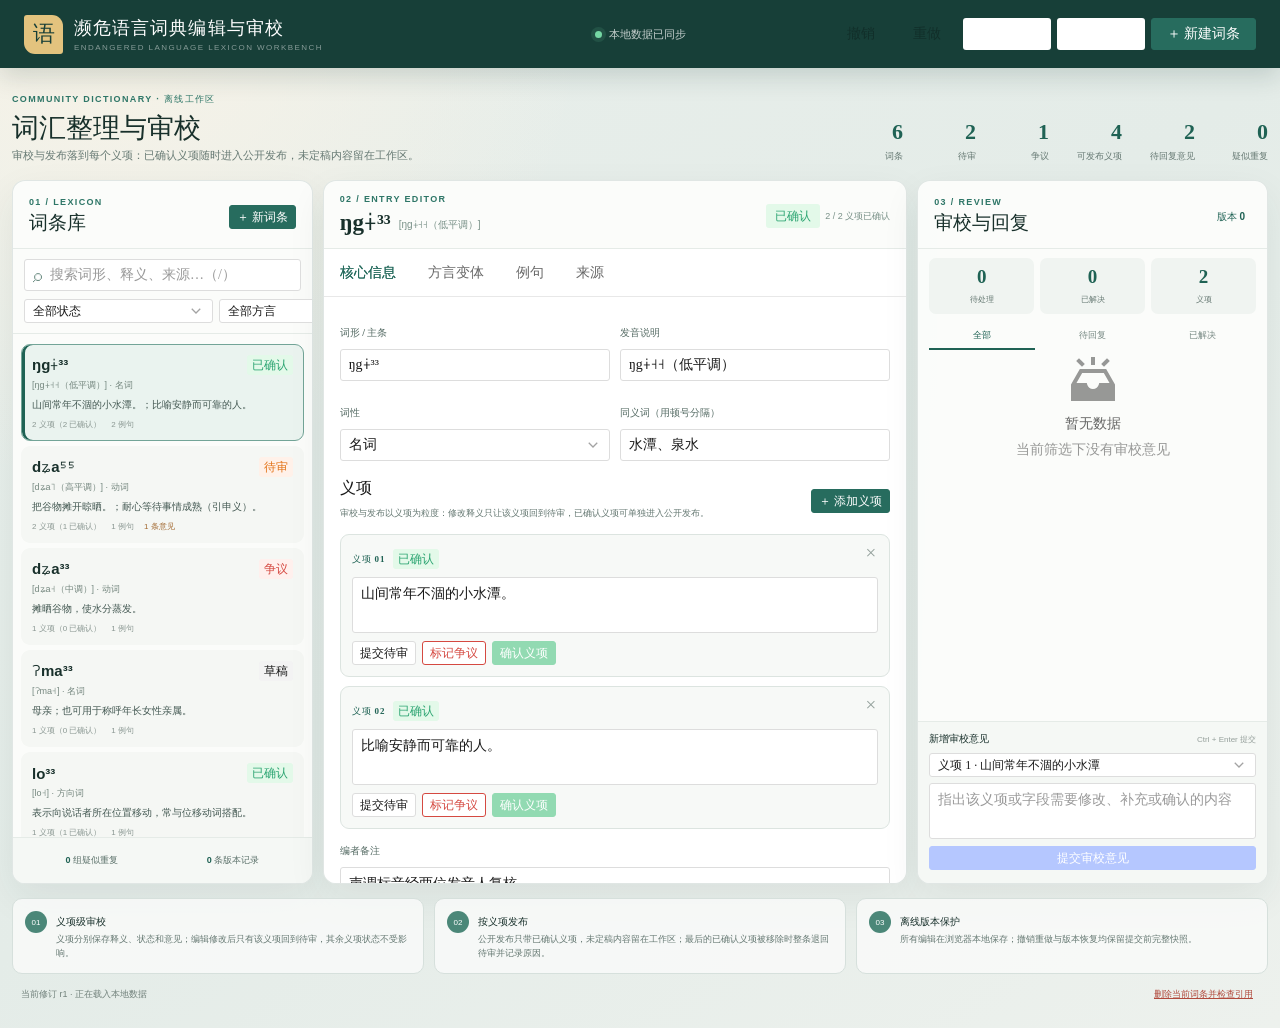
==== .output/public/index.html @ fb2931b1 "fix: model A first-round result" ====
<!DOCTYPE html><html  lang="zh-CN"><head><meta charset="utf-8">
<meta name="viewport" content="width=device-width, initial-scale=1">
<title>濒危语言词典编辑与审校工具</title>
<style>:root{--td-screen-xs:320px;--td-screen-sm:768px;--td-screen-md:992px;--td-screen-lg:1200px;--td-screen-xl:1400px;--td-screen-xxl:1880px}@-moz-document url-prefix(){.narrow-scrollbar{scrollbar-color:var(--td-scrollbar-color) transparent;scrollbar-width:thin}}.narrow-scrollbar::-webkit-scrollbar{height:8px;width:8px}.narrow-scrollbar::-webkit-scrollbar-thumb{background-clip:content-box;background-color:var(--td-scrollbar-color);border:2px solid transparent;border-radius:15px}.narrow-scrollbar::-webkit-scrollbar-thumb:horizontal:hover,.narrow-scrollbar::-webkit-scrollbar-thumb:vertical:hover{background-color:var(--td-scrollbar-hover-color)}.t-fake-arrow path{stroke:currentcolor;transition:d .2s}.t-fake-arrow--active path{d:path("M3.75 10.2002L7.99274 5.7998L12.2361 10.0425")}.t-fake-arrow.t-fake-arrow--transform path{transform-origin:center;transition:transform .2s}.t-fake-arrow.t-fake-arrow--transform.t-fake-arrow--active path{transform:scaleY(-1)}.t-slide-down-enter-active,.t-slide-down-leave-active{transition:height .2s cubic-bezier(.38,0,.24,1),max-height .2s cubic-bezier(.38,0,.24,1)}:root,:root[theme-mode=light]{--td-brand-color-1:#f2f3ff;--td-brand-color-2:#d9e1ff;--td-brand-color-3:#b5c7ff;--td-brand-color-4:#8eabff;--td-brand-color-5:#618dff;--td-brand-color-6:#366ef4;--td-brand-color-7:#0052d9;--td-brand-color-8:#003cab;--td-brand-color-9:#002a7c;--td-brand-color-10:#001a57;--td-warning-color-1:#fff1e9;--td-warning-color-2:#ffd9c2;--td-warning-color-3:#ffb98c;--td-warning-color-4:#fa9550;--td-warning-color-5:#e37318;--td-warning-color-6:#be5a00;--td-warning-color-7:#954500;--td-warning-color-8:#713300;--td-warning-color-9:#532300;--td-warning-color-10:#3b1700;--td-error-color-1:#fff0ed;--td-error-color-2:#ffd8d2;--td-error-color-3:#ffb9b0;--td-error-color-4:#ff9285;--td-error-color-5:#f6685d;--td-error-color-6:#d54941;--td-error-color-7:#ad352f;--td-error-color-8:#881f1c;--td-error-color-9:#68070a;--td-error-color-10:#490002;--td-success-color-1:#e3f9e9;--td-success-color-2:#c6f3d7;--td-success-color-3:#92dab2;--td-success-color-4:#56c08d;--td-success-color-5:#2ba471;--td-success-color-6:#008858;--td-success-color-7:#006c45;--td-success-color-8:#005334;--td-success-color-9:#003b23;--td-success-color-10:#002515;--td-gray-color-1:#f3f3f3;--td-gray-color-2:#eee;--td-gray-color-3:#e8e8e8;--td-gray-color-4:#ddd;--td-gray-color-5:#c6c6c6;--td-gray-color-6:#a6a6a6;--td-gray-color-7:#8b8b8b;--td-gray-color-8:#777;--td-gray-color-9:#5e5e5e;--td-gray-color-10:#4b4b4b;--td-gray-color-11:#393939;--td-gray-color-12:#2c2c2c;--td-gray-color-13:#242424;--td-gray-color-14:#181818;--td-font-white-1:#fff;--td-font-white-2:hsla(0,0%,100%,.55);--td-font-white-3:hsla(0,0%,100%,.35);--td-font-white-4:hsla(0,0%,100%,.22);--td-font-gray-1:rgba(0,0,0,.9);--td-font-gray-2:rgba(0,0,0,.6);--td-font-gray-3:rgba(0,0,0,.4);--td-font-gray-4:rgba(0,0,0,.26);--td-brand-color:var(--td-brand-color-7);--td-warning-color:var(--td-warning-color-5);--td-error-color:var(--td-error-color-6);--td-success-color:var(--td-success-color-5);--td-brand-color-hover:var(--td-brand-color-6);--td-brand-color-focus:var(--td-brand-color-2);--td-brand-color-active:var(--td-brand-color-8);--td-brand-color-disabled:var(--td-brand-color-3);--td-brand-color-light:var(--td-brand-color-1);--td-brand-color-light-hover:var(--td-brand-color-2);--td-warning-color-hover:var(--td-warning-color-4);--td-warning-color-focus:var(--td-warning-color-2);--td-warning-color-active:var(--td-warning-color-6);--td-warning-color-disabled:var(--td-warning-color-3);--td-warning-color-light:var(--td-warning-color-1);--td-warning-color-light-hover:var(--td-warning-color-2);--td-error-color-hover:var(--td-error-color-5);--td-error-color-focus:var(--td-error-color-2);--td-error-color-active:var(--td-error-color-7);--td-error-color-disabled:var(--td-error-color-3);--td-error-color-light:var(--td-error-color-1);--td-error-color-light-hover:var(--td-error-color-2);--td-success-color-hover:var(--td-success-color-4);--td-success-color-focus:var(--td-success-color-2);--td-success-color-active:var(--td-success-color-6);--td-success-color-disabled:var(--td-success-color-3);--td-success-color-light:var(--td-success-color-1);--td-success-color-light-hover:var(--td-success-color-2);--td-mask-active:rgba(0,0,0,.6);--td-mask-disabled:hsla(0,0%,100%,.6);--td-mask-background:hsla(0,0%,100%,.96);--td-mask-gradient:hsla(0,0%,100%,0);--td-bg-color-page:var(--td-gray-color-2);--td-bg-color-container:#fff;--td-bg-color-container-hover:var(--td-gray-color-1);--td-bg-color-container-active:var(--td-gray-color-3);--td-bg-color-container-select:#fff;--td-bg-color-secondarycontainer:var(--td-gray-color-1);--td-bg-color-secondarycontainer-hover:var(--td-gray-color-2);--td-bg-color-secondarycontainer-active:var(--td-gray-color-4);--td-bg-color-component:var(--td-gray-color-3);--td-bg-color-component-hover:var(--td-gray-color-4);--td-bg-color-component-active:var(--td-gray-color-6);--td-bg-color-secondarycomponent:var(--td-gray-color-4);--td-bg-color-secondarycomponent-hover:var(--td-gray-color-5);--td-bg-color-secondarycomponent-active:var(--td-gray-color-6);--td-bg-color-component-disabled:var(--td-gray-color-2);--td-bg-color-specialcomponent:#fff;--td-text-color-primary:var(--td-font-gray-1);--td-text-color-secondary:var(--td-font-gray-2);--td-text-color-placeholder:var(--td-font-gray-3);--td-text-color-disabled:var(--td-font-gray-4);--td-text-color-anti:#fff;--td-text-color-brand:var(--td-brand-color-7);--td-text-color-link:var(--td-brand-color-8);--td-text-color-watermark:rgba(0,0,0,.1);--td-border-level-1-color:var(--td-gray-color-3);--td-component-stroke:var(--td-gray-color-3);--td-border-level-2-color:var(--td-gray-color-4);--td-component-border:var(--td-gray-color-4);--td-shadow-1:0 1px 10px rgba(0,0,0,.05),0 4px 5px rgba(0,0,0,.08),0 2px 4px -1px rgba(0,0,0,.12);--td-shadow-2:0 3px 14px 2px rgba(0,0,0,.05),0 8px 10px 1px rgba(0,0,0,.06),0 5px 5px -3px rgba(0,0,0,.1);--td-shadow-3:0 6px 30px 5px rgba(0,0,0,.05),0 16px 24px 2px rgba(0,0,0,.04),0 8px 10px -5px rgba(0,0,0,.08);--td-shadow-inset-top:inset 0 .5px 0 #dcdcdc;--td-shadow-inset-right:inset .5px 0 0 #dcdcdc;--td-shadow-inset-bottom:inset 0 -.5px 0 #dcdcdc;--td-shadow-inset-left:inset -.5px 0 0 #dcdcdc;--td-table-shadow-color:rgba(0,0,0,.08);--td-scrollbar-color:rgba(0,0,0,.1);--td-scrollbar-hover-color:rgba(0,0,0,.3);--td-scroll-track-color:#fff}:root.dark,:root[theme-mode=dark]{--td-brand-color-1:#1b2f51;--td-brand-color-2:#173463;--td-brand-color-3:#143975;--td-brand-color-4:#103d88;--td-brand-color-5:#0d429a;--td-brand-color-6:#054bbe;--td-brand-color-7:#2667d4;--td-brand-color-8:#4582e6;--td-brand-color-9:#699ef5;--td-brand-color-10:#96bbf8;--td-warning-color-1:#4f2a1d;--td-warning-color-2:#582f21;--td-warning-color-3:#733c23;--td-warning-color-4:#a75d2b;--td-warning-color-5:#cf6e2d;--td-warning-color-6:#dc7633;--td-warning-color-7:#e8935c;--td-warning-color-8:#ecbf91;--td-warning-color-9:#eed7bf;--td-warning-color-10:#f3e9dc;--td-error-color-1:#472324;--td-error-color-2:#5e2a2d;--td-error-color-3:#703439;--td-error-color-4:#83383e;--td-error-color-5:#a03f46;--td-error-color-6:#c64751;--td-error-color-7:#de6670;--td-error-color-8:#ec888e;--td-error-color-9:#edb1b6;--td-error-color-10:#eeced0;--td-success-color-1:#193a2a;--td-success-color-2:#1a4230;--td-success-color-3:#17533d;--td-success-color-4:#0d7a55;--td-success-color-5:#059465;--td-success-color-6:#43af8a;--td-success-color-7:#46bf96;--td-success-color-8:#80d2b6;--td-success-color-9:#b4e1d3;--td-success-color-10:#deede8;--td-gray-color-1:#f3f3f3;--td-gray-color-2:#eee;--td-gray-color-3:#e8e8e8;--td-gray-color-4:#ddd;--td-gray-color-5:#c6c6c6;--td-gray-color-6:#a6a6a6;--td-gray-color-7:#8b8b8b;--td-gray-color-8:#777;--td-gray-color-9:#5e5e5e;--td-gray-color-10:#4b4b4b;--td-gray-color-11:#393939;--td-gray-color-12:#2c2c2c;--td-gray-color-13:#242424;--td-gray-color-14:#181818;--td-font-white-1:hsla(0,0%,100%,.9);--td-font-white-2:hsla(0,0%,100%,.55);--td-font-white-3:hsla(0,0%,100%,.35);--td-font-white-4:hsla(0,0%,100%,.22);--td-font-gray-1:rgba(0,0,0,.9);--td-font-gray-2:rgba(0,0,0,.6);--td-font-gray-3:rgba(0,0,0,.4);--td-font-gray-4:rgba(0,0,0,.26);--td-brand-color:var(--td-brand-color-8);--td-warning-color:var(--td-warning-color-5);--td-error-color:var(--td-error-color-6);--td-success-color:var(--td-success-color-5);--td-brand-color-hover:var(--td-brand-color-7);--td-brand-color-focus:var(--td-brand-color-2);--td-brand-color-active:var(--td-brand-color-9);--td-brand-color-disabled:var(--td-brand-color-3);--td-brand-color-light:var(--td-brand-color-1);--td-brand-color-light-hover:var(--td-brand-color-2);--td-warning-color-hover:var(--td-warning-color-4);--td-warning-color-focus:var(--td-warning-color-2);--td-warning-color-active:var(--td-warning-color-6);--td-warning-color-disabled:var(--td-warning-color-3);--td-warning-color-light:var(--td-warning-color-1);--td-warning-color-light-hover:var(--td-warning-color-2);--td-error-color-hover:var(--td-error-color-5);--td-error-color-focus:var(--td-error-color-2);--td-error-color-active:var(--td-error-color-7);--td-error-color-disabled:var(--td-error-color-3);--td-error-color-light:var(--td-error-color-1);--td-error-color-light-hover:var(--td-error-color-2);--td-success-color-hover:var(--td-success-color-4);--td-success-color-focus:var(--td-success-color-2);--td-success-color-active:var(--td-success-color-6);--td-success-color-disabled:var(--td-success-color-3);--td-success-color-light:var(--td-success-color-1);--td-success-color-light-hover:var(--td-success-color-2);--td-mask-active:rgba(0,0,0,.4);--td-mask-disabled:rgba(0,0,0,.6);--td-mask-background:rgba(36,36,36,.96);--td-mask-gradient:rgba(36,36,36,0);--td-bg-color-page:var(--td-gray-color-14);--td-bg-color-container:var(--td-gray-color-13);--td-bg-color-container-hover:var(--td-gray-color-12);--td-bg-color-container-active:var(--td-gray-color-10);--td-bg-color-container-select:var(--td-gray-color-9);--td-bg-color-secondarycontainer:var(--td-gray-color-12);--td-bg-color-secondarycontainer-hover:var(--td-gray-color-11);--td-bg-color-secondarycontainer-active:var(--td-gray-color-9);--td-bg-color-component:var(--td-gray-color-11);--td-bg-color-component-hover:var(--td-gray-color-10);--td-bg-color-component-active:var(--td-gray-color-9);--td-bg-color-secondarycomponent:var(--td-gray-color-10);--td-bg-color-secondarycomponent-hover:var(--td-gray-color-9);--td-bg-color-secondarycomponent-active:var(--td-gray-color-8);--td-bg-color-component-disabled:var(--td-gray-color-12);--td-bg-color-specialcomponent:transparent;--td-text-color-primary:var(--td-font-white-1);--td-text-color-secondary:var(--td-font-white-2);--td-text-color-placeholder:var(--td-font-white-3);--td-text-color-disabled:var(--td-font-white-4);--td-text-color-anti:#fff;--td-text-color-brand:var(--td-brand-color-8);--td-text-color-link:var(--td-brand-color-8);--td-text-color-watermark:hsla(0,0%,100%,.1);--td-border-level-1-color:var(--td-gray-color-11);--td-component-stroke:var(--td-gray-color-11);--td-border-level-2-color:var(--td-gray-color-9);--td-component-border:var(--td-gray-color-9);--td-shadow-1:0 4px 6px rgba(0,0,0,.06),0 1px 10px rgba(0,0,0,.08),0 2px 4px rgba(0,0,0,.12);--td-shadow-2:0 8px 10px rgba(0,0,0,.12),0 3px 14px rgba(0,0,0,.1),0 5px 5px rgba(0,0,0,.16);--td-shadow-3:0 16px 24px rgba(0,0,0,.14),0 6px 30px rgba(0,0,0,.12),0 8px 10px rgba(0,0,0,.2);--td-shadow-inset-top:inset 0 .5px 0 #5e5e5e;--td-shadow-inset-right:inset .5px 0 0 #5e5e5e;--td-shadow-inset-bottom:inset 0 -.5px 0 #5e5e5e;--td-shadow-inset-left:inset -.5px 0 0 #5e5e5e;--td-table-shadow-color:rgba(0,0,0,.55);--td-scrollbar-color:hsla(0,0%,100%,.1);--td-scrollbar-hover-color:hsla(0,0%,100%,.3);--td-scroll-track-color:#333}:root{--td-radius-small:2px;--td-radius-default:3px;--td-radius-medium:6px;--td-radius-large:9px;--td-radius-extraLarge:12px;--td-radius-round:999px;--td-radius-circle:50%;--td-font-family:PingFang SC,Microsoft YaHei,Arial Regular;--td-font-family-medium:PingFang SC,Microsoft YaHei,Arial Medium;--td-font-size-link-small:12px;--td-font-size-link-medium:14px;--td-font-size-link-large:16px;--td-font-size-mark-small:12px;--td-font-size-mark-medium:14px;--td-font-size-body-small:12px;--td-font-size-body-medium:14px;--td-font-size-body-large:16px;--td-font-size-title-small:14px;--td-font-size-title-medium:16px;--td-font-size-title-large:18px;--td-font-size-title-extraLarge:20px;--td-font-size-headline-small:24px;--td-font-size-headline-medium:28px;--td-font-size-headline-large:36px;--td-font-size-display-medium:48px;--td-font-size-display-large:64px;--td-line-height-link-small:20px;--td-line-height-link-medium:22px;--td-line-height-link-large:24px;--td-line-height-mark-small:20px;--td-line-height-mark-medium:22px;--td-line-height-body-small:20px;--td-line-height-body-medium:22px;--td-line-height-body-large:24px;--td-line-height-title-small:22px;--td-line-height-title-medium:24px;--td-line-height-title-large:26px;--td-line-height-title-extraLarge:28px;--td-line-height-headline-small:32px;--td-line-height-headline-medium:36px;--td-line-height-headline-large:44px;--td-line-height-display-medium:56px;--td-line-height-display-large:72px;--td-font-link-small:var(--td-font-size-link-small) /var(--td-line-height-link-small) var(--td-font-family);--td-font-link-medium:var(--td-font-size-link-medium) /var(--td-line-height-link-medium) var(--td-font-family);--td-font-link-large:var(--td-font-size-link-large) /var(--td-line-height-link-large) var(--td-font-family);--td-font-mark-small:600 var(--td-font-size-mark-small) /var(--td-line-height-mark-small) var(--td-font-family);--td-font-mark-medium:600 var(--td-font-size-mark-medium) /var(--td-line-height-mark-medium) var(--td-font-family);--td-font-body-small:var(--td-font-size-body-small) /var(--td-line-height-body-small) var(--td-font-family);--td-font-body-medium:var(--td-font-size-body-medium) /var(--td-line-height-body-medium) var(--td-font-family);--td-font-body-large:var(--td-font-size-body-large) /var(--td-line-height-body-large) var(--td-font-family);--td-font-title-small:600 var(--td-font-size-title-small) /var(--td-line-height-title-small) var(--td-font-family);--td-font-title-medium:600 var(--td-font-size-title-medium) /var(--td-line-height-title-medium) var(--td-font-family);--td-font-title-large:600 var(--td-font-size-title-large) /var(--td-line-height-title-large) var(--td-font-family);--td-font-title-extraLarge:600 var(--td-font-size-title-extraLarge) /var(--td-line-height-title-extraLarge) var(--td-font-family);--td-font-headline-small:600 var(--td-font-size-headline-small) /var(--td-line-height-headline-small) var(--td-font-family);--td-font-headline-medium:600 var(--td-font-size-headline-medium) /var(--td-line-height-headline-medium) var(--td-font-family);--td-font-headline-large:600 var(--td-font-size-headline-large) /var(--td-line-height-headline-large) var(--td-font-family);--td-font-display-medium:600 var(--td-font-size-display-medium) /var(--td-line-height-display-medium) var(--td-font-family);--td-font-display-large:600 var(--td-font-size-display-large) /var(--td-line-height-display-large) var(--td-font-family);--td-size-1:2px;--td-size-2:4px;--td-size-3:6px;--td-size-4:8px;--td-size-5:12px;--td-size-6:16px;--td-size-7:20px;--td-size-8:24px;--td-size-9:28px;--td-size-10:32px;--td-size-11:36px;--td-size-12:40px;--td-size-13:48px;--td-size-14:56px;--td-size-15:64px;--td-size-16:72px;--td-comp-size-xxxs:var(--td-size-6);--td-comp-size-xxs:var(--td-size-7);--td-comp-size-xs:var(--td-size-8);--td-comp-size-s:var(--td-size-9);--td-comp-size-m:var(--td-size-10);--td-comp-size-l:var(--td-size-11);--td-comp-size-xl:var(--td-size-12);--td-comp-size-xxl:var(--td-size-13);--td-comp-size-xxxl:var(--td-size-14);--td-comp-size-xxxxl:var(--td-size-15);--td-comp-size-xxxxxl:var(--td-size-16);--td-pop-padding-s:var(--td-size-2);--td-pop-padding-m:var(--td-size-3);--td-pop-padding-l:var(--td-size-4);--td-pop-padding-xl:var(--td-size-5);--td-pop-padding-xxl:var(--td-size-6);--td-comp-paddingLR-xxs:var(--td-size-1);--td-comp-paddingLR-xs:var(--td-size-2);--td-comp-paddingLR-s:var(--td-size-4);--td-comp-paddingLR-m:var(--td-size-5);--td-comp-paddingLR-l:var(--td-size-6);--td-comp-paddingLR-xl:var(--td-size-8);--td-comp-paddingLR-xxl:var(--td-size-10);--td-comp-paddingTB-xxs:var(--td-size-1);--td-comp-paddingTB-xs:var(--td-size-2);--td-comp-paddingTB-s:var(--td-size-4);--td-comp-paddingTB-m:var(--td-size-5);--td-comp-paddingTB-l:var(--td-size-6);--td-comp-paddingTB-xl:var(--td-size-8);--td-comp-paddingTB-xxl:var(--td-size-10);--td-comp-margin-xxs:var(--td-size-1);--td-comp-margin-xs:var(--td-size-2);--td-comp-margin-s:var(--td-size-4);--td-comp-margin-m:var(--td-size-5);--td-comp-margin-l:var(--td-size-6);--td-comp-margin-xl:var(--td-size-7);--td-comp-margin-xxl:var(--td-size-8);--td-comp-margin-xxxl:var(--td-size-10);--td-comp-margin-xxxxl:var(--td-size-12)}</style>
<style>:root{--td-brand-color:#276c5e;--td-brand-color-hover:#1f5a4e;--td-brand-color-active:#17483e;--ink:#18302b;--muted:#667973;--line:#d7e0dc;--paper:#fbfcfa;--forest:#1f6254;--ochre:#b4773f;--danger:#b14a3d;background:#e8efeb;color:var(--ink);font-family:Noto Sans SC,PingFang SC,Microsoft YaHei,sans-serif;font-synthesis:none}*{box-sizing:border-box}#__nuxt,body,html{margin:0;min-height:100%}body{background:radial-gradient(circle at 8% 0,#f8f3e7 0,transparent 31%),linear-gradient(145deg,#e9efeb,#e4ece8 50%,#edf1ed);min-height:100vh;min-width:1200px}button,input,textarea{font:inherit}.app-shell{min-height:100vh;padding-bottom:26px}.topbar{align-items:center;background:#173f38;box-shadow:0 8px 26px #14342d2b;color:#fff;display:grid;grid-template-columns:1fr auto 1fr;height:68px;padding:0 24px}.audit-line,.bottom-bar,.brand,.comment-card header,.comment-filter,.compare-row,.delete-target,.dialog-actions,.diff-line,.editor-actions,.editor-head,.entry-card-meta,.entry-card-top,.field-name,.filter-row,.keyboard-card,.lexeme-line,.merge-head,.merge-layers,.merge-toolbar,.method-card,.new-comment-title,.offline-status,.pair-navigation,.panel-head,.project-bar,.project-stats,.publish-item header,.publish-stats,.reply,.reply-box,.review-summary,.section-title,.sense-actions,.sense-card-head,.sidebar-footer,.target-picker label,.top-actions,.version-line{align-items:center;display:flex}.brand{gap:11px}.brand-seal{background:#e3c37e;border-radius:3px 11px;color:#173f38;display:grid;font-size:22px;font-weight:800;height:39px;place-items:center;width:39px}.brand h1,.brand-seal{font-family:Songti SC,serif}.brand h1{font-size:18px;letter-spacing:.06em;margin:0}.brand p{color:#ffffff7a;font-size:8px;letter-spacing:.18em;margin:3px 0 0}.offline-status{color:#ffffffbf;font-size:11px;gap:7px;justify-self:center}.online-dot{background:#75d7a4;border-radius:50%;box-shadow:0 0 0 4px #75d7a41f;height:7px;width:7px}.top-actions{gap:6px;justify-content:flex-end}.topbar .t-button--variant-text{color:#fff}.topbar .t-button--variant-outline{border-color:#ffffff52;color:#fff}.project-bar{align-items:flex-end;justify-content:space-between;padding:25px 24px 17px}.eyebrow{color:#2e7667;display:block;font-size:9px;font-weight:800;letter-spacing:.15em}.project-bar h2{font-family:Songti SC,serif;font-size:27px;margin:4px 0 2px}.project-bar p{color:var(--muted);font-size:11px;margin:0}.project-stats{gap:24px}.project-stats div{min-width:60px;text-align:right}.project-stats strong{color:var(--forest);display:block;font-family:Songti SC,serif;font-size:22px}.project-stats span{color:var(--muted);font-size:9px}.workspace{display:grid;gap:14px;grid-template-columns:minmax(290px,.78fr) minmax(480px,1.55fr) minmax(330px,.9fr);padding:0 18px}.panel{background:#fbfcfaf7;border:1px solid rgba(30,77,66,.12);border-radius:13px;box-shadow:0 14px 38px #203b3312;overflow:hidden}.workspace>.panel{display:flex;flex-direction:column;height:calc(100vh - 196px);min-height:650px}.panel-head{border-bottom:1px solid #e5ebe7;justify-content:space-between;padding:16px 16px 12px}.panel-head h2{font-family:Songti SC,serif;font-size:19px;margin:3px 0 0}.sidebar-tools{border-bottom:1px solid #e5ebe7;padding:10px 11px}.search-input{width:100%}.search-mark{color:#719087;font-size:18px}.filter-row{gap:6px;margin-top:8px}.filter-row .t-select{flex:1;min-width:0}.entry-list{flex:1;min-height:0;overflow-y:auto;padding:5px 8px 12px}.entry-card{background:#f5f7f4;border:1px solid transparent;border-radius:9px;color:inherit;cursor:pointer;display:block;margin:5px 0;padding:10px;text-align:left;transition:.15s ease;width:100%}.entry-card:hover{background:#f1f5f2;border-color:#d7e1dc}.entry-card.active{background:#eaf3ef;border-color:#72a497;box-shadow:inset 3px 0 0 var(--forest)}.entry-card-top{gap:8px;justify-content:space-between}.entry-card-top strong{font-size:15px;min-width:0;overflow:hidden;text-overflow:ellipsis;white-space:nowrap}.entry-card .t-tag{flex:0 0 auto}.pronunciation{color:#75877f;font-size:9px;margin-top:4px}.entry-card p{color:#435852;font-size:10px;margin:6px 0 0;overflow:hidden;text-overflow:ellipsis;white-space:nowrap}.entry-card-meta{color:#8a9792;font-size:8px;gap:10px;margin-top:7px}.comment-count{color:#a26931}.sidebar-footer{background:#f5f8f5;border-top:1px solid #e5ebe7;gap:8px;padding:10px 12px}.text-action{background:transparent;border:0;color:#5b716a;flex:1;font-size:9px;padding:6px 4px}.text-action span{color:var(--forest);font-weight:800}.entry-editor{min-width:0}.editor-head{border-bottom:1px solid #e5ebe7;gap:10px;justify-content:space-between;min-height:68px;padding:13px 16px 10px}.lexeme-line{gap:8px}.lexeme-line h2{font-family:Songti SC,serif;font-size:23px;margin:3px 0 0}.lexeme-line span{color:#789087;font-size:10px;margin-top:8px}.editor-actions{gap:5px}.entry-tabs{display:flex;flex:1;flex-direction:column;min-height:0}.entry-tabs>.t-tabs__nav-wrap{margin:0 14px}.entry-tabs .t-tabs__content{flex:1;min-height:0;padding:0}.entry-tabs .t-tab-panel{height:100%;padding:0}.editor-scroll{height:100%;overflow-y:auto;padding:14px 16px 20px}.field-grid{display:grid;gap:10px}.field-grid.two{grid-template-columns:1fr 1fr}.field-grid.three{grid-template-columns:1fr 1fr 1fr}.compact-grid{margin-top:10px}.field-block{color:#566c65;display:block;font-size:10px;font-weight:700;margin-top:11px}.field-block>span{display:block;margin-bottom:5px}.field-block .t-input,.field-block .t-select,.field-block .t-textarea{width:100%}.section-title{gap:12px;justify-content:space-between;margin-bottom:10px}.section-title h3{font-family:Songti SC,serif;font-size:16px;margin:0}.section-title p{color:var(--muted);font-size:9px;margin:3px 0 0}.subcard{background:#f7f9f7;border:1px solid #dce4e0;border-radius:9px;margin:9px 0;padding:11px;position:relative}.remove-button{background:transparent;border:0;color:#93a09b;font-size:19px;position:absolute;right:7px;top:6px;z-index:2}.card-index{color:var(--forest);font-size:9px;font-weight:800;letter-spacing:.1em}.sense-count{color:#789087;font-size:9px}.status-reason{margin:8px 14px 0}.sense-title{margin-top:16px}.sense-card{padding-top:13px}.sense-card-head{gap:8px;margin-bottom:7px}.sense-comment-count{color:#a26931;font-size:8px}.sense-actions{gap:6px;margin-top:8px}.sense-merge{display:grid;gap:9px;grid-template-columns:1fr 1fr;margin-top:11px}.sense-merge-column{background:#f7faf8;border:1px solid #dbe3df;border-radius:9px;padding:10px}.sense-merge-column>strong{font-size:10px}.sense-merge-item{align-items:center;background:#fff;border:1px solid #e2e9e5;border-radius:7px;display:flex;gap:7px;margin-top:7px;padding:7px 8px}.sense-merge-item p{flex:1;font-size:10px;line-height:1.5;margin:0}.sense-merge-item.duplicate{background:#fdf6ec;border-color:#d9a05f}.publish-dialog{display:flex;flex-direction:column;gap:11px}.publish-stats{gap:8px}.publish-stats div{background:#f0f4f1;border-radius:8px;flex:1;padding:10px;text-align:center}.publish-stats strong{color:var(--forest);display:block;font-family:Songti SC,serif;font-size:21px}.publish-stats span{color:var(--muted);font-size:9px}.publish-note{background:#fbf0de;border-radius:7px;color:#77552d;font-size:9px;line-height:1.6;margin:0;padding:9px 11px}.publish-list{max-height:320px;overflow-y:auto}.publish-item{background:#fbfdfb;border:1px solid #dde5e1;border-radius:8px;margin:7px 0;padding:10px}.publish-item header{font-size:10px;gap:8px}.publish-item header span{color:var(--muted);flex:1;font-size:9px}.publish-item ol{font-size:10px;line-height:1.7;margin:7px 0 0;padding-left:18px}.review-head{align-items:center}.version-link{background:transparent;border:0;color:var(--forest);font-size:10px;font-weight:700}.review-summary{gap:6px;padding:9px 11px}.review-summary div{background:#f0f4f1;border-radius:7px;flex:1;padding:8px 5px;text-align:center}.review-summary strong{color:var(--forest);display:block;font-family:Songti SC,serif;font-size:19px}.review-summary span{color:var(--muted);font-size:8px}.comment-filter{gap:4px;padding:0 11px 7px}.comment-filter button{background:transparent;border:0;border-bottom:2px solid transparent;color:#788a84;flex:1;font-size:9px;padding:6px}.comment-filter button.active{border-color:var(--forest);color:var(--forest);font-weight:800}.comment-list{flex:1;min-height:0;overflow-y:auto;padding:0 10px 8px}.comment-card{background:#fbf9f4;border:1px solid #dde5e1;border-left:3px solid #d79a57;border-radius:8px;margin:7px 0;padding:10px}.comment-card.resolved{background:#f5faf7;border-left-color:#74aa8d}.comment-card header{color:var(--muted);font-size:8px;gap:6px}.comment-card header span{flex:1}.comment-card p{font-size:10px;line-height:1.55;margin:8px 0}.reply{align-items:flex-start;background:#edf3ef;border-radius:6px;flex-direction:column;font-size:9px;gap:2px;margin-top:6px;padding:7px}.reply time{color:#95a19c;font-size:7px}.reply-box{align-items:flex-end;gap:5px;margin-top:8px}.reply-box .t-textarea{flex:1}.resolve-button{background:transparent;border:0;color:#39705f;font-size:8px;margin-top:7px}.new-comment{background:#f5f8f5;border-top:1px solid #e5ebe7;padding:10px 11px 13px}.new-comment-title{font-size:10px;justify-content:space-between;margin-bottom:7px}.new-comment-title span{color:#959f9b;font-size:8px}.new-comment .t-select{margin-bottom:6px;width:100%}.new-comment .t-textarea{margin-bottom:7px}.bottom-bar{display:grid;gap:10px;grid-template-columns:repeat(3,1fr) minmax(300px,.9fr);padding:14px 18px 0}.keyboard-card,.method-card{background:#f9fbf9d9;border:1px solid #d6e0dc;border-radius:10px;min-height:76px;padding:12px}.method-card{align-items:flex-start;gap:9px}.method-index{background:#4b8778;border-radius:50%;color:#fff;display:grid;flex:0 0 auto;font-size:8px;height:22px;place-items:center;width:22px}.method-card strong{font-size:10px}.method-card p{color:var(--muted);font-size:9px;line-height:1.5;margin:4px 0 0}.keyboard-card{color:#5f736c;display:grid;font-size:9px;gap:6px 8px;grid-template-columns:auto 1fr auto 1fr}kbd{background:#f0f3f1;border:solid #cbd6d1;border-radius:5px;border-width:1px 1px 2px;font-family:ui-monospace,monospace;font-size:8px;padding:3px 6px}.footer-bar{align-items:center;color:#71817b;display:flex;font-size:9px;justify-content:space-between;padding:13px 21px 0}.delete-link{background:transparent;border:0;color:var(--danger);font-size:9px;text-decoration:underline}.merge-content{padding-bottom:4px}.merge-toolbar{color:var(--muted);font-size:10px;gap:10px}.pair-navigation{gap:6px;margin-right:auto}.pair-navigation>span{color:#8c9894}.score-pill{background:#3e7d6d;border-radius:10px;color:#fff;font-weight:800;padding:4px 8px}.merge-head{gap:8px;margin:12px 0}.target-picker{border:1px solid #d6e0dc;border-radius:7px;flex:1;padding:9px}.target-picker label{font-size:10px;gap:7px}.compare-table{border:1px solid #dbe3df;border-radius:9px;overflow:hidden}.compare-row{background:#dbe3df;display:grid;gap:1px;grid-template-columns:100px 1fr 1fr 170px}.compare-row>*{background:#fff;font-size:10px;line-height:1.5;padding:9px}.compare-row.header>*{background:#eef3f0;color:#657971;font-size:9px;font-weight:700}.compare-row.conflict .field-name small{color:var(--danger)}.compare-row.conflict .compare-value{background:#fff8f6}.field-name{align-items:flex-start;flex-direction:column}.field-name small{color:#688078;font-size:8px;margin-top:3px}.compare-value{word-break:break-word}.merge-layers{display:grid;gap:7px;grid-template-columns:repeat(4,1fr);margin-top:11px}.merge-layers div{background:#f0f4f1;border-radius:7px;display:flex;flex-direction:column;padding:9px}.merge-layers strong{font-size:9px}.merge-layers span{color:var(--forest);font-family:Songti SC,serif;font-size:15px;margin:4px 0 2px}.merge-layers small{color:var(--muted);font-size:8px}.merge-warning{background:#fbf0de;border-radius:7px;color:#77552d;display:flex;flex-direction:column;font-size:9px;gap:3px;margin-top:11px;padding:10px}.dialog-actions{gap:7px;justify-content:flex-end;margin-top:15px}.delete-check{display:flex;flex-direction:column;gap:11px}.delete-target{align-items:flex-start;background:#f5f7f5;border-radius:8px;flex-direction:column;gap:3px;padding:11px}.delete-target span{color:var(--muted);font-size:9px}.delete-target strong{font-family:Songti SC,serif;font-size:20px}.delete-target p{font-size:10px;margin:0}.impact-list{max-height:240px;overflow-y:auto}.impact-list article{border:1px solid #e0e6e3;border-radius:7px;display:flex;flex-direction:column;gap:3px;margin:6px 0;padding:9px}.impact-list small,.impact-list span{color:var(--muted);font-size:9px}.version-drawer{padding:2px 2px 20px}.version-intro{background:#eef4f1;border-radius:9px;padding:12px}.version-intro>strong{color:var(--forest);font-family:Songti SC,serif;font-size:26px}.version-intro>span{font-size:10px;margin-left:5px}.version-intro p{color:var(--muted);font-size:9px;margin:5px 0 0}.version-list{margin-top:12px}.version-item{background:#fafbf9;border:1px solid #dce4e0;border-radius:8px;margin:8px 0;padding:11px 12px 11px 20px;position:relative}.version-line{color:#7a8b85;font-size:8px;gap:8px}.version-dot{background:#4b8878;border-radius:50%;height:7px;width:7px}.version-item>strong{display:block;font-size:11px;margin-top:6px}.version-item>p{color:var(--muted);font-size:9px;margin:3px 0 7px}.diff-line{color:#6b7f78;font-size:8px;gap:8px;margin-bottom:7px}.audit-section{margin-top:17px}.audit-section h3{font-family:Songti SC,serif;font-size:15px}.audit-line{align-items:flex-start;border-bottom:1px solid #e6ece9;gap:8px;padding:8px 0}.audit-line time{color:#8a9893;flex:0 0 112px;font-size:8px}.audit-line div{display:flex;flex-direction:column;gap:2px}.audit-line strong{font-size:9px}.audit-line span{color:var(--muted);font-size:8px}@media(max-width:1320px){.workspace{gap:10px;grid-template-columns:minmax(270px,.72fr) minmax(430px,1.4fr) minmax(300px,.84fr);padding:0 12px}.bottom-bar,.project-bar{padding-left:12px;padding-right:12px}.project-stats{gap:13px}.bottom-bar{grid-template-columns:repeat(3,1fr)}.keyboard-card{display:none}}</style>
<style>@keyframes t-fade-in{0%{opacity:0}to{opacity:1}}@keyframes t-fade-out{0%{opacity:1}to{opacity:0}}@keyframes t-spin{0%{transform:rotate(0)}to{transform:rotate(1turn)}}.t-icon-loading{animation:t-spin 1s linear infinite}@keyframes t-zoom-out{0%{transform:scale(.2)}to{transform:scale(1)}}.t-loading{box-sizing:border-box;color:var(--td-text-color-primary);color:var(--td-brand-color);font:var(--td-font-body-medium);font-size:var(--td-comp-size-l);list-style:none;margin:0;padding:0;position:relative}.t-loading--lock{overflow:hidden}.t-loading.t-size-s{font-size:var(--td-comp-size-xxxs)}.t-loading.t-size-l{font-size:var(--td-comp-size-xxxl)}.t-loading__parent--relative{position:relative!important}.t-loading__fullscreen{height:100%;left:0;position:fixed;top:0;width:100%;z-index:3500}.t-loading--center{align-items:center;display:inline-flex;justify-content:center;vertical-align:middle}.t-loading__content{left:48%;position:absolute;top:20%}.t-loading--inherit-color{color:inherit}.t-loading__parent{position:relative}.t-loading__overlay{background-color:var(--td-mask-disabled)}.t-loading--full{height:100%;left:0;position:absolute;top:0;width:100%;z-index:3500}.t-loading--hidden{visibility:hidden}.t-loading--visible{visibility:visible}.t-loading__text{display:inline-block;font:var(--td-font-body-medium);margin-left:var(--td-comp-margin-xs);vertical-align:middle;width:auto}.t-loading__gradient{align-items:center;display:inline-flex;justify-content:center;vertical-align:middle}.t-loading__gradient-conic{background:conic-gradient(from 90deg at 50% 50%,#fff 0deg,currentcolor 1turn);border-radius:var(--td-radius-circle);height:100%;-webkit-mask:radial-gradient(transparent calc(50% - .5px),#fff 50%);mask:radial-gradient(transparent calc(50% - .5px),#fff 50%);width:100%}</style>
<style>.t-button{align-items:center;background-color:transparent;border:1px solid transparent;border-radius:var(--td-radius-default);box-sizing:border-box;color:var(--td-text-color-primary);cursor:pointer;display:inline-flex;font:var(--td-font-body-medium);font-size:var(--td-font-body-medium);justify-content:center;list-style:none;outline:none;overflow:hidden;padding:0;position:relative;text-decoration:none;touch-action:manipulation;transition:all .2s linear;vertical-align:middle;white-space:nowrap}.t-button .t-button__text,.t-button .t-icon{display:inline-flex;position:relative;z-index:1}.t-button .t-icon,.t-button .t-loading{font-size:var(--td-font-size-body-large)}.t-button .t-loading+.t-button__text:not(:empty),.t-button svg+.t-button__text:not(:empty){margin-left:8px}.t-button .t-button__suffix:not(:empty){display:inline-flex;margin-left:8px}.t-button--variant-base{background-color:var(--td-bg-color-component);border-color:var(--td-bg-color-component);color:var(--td-text-color-anti);color:var(--td-text-color-primary);font:var(--td-font-body-medium);height:var(--td-comp-size-m);padding-left:calc(var(--td-comp-paddingLR-l) - 1px);padding-right:calc(var(--td-comp-paddingLR-l) - 1px)}.t-button--variant-base .t-icon,.t-button--variant-base .t-loading{font-size:var(--td-font-size-body-large)}.t-button--variant-base:focus-visible,.t-button--variant-base:hover{background-color:var(--td-bg-color-component-hover)}.t-button--variant-base.t-is-disabled,.t-button--variant-base.t-is-loading{background-color:var(--td-bg-color-component-disabled)}.t-button--variant-base:focus-visible,.t-button--variant-base:hover{border-color:var(--td-bg-color-component-hover)}.t-button--variant-base.t-is-disabled,.t-button--variant-base.t-is-loading{border-color:var(--td-bg-color-component-disabled)}.t-button--variant-base:focus-visible,.t-button--variant-base:hover{color:var(--td-text-color-primary)}.t-button--variant-base.t-is-disabled,.t-button--variant-base.t-is-loading{color:var(--td-text-color-disabled)}.t-button--variant-base.t-button--theme-primary{background-color:var(--td-brand-color);border-color:var(--td-brand-color);color:var(--td-text-color-anti)}.t-button--variant-base.t-button--theme-primary:focus-visible,.t-button--variant-base.t-button--theme-primary:hover{background-color:var(--td-brand-color-hover)}.t-button--variant-base.t-button--theme-primary.t-is-disabled,.t-button--variant-base.t-button--theme-primary.t-is-loading{background-color:var(--td-brand-color-disabled)}.t-button--variant-base.t-button--theme-primary:focus-visible,.t-button--variant-base.t-button--theme-primary:hover{border-color:var(--td-brand-color-hover)}.t-button--variant-base.t-button--theme-primary.t-is-disabled,.t-button--variant-base.t-button--theme-primary.t-is-loading{border-color:var(--td-brand-color-disabled)}.t-button--variant-base.t-button--theme-success{background-color:var(--td-success-color);border-color:var(--td-success-color);color:var(--td-text-color-anti)}.t-button--variant-base.t-button--theme-success:focus-visible,.t-button--variant-base.t-button--theme-success:hover{background-color:var(--td-success-color-hover)}.t-button--variant-base.t-button--theme-success.t-is-disabled,.t-button--variant-base.t-button--theme-success.t-is-loading{background-color:var(--td-success-color-disabled)}.t-button--variant-base.t-button--theme-success:focus-visible,.t-button--variant-base.t-button--theme-success:hover{border-color:var(--td-success-color-hover)}.t-button--variant-base.t-button--theme-success.t-is-disabled,.t-button--variant-base.t-button--theme-success.t-is-loading{border-color:var(--td-success-color-disabled)}.t-button--variant-base.t-button--theme-warning{background-color:var(--td-warning-color);border-color:var(--td-warning-color);color:var(--td-text-color-anti)}.t-button--variant-base.t-button--theme-warning:focus-visible,.t-button--variant-base.t-button--theme-warning:hover{background-color:var(--td-warning-color-hover)}.t-button--variant-base.t-button--theme-warning.t-is-disabled,.t-button--variant-base.t-button--theme-warning.t-is-loading{background-color:var(--td-warning-color-disabled)}.t-button--variant-base.t-button--theme-warning:focus-visible,.t-button--variant-base.t-button--theme-warning:hover{border-color:var(--td-warning-color-hover)}.t-button--variant-base.t-button--theme-warning.t-is-disabled,.t-button--variant-base.t-button--theme-warning.t-is-loading{border-color:var(--td-warning-color-disabled)}.t-button--variant-base.t-button--theme-danger{background-color:var(--td-error-color);border-color:var(--td-error-color);color:var(--td-text-color-anti)}.t-button--variant-base.t-button--theme-danger:focus-visible,.t-button--variant-base.t-button--theme-danger:hover{background-color:var(--td-error-color-hover)}.t-button--variant-base.t-button--theme-danger.t-is-disabled,.t-button--variant-base.t-button--theme-danger.t-is-loading{background-color:var(--td-error-color-disabled)}.t-button--variant-base.t-button--theme-danger:focus-visible,.t-button--variant-base.t-button--theme-danger:hover{border-color:var(--td-error-color-hover)}.t-button--variant-base.t-button--theme-danger.t-is-disabled,.t-button--variant-base.t-button--theme-danger.t-is-loading{border-color:var(--td-error-color-disabled)}.t-button--variant-base.t-button--ghost{background-color:transparent;border-color:var(--td-text-color-anti);color:var(--td-text-color-anti)}.t-button--variant-base.t-button--ghost:focus-visible,.t-button--variant-base.t-button--ghost:hover{background-color:transparent}.t-button--variant-base.t-button--ghost.t-is-loading,.t-button--variant-base.t-button--ghost:active{background-color:transparent}.t-button--variant-base.t-button--ghost.t-is-disabled{background-color:#ffffff38}.t-button--variant-base.t-button--ghost:focus-visible,.t-button--variant-base.t-button--ghost:hover{color:var(--td-brand-color-hover)}.t-button--variant-base.t-button--ghost:active{color:var(--td-brand-color-active)}.t-button--variant-base.t-button--ghost.t-is-loading{color:var(--td-text-color-anti)}.t-button--variant-base.t-button--ghost.t-is-disabled{color:#ffffff38}.t-button--variant-base.t-button--ghost:focus-visible,.t-button--variant-base.t-button--ghost:hover{border-color:var(--td-brand-color-hover)}.t-button--variant-base.t-button--ghost:active{border-color:var(--td-brand-color-active)}.t-button--variant-base.t-button--ghost.t-is-loading{border-color:var(--td-text-color-anti)}.t-button--variant-base.t-button--ghost.t-is-disabled{background-color:transparent;border-color:#ffffff38}.t-button--variant-base.t-button--ghost.t-button--theme-primary{border-color:var(--td-brand-color);color:var(--td-brand-color)}.t-button--variant-base.t-button--ghost.t-button--theme-primary:focus-visible,.t-button--variant-base.t-button--ghost.t-button--theme-primary:hover{color:var(--td-brand-color-hover)}.t-button--variant-base.t-button--ghost.t-button--theme-primary:active{color:var(--td-brand-color-active)}.t-button--variant-base.t-button--ghost.t-button--theme-primary.t-is-loading{color:var(--td-brand-color)}.t-button--variant-base.t-button--ghost.t-button--theme-primary.t-is-disabled{color:#ffffff38}.t-button--variant-base.t-button--ghost.t-button--theme-primary:focus-visible,.t-button--variant-base.t-button--ghost.t-button--theme-primary:hover{border-color:var(--td-brand-color-hover)}.t-button--variant-base.t-button--ghost.t-button--theme-primary:active{border-color:var(--td-brand-color-active)}.t-button--variant-base.t-button--ghost.t-button--theme-primary.t-is-loading{border-color:var(--td-brand-color)}.t-button--variant-base.t-button--ghost.t-button--theme-primary.t-is-disabled{background-color:transparent;border-color:#ffffff38}.t-button--variant-base.t-button--ghost.t-button--theme-success{border-color:var(--td-success-color);color:var(--td-success-color)}.t-button--variant-base.t-button--ghost.t-button--theme-success:focus-visible,.t-button--variant-base.t-button--ghost.t-button--theme-success:hover{color:var(--td-success-color-hover)}.t-button--variant-base.t-button--ghost.t-button--theme-success:active{color:var(--td-success-color-active)}.t-button--variant-base.t-button--ghost.t-button--theme-success.t-is-loading{color:var(--td-success-color)}.t-button--variant-base.t-button--ghost.t-button--theme-success.t-is-disabled{color:#ffffff38}.t-button--variant-base.t-button--ghost.t-button--theme-success:focus-visible,.t-button--variant-base.t-button--ghost.t-button--theme-success:hover{border-color:var(--td-success-color-hover)}.t-button--variant-base.t-button--ghost.t-button--theme-success:active{border-color:var(--td-success-color-active)}.t-button--variant-base.t-button--ghost.t-button--theme-success.t-is-loading{border-color:var(--td-success-color)}.t-button--variant-base.t-button--ghost.t-button--theme-success.t-is-disabled{background-color:transparent;border-color:#ffffff38}.t-button--variant-base.t-button--ghost.t-button--theme-warning{border-color:var(--td-warning-color);color:var(--td-warning-color)}.t-button--variant-base.t-button--ghost.t-button--theme-warning:focus-visible,.t-button--variant-base.t-button--ghost.t-button--theme-warning:hover{color:var(--td-warning-color-hover)}.t-button--variant-base.t-button--ghost.t-button--theme-warning:active{color:var(--td-warning-color-active)}.t-button--variant-base.t-button--ghost.t-button--theme-warning.t-is-loading{color:var(--td-warning-color)}.t-button--variant-base.t-button--ghost.t-button--theme-warning.t-is-disabled{color:#ffffff38}.t-button--variant-base.t-button--ghost.t-button--theme-warning:focus-visible,.t-button--variant-base.t-button--ghost.t-button--theme-warning:hover{border-color:var(--td-warning-color-hover)}.t-button--variant-base.t-button--ghost.t-button--theme-warning:active{border-color:var(--td-warning-color-active)}.t-button--variant-base.t-button--ghost.t-button--theme-warning.t-is-loading{border-color:var(--td-warning-color)}.t-button--variant-base.t-button--ghost.t-button--theme-warning.t-is-disabled{background-color:transparent;border-color:#ffffff38}.t-button--variant-base.t-button--ghost.t-button--theme-danger{border-color:var(--td-error-color);color:var(--td-error-color)}.t-button--variant-base.t-button--ghost.t-button--theme-danger:focus-visible,.t-button--variant-base.t-button--ghost.t-button--theme-danger:hover{color:var(--td-error-color-hover)}.t-button--variant-base.t-button--ghost.t-button--theme-danger:active{color:var(--td-error-color-active)}.t-button--variant-base.t-button--ghost.t-button--theme-danger.t-is-loading{color:var(--td-error-color)}.t-button--variant-base.t-button--ghost.t-button--theme-danger.t-is-disabled{color:#ffffff38}.t-button--variant-base.t-button--ghost.t-button--theme-danger:focus-visible,.t-button--variant-base.t-button--ghost.t-button--theme-danger:hover{border-color:var(--td-error-color-hover)}.t-button--variant-base.t-button--ghost.t-button--theme-danger:active{border-color:var(--td-error-color-active)}.t-button--variant-base.t-button--ghost.t-button--theme-danger.t-is-loading{border-color:var(--td-error-color)}.t-button--variant-base.t-button--ghost.t-button--theme-danger.t-is-disabled{background-color:transparent;border-color:#ffffff38}.t-button--variant-base.t-is-loading:not(.t-button--variant-base.t-button--ghost).t-button--theme-default,.t-button--variant-outline{color:var(--td-text-color-primary)}.t-button--variant-outline{background-color:var(--td-bg-color-specialcomponent);border-color:var(--td-border-level-2-color);font:var(--td-font-body-medium);height:var(--td-comp-size-m);padding-left:calc(var(--td-comp-paddingLR-l) - 1px);padding-right:calc(var(--td-comp-paddingLR-l) - 1px)}.t-button--variant-outline .t-icon,.t-button--variant-outline .t-loading{font-size:var(--td-font-size-body-large)}.t-button--variant-outline:focus-visible,.t-button--variant-outline:hover{color:var(--td-brand-color-hover)}.t-button--variant-outline.t-is-disabled,.t-button--variant-outline.t-is-loading{color:var(--td-text-color-disabled)}.t-button--variant-outline:focus-visible,.t-button--variant-outline:hover{background-color:var(--td-bg-color-container-hover)}.t-button--variant-outline.t-is-disabled,.t-button--variant-outline.t-is-loading{background-color:var(--td-bg-color-component-disabled)}.t-button--variant-outline:focus-visible,.t-button--variant-outline:hover{border-color:var(--td-brand-color-hover)}.t-button--variant-outline.t-is-disabled,.t-button--variant-outline.t-is-loading{border-color:var(--td-border-level-2-color)}.t-button--variant-outline.t-button--theme-primary{border-color:var(--td-brand-color);color:var(--td-brand-color)}.t-button--variant-outline.t-button--theme-primary:focus-visible,.t-button--variant-outline.t-button--theme-primary:hover{color:var(--td-brand-color-hover)}.t-button--variant-outline.t-button--theme-primary.t-is-disabled,.t-button--variant-outline.t-button--theme-primary.t-is-loading{color:var(--td-brand-color-disabled)}.t-button--variant-outline.t-button--theme-primary:focus-visible,.t-button--variant-outline.t-button--theme-primary:hover{border-color:var(--td-brand-color-hover)}.t-button--variant-outline.t-button--theme-primary.t-is-disabled,.t-button--variant-outline.t-button--theme-primary.t-is-loading{border-color:var(--td-brand-color-disabled)}.t-button--variant-outline.t-button--theme-success{border-color:var(--td-success-color);color:var(--td-success-color)}.t-button--variant-outline.t-button--theme-success:focus-visible,.t-button--variant-outline.t-button--theme-success:hover{color:var(--td-success-color-hover)}.t-button--variant-outline.t-button--theme-success.t-is-disabled,.t-button--variant-outline.t-button--theme-success.t-is-loading{color:var(--td-success-color-disabled)}.t-button--variant-outline.t-button--theme-success:focus-visible,.t-button--variant-outline.t-button--theme-success:hover{border-color:var(--td-success-color-hover)}.t-button--variant-outline.t-button--theme-success.t-is-disabled,.t-button--variant-outline.t-button--theme-success.t-is-loading{border-color:var(--td-success-color-disabled)}.t-button--variant-outline.t-button--theme-warning{border-color:var(--td-warning-color);color:var(--td-warning-color)}.t-button--variant-outline.t-button--theme-warning:focus-visible,.t-button--variant-outline.t-button--theme-warning:hover{color:var(--td-warning-color-hover)}.t-button--variant-outline.t-button--theme-warning.t-is-disabled,.t-button--variant-outline.t-button--theme-warning.t-is-loading{color:var(--td-warning-color-disabled)}.t-button--variant-outline.t-button--theme-warning:focus-visible,.t-button--variant-outline.t-button--theme-warning:hover{border-color:var(--td-warning-color-hover)}.t-button--variant-outline.t-button--theme-warning.t-is-disabled,.t-button--variant-outline.t-button--theme-warning.t-is-loading{border-color:var(--td-warning-color-disabled)}.t-button--variant-outline.t-button--theme-danger{border-color:var(--td-error-color);color:var(--td-error-color)}.t-button--variant-outline.t-button--theme-danger:focus-visible,.t-button--variant-outline.t-button--theme-danger:hover{color:var(--td-error-color-hover)}.t-button--variant-outline.t-button--theme-danger.t-is-disabled,.t-button--variant-outline.t-button--theme-danger.t-is-loading{color:var(--td-error-color-disabled)}.t-button--variant-outline.t-button--theme-danger:focus-visible,.t-button--variant-outline.t-button--theme-danger:hover{border-color:var(--td-error-color-hover)}.t-button--variant-outline.t-button--theme-danger.t-is-disabled,.t-button--variant-outline.t-button--theme-danger.t-is-loading{border-color:var(--td-error-color-disabled)}.t-button--variant-outline.t-button--ghost{background-color:transparent;border-color:var(--td-text-color-anti);color:var(--td-text-color-anti)}.t-button--variant-outline.t-button--ghost:focus-visible,.t-button--variant-outline.t-button--ghost:hover{background-color:transparent}.t-button--variant-outline.t-button--ghost.t-is-loading,.t-button--variant-outline.t-button--ghost:active{background-color:transparent}.t-button--variant-outline.t-button--ghost.t-is-disabled{background-color:#ffffff38}.t-button--variant-outline.t-button--ghost:focus-visible,.t-button--variant-outline.t-button--ghost:hover{color:var(--td-brand-color-hover)}.t-button--variant-outline.t-button--ghost:active{color:var(--td-brand-color-active)}.t-button--variant-outline.t-button--ghost.t-is-loading{color:var(--td-text-color-anti)}.t-button--variant-outline.t-button--ghost.t-is-disabled{color:#ffffff38}.t-button--variant-outline.t-button--ghost:focus-visible,.t-button--variant-outline.t-button--ghost:hover{border-color:var(--td-brand-color-hover)}.t-button--variant-outline.t-button--ghost:active{border-color:var(--td-brand-color-active)}.t-button--variant-outline.t-button--ghost.t-is-loading{border-color:var(--td-text-color-anti)}.t-button--variant-outline.t-button--ghost.t-is-disabled{background-color:transparent;border-color:#ffffff38}.t-button--variant-outline.t-button--ghost.t-button--theme-primary{border-color:var(--td-brand-color);color:var(--td-brand-color)}.t-button--variant-outline.t-button--ghost.t-button--theme-primary:focus-visible,.t-button--variant-outline.t-button--ghost.t-button--theme-primary:hover{color:var(--td-brand-color-hover)}.t-button--variant-outline.t-button--ghost.t-button--theme-primary:active{color:var(--td-brand-color-active)}.t-button--variant-outline.t-button--ghost.t-button--theme-primary.t-is-loading{color:var(--td-brand-color)}.t-button--variant-outline.t-button--ghost.t-button--theme-primary.t-is-disabled{color:#ffffff38}.t-button--variant-outline.t-button--ghost.t-button--theme-primary:focus-visible,.t-button--variant-outline.t-button--ghost.t-button--theme-primary:hover{border-color:var(--td-brand-color-hover)}.t-button--variant-outline.t-button--ghost.t-button--theme-primary:active{border-color:var(--td-brand-color-active)}.t-button--variant-outline.t-button--ghost.t-button--theme-primary.t-is-loading{border-color:var(--td-brand-color)}.t-button--variant-outline.t-button--ghost.t-button--theme-primary.t-is-disabled{background-color:transparent;border-color:#ffffff38}.t-button--variant-outline.t-button--ghost.t-button--theme-success{border-color:var(--td-success-color);color:var(--td-success-color)}.t-button--variant-outline.t-button--ghost.t-button--theme-success:focus-visible,.t-button--variant-outline.t-button--ghost.t-button--theme-success:hover{color:var(--td-success-color-hover)}.t-button--variant-outline.t-button--ghost.t-button--theme-success:active{color:var(--td-success-color-active)}.t-button--variant-outline.t-button--ghost.t-button--theme-success.t-is-loading{color:var(--td-success-color)}.t-button--variant-outline.t-button--ghost.t-button--theme-success.t-is-disabled{color:#ffffff38}.t-button--variant-outline.t-button--ghost.t-button--theme-success:focus-visible,.t-button--variant-outline.t-button--ghost.t-button--theme-success:hover{border-color:var(--td-success-color-hover)}.t-button--variant-outline.t-button--ghost.t-button--theme-success:active{border-color:var(--td-success-color-active)}.t-button--variant-outline.t-button--ghost.t-button--theme-success.t-is-loading{border-color:var(--td-success-color)}.t-button--variant-outline.t-button--ghost.t-button--theme-success.t-is-disabled{background-color:transparent;border-color:#ffffff38}.t-button--variant-outline.t-button--ghost.t-button--theme-warning{border-color:var(--td-warning-color);color:var(--td-warning-color)}.t-button--variant-outline.t-button--ghost.t-button--theme-warning:focus-visible,.t-button--variant-outline.t-button--ghost.t-button--theme-warning:hover{color:var(--td-warning-color-hover)}.t-button--variant-outline.t-button--ghost.t-button--theme-warning:active{color:var(--td-warning-color-active)}.t-button--variant-outline.t-button--ghost.t-button--theme-warning.t-is-loading{color:var(--td-warning-color)}.t-button--variant-outline.t-button--ghost.t-button--theme-warning.t-is-disabled{color:#ffffff38}.t-button--variant-outline.t-button--ghost.t-button--theme-warning:focus-visible,.t-button--variant-outline.t-button--ghost.t-button--theme-warning:hover{border-color:var(--td-warning-color-hover)}.t-button--variant-outline.t-button--ghost.t-button--theme-warning:active{border-color:var(--td-warning-color-active)}.t-button--variant-outline.t-button--ghost.t-button--theme-warning.t-is-loading{border-color:var(--td-warning-color)}.t-button--variant-outline.t-button--ghost.t-button--theme-warning.t-is-disabled{background-color:transparent;border-color:#ffffff38}.t-button--variant-outline.t-button--ghost.t-button--theme-danger{border-color:var(--td-error-color);color:var(--td-error-color)}.t-button--variant-outline.t-button--ghost.t-button--theme-danger:focus-visible,.t-button--variant-outline.t-button--ghost.t-button--theme-danger:hover{color:var(--td-error-color-hover)}.t-button--variant-outline.t-button--ghost.t-button--theme-danger:active{color:var(--td-error-color-active)}.t-button--variant-outline.t-button--ghost.t-button--theme-danger.t-is-loading{color:var(--td-error-color)}.t-button--variant-outline.t-button--ghost.t-button--theme-danger.t-is-disabled{color:#ffffff38}.t-button--variant-outline.t-button--ghost.t-button--theme-danger:focus-visible,.t-button--variant-outline.t-button--ghost.t-button--theme-danger:hover{border-color:var(--td-error-color-hover)}.t-button--variant-outline.t-button--ghost.t-button--theme-danger:active{border-color:var(--td-error-color-active)}.t-button--variant-outline.t-button--ghost.t-button--theme-danger.t-is-loading{border-color:var(--td-error-color)}.t-button--variant-outline.t-button--ghost.t-button--theme-danger.t-is-disabled{background-color:transparent;border-color:#ffffff38}.t-button--variant-outline.t-is-loading:not(.t-button--variant-outline.t-button--ghost){color:var(--td-text-color-primary)}.t-button--variant-outline.t-is-loading:not(.t-button--variant-outline.t-button--ghost).t-button--theme-primary{background-color:transparent;color:var(--td-brand-color)}.t-button--variant-outline.t-is-loading:not(.t-button--variant-outline.t-button--ghost).t-button--theme-success{background-color:transparent;color:var(--td-success-color)}.t-button--variant-outline.t-is-loading:not(.t-button--variant-outline.t-button--ghost).t-button--theme-warning{background-color:transparent;color:var(--td-warning-color)}.t-button--variant-outline.t-is-loading:not(.t-button--variant-outline.t-button--ghost).t-button--theme-danger{background-color:transparent;color:var(--td-error-color)}.t-button--variant-dashed{background-color:var(--td-bg-color-specialcomponent);border-color:var(--td-border-level-2-color);border-style:dashed;color:var(--td-text-color-primary);font:var(--td-font-body-medium);height:var(--td-comp-size-m);padding-left:calc(var(--td-comp-paddingLR-l) - 1px);padding-right:calc(var(--td-comp-paddingLR-l) - 1px)}.t-button--variant-dashed .t-icon,.t-button--variant-dashed .t-loading{font-size:var(--td-font-size-body-large)}.t-button--variant-dashed:focus-visible,.t-button--variant-dashed:hover{color:var(--td-brand-color-hover)}.t-button--variant-dashed.t-is-disabled,.t-button--variant-dashed.t-is-loading{color:var(--td-text-color-disabled)}.t-button--variant-dashed:focus-visible,.t-button--variant-dashed:hover{background-color:var(--td-bg-color-container-hover)}.t-button--variant-dashed.t-is-disabled,.t-button--variant-dashed.t-is-loading{background-color:var(--td-bg-color-component-disabled)}.t-button--variant-dashed:focus-visible,.t-button--variant-dashed:hover{border-color:var(--td-brand-color-hover)}.t-button--variant-dashed.t-is-disabled,.t-button--variant-dashed.t-is-loading{border-color:var(--td-border-level-2-color)}.t-button--variant-dashed.t-button--theme-primary{border-color:var(--td-brand-color);color:var(--td-brand-color)}.t-button--variant-dashed.t-button--theme-primary:focus-visible,.t-button--variant-dashed.t-button--theme-primary:hover{color:var(--td-brand-color-hover)}.t-button--variant-dashed.t-button--theme-primary.t-is-disabled,.t-button--variant-dashed.t-button--theme-primary.t-is-loading{color:var(--td-brand-color-disabled)}.t-button--variant-dashed.t-button--theme-primary:focus-visible,.t-button--variant-dashed.t-button--theme-primary:hover{border-color:var(--td-brand-color-hover)}.t-button--variant-dashed.t-button--theme-primary.t-is-disabled,.t-button--variant-dashed.t-button--theme-primary.t-is-loading{border-color:var(--td-brand-color-disabled)}.t-button--variant-dashed.t-button--theme-success{border-color:var(--td-success-color);color:var(--td-success-color)}.t-button--variant-dashed.t-button--theme-success:focus-visible,.t-button--variant-dashed.t-button--theme-success:hover{color:var(--td-success-color-hover)}.t-button--variant-dashed.t-button--theme-success.t-is-disabled,.t-button--variant-dashed.t-button--theme-success.t-is-loading{color:var(--td-success-color-disabled)}.t-button--variant-dashed.t-button--theme-success:focus-visible,.t-button--variant-dashed.t-button--theme-success:hover{border-color:var(--td-success-color-hover)}.t-button--variant-dashed.t-button--theme-success.t-is-disabled,.t-button--variant-dashed.t-button--theme-success.t-is-loading{border-color:var(--td-success-color-disabled)}.t-button--variant-dashed.t-button--theme-warning{border-color:var(--td-warning-color);color:var(--td-warning-color)}.t-button--variant-dashed.t-button--theme-warning:focus-visible,.t-button--variant-dashed.t-button--theme-warning:hover{color:var(--td-warning-color-hover)}.t-button--variant-dashed.t-button--theme-warning.t-is-disabled,.t-button--variant-dashed.t-button--theme-warning.t-is-loading{color:var(--td-warning-color-disabled)}.t-button--variant-dashed.t-button--theme-warning:focus-visible,.t-button--variant-dashed.t-button--theme-warning:hover{border-color:var(--td-warning-color-hover)}.t-button--variant-dashed.t-button--theme-warning.t-is-disabled,.t-button--variant-dashed.t-button--theme-warning.t-is-loading{border-color:var(--td-warning-color-disabled)}.t-button--variant-dashed.t-button--theme-danger{border-color:var(--td-error-color);color:var(--td-error-color)}.t-button--variant-dashed.t-button--theme-danger:focus-visible,.t-button--variant-dashed.t-button--theme-danger:hover{color:var(--td-error-color-hover)}.t-button--variant-dashed.t-button--theme-danger.t-is-disabled,.t-button--variant-dashed.t-button--theme-danger.t-is-loading{color:var(--td-error-color-disabled)}.t-button--variant-dashed.t-button--theme-danger:focus-visible,.t-button--variant-dashed.t-button--theme-danger:hover{border-color:var(--td-error-color-hover)}.t-button--variant-dashed.t-button--theme-danger.t-is-disabled,.t-button--variant-dashed.t-button--theme-danger.t-is-loading{border-color:var(--td-error-color-disabled)}.t-button--variant-dashed.t-button--ghost{background-color:transparent;border-color:var(--td-text-color-anti);color:var(--td-text-color-anti)}.t-button--variant-dashed.t-button--ghost:focus-visible,.t-button--variant-dashed.t-button--ghost:hover{background-color:transparent}.t-button--variant-dashed.t-button--ghost.t-is-loading,.t-button--variant-dashed.t-button--ghost:active{background-color:transparent}.t-button--variant-dashed.t-button--ghost.t-is-disabled{background-color:#ffffff38}.t-button--variant-dashed.t-button--ghost:focus-visible,.t-button--variant-dashed.t-button--ghost:hover{color:var(--td-brand-color-hover)}.t-button--variant-dashed.t-button--ghost:active{color:var(--td-brand-color-active)}.t-button--variant-dashed.t-button--ghost.t-is-loading{color:var(--td-text-color-anti)}.t-button--variant-dashed.t-button--ghost.t-is-disabled{color:#ffffff38}.t-button--variant-dashed.t-button--ghost:focus-visible,.t-button--variant-dashed.t-button--ghost:hover{border-color:var(--td-brand-color-hover)}.t-button--variant-dashed.t-button--ghost:active{border-color:var(--td-brand-color-active)}.t-button--variant-dashed.t-button--ghost.t-is-loading{border-color:var(--td-text-color-anti)}.t-button--variant-dashed.t-button--ghost.t-is-disabled{background-color:transparent;border-color:#ffffff38}.t-button--variant-dashed.t-button--ghost.t-button--theme-primary{border-color:var(--td-brand-color);color:var(--td-brand-color)}.t-button--variant-dashed.t-button--ghost.t-button--theme-primary:focus-visible,.t-button--variant-dashed.t-button--ghost.t-button--theme-primary:hover{color:var(--td-brand-color-hover)}.t-button--variant-dashed.t-button--ghost.t-button--theme-primary:active{color:var(--td-brand-color-active)}.t-button--variant-dashed.t-button--ghost.t-button--theme-primary.t-is-loading{color:var(--td-brand-color)}.t-button--variant-dashed.t-button--ghost.t-button--theme-primary.t-is-disabled{color:#ffffff38}.t-button--variant-dashed.t-button--ghost.t-button--theme-primary:focus-visible,.t-button--variant-dashed.t-button--ghost.t-button--theme-primary:hover{border-color:var(--td-brand-color-hover)}.t-button--variant-dashed.t-button--ghost.t-button--theme-primary:active{border-color:var(--td-brand-color-active)}.t-button--variant-dashed.t-button--ghost.t-button--theme-primary.t-is-loading{border-color:var(--td-brand-color)}.t-button--variant-dashed.t-button--ghost.t-button--theme-primary.t-is-disabled{background-color:transparent;border-color:#ffffff38}.t-button--variant-dashed.t-button--ghost.t-button--theme-success{border-color:var(--td-success-color);color:var(--td-success-color)}.t-button--variant-dashed.t-button--ghost.t-button--theme-success:focus-visible,.t-button--variant-dashed.t-button--ghost.t-button--theme-success:hover{color:var(--td-success-color-hover)}.t-button--variant-dashed.t-button--ghost.t-button--theme-success:active{color:var(--td-success-color-active)}.t-button--variant-dashed.t-button--ghost.t-button--theme-success.t-is-loading{color:var(--td-success-color)}.t-button--variant-dashed.t-button--ghost.t-button--theme-success.t-is-disabled{color:#ffffff38}.t-button--variant-dashed.t-button--ghost.t-button--theme-success:focus-visible,.t-button--variant-dashed.t-button--ghost.t-button--theme-success:hover{border-color:var(--td-success-color-hover)}.t-button--variant-dashed.t-button--ghost.t-button--theme-success:active{border-color:var(--td-success-color-active)}.t-button--variant-dashed.t-button--ghost.t-button--theme-success.t-is-loading{border-color:var(--td-success-color)}.t-button--variant-dashed.t-button--ghost.t-button--theme-success.t-is-disabled{background-color:transparent;border-color:#ffffff38}.t-button--variant-dashed.t-button--ghost.t-button--theme-warning{border-color:var(--td-warning-color);color:var(--td-warning-color)}.t-button--variant-dashed.t-button--ghost.t-button--theme-warning:focus-visible,.t-button--variant-dashed.t-button--ghost.t-button--theme-warning:hover{color:var(--td-warning-color-hover)}.t-button--variant-dashed.t-button--ghost.t-button--theme-warning:active{color:var(--td-warning-color-active)}.t-button--variant-dashed.t-button--ghost.t-button--theme-warning.t-is-loading{color:var(--td-warning-color)}.t-button--variant-dashed.t-button--ghost.t-button--theme-warning.t-is-disabled{color:#ffffff38}.t-button--variant-dashed.t-button--ghost.t-button--theme-warning:focus-visible,.t-button--variant-dashed.t-button--ghost.t-button--theme-warning:hover{border-color:var(--td-warning-color-hover)}.t-button--variant-dashed.t-button--ghost.t-button--theme-warning:active{border-color:var(--td-warning-color-active)}.t-button--variant-dashed.t-button--ghost.t-button--theme-warning.t-is-loading{border-color:var(--td-warning-color)}.t-button--variant-dashed.t-button--ghost.t-button--theme-warning.t-is-disabled{background-color:transparent;border-color:#ffffff38}.t-button--variant-dashed.t-button--ghost.t-button--theme-danger{border-color:var(--td-error-color);color:var(--td-error-color)}.t-button--variant-dashed.t-button--ghost.t-button--theme-danger:focus-visible,.t-button--variant-dashed.t-button--ghost.t-button--theme-danger:hover{color:var(--td-error-color-hover)}.t-button--variant-dashed.t-button--ghost.t-button--theme-danger:active{color:var(--td-error-color-active)}.t-button--variant-dashed.t-button--ghost.t-button--theme-danger.t-is-loading{color:var(--td-error-color)}.t-button--variant-dashed.t-button--ghost.t-button--theme-danger.t-is-disabled{color:#ffffff38}.t-button--variant-dashed.t-button--ghost.t-button--theme-danger:focus-visible,.t-button--variant-dashed.t-button--ghost.t-button--theme-danger:hover{border-color:var(--td-error-color-hover)}.t-button--variant-dashed.t-button--ghost.t-button--theme-danger:active{border-color:var(--td-error-color-active)}.t-button--variant-dashed.t-button--ghost.t-button--theme-danger.t-is-loading{border-color:var(--td-error-color)}.t-button--variant-dashed.t-button--ghost.t-button--theme-danger.t-is-disabled{background-color:transparent;border-color:#ffffff38}.t-button--variant-dashed.t-is-loading:not(.t-button--variant-dashed.t-button--ghost){color:var(--td-text-color-primary)}.t-button--variant-dashed.t-is-loading:not(.t-button--variant-dashed.t-button--ghost).t-button--theme-primary{background-color:transparent;color:var(--td-brand-color)}.t-button--variant-dashed.t-is-loading:not(.t-button--variant-dashed.t-button--ghost).t-button--theme-success{background-color:transparent;color:var(--td-success-color)}.t-button--variant-dashed.t-is-loading:not(.t-button--variant-dashed.t-button--ghost).t-button--theme-warning{background-color:transparent;color:var(--td-warning-color)}.t-button--variant-dashed.t-is-loading:not(.t-button--variant-dashed.t-button--ghost).t-button--theme-danger{background-color:transparent;color:var(--td-error-color)}.t-button--variant-text{background-color:transparent;border-color:transparent;color:var(--td-text-color-primary);font:var(--td-font-body-medium);height:var(--td-comp-size-m);padding-left:calc(var(--td-comp-paddingLR-l) - 1px);padding-right:calc(var(--td-comp-paddingLR-l) - 1px)}.t-button--variant-text .t-icon,.t-button--variant-text .t-loading{font-size:var(--td-font-size-body-large)}.t-button--variant-text:focus-visible,.t-button--variant-text:hover{color:var(--td-text-color-primary)}.t-button--variant-text.t-is-disabled,.t-button--variant-text.t-is-loading{color:var(--td-text-color-disabled)}.t-button--variant-text:focus-visible,.t-button--variant-text:hover{background-color:var(--td-bg-color-container-hover)}.t-button--variant-text.t-is-disabled,.t-button--variant-text.t-is-loading{background-color:transparent}.t-button--variant-text:focus-visible,.t-button--variant-text:hover{border-color:var(--td-bg-color-container-hover)}.t-button--variant-text.t-is-disabled,.t-button--variant-text.t-is-loading{border-color:transparent}.t-button--variant-text.t-button--theme-primary{color:var(--td-brand-color)}.t-button--variant-text.t-button--theme-primary:focus-visible,.t-button--variant-text.t-button--theme-primary:hover{color:var(--td-brand-color-hover)}.t-button--variant-text.t-button--theme-primary.t-is-disabled,.t-button--variant-text.t-button--theme-primary.t-is-loading{color:var(--td-brand-color-disabled)}.t-button--variant-text.t-button--theme-success{color:var(--td-success-color)}.t-button--variant-text.t-button--theme-success:focus-visible,.t-button--variant-text.t-button--theme-success:hover{color:var(--td-success-color-hover)}.t-button--variant-text.t-button--theme-success.t-is-disabled,.t-button--variant-text.t-button--theme-success.t-is-loading{color:var(--td-success-color-disabled)}.t-button--variant-text.t-button--theme-warning{color:var(--td-warning-color)}.t-button--variant-text.t-button--theme-warning:focus-visible,.t-button--variant-text.t-button--theme-warning:hover{color:var(--td-warning-color-hover)}.t-button--variant-text.t-button--theme-warning.t-is-disabled,.t-button--variant-text.t-button--theme-warning.t-is-loading{color:var(--td-warning-color-disabled)}.t-button--variant-text.t-button--theme-danger{color:var(--td-error-color)}.t-button--variant-text.t-button--theme-danger:focus-visible,.t-button--variant-text.t-button--theme-danger:hover{color:var(--td-error-color-hover)}.t-button--variant-text.t-button--theme-danger.t-is-disabled,.t-button--variant-text.t-button--theme-danger.t-is-loading{color:var(--td-error-color-disabled)}.t-button--variant-text.t-button--ghost{background:none;color:var(--td-text-color-anti)}.t-button--variant-text.t-button--ghost:focus-visible,.t-button--variant-text.t-button--ghost:hover{color:var(--td-brand-color-hover)}.t-button--variant-text.t-button--ghost:active{color:var(--td-brand-color-active)}.t-button--variant-text.t-button--ghost.t-is-loading{color:var(--td-text-color-anti)}.t-button--variant-text.t-button--ghost.t-is-disabled{background-color:transparent;color:#ffffff38}.t-button--variant-text.t-button--ghost.t-button--theme-primary{color:var(--td-brand-color)}.t-button--variant-text.t-button--ghost.t-button--theme-primary:focus-visible,.t-button--variant-text.t-button--ghost.t-button--theme-primary:hover{color:var(--td-brand-color-hover)}.t-button--variant-text.t-button--ghost.t-button--theme-primary:active{color:var(--td-brand-color-active)}.t-button--variant-text.t-button--ghost.t-button--theme-primary.t-is-loading{color:var(--td-brand-color)}.t-button--variant-text.t-button--ghost.t-button--theme-primary.t-is-disabled{background-color:transparent;color:#ffffff38}.t-button--variant-text.t-button--ghost.t-button--theme-success{color:var(--td-success-color)}.t-button--variant-text.t-button--ghost.t-button--theme-success:focus-visible,.t-button--variant-text.t-button--ghost.t-button--theme-success:hover{color:var(--td-success-color-hover)}.t-button--variant-text.t-button--ghost.t-button--theme-success:active{color:var(--td-success-color-active)}.t-button--variant-text.t-button--ghost.t-button--theme-success.t-is-loading{color:var(--td-success-color)}.t-button--variant-text.t-button--ghost.t-button--theme-success.t-is-disabled{background-color:transparent;color:#ffffff38}.t-button--variant-text.t-button--ghost.t-button--theme-warning{color:var(--td-warning-color)}.t-button--variant-text.t-button--ghost.t-button--theme-warning:focus-visible,.t-button--variant-text.t-button--ghost.t-button--theme-warning:hover{color:var(--td-warning-color-hover)}.t-button--variant-text.t-button--ghost.t-button--theme-warning:active{color:var(--td-warning-color-active)}.t-button--variant-text.t-button--ghost.t-button--theme-warning.t-is-loading{color:var(--td-warning-color)}.t-button--variant-text.t-button--ghost.t-button--theme-warning.t-is-disabled{background-color:transparent;color:#ffffff38}.t-button--variant-text.t-button--ghost.t-button--theme-danger{color:var(--td-error-color)}.t-button--variant-text.t-button--ghost.t-button--theme-danger:focus-visible,.t-button--variant-text.t-button--ghost.t-button--theme-danger:hover{color:var(--td-error-color-hover)}.t-button--variant-text.t-button--ghost.t-button--theme-danger:active{color:var(--td-error-color-active)}.t-button--variant-text.t-button--ghost.t-button--theme-danger.t-is-loading{color:var(--td-error-color)}.t-button--variant-text.t-button--ghost.t-button--theme-danger.t-is-disabled{background-color:transparent;color:#ffffff38}.t-button--variant-text.t-is-loading:not(.t-button--variant-text.t-button--ghost){color:var(--td-text-color-primary)}.t-button--variant-text.t-is-loading:not(.t-button--variant-text.t-button--ghost).t-button--theme-primary{color:var(--td-brand-color)}.t-button--variant-text.t-is-loading:not(.t-button--variant-text.t-button--ghost).t-button--theme-success{color:var(--td-success-color)}.t-button--variant-text.t-is-loading:not(.t-button--variant-text.t-button--ghost).t-button--theme-warning{color:var(--td-warning-color)}.t-button--variant-text.t-is-loading:not(.t-button--variant-text.t-button--ghost).t-button--theme-danger{color:var(--td-error-color)}.t-button.t-is-disabled,.t-button.t-is-loading{cursor:not-allowed}.t-button.t-size-s{font:var(--td-font-body-small);height:var(--td-comp-size-xs);padding-left:calc(var(--td-comp-paddingLR-s) - 1px);padding-right:calc(var(--td-comp-paddingLR-s) - 1px)}.t-button.t-size-s .t-icon,.t-button.t-size-s .t-loading{font-size:var(--td-font-size-body-medium)}.t-button.t-size-l{font:var(--td-font-body-large);height:var(--td-comp-size-xl);padding-left:calc(var(--td-comp-paddingLR-xl) - 1px);padding-right:calc(var(--td-comp-paddingLR-xl) - 1px)}.t-button.t-size-l .t-icon,.t-button.t-size-l .t-loading{font-size:var(--td-font-size-title-large)}.t-button--shape-square{padding:0;width:var(--td-comp-size-m)}.t-button--shape-square.t-size-s{padding:0;width:var(--td-comp-size-xs)}.t-button--shape-square.t-size-l{padding:0;width:var(--td-comp-size-xl)}.t-button--shape-round{border-radius:var(--td-radius-round)}.t-button--shape-round.t-size-s{border-radius:calc(var(--td-comp-size-xs)/2)}.t-button--shape-round.t-size-l{border-radius:calc(var(--td-comp-size-xl)/2)}.t-button--shape-circle{border-radius:calc(var(--td-comp-size-m)/2);padding:0;text-align:center;width:var(--td-comp-size-m)}.t-button--shape-circle .t-icon,.t-button--shape-circle .t-loading{font-size:var(--td-font-size-body-large)}.t-button--shape-circle.t-size-s{border-radius:calc(var(--td-comp-size-xs)/2);width:var(--td-comp-size-xs)}.t-button--shape-circle.t-size-l{border-radius:calc(var(--td-comp-size-xl)/2);padding:0;width:var(--td-comp-size-xl)}.t-button.t-size-full-width{display:flex;width:100%}.t-button--ghost{--ripple-color:var(--td-gray-color-10)}.t-button:not(.t-is-disabled):not(.t-button--ghost){--ripple-color:var(--td-bg-color-container-active)}.t-button--variant-base:not(.t-is-disabled):not(.t-button--ghost){--ripple-color:var(--td-bg-color-component-active)}.t-button--variant-base.t-button--theme-primary:not(.t-is-disabled):not(.t-button--ghost){--ripple-color:var(--td-brand-color-active)}.t-button--variant-base.t-button--theme-success:not(.t-is-disabled):not(.t-button--ghost){--ripple-color:var(--td-success-color-active)}.t-button--variant-base.t-button--theme-warning:not(.t-is-disabled):not(.t-button--ghost){--ripple-color:var(--td-warning-color-active)}.t-button--variant-base.t-button--theme-danger:not(.t-is-disabled):not(.t-button--ghost){--ripple-color:var(--td-error-color-active)}</style>
<style>@keyframes t-spin{0%{transform:rotate(0)}to{transform:rotate(1turn)}}.t-icon{display:inline-block;height:1em;vertical-align:middle;width:1em}.t-icon:before{font-family:unset}.t-icon-loading{animation:t-spin 1s linear infinite}.t-icon.t-size-s,i.t-size-s{font-size:14px}.t-icon.t-size-m,i.t-size-m{font-size:16px}.t-icon.t-size-l,i.t-size-l{font-size:18px}</style>
<style>.t-link{align-items:center;cursor:pointer;display:inline-flex;font:var(--td-font-link-medium);outline:none;padding:0;position:relative;text-decoration:none;transition:all .2s linear}.t-link .t-link__prefix-icon{display:flex;margin-right:var(--td-comp-margin-s)}.t-link .t-link__suffix-icon{display:flex;margin-left:var(--td-comp-margin-s)}.t-link.t-size-s{font:var(--td-font-link-small)}.t-link.t-size-s .t-link__prefix-icon{display:flex;margin-right:var(--td-comp-margin-xs)}.t-link.t-size-s .t-link__suffix-icon{display:flex;margin-left:var(--td-comp-margin-xs)}.t-link.t-size-l{font:var(--td-font-link-large)}.t-link.t-size-l .t-link__prefix-icon{display:flex;margin-right:var(--td-comp-margin-m)}.t-link.t-size-l .t-link__suffix-icon{display:flex;margin-left:var(--td-comp-margin-m)}.t-link--theme-default{color:var(--td-text-color-primary)}.t-link--theme-default:active{color:var(--td-brand-color-active)}.t-link--theme-default.t-link--hover-underline:after{border-bottom:1px solid var(--td-text-color-primary);bottom:0;content:"";height:0;left:0;opacity:0;position:absolute;right:0;transition:all .2s linear}.t-link--theme-default.t-link--hover-underline:hover:after{opacity:1}.t-link--theme-default.t-link--hover-underline:active:after{border-color:var(--td-brand-color-active);opacity:1}.t-link--theme-default.t-link--hover-color:hover{color:var(--td-brand-color-hover)}.t-link--theme-default.t-link--hover-color.t-is-underline:hover:after{border-color:var(--td-brand-color-hover)}.t-link--theme-default.t-link--hover-color.t-is-underline:active:after{border-color:var(--td-brand-color-active)}.t-link--theme-default.t-link--hover-color:active{color:var(--td-brand-color-active)}.t-link--theme-default.t-is-underline:after{border-bottom:1px solid var(--td-text-color-primary);bottom:0;content:"";height:0;left:0;opacity:1;position:absolute;right:0;transition:all .2s linear}.t-link--theme-default.t-is-disabled{color:var(--td-text-color-disabled);cursor:not-allowed}.t-link--theme-default.t-is-disabled:active,.t-link--theme-default.t-is-disabled:hover{color:var(--td-text-color-disabled)}.t-link--theme-default.t-is-disabled.t-is-underline:after{border-color:var(--td-text-color-disabled)}.t-link--theme-primary{color:var(--td-brand-color)}.t-link--theme-primary:active{color:var(--td-brand-color-active)}.t-link--theme-primary.t-link--hover-underline:after{border-bottom:1px solid var(--td-brand-color);bottom:0;content:"";height:0;left:0;opacity:0;position:absolute;right:0;transition:all .2s linear}.t-link--theme-primary.t-link--hover-underline:hover:after{opacity:1}.t-link--theme-primary.t-link--hover-underline:active:after{border-color:var(--td-brand-color-active);opacity:1}.t-link--theme-primary.t-link--hover-color:hover{color:var(--td-brand-color-hover)}.t-link--theme-primary.t-link--hover-color.t-is-underline:hover:after{border-color:var(--td-brand-color-hover)}.t-link--theme-primary.t-link--hover-color.t-is-underline:active:after{border-color:var(--td-brand-color-active)}.t-link--theme-primary.t-link--hover-color:active{color:var(--td-brand-color-active)}.t-link--theme-primary.t-is-underline:after{border-bottom:1px solid var(--td-brand-color);bottom:0;content:"";height:0;left:0;opacity:1;position:absolute;right:0;transition:all .2s linear}.t-link--theme-primary.t-is-disabled{color:var(--td-brand-color-disabled);cursor:not-allowed}.t-link--theme-primary.t-is-disabled:active,.t-link--theme-primary.t-is-disabled:hover{color:var(--td-brand-color-disabled)}.t-link--theme-primary.t-is-disabled.t-is-underline:after{border-color:var(--td-brand-color-disabled)}.t-link--theme-success{color:var(--td-success-color)}.t-link--theme-success:active{color:var(--td-success-color-active)}.t-link--theme-success.t-link--hover-underline:after{border-bottom:1px solid var(--td-success-color);bottom:0;content:"";height:0;left:0;opacity:0;position:absolute;right:0;transition:all .2s linear}.t-link--theme-success.t-link--hover-underline:hover:after{opacity:1}.t-link--theme-success.t-link--hover-underline:active:after{border-color:var(--td-success-color-active);opacity:1}.t-link--theme-success.t-link--hover-color:hover{color:var(--td-success-color-hover)}.t-link--theme-success.t-link--hover-color.t-is-underline:hover:after{border-color:var(--td-success-color-hover)}.t-link--theme-success.t-link--hover-color.t-is-underline:active:after{border-color:var(--td-success-color-active)}.t-link--theme-success.t-link--hover-color:active{color:var(--td-success-color-active)}.t-link--theme-success.t-is-underline:after{border-bottom:1px solid var(--td-success-color);bottom:0;content:"";height:0;left:0;opacity:1;position:absolute;right:0;transition:all .2s linear}.t-link--theme-success.t-is-disabled{cursor:not-allowed}.t-link--theme-success.t-is-disabled,.t-link--theme-success.t-is-disabled:active,.t-link--theme-success.t-is-disabled:hover{color:var(--td-success-color-disabled)}.t-link--theme-success.t-is-disabled.t-is-underline:after{border-color:var(--td-success-color-disabled)}.t-link--theme-danger{color:var(--td-error-color)}.t-link--theme-danger:active{color:var(--td-error-color-active)}.t-link--theme-danger.t-link--hover-underline:after{border-bottom:1px solid var(--td-error-color);bottom:0;content:"";height:0;left:0;opacity:0;position:absolute;right:0;transition:all .2s linear}.t-link--theme-danger.t-link--hover-underline:hover:after{opacity:1}.t-link--theme-danger.t-link--hover-underline:active:after{border-color:var(--td-error-color-active);opacity:1}.t-link--theme-danger.t-link--hover-color:hover{color:var(--td-error-color-hover)}.t-link--theme-danger.t-link--hover-color.t-is-underline:hover:after{border-color:var(--td-error-color-hover)}.t-link--theme-danger.t-link--hover-color.t-is-underline:active:after{border-color:var(--td-error-color-active)}.t-link--theme-danger.t-link--hover-color:active{color:var(--td-error-color-active)}.t-link--theme-danger.t-is-underline:after{border-bottom:1px solid var(--td-error-color);bottom:0;content:"";height:0;left:0;opacity:1;position:absolute;right:0;transition:all .2s linear}.t-link--theme-danger.t-is-disabled{cursor:not-allowed}.t-link--theme-danger.t-is-disabled,.t-link--theme-danger.t-is-disabled:active,.t-link--theme-danger.t-is-disabled:hover{color:var(--td-error-color-disabled)}.t-link--theme-danger.t-is-disabled.t-is-underline:after{border-color:var(--td-error-color-disabled)}.t-link--theme-warning{color:var(--td-warning-color)}.t-link--theme-warning:active{color:var(--td-warning-color-active)}.t-link--theme-warning.t-link--hover-underline:after{border-bottom:1px solid var(--td-warning-color);bottom:0;content:"";height:0;left:0;opacity:0;position:absolute;right:0;transition:all .2s linear}.t-link--theme-warning.t-link--hover-underline:hover:after{opacity:1}.t-link--theme-warning.t-link--hover-underline:active:after{border-color:var(--td-warning-color-active);opacity:1}.t-link--theme-warning.t-link--hover-color:hover{color:var(--td-warning-color-hover)}.t-link--theme-warning.t-link--hover-color.t-is-underline:hover:after{border-color:var(--td-warning-color-hover)}.t-link--theme-warning.t-link--hover-color.t-is-underline:active:after{border-color:var(--td-warning-color-active)}.t-link--theme-warning.t-link--hover-color:active{color:var(--td-warning-color-active)}.t-link--theme-warning.t-is-underline:after{border-bottom:1px solid var(--td-warning-color);bottom:0;content:"";height:0;left:0;opacity:1;position:absolute;right:0;transition:all .2s linear}.t-link--theme-warning.t-is-disabled{cursor:not-allowed}.t-link--theme-warning.t-is-disabled,.t-link--theme-warning.t-is-disabled:active,.t-link--theme-warning.t-is-disabled:hover{color:var(--td-warning-color-disabled)}.t-link--theme-warning.t-is-disabled.t-is-underline:after{border-color:var(--td-warning-color-disabled)}</style>
<style>.t-row{box-sizing:border-box;color:var(--td-text-color-primary);display:flex;flex-flow:row wrap;font:var(--td-font-body-medium);list-style:none;margin:0;padding:0}.t-row--start{justify-content:flex-start}.t-row--center{justify-content:center}.t-row--end{justify-content:flex-end}.t-row--space-between{justify-content:space-between}.t-row--space-around{justify-content:space-around}.t-row--top{align-items:flex-start}.t-row--middle{align-items:center}.t-row--bottom{align-items:flex-end}.t-row--align-start,.t-row--align-top{align-items:flex-start}.t-row--align-center,.t-row--align-middle{align-items:center}.t-row--align-bottom,.t-row--align-end{align-items:flex-end}.t-row--align-stretch{align-items:stretch}.t-row--align-baseline{align-items:baseline}.t-col{box-sizing:border-box;max-width:100%;min-height:1px;position:relative}.t-col-12{display:block;flex:0 0 100%;max-width:100%}.t-col-push-12{left:100%}.t-col-pull-12{right:100%}.t-col-offset-12{margin-left:100%}.t-col-order-12{order:12}.t-col-11{display:block;flex:0 0 91.66666667%;max-width:91.66666667%}.t-col-push-11{left:91.66666667%}.t-col-pull-11{right:91.66666667%}.t-col-offset-11{margin-left:91.66666667%}.t-col-order-11{order:11}.t-col-10{display:block;flex:0 0 83.33333333%;max-width:83.33333333%}.t-col-push-10{left:83.33333333%}.t-col-pull-10{right:83.33333333%}.t-col-offset-10{margin-left:83.33333333%}.t-col-order-10{order:10}.t-col-9{display:block;flex:0 0 75%;max-width:75%}.t-col-push-9{left:75%}.t-col-pull-9{right:75%}.t-col-offset-9{margin-left:75%}.t-col-order-9{order:9}.t-col-8{display:block;flex:0 0 66.66666667%;max-width:66.66666667%}.t-col-push-8{left:66.66666667%}.t-col-pull-8{right:66.66666667%}.t-col-offset-8{margin-left:66.66666667%}.t-col-order-8{order:8}.t-col-7{display:block;flex:0 0 58.33333333%;max-width:58.33333333%}.t-col-push-7{left:58.33333333%}.t-col-pull-7{right:58.33333333%}.t-col-offset-7{margin-left:58.33333333%}.t-col-order-7{order:7}.t-col-6{display:block;flex:0 0 50%;max-width:50%}.t-col-push-6{left:50%}.t-col-pull-6{right:50%}.t-col-offset-6{margin-left:50%}.t-col-order-6{order:6}.t-col-5{display:block;flex:0 0 41.66666667%;max-width:41.66666667%}.t-col-push-5{left:41.66666667%}.t-col-pull-5{right:41.66666667%}.t-col-offset-5{margin-left:41.66666667%}.t-col-order-5{order:5}.t-col-4{display:block;flex:0 0 33.33333333%;max-width:33.33333333%}.t-col-push-4{left:33.33333333%}.t-col-pull-4{right:33.33333333%}.t-col-offset-4{margin-left:33.33333333%}.t-col-order-4{order:4}.t-col-3{display:block;flex:0 0 25%;max-width:25%}.t-col-push-3{left:25%}.t-col-pull-3{right:25%}.t-col-offset-3{margin-left:25%}.t-col-order-3{order:3}.t-col-2{display:block;flex:0 0 16.66666667%;max-width:16.66666667%}.t-col-push-2{left:16.66666667%}.t-col-pull-2{right:16.66666667%}.t-col-offset-2{margin-left:16.66666667%}.t-col-order-2{order:2}.t-col-1{display:block;flex:0 0 8.33333333%;max-width:8.33333333%}.t-col-push-1{left:8.33333333%}.t-col-pull-1{right:8.33333333%}.t-col-offset-1{margin-left:8.33333333%}.t-col-order-1{order:1}.t-col-0{display:none}.t-col-offset-0{margin-left:0}.t-col-order-0{order:0}.t-col-xs-12{display:block;flex:0 0 100%;max-width:100%}.t-col-xs-push-12{left:100%}.t-col-xs-pull-12{right:100%}.t-col-xs-offset-12{margin-left:100%}.t-col-xs-order-12{order:12}.t-col-xs-11{display:block;flex:0 0 91.66666667%;max-width:91.66666667%}.t-col-xs-push-11{left:91.66666667%}.t-col-xs-pull-11{right:91.66666667%}.t-col-xs-offset-11{margin-left:91.66666667%}.t-col-xs-order-11{order:11}.t-col-xs-10{display:block;flex:0 0 83.33333333%;max-width:83.33333333%}.t-col-xs-push-10{left:83.33333333%}.t-col-xs-pull-10{right:83.33333333%}.t-col-xs-offset-10{margin-left:83.33333333%}.t-col-xs-order-10{order:10}.t-col-xs-9{display:block;flex:0 0 75%;max-width:75%}.t-col-xs-push-9{left:75%}.t-col-xs-pull-9{right:75%}.t-col-xs-offset-9{margin-left:75%}.t-col-xs-order-9{order:9}.t-col-xs-8{display:block;flex:0 0 66.66666667%;max-width:66.66666667%}.t-col-xs-push-8{left:66.66666667%}.t-col-xs-pull-8{right:66.66666667%}.t-col-xs-offset-8{margin-left:66.66666667%}.t-col-xs-order-8{order:8}.t-col-xs-7{display:block;flex:0 0 58.33333333%;max-width:58.33333333%}.t-col-xs-push-7{left:58.33333333%}.t-col-xs-pull-7{right:58.33333333%}.t-col-xs-offset-7{margin-left:58.33333333%}.t-col-xs-order-7{order:7}.t-col-xs-6{display:block;flex:0 0 50%;max-width:50%}.t-col-xs-push-6{left:50%}.t-col-xs-pull-6{right:50%}.t-col-xs-offset-6{margin-left:50%}.t-col-xs-order-6{order:6}.t-col-xs-5{display:block;flex:0 0 41.66666667%;max-width:41.66666667%}.t-col-xs-push-5{left:41.66666667%}.t-col-xs-pull-5{right:41.66666667%}.t-col-xs-offset-5{margin-left:41.66666667%}.t-col-xs-order-5{order:5}.t-col-xs-4{display:block;flex:0 0 33.33333333%;max-width:33.33333333%}.t-col-xs-push-4{left:33.33333333%}.t-col-xs-pull-4{right:33.33333333%}.t-col-xs-offset-4{margin-left:33.33333333%}.t-col-xs-order-4{order:4}.t-col-xs-3{display:block;flex:0 0 25%;max-width:25%}.t-col-xs-push-3{left:25%}.t-col-xs-pull-3{right:25%}.t-col-xs-offset-3{margin-left:25%}.t-col-xs-order-3{order:3}.t-col-xs-2{display:block;flex:0 0 16.66666667%;max-width:16.66666667%}.t-col-xs-push-2{left:16.66666667%}.t-col-xs-pull-2{right:16.66666667%}.t-col-xs-offset-2{margin-left:16.66666667%}.t-col-xs-order-2{order:2}.t-col-xs-1{display:block;flex:0 0 8.33333333%;max-width:8.33333333%}.t-col-xs-push-1{left:8.33333333%}.t-col-xs-pull-1{right:8.33333333%}.t-col-xs-offset-1{margin-left:8.33333333%}.t-col-xs-order-1{order:1}.t-col-xs-0{display:none}.t-col-push-0{left:auto}.t-col-pull-0{right:auto}.t-col-xs-push-0{left:auto}.t-col-xs-pull-0{right:auto}.t-col-xs-offset-0{margin-left:0}.t-col-xs-order-0{order:0}@media(min-width:768px){.t-col-sm-12{display:block;flex:0 0 100%;max-width:100%}.t-col-sm-push-12{left:100%}.t-col-sm-pull-12{right:100%}.t-col-sm-offset-12{margin-left:100%}.t-col-sm-order-12{order:12}.t-col-sm-11{display:block;flex:0 0 91.66666667%;max-width:91.66666667%}.t-col-sm-push-11{left:91.66666667%}.t-col-sm-pull-11{right:91.66666667%}.t-col-sm-offset-11{margin-left:91.66666667%}.t-col-sm-order-11{order:11}.t-col-sm-10{display:block;flex:0 0 83.33333333%;max-width:83.33333333%}.t-col-sm-push-10{left:83.33333333%}.t-col-sm-pull-10{right:83.33333333%}.t-col-sm-offset-10{margin-left:83.33333333%}.t-col-sm-order-10{order:10}.t-col-sm-9{display:block;flex:0 0 75%;max-width:75%}.t-col-sm-push-9{left:75%}.t-col-sm-pull-9{right:75%}.t-col-sm-offset-9{margin-left:75%}.t-col-sm-order-9{order:9}.t-col-sm-8{display:block;flex:0 0 66.66666667%;max-width:66.66666667%}.t-col-sm-push-8{left:66.66666667%}.t-col-sm-pull-8{right:66.66666667%}.t-col-sm-offset-8{margin-left:66.66666667%}.t-col-sm-order-8{order:8}.t-col-sm-7{display:block;flex:0 0 58.33333333%;max-width:58.33333333%}.t-col-sm-push-7{left:58.33333333%}.t-col-sm-pull-7{right:58.33333333%}.t-col-sm-offset-7{margin-left:58.33333333%}.t-col-sm-order-7{order:7}.t-col-sm-6{display:block;flex:0 0 50%;max-width:50%}.t-col-sm-push-6{left:50%}.t-col-sm-pull-6{right:50%}.t-col-sm-offset-6{margin-left:50%}.t-col-sm-order-6{order:6}.t-col-sm-5{display:block;flex:0 0 41.66666667%;max-width:41.66666667%}.t-col-sm-push-5{left:41.66666667%}.t-col-sm-pull-5{right:41.66666667%}.t-col-sm-offset-5{margin-left:41.66666667%}.t-col-sm-order-5{order:5}.t-col-sm-4{display:block;flex:0 0 33.33333333%;max-width:33.33333333%}.t-col-sm-push-4{left:33.33333333%}.t-col-sm-pull-4{right:33.33333333%}.t-col-sm-offset-4{margin-left:33.33333333%}.t-col-sm-order-4{order:4}.t-col-sm-3{display:block;flex:0 0 25%;max-width:25%}.t-col-sm-push-3{left:25%}.t-col-sm-pull-3{right:25%}.t-col-sm-offset-3{margin-left:25%}.t-col-sm-order-3{order:3}.t-col-sm-2{display:block;flex:0 0 16.66666667%;max-width:16.66666667%}.t-col-sm-push-2{left:16.66666667%}.t-col-sm-pull-2{right:16.66666667%}.t-col-sm-offset-2{margin-left:16.66666667%}.t-col-sm-order-2{order:2}.t-col-sm-1{display:block;flex:0 0 8.33333333%;max-width:8.33333333%}.t-col-sm-push-1{left:8.33333333%}.t-col-sm-pull-1{right:8.33333333%}.t-col-sm-offset-1{margin-left:8.33333333%}.t-col-sm-order-1{order:1}.t-col-sm-0{display:none}.t-col-push-0{left:auto}.t-col-pull-0{right:auto}.t-col-sm-push-0{left:auto}.t-col-sm-pull-0{right:auto}.t-col-sm-offset-0{margin-left:0}.t-col-sm-order-0{order:0}}@media(min-width:992px){.t-col-md-12{display:block;flex:0 0 100%;max-width:100%}.t-col-md-push-12{left:100%}.t-col-md-pull-12{right:100%}.t-col-md-offset-12{margin-left:100%}.t-col-md-order-12{order:12}.t-col-md-11{display:block;flex:0 0 91.66666667%;max-width:91.66666667%}.t-col-md-push-11{left:91.66666667%}.t-col-md-pull-11{right:91.66666667%}.t-col-md-offset-11{margin-left:91.66666667%}.t-col-md-order-11{order:11}.t-col-md-10{display:block;flex:0 0 83.33333333%;max-width:83.33333333%}.t-col-md-push-10{left:83.33333333%}.t-col-md-pull-10{right:83.33333333%}.t-col-md-offset-10{margin-left:83.33333333%}.t-col-md-order-10{order:10}.t-col-md-9{display:block;flex:0 0 75%;max-width:75%}.t-col-md-push-9{left:75%}.t-col-md-pull-9{right:75%}.t-col-md-offset-9{margin-left:75%}.t-col-md-order-9{order:9}.t-col-md-8{display:block;flex:0 0 66.66666667%;max-width:66.66666667%}.t-col-md-push-8{left:66.66666667%}.t-col-md-pull-8{right:66.66666667%}.t-col-md-offset-8{margin-left:66.66666667%}.t-col-md-order-8{order:8}.t-col-md-7{display:block;flex:0 0 58.33333333%;max-width:58.33333333%}.t-col-md-push-7{left:58.33333333%}.t-col-md-pull-7{right:58.33333333%}.t-col-md-offset-7{margin-left:58.33333333%}.t-col-md-order-7{order:7}.t-col-md-6{display:block;flex:0 0 50%;max-width:50%}.t-col-md-push-6{left:50%}.t-col-md-pull-6{right:50%}.t-col-md-offset-6{margin-left:50%}.t-col-md-order-6{order:6}.t-col-md-5{display:block;flex:0 0 41.66666667%;max-width:41.66666667%}.t-col-md-push-5{left:41.66666667%}.t-col-md-pull-5{right:41.66666667%}.t-col-md-offset-5{margin-left:41.66666667%}.t-col-md-order-5{order:5}.t-col-md-4{display:block;flex:0 0 33.33333333%;max-width:33.33333333%}.t-col-md-push-4{left:33.33333333%}.t-col-md-pull-4{right:33.33333333%}.t-col-md-offset-4{margin-left:33.33333333%}.t-col-md-order-4{order:4}.t-col-md-3{display:block;flex:0 0 25%;max-width:25%}.t-col-md-push-3{left:25%}.t-col-md-pull-3{right:25%}.t-col-md-offset-3{margin-left:25%}.t-col-md-order-3{order:3}.t-col-md-2{display:block;flex:0 0 16.66666667%;max-width:16.66666667%}.t-col-md-push-2{left:16.66666667%}.t-col-md-pull-2{right:16.66666667%}.t-col-md-offset-2{margin-left:16.66666667%}.t-col-md-order-2{order:2}.t-col-md-1{display:block;flex:0 0 8.33333333%;max-width:8.33333333%}.t-col-md-push-1{left:8.33333333%}.t-col-md-pull-1{right:8.33333333%}.t-col-md-offset-1{margin-left:8.33333333%}.t-col-md-order-1{order:1}.t-col-md-0{display:none}.t-col-push-0{left:auto}.t-col-pull-0{right:auto}.t-col-md-push-0{left:auto}.t-col-md-pull-0{right:auto}.t-col-md-offset-0{margin-left:0}.t-col-md-order-0{order:0}}@media(min-width:1200px){.t-col-lg-12{display:block;flex:0 0 100%;max-width:100%}.t-col-lg-push-12{left:100%}.t-col-lg-pull-12{right:100%}.t-col-lg-offset-12{margin-left:100%}.t-col-lg-order-12{order:12}.t-col-lg-11{display:block;flex:0 0 91.66666667%;max-width:91.66666667%}.t-col-lg-push-11{left:91.66666667%}.t-col-lg-pull-11{right:91.66666667%}.t-col-lg-offset-11{margin-left:91.66666667%}.t-col-lg-order-11{order:11}.t-col-lg-10{display:block;flex:0 0 83.33333333%;max-width:83.33333333%}.t-col-lg-push-10{left:83.33333333%}.t-col-lg-pull-10{right:83.33333333%}.t-col-lg-offset-10{margin-left:83.33333333%}.t-col-lg-order-10{order:10}.t-col-lg-9{display:block;flex:0 0 75%;max-width:75%}.t-col-lg-push-9{left:75%}.t-col-lg-pull-9{right:75%}.t-col-lg-offset-9{margin-left:75%}.t-col-lg-order-9{order:9}.t-col-lg-8{display:block;flex:0 0 66.66666667%;max-width:66.66666667%}.t-col-lg-push-8{left:66.66666667%}.t-col-lg-pull-8{right:66.66666667%}.t-col-lg-offset-8{margin-left:66.66666667%}.t-col-lg-order-8{order:8}.t-col-lg-7{display:block;flex:0 0 58.33333333%;max-width:58.33333333%}.t-col-lg-push-7{left:58.33333333%}.t-col-lg-pull-7{right:58.33333333%}.t-col-lg-offset-7{margin-left:58.33333333%}.t-col-lg-order-7{order:7}.t-col-lg-6{display:block;flex:0 0 50%;max-width:50%}.t-col-lg-push-6{left:50%}.t-col-lg-pull-6{right:50%}.t-col-lg-offset-6{margin-left:50%}.t-col-lg-order-6{order:6}.t-col-lg-5{display:block;flex:0 0 41.66666667%;max-width:41.66666667%}.t-col-lg-push-5{left:41.66666667%}.t-col-lg-pull-5{right:41.66666667%}.t-col-lg-offset-5{margin-left:41.66666667%}.t-col-lg-order-5{order:5}.t-col-lg-4{display:block;flex:0 0 33.33333333%;max-width:33.33333333%}.t-col-lg-push-4{left:33.33333333%}.t-col-lg-pull-4{right:33.33333333%}.t-col-lg-offset-4{margin-left:33.33333333%}.t-col-lg-order-4{order:4}.t-col-lg-3{display:block;flex:0 0 25%;max-width:25%}.t-col-lg-push-3{left:25%}.t-col-lg-pull-3{right:25%}.t-col-lg-offset-3{margin-left:25%}.t-col-lg-order-3{order:3}.t-col-lg-2{display:block;flex:0 0 16.66666667%;max-width:16.66666667%}.t-col-lg-push-2{left:16.66666667%}.t-col-lg-pull-2{right:16.66666667%}.t-col-lg-offset-2{margin-left:16.66666667%}.t-col-lg-order-2{order:2}.t-col-lg-1{display:block;flex:0 0 8.33333333%;max-width:8.33333333%}.t-col-lg-push-1{left:8.33333333%}.t-col-lg-pull-1{right:8.33333333%}.t-col-lg-offset-1{margin-left:8.33333333%}.t-col-lg-order-1{order:1}.t-col-lg-0{display:none}.t-col-push-0{left:auto}.t-col-pull-0{right:auto}.t-col-lg-push-0{left:auto}.t-col-lg-pull-0{right:auto}.t-col-lg-offset-0{margin-left:0}.t-col-lg-order-0{order:0}}@media(min-width:1400px){.t-col-xl-12{display:block;flex:0 0 100%;max-width:100%}.t-col-xl-push-12{left:100%}.t-col-xl-pull-12{right:100%}.t-col-xl-offset-12{margin-left:100%}.t-col-xl-order-12{order:12}.t-col-xl-11{display:block;flex:0 0 91.66666667%;max-width:91.66666667%}.t-col-xl-push-11{left:91.66666667%}.t-col-xl-pull-11{right:91.66666667%}.t-col-xl-offset-11{margin-left:91.66666667%}.t-col-xl-order-11{order:11}.t-col-xl-10{display:block;flex:0 0 83.33333333%;max-width:83.33333333%}.t-col-xl-push-10{left:83.33333333%}.t-col-xl-pull-10{right:83.33333333%}.t-col-xl-offset-10{margin-left:83.33333333%}.t-col-xl-order-10{order:10}.t-col-xl-9{display:block;flex:0 0 75%;max-width:75%}.t-col-xl-push-9{left:75%}.t-col-xl-pull-9{right:75%}.t-col-xl-offset-9{margin-left:75%}.t-col-xl-order-9{order:9}.t-col-xl-8{display:block;flex:0 0 66.66666667%;max-width:66.66666667%}.t-col-xl-push-8{left:66.66666667%}.t-col-xl-pull-8{right:66.66666667%}.t-col-xl-offset-8{margin-left:66.66666667%}.t-col-xl-order-8{order:8}.t-col-xl-7{display:block;flex:0 0 58.33333333%;max-width:58.33333333%}.t-col-xl-push-7{left:58.33333333%}.t-col-xl-pull-7{right:58.33333333%}.t-col-xl-offset-7{margin-left:58.33333333%}.t-col-xl-order-7{order:7}.t-col-xl-6{display:block;flex:0 0 50%;max-width:50%}.t-col-xl-push-6{left:50%}.t-col-xl-pull-6{right:50%}.t-col-xl-offset-6{margin-left:50%}.t-col-xl-order-6{order:6}.t-col-xl-5{display:block;flex:0 0 41.66666667%;max-width:41.66666667%}.t-col-xl-push-5{left:41.66666667%}.t-col-xl-pull-5{right:41.66666667%}.t-col-xl-offset-5{margin-left:41.66666667%}.t-col-xl-order-5{order:5}.t-col-xl-4{display:block;flex:0 0 33.33333333%;max-width:33.33333333%}.t-col-xl-push-4{left:33.33333333%}.t-col-xl-pull-4{right:33.33333333%}.t-col-xl-offset-4{margin-left:33.33333333%}.t-col-xl-order-4{order:4}.t-col-xl-3{display:block;flex:0 0 25%;max-width:25%}.t-col-xl-push-3{left:25%}.t-col-xl-pull-3{right:25%}.t-col-xl-offset-3{margin-left:25%}.t-col-xl-order-3{order:3}.t-col-xl-2{display:block;flex:0 0 16.66666667%;max-width:16.66666667%}.t-col-xl-push-2{left:16.66666667%}.t-col-xl-pull-2{right:16.66666667%}.t-col-xl-offset-2{margin-left:16.66666667%}.t-col-xl-order-2{order:2}.t-col-xl-1{display:block;flex:0 0 8.33333333%;max-width:8.33333333%}.t-col-xl-push-1{left:8.33333333%}.t-col-xl-pull-1{right:8.33333333%}.t-col-xl-offset-1{margin-left:8.33333333%}.t-col-xl-order-1{order:1}.t-col-xl-0{display:none}.t-col-push-0{left:auto}.t-col-pull-0{right:auto}.t-col-xl-push-0{left:auto}.t-col-xl-pull-0{right:auto}.t-col-xl-offset-0{margin-left:0}.t-col-xl-order-0{order:0}}@media(min-width:1880px){.t-col-xxl-12{display:block;flex:0 0 100%;max-width:100%}.t-col-xxl-push-12{left:100%}.t-col-xxl-pull-12{right:100%}.t-col-xxl-offset-12{margin-left:100%}.t-col-xxl-order-12{order:12}.t-col-xxl-11{display:block;flex:0 0 91.66666667%;max-width:91.66666667%}.t-col-xxl-push-11{left:91.66666667%}.t-col-xxl-pull-11{right:91.66666667%}.t-col-xxl-offset-11{margin-left:91.66666667%}.t-col-xxl-order-11{order:11}.t-col-xxl-10{display:block;flex:0 0 83.33333333%;max-width:83.33333333%}.t-col-xxl-push-10{left:83.33333333%}.t-col-xxl-pull-10{right:83.33333333%}.t-col-xxl-offset-10{margin-left:83.33333333%}.t-col-xxl-order-10{order:10}.t-col-xxl-9{display:block;flex:0 0 75%;max-width:75%}.t-col-xxl-push-9{left:75%}.t-col-xxl-pull-9{right:75%}.t-col-xxl-offset-9{margin-left:75%}.t-col-xxl-order-9{order:9}.t-col-xxl-8{display:block;flex:0 0 66.66666667%;max-width:66.66666667%}.t-col-xxl-push-8{left:66.66666667%}.t-col-xxl-pull-8{right:66.66666667%}.t-col-xxl-offset-8{margin-left:66.66666667%}.t-col-xxl-order-8{order:8}.t-col-xxl-7{display:block;flex:0 0 58.33333333%;max-width:58.33333333%}.t-col-xxl-push-7{left:58.33333333%}.t-col-xxl-pull-7{right:58.33333333%}.t-col-xxl-offset-7{margin-left:58.33333333%}.t-col-xxl-order-7{order:7}.t-col-xxl-6{display:block;flex:0 0 50%;max-width:50%}.t-col-xxl-push-6{left:50%}.t-col-xxl-pull-6{right:50%}.t-col-xxl-offset-6{margin-left:50%}.t-col-xxl-order-6{order:6}.t-col-xxl-5{display:block;flex:0 0 41.66666667%;max-width:41.66666667%}.t-col-xxl-push-5{left:41.66666667%}.t-col-xxl-pull-5{right:41.66666667%}.t-col-xxl-offset-5{margin-left:41.66666667%}.t-col-xxl-order-5{order:5}.t-col-xxl-4{display:block;flex:0 0 33.33333333%;max-width:33.33333333%}.t-col-xxl-push-4{left:33.33333333%}.t-col-xxl-pull-4{right:33.33333333%}.t-col-xxl-offset-4{margin-left:33.33333333%}.t-col-xxl-order-4{order:4}.t-col-xxl-3{display:block;flex:0 0 25%;max-width:25%}.t-col-xxl-push-3{left:25%}.t-col-xxl-pull-3{right:25%}.t-col-xxl-offset-3{margin-left:25%}.t-col-xxl-order-3{order:3}.t-col-xxl-2{display:block;flex:0 0 16.66666667%;max-width:16.66666667%}.t-col-xxl-push-2{left:16.66666667%}.t-col-xxl-pull-2{right:16.66666667%}.t-col-xxl-offset-2{margin-left:16.66666667%}.t-col-xxl-order-2{order:2}.t-col-xxl-1{display:block;flex:0 0 8.33333333%;max-width:8.33333333%}.t-col-xxl-push-1{left:8.33333333%}.t-col-xxl-pull-1{right:8.33333333%}.t-col-xxl-offset-1{margin-left:8.33333333%}.t-col-xxl-order-1{order:1}.t-col-xxl-0{display:none}.t-col-push-0{left:auto}.t-col-pull-0{right:auto}.t-col-xxl-push-0{left:auto}.t-col-xxl-pull-0{right:auto}.t-col-xxl-offset-0{margin-left:0}.t-col-xxl-order-0{order:0}}</style>
<style>.t-layout{box-sizing:border-box;color:var(--td-text-color-primary);font:var(--td-font-body-medium);list-style:none;margin:0;padding:0}.t-layout,.t-layout__direction-vertical{background:var(--td-bg-color-page);display:flex;flex:auto;flex-direction:column}.t-layout--with-sider,.t-layout__direction-horizontal{flex-direction:row}.t-layout__header{background-color:var(--td-bg-color-container);height:var(--td-comp-size-xxxl)}.t-layout__content{flex:auto}.t-layout__sider{background:var(--td-bg-color-container);position:relative;transition:all .2s;width:232px}.t-layout__footer{color:var(--td-text-color-placeholder);padding:24px}</style>
<style>.t-divider{border-top:1px solid var(--td-border-level-1-color);box-sizing:border-box;color:var(--td-text-color-primary);font:var(--td-font-body-medium);list-style:none;margin:0;margin:var(--td-comp-margin-xxl) 0;padding:0}.t-divider--dashed{border-top-style:dashed}.t-divider--horizontal{display:flex;width:100%}.t-divider--vertical{border-left:1px solid var(--td-border-level-1-color);border-top:0;display:inline-block;height:.9em;margin:0 var(--td-comp-margin-m);vertical-align:middle}.t-divider--with-text{align-items:center;border-top:0;display:flex;white-space:nowrap}.t-divider--with-text .t-divider__inner-text:not(:empty){display:inline-block;padding:0 1em}.t-divider--with-text:after,.t-divider--with-text:before{border-top:1px solid var(--td-border-level-1-color);content:"";width:50%}.t-divider--with-text-left:before{width:5%}.t-divider--with-text-left:after,.t-divider--with-text-right:before{width:95%}.t-divider--with-text-right:after{width:5%}.t-divider--dashed:after,.t-divider--dashed:before{border-top:1px dashed var(--td-border-level-1-color)}.t-divider--vertical.t-divider--dashed{border-left:1px dashed var(--td-border-level-1-color)}</style>
<style>.t-space{display:inline-flex}.t-space .t-space-item{width:inherit}.t-space-align-start{align-items:flex-start}.t-space-align-end{align-items:flex-end}.t-space-align-baseline{align-items:baseline}.t-space-align-center{align-items:center}.t-space-vertical{flex-direction:column}.t-space-vertical>.t-space-item-separator{width:100%}.t-space.t-space--break-line{flex-wrap:wrap}.t-space.t-space--polyfill{display:flex}.t-space.t-space--polyfill.t-space--break-line,.t-space.t-space--polyfill.t-space-horizontal{margin-left:calc(var(--td-space-column-gap, 0)*-1)}.t-space.t-space--polyfill.t-space--break-line,.t-space.t-space--polyfill.t-space-vertical{margin-top:calc(var(--td-space-row-gap, 0)*-1)}.t-space.t-space--polyfill.t-space--break-line>*,.t-space.t-space--polyfill.t-space-horizontal>*{margin-left:var(--td-space-column-gap)}.t-space.t-space--polyfill.t-space--break-line>*,.t-space.t-space--polyfill.t-space-vertical>*{margin-top:var(--td-space-row-gap)}</style>
<style>.t-descriptions{box-sizing:border-box;color:var(--td-text-color-primary);font:var(--td-font-body-medium);list-style:none;margin:0;padding:0}.t-descriptions__header{color:var(--td-text-color-primary);font:var(--td-font-title-medium);font-weight:600;margin-bottom:var(--td-comp-margin-m)}.t-descriptions__body{border-collapse:collapse;font:var(--td-font-body-medium);width:100%}.t-descriptions__body.t-size-l>tbody>tr>td{padding:var(--td-comp-paddingTB-l) 0}.t-descriptions__body.t-size-m>tbody>tr>td{padding:var(--td-comp-paddingTB-m) 0}.t-descriptions__body.t-size-s>tbody>tr>td{padding:var(--td-comp-paddingTB-s) 0}.t-descriptions__body .t-descriptions__label{color:var(--td-text-color-placeholder)}.t-descriptions__body--fixed{table-layout:fixed}.t-descriptions__body--border>tbody>tr>td{border:1px solid var(--td-component-border)}.t-descriptions__body--border.t-size-l>tbody>tr>td{padding:var(--td-comp-paddingTB-l)}.t-descriptions__body--border.t-size-m>tbody>tr>td{padding:var(--td-comp-paddingLR-m) var(--td-comp-paddingLR-l)}.t-descriptions__body--border.t-size-s>tbody>tr>td{padding:var(--td-comp-paddingLR-s) var(--td-comp-paddingLR-l)}.t-descriptions__body--border .t-descriptions__label{background-color:var(--td-bg-color-secondarycontainer)}.t-descriptions__body--border .t-descriptions__label:hover{background-color:var(--td-bg-color-container-hover)}:not(.t-descriptions__body--fixed):not(.t-descriptions__body--border) .t-descriptions__label{padding-right:var(--td-comp-paddingLR-l)}</style>
<style>.t-affix{position:fixed;z-index:500}</style>
<style>.t-anchor{box-sizing:border-box;list-style:none;margin:0;padding:0;--td-anchor-space-base:var(--td-size-6);background:var(--td-bg-color-container);color:var(--td-text-color-primary);font:var(--td-font-body-medium);position:relative;width:200px}.t-anchor .t-is-active>a{color:var(--td-brand-color)}.t-anchor__line{background-color:var(--td-component-stroke);cursor:pointer;height:100%;left:0;position:absolute;top:0;width:1px}.t-anchor__line-cursor-wrapper{display:block;height:0;opacity:0;position:absolute;transition:all .2s cubic-bezier(.24,.41,.51,.9)}.t-anchor__line-cursor-wrapper .t-anchor__line-cursor{background-color:var(--td-brand-color);height:100%;width:1px}.t-anchor__item{padding:var(--td-comp-paddingTB-xxs) var(--td-comp-paddingTB-l);--level:1;display:flex;flex-direction:column;padding-left:calc(var(--level)*var(--td-anchor-space-base))}.t-anchor__item.t-is-active{font-weight:500}.t-anchor__item-link{color:var(--td-text-color-primary);display:inline-block;overflow:hidden;position:relative;text-align:justify;text-decoration:none;word-break:break-all}.t-anchor a{transition:color .2s linear}.t-anchor a:hover{color:var(--td-brand-color);cursor:pointer}.t-anchor a:active{color:var(--td-brand-color-active)}.t-anchor.t-size-s{width:120px}.t-anchor.t-size-l{width:320px}.t-anchor__target{color:var(--td-text-color-primary);cursor:pointer;font:var(--td-font-body-medium)}@keyframes fadeOut{0%{opacity:1}to{display:none;opacity:0}}.t-anchor__target .t-anchor__copy{display:none;margin:0 0 0 var(--td-comp-margin-xs)}.t-anchor__target:hover .t-anchor__copy{display:inline-block}.t-anchor__target:target:after{animation:fadeOut 2s linear 2s 1;animation-fill-mode:forwards;background-color:var(--td-brand-color);border-radius:var(--td-radius-circle);content:"";display:inline-block;height:6px;vertical-align:middle;width:6px}</style>
<style>.t-message{align-items:center;background-color:var(--td-bg-color-container);border-radius:var(--td-radius-medium);box-shadow:var(--td-shadow-3),var(--td-shadow-inset-top),var(--td-shadow-inset-right),var(--td-shadow-inset-bottom),var(--td-shadow-inset-left);box-sizing:border-box;color:var(--td-text-color-primary);display:flex;font:var(--td-font-body-medium);list-style:none;margin:0;outline:0;padding:0;padding:var(--td-comp-paddingTB-m) var(--td-comp-paddingLR-l);width:-moz-fit-content;width:fit-content}.t-message .t-loading,.t-message>.t-icon,.t-message>[data-t-icon]>.t-icon{color:var(--td-brand-color);flex-shrink:0;font-size:calc(var(--td-font-size-body-medium) + 6px);margin-right:var(--td-comp-margin-s)}.t-message.t-is-success .t-loading,.t-message.t-is-success>.t-icon,.t-message.t-is-success>[data-t-icon]>.t-icon{color:var(--td-success-color)}.t-message.t-is-warning .t-loading,.t-message.t-is-warning>.t-icon,.t-message.t-is-warning>[data-t-icon]>.t-icon{color:var(--td-warning-color)}.t-message.t-is-error .t-loading,.t-message.t-is-error>.t-icon,.t-message.t-is-error>[data-t-icon]>.t-icon{color:var(--td-error-color)}.t-message.t-is-closable .t-message__close{color:var(--td-text-color-secondary);cursor:pointer;display:inline-flex;margin-left:var(--td-comp-margin-xxl);margin-right:0}.t-message.t-is-closable .t-message__close .t-icon-close{border-radius:var(--td-radius-default);font-size:calc(var(--td-font-size-body-medium) + 2px);transition:all .2s linear}.t-message.t-is-closable .t-message__close .t-icon-close:hover{background:var(--td-bg-color-container-hover)}.t-message.t-is-closable .t-message__close .t-icon-close:active{background:var(--td-bg-color-container-active)}.t-message__list{pointer-events:none;position:fixed;z-index:6000}.t-message__list .t-message{margin-bottom:var(--td-comp-margin-s);pointer-events:auto;word-break:break-all}</style>
<style>.content-placement-top .t-popup[data-popper-placement^=top] .t-popup__content{margin-bottom:var(--td-comp-margin-s)}.content-placement-top .t-popup[data-popper-placement^=top] .t-popup__content--arrow{margin-bottom:var(--td-comp-margin-l)}.content-placement-bottom .t-popup[data-popper-placement^=bottom] .t-popup__content{margin-top:var(--td-comp-margin-s)}.content-placement-bottom .t-popup[data-popper-placement^=bottom] .t-popup__content--arrow{margin-top:var(--td-comp-margin-l)}.content-placement-left .t-popup[data-popper-placement^=left] .t-popup__content{margin-right:var(--td-comp-margin-s)}.content-placement-left .t-popup[data-popper-placement^=left] .t-popup__content--arrow{margin-right:var(--td-comp-margin-l)}.content-placement-left .t-popup[data-popper-placement^=left] .t-popup__content--text{max-width:480px}.content-placement-right .t-popup[data-popper-placement^=right] .t-popup__content{margin-left:var(--td-comp-margin-s)}.content-placement-right .t-popup[data-popper-placement^=right] .t-popup__content--arrow{margin-left:var(--td-comp-margin-l)}.content-placement-right .t-popup[data-popper-placement^=right] .t-popup__content--text{max-width:480px}.t-popup{box-sizing:border-box;color:var(--td-text-color-primary);display:inline-block;font:var(--td-font-body-medium);list-style:none;margin:0;padding:0;z-index:5500}.t-popup__content{background:var(--td-bg-color-container);border-radius:var(--td-radius-medium);box-shadow:var(--td-shadow-2),var(--td-shadow-inset-top),var(--td-shadow-inset-right),var(--td-shadow-inset-bottom),var(--td-shadow-inset-left);box-sizing:border-box;font-size:var(--td-font-size-body-medium);line-height:var(--td-line-height-body-medium);padding:var(--td-comp-paddingTB-xs) var(--td-comp-paddingLR-s);position:relative;word-break:break-all}.t-popup__arrow{height:8px;position:absolute;width:8px;z-index:1}.t-popup__arrow:before{background:var(--td-bg-color-container);content:"";height:8px;position:absolute;transform:rotate(45deg);width:8px}.t-popup[data-popper-placement^=top] .t-popup__content{margin-bottom:var(--td-comp-margin-s)}.t-popup[data-popper-placement^=top] .t-popup__content--arrow{margin-bottom:var(--td-comp-margin-l)}.t-popup[data-popper-placement^=bottom] .t-popup__content{margin-top:var(--td-comp-margin-s)}.t-popup[data-popper-placement^=bottom] .t-popup__content--arrow{margin-top:var(--td-comp-margin-l)}.t-popup[data-popper-placement^=left] .t-popup__content{margin-right:var(--td-comp-margin-s)}.t-popup[data-popper-placement^=left] .t-popup__content--arrow{margin-right:var(--td-comp-margin-l)}.t-popup[data-popper-placement^=left] .t-popup__content--text{max-width:480px}.t-popup[data-popper-placement^=right] .t-popup__content{margin-left:var(--td-comp-margin-s)}.t-popup[data-popper-placement^=right] .t-popup__content--arrow{margin-left:var(--td-comp-margin-l)}.t-popup[data-popper-placement^=right] .t-popup__content--text{max-width:480px}.t-popup[data-popper-placement^=top] .t-popup__arrow:before{border-top-left-radius:100%;box-shadow:var(--td-shadow-inset-left),var(--td-shadow-inset-bottom)}.t-popup[data-popper-placement=top-start] .t-popup__arrow{left:8px}.t-popup[data-popper-placement=top] .t-popup__arrow{left:50%;margin-left:-4px}.t-popup[data-popper-placement=top-end] .t-popup__arrow{left:calc(100% - 16px)}.t-popup[data-popper-placement^=bottom] .t-popup__arrow{top:-4px}.t-popup[data-popper-placement^=bottom] .t-popup__arrow:before{border-bottom-right-radius:100%;box-shadow:var(--td-shadow-inset-top),var(--td-shadow-inset-right)}.t-popup[data-popper-placement=bottom-start] .t-popup__arrow{left:8px}.t-popup[data-popper-placement=bottom] .t-popup__arrow{left:50%;margin-left:-4px}.t-popup[data-popper-placement=bottom-end] .t-popup__arrow{left:calc(100% - 16px)}.t-popup[data-popper-placement^=left] .t-popup__arrow{right:-4px}.t-popup[data-popper-placement^=left] .t-popup__arrow:before{box-shadow:var(--td-shadow-inset-left),var(--td-shadow-inset-top)}.t-popup[data-popper-placement=left-start] .t-popup__arrow{top:8px}.t-popup[data-popper-placement=left] .t-popup__arrow{margin-top:-4px;top:50%}.t-popup[data-popper-placement=left-end] .t-popup__arrow{top:calc(100% - 16px)}.t-popup[data-popper-placement^=right] .t-popup__arrow{left:-4px}.t-popup[data-popper-placement^=right] .t-popup__arrow:before{box-shadow:var(--td-shadow-inset-right),var(--td-shadow-inset-bottom)}.t-popup[data-popper-placement=right-start] .t-popup__arrow{top:8px}.t-popup[data-popper-placement=right] .t-popup__arrow{margin-top:-4px;top:50%}.t-popup[data-popper-placement=right-end] .t-popup__arrow{top:calc(100% - 16px)}.t-popup--animation-enter,.t-popup--animation-enter-from,.t-popup--animation-exiting,.t-popup--animation-leave-to{opacity:0;visibility:hidden}.t-popup--animation-enter-to,.t-popup--animation-entering,.t-popup--animation-leave,.t-popup--animation-leave-from{opacity:1;transform:none;visibility:visible}.t-popup--animation-enter-active{transition:opacity .2s linear}.t-popup--animation-leave-active{transition:opacity .2s cubic-bezier(0,0,.15,1),visibility .2s cubic-bezier(.82,0,1,.9)}.t-popup--animation-expand-enter-active[data-popper-placement^=top]{animation:t-popup-animation-expand-in-top .2s cubic-bezier(.38,0,.24,1),t-fade-in .2s linear}.t-popup--animation-expand-leave-active[data-popper-placement^=top]{animation:t-popup-animation-expand-out-top .2s cubic-bezier(.38,0,.24,1),t-fade-out .2s cubic-bezier(0,0,.15,1)}@keyframes t-popup-animation-expand-in-top{0%{clip-path:polygon(-20% 120%,120% 120%,120% 120%,-20% 120%)}to{clip-path:polygon(-20% 0,120% 0,120% 120%,-20% 120%)}}@keyframes t-popup-animation-expand-out-top{0%{clip-path:polygon(-20% 0,120% 0,120% 120%,-20% 120%)}to{clip-path:polygon(-20% 120%,120% 120%,120% 120%,-20% 120%)}}.t-popup--animation-expand-enter-active[data-popper-placement^=bottom]{animation:t-popup-animation-expand-in-bottom .2s cubic-bezier(.38,0,.24,1),t-fade-in .2s linear}.t-popup--animation-expand-leave-active[data-popper-placement^=bottom]{animation:t-popup-animation-expand-out-bottom .2s cubic-bezier(.38,0,.24,1),t-fade-out .2s cubic-bezier(0,0,.15,1)}@keyframes t-popup-animation-expand-in-bottom{0%{clip-path:polygon(-20% 0,120% 0,120% 0,-20% 0)}to{clip-path:polygon(-20% 0,120% 0,120% 120%,-20% 120%)}}@keyframes t-popup-animation-expand-out-bottom{0%{clip-path:polygon(-20% 0,120% 0,120% 120%,-20% 120%)}to{clip-path:polygon(-20% 0,120% 0,120% 0,-20% 0)}}</style>
<style>.t-tooltip .t-popup__content{border:0;border-radius:var(--td-radius-medium);box-sizing:border-box;color:var(--td-text-color-primary);display:inline-block;margin-bottom:1px;max-width:480px;word-break:break-word;z-index:5600}.t-tooltip--default .t-popup__content{background:var(--td-gray-color-13);box-shadow:inset 0 .5px 0 var(--td-gray-color-9),inset .5px 0 0 var(--td-gray-color-9),inset 0 -.5px 0 var(--td-gray-color-9),inset -.5px 0 0 var(--td-gray-color-9);color:var(--td-text-color-anti)}.t-tooltip--default[data-popper-placement^=left] .t-popup__arrow:before{box-shadow:inset -.5px 0 0 var(--td-gray-color-9),inset 0 .5px 0 var(--td-gray-color-9)}.t-tooltip--default[data-popper-placement^=right] .t-popup__arrow:before{box-shadow:inset .5px 0 0 var(--td-gray-color-9),inset 0 -.5px 0 var(--td-gray-color-9)}.t-tooltip--default[data-popper-placement^=top] .t-popup__arrow:before{box-shadow:inset 0 -.5px 0 var(--td-gray-color-9),inset -.5px 0 0 var(--td-gray-color-9)}.t-tooltip--default[data-popper-placement^=bottom] .t-popup__arrow:before{box-shadow:inset .5px 0 0 var(--td-gray-color-9),inset 0 .5px 0 var(--td-gray-color-9)}.t-tooltip--primary .t-popup__content{background:var(--td-brand-color-light);color:var(--td-brand-color)}.t-tooltip--success .t-popup__content{background:var(--td-success-color-light);color:var(--td-success-color)}.t-tooltip--danger .t-popup__content{background:var(--td-error-color-light);color:var(--td-error-color)}.t-tooltip--warning .t-popup__content{background:var(--td-warning-color-light);color:var(--td-warning-color)}.t-tooltip .t-popup__arrow{background:inherit;height:auto}.t-tooltip .t-popup__arrow:before{background:inherit}.t-tooltip--noshadow .t-popup__content,.t-tooltip--noshadow[data-popper-placement] .t-popup__arrow:before{box-shadow:none}</style>
<style>@keyframes changeColor{0%{color:var(--td-brand-color-hover)}to{color:var(--td-brand-color-active)}}.t-breadcrumb{align-items:center;box-sizing:border-box;color:var(--td-text-color-primary);display:flex;font:var(--td-font-body-medium);list-style:none;margin:0;padding:0}.t-breadcrumb__separator{align-items:center;display:flex;margin:0 var(--td-comp-margin-xs)}.t-breadcrumb__item,.t-breadcrumb__separator .t-icon{color:var(--td-text-color-placeholder)}.t-breadcrumb__item{align-items:center;display:flex;text-decoration:none}.t-breadcrumb__item.t-is-current{color:var(--td-text-color-primary)}.t-breadcrumb__item.t-is-current .t-icon{color:var(--td-text-color-placeholder)}.t-breadcrumb__item:last-child{color:var(--td-text-color-primary)}.t-breadcrumb__item:last-child .t-breadcrumb__separator{display:none}.t-breadcrumb__item .t-icon{font-size:var(--td-font-size-body-large)}.t-breadcrumb__item .t-link{color:inherit;text-decoration:none}.t-breadcrumb__item .t-link:hover{color:var(--td-brand-color)}.t-breadcrumb__item .t-is-disabled{cursor:not-allowed}.t-breadcrumb__item .t-is-disabled .t-breadcrumb__inner{color:var(--td-text-color-disabled)}.t-breadcrumb__item .t-is-disabled .t-breadcrumb__inner:hover{color:var(--td-text-color-disabled);cursor:not-allowed}.t-breadcrumb__item .t-is-disabled .t-breadcrumb__inner:active{animation:none}.t-breadcrumb__item--arrow,.t-breadcrumb__item--slash{color:var(--td-text-color-placeholder);display:inline-block;line-height:0;margin:0 var(--td-comp-margin-xs);vertical-align:middle}.t-breadcrumb__inner{display:inline-block;font:var(--td-font-body-medium);vertical-align:middle;word-break:break-all}.t-breadcrumb__inner .t-icon{margin:0 var(--td-comp-margin-xs)}.t-breadcrumb__select{position:relative}.t-breadcrumb__select:hover .t-breadcrumb__option{display:block}.t-breadcrumb__select-item:hover .t-icon{color:var(--td-brand-color)}.t-breadcrumb__option{background:var(--td-bg-color-container);box-shadow:var(--td-shadow-2);display:none;left:50%;max-width:120px;position:absolute;top:28px;transform:translate(-50%);z-index:20}.t-breadcrumb__option-item{color:var(--td-text-color-primary);font:var(--td-font-body-medium);overflow:hidden;padding:8px;text-overflow:ellipsis;white-space:nowrap}.t-breadcrumb__option-item.t-is-active,.t-breadcrumb__option-item:hover{color:var(--td-brand-color)}.t-breadcrumb__inner-msg{background:var(--td-bg-color-container);border-radius:calc(var(--td-radius-default)*.5);bottom:30px;box-shadow:var(--td-shadow-2);color:var(--td-text-color-primary);display:none;left:50%;padding:8px;position:absolute;transform:translate(-50%);width:300px;z-index:20}.t-breadcrumb__inner-msg:before{border-color:var(--td-bg-color-container) transparent transparent transparent;border-style:solid;border-width:8px 6px 0;bottom:-8px;content:"";height:0;left:50%;margin-left:-4px;position:absolute;width:0;z-index:20}.t-breadcrumb--text-overflow{align-items:center;display:flex;position:relative}.t-breadcrumb--text-overflow:hover .t-breadcrumb__inner-msg{display:block}.t-breadcrumb--text-overflow .t-breadcrumb__inner{align-items:center;display:flex;max-width:120px;transition:color .2s linear}.t-breadcrumb--text-overflow .t-breadcrumb__inner .t-icon{flex-shrink:0}.t-breadcrumb--text-overflow .t-breadcrumb__inner-text{overflow:hidden;text-overflow:ellipsis;white-space:nowrap}.t-breadcrumb--text-overflow .t-breadcrumb__inner:hover{color:var(--td-brand-color);cursor:pointer}.t-breadcrumb--text-overflow .t-breadcrumb__inner:active{animation:changeColor .2s linear}</style>
<style>.t-dropdown{background-color:var(--td-bg-color-container);border:.5px solid var(--td-component-border);box-shadow:var(--td-shadow-2);box-sizing:border-box;color:var(--td-text-color-primary);font:var(--td-font-body-medium);font-size:var(--td-font-size-body-medium);list-style:none;margin:0;padding:0;position:relative}.t-dropdown,.t-dropdown__menu{border-radius:var(--td-radius-medium)}.t-dropdown__menu{display:flex;flex-direction:column;gap:2px;justify-content:flex-start;overflow-x:hidden;overflow-y:auto;padding:var(--td-pop-padding-m)}@-moz-document url-prefix(){.t-dropdown__menu{scrollbar-color:var(--td-scrollbar-color) transparent;scrollbar-width:thin}}.t-dropdown__menu::-webkit-scrollbar{height:8px;width:8px}.t-dropdown__menu::-webkit-scrollbar-thumb{background-clip:content-box;background-color:var(--td-scrollbar-color);border:2px solid transparent;border-radius:15px}.t-dropdown__menu::-webkit-scrollbar-thumb:horizontal:hover,.t-dropdown__menu::-webkit-scrollbar-thumb:vertical:hover{background-color:var(--td-scrollbar-hover-color)}.t-dropdown__menu .t-divider{color:var(--td-brand-color-light);margin:var(--td-comp-margin-xs) var(--td-comp-margin-s) var(--td-comp-margin-xxs) var(--td-comp-margin-s);width:calc(100% - var(--td-comp-margin-s)*2)}.t-dropdown__menu .t-dropdown__item-direction{margin:0 0 0 var(--td-comp-margin-s)}.t-dropdown__menu--overflow .t-dropdown__submenu-wrapper--right{left:calc(100% - 14px)}.t-dropdown__menu--overflow .t-dropdown__submenu-wrapper--left{right:calc(100% - 14px)}.t-dropdown__submenu{background-color:var(--td-bg-color-container);border:.5px solid var(--td-component-border);border-radius:var(--td-radius-medium);box-shadow:var(--td-shadow-2);display:none;overflow-x:visible;overflow-y:auto;padding:var(--td-pop-padding-m);position:absolute;z-index:1100}@-moz-document url-prefix(){.t-dropdown__submenu{scrollbar-color:var(--td-scrollbar-color) transparent;scrollbar-width:thin}}.t-dropdown__submenu::-webkit-scrollbar{height:8px;width:8px}.t-dropdown__submenu::-webkit-scrollbar-thumb{background-clip:content-box;background-color:var(--td-scrollbar-color);border:2px solid transparent;border-radius:15px}.t-dropdown__submenu::-webkit-scrollbar-thumb:horizontal:hover,.t-dropdown__submenu::-webkit-scrollbar-thumb:vertical:hover{background-color:var(--td-scrollbar-hover-color)}.t-dropdown__submenu ul{box-sizing:border-box;color:var(--td-text-color-primary);display:grid;font:var(--td-font-body-medium);gap:2px;list-style:none;margin:0;padding:0}.t-dropdown__submenu--disabled{visibility:hidden}.t-dropdown__submenu .t-dropdown__item-direction{margin:0 0 0 var(--td-comp-margin-s)}.t-dropdown__submenu-wrapper--right{left:calc(100% - 6px)}.t-dropdown__submenu-wrapper--left{right:calc(100% - 6px)}.t-dropdown__item{align-items:center;border-radius:var(--td-radius-default);box-sizing:border-box;color:var(--td-text-color-primary);cursor:pointer;display:flex;font:var(--td-font-body-medium);list-style:none;margin:0;outline:none;padding:0;padding:calc(var(--td-comp-paddingTB-xs) - 1px) var(--td-comp-paddingLR-s);transition:background-color .2s cubic-bezier(.82,0,1,.9);-webkit-user-select:none;-moz-user-select:none;user-select:none;white-space:nowrap;--ripple-color:var(--td-bg-color-container-active)}.t-dropdown__item-icon{color:currentcolor;display:flex;font-size:var(--td-font-size-body-large);margin-right:var(--td-comp-margin-s)}.t-dropdown__item:hover>div>div{display:flex}.t-dropdown__item--disabled{cursor:not-allowed}.t-dropdown__item-content{align-items:center;display:flex;flex:1;justify-content:space-between;max-width:100%}.t-dropdown__item-text{flex:1;overflow:hidden;text-overflow:ellipsis;white-space:nowrap}.t-dropdown__item.t-dropdown__item--suffix .t-dropdown__item-sub-icon{color:currentcolor;flex-shrink:0;font-size:var(--td-font-size-body-large)}.t-dropdown__item--theme-default{color:var(--td-text-color-primary)}.t-dropdown__item--theme-default:hover{background-color:var(--td-bg-color-container-hover)}.t-dropdown__item--theme-default:active{background-color:var(--td-bg-color-container-active)}.t-dropdown__item--theme-default.t-dropdown__item--active{background-color:var(--td-brand-color-light);color:var(--td-brand-color)}.t-dropdown__item--theme-default.t-dropdown__item--active:hover{background-color:var(--td-bg-color-container-hover)}.t-dropdown__item--theme-default.t-dropdown__item--active:active{background-color:var(--td-bg-color-container-active)}.t-dropdown__item--theme-default.t-dropdown__item--disabled{color:var(--td-text-color-disabled)}.t-dropdown__item--theme-default.t-dropdown__item--disabled:hover{background-color:var(--td-bg-color-container-hover)}.t-dropdown__item--theme-default.t-dropdown__item--suffix:hover{background-color:var(--td-brand-color-light);color:var(--td-brand-color)}.t-dropdown__item--theme-success{color:var(--td-success-color)}.t-dropdown__item--theme-success:hover{background-color:var(--td-bg-color-container-hover)}.t-dropdown__item--theme-success:active{background-color:var(--td-bg-color-container-active)}.t-dropdown__item--theme-success.t-dropdown__item--active{background-color:var(--td-success-color-light)}.t-dropdown__item--theme-success.t-dropdown__item--active:hover{background-color:var(--td-bg-color-container-hover)}.t-dropdown__item--theme-success.t-dropdown__item--active:active{background-color:var(--td-bg-color-container-active)}.t-dropdown__item--theme-success.t-dropdown__item-disabled{color:var(--td-text-color-disabled)}.t-dropdown__item--theme-success.t-dropdown__item-disabled:hover{background-color:var(--td-bg-color-container-hover)}.t-dropdown__item--theme-success.t-dropdown__item--suffix:hover{background-color:var(--td-success-color-light)}.t-dropdown__item--theme-error{color:var(--td-error-color)}.t-dropdown__item--theme-error:hover{background-color:var(--td-bg-color-container-hover)}.t-dropdown__item--theme-error:active{background-color:var(--td-bg-color-container-active)}.t-dropdown__item--theme-error.t-dropdown__item--active{background-color:var(--td-error-color-light)}.t-dropdown__item--theme-error.t-dropdown__item--active:hover{background-color:var(--td-bg-color-container-hover)}.t-dropdown__item--theme-error.t-dropdown__item--active:active{background-color:var(--td-bg-color-container-active)}.t-dropdown__item--theme-error.t-dropdown__item--disabled{color:var(--td-text-color-disabled)}.t-dropdown__item--theme-error.t-dropdown__item--disabled:hover{background-color:var(--td-bg-color-container-hover)}.t-dropdown__item--theme-error.t-dropdown__item--suffix:hover{background-color:var(--td-error-color-light)}.t-dropdown__item--theme-warning{color:var(--td-warning-color)}.t-dropdown__item--theme-warning:hover{background-color:var(--td-bg-color-container-hover)}.t-dropdown__item--theme-warning:active{background-color:var(--td-bg-color-container-active)}.t-dropdown__item--theme-warning.t-dropdown__item--active{background-color:var(--td-warning-color-light)}.t-dropdown__item--theme-warning.t-dropdown__item--active:hover{background-color:var(--td-bg-color-container-hover)}.t-dropdown__item--theme-warning.t-dropdown__item--active:active{background-color:var(--td-bg-color-container-active)}.t-dropdown__item--theme-warning.t-dropdown__item--disabled{color:var(--td-text-color-disabled)}.t-dropdown__item--theme-warning.t-dropdown__item--disabled:hover{background-color:var(--td-bg-color-container-hover)}.t-dropdown__item--theme-warning.t-dropdown__item--suffix:hover{background-color:var(--td-warning-color-light)}</style>
<style>.t-tabs{background-color:var(--td-bg-color-container);box-sizing:border-box;color:var(--td-text-color-primary);font:var(--td-font-body-medium);list-style:none;margin:0;overflow:hidden;padding:0}.t-tabs__header.t-is-left{float:left}.t-tabs__header.t-is-right{float:right}.t-tabs__header .t-icon{font-size:var(--td-font-size-body-large)}.t-tabs__nav{overflow:hidden;position:relative;-webkit-user-select:none;-moz-user-select:none;user-select:none}.t-tabs__operations{background-color:var(--td-bg-color-container);border-bottom:1px solid var(--td-component-stroke);display:flex;flex-direction:row;position:absolute}.t-tabs__operations--left{left:0;z-index:2}.t-tabs__operations--right{right:0;z-index:2}.t-tabs__operations--right .t-tabs__btn:first-child{box-shadow:-10px 0 20px 5px #0000000d}.t-tabs__operations--right .t-tabs__nav-action{align-items:center;display:flex;flex:1;width:100%}.t-tabs__btn{align-items:center;background-color:var(--td-bg-color-secondarycontainer);border-left:1px solid var(--td-component-stroke);color:var(--td-text-color-secondary);cursor:pointer;display:flex;font:var(--td-font-body-large);height:100%;justify-content:center;opacity:1;transition:all .24s cubic-bezier(.38,0,.24,1);width:40px;z-index:1}.t-tabs__btn:hover{background-color:var(--td-bg-color-secondarycontainer-hover)}.t-tabs__btn.t-size-m{height:var(--td-comp-size-xxl);line-height:var(--td-comp-size-xxl)}.t-tabs__btn.t-size-l{height:var(--td-comp-size-xxxxl);line-height:var(--td-comp-size-xxxxl)}.t-tabs__btn--left{border-right:1px solid var(--td-component-stroke);box-shadow:10px 0 20px 5px #0000000d}.t-tabs__btn--left.fade-enter,.t-tabs__btn--left.fade-enter-from,.t-tabs__btn--left.fade-leave-to{transform:translate(-50px)}.t-tabs__btn--right.fade-enter,.t-tabs__btn--right.fade-enter-from,.t-tabs__btn--right.fade-leave-to{transform:translate(50px)}.t-tabs__nav-container{position:relative}.t-tabs__nav-container.t-is-top:after{bottom:0;top:auto}.t-tabs__nav-container.t-is-bottom:after,.t-tabs__nav-container.t-is-top:after{background-color:var(--td-component-stroke);content:"";height:1px;left:0;position:absolute;right:auto;width:100%}.t-tabs__nav-container.t-is-bottom:after{bottom:auto;top:0}.t-tabs__nav-container.t-is-left:after{left:auto;right:0}.t-tabs__nav-container.t-is-left:after,.t-tabs__nav-container.t-is-right:after{background-color:var(--td-component-stroke);bottom:auto;content:"";height:100%;position:absolute;top:0;width:1px}.t-tabs__nav-container.t-is-right:after{left:0;right:auto}.t-tabs__nav-container.t-is-addable{margin-right:40px}.t-tabs__nav-container.t-tabs__nav--card:after{background-color:transparent;content:""}.t-tabs__scroll-btn{background-color:var(--td-bg-color-secondarycontainer);border-bottom:1px solid var(--td-component-stroke);color:var(--td-text-color-secondary);cursor:pointer;display:block;font:var(--td-font-body-large);height:100%;position:absolute;text-align:center;width:40px;z-index:1}.t-tabs__scroll-btn.t-size-m{height:var(--td-comp-size-xxl);line-height:var(--td-comp-size-xxl)}.t-tabs__scroll-btn.t-size-l{height:var(--td-comp-size-xxxxl);line-height:var(--td-comp-size-xxxxl)}.t-tabs__nav-scroll{align-self:stretch;display:inline-block;display:flex;flex:auto;overflow:hidden;position:relative;transform:translate(0);white-space:nowrap;z-index:1}.t-tabs__nav-wrap{display:flex;font-size:0;position:relative}.t-tabs__nav-wrap.t-is-smooth{transition:transform .24s cubic-bezier(0,0,.15,1)}.t-tabs__nav-wrap.t-is-vertical{flex-direction:column}.t-tabs__bar{background-color:var(--td-brand-color);border-radius:var(--td-radius-small);position:absolute;transition:all .24s cubic-bezier(.38,0,.24,1);z-index:1}.t-tabs__bar.t-is-top{bottom:0;height:3px;left:0}.t-tabs__bar.t-is-bottom{height:3px;left:0;top:0}.t-tabs__bar.t-is-left{right:0;top:0;width:3px}.t-tabs__bar.t-is-right{left:0;top:0;width:3px}.t-tabs__nav-item{color:var(--td-text-color-secondary);cursor:pointer;display:inline-flex;flex-shrink:0;font:var(--td-font-body-medium);overflow:hidden;position:relative;z-index:0}.t-tabs__nav-item,.t-tabs__nav-item-wrapper{align-items:center;transition:background-color .2s cubic-bezier(.38,0,.24,1);--ripple-color:var(--td-bg-color-container-active)}.t-tabs__nav-item-wrapper{border-radius:var(--td-radius-default);display:flex;height:var(--td-comp-size-m);margin-left:var(--td-comp-margin-s);margin-right:var(--td-comp-margin-s);padding:0 var(--td-comp-paddingLR-s)}.t-tabs__nav-item.t-size-l{font:var(--td-font-body-large)}.t-tabs__nav-item.t-size-l .t-tabs__nav-item-wrapper{height:var(--td-comp-size-xxl);padding:0 var(--td-comp-paddingLR-m)}.t-tabs__nav-item-text-wrapper{align-items:center;display:flex;position:relative}.t-tabs__nav-item:not(.t-is-disabled):not(.t-is-active):hover .t-tabs__nav-item-wrapper{background-color:var(--td-bg-color-container-hover)}.t-tabs__nav-item.t-is-left,.t-tabs__nav-item.t-is-right{align-items:center;display:flex}.t-tabs__nav-item.t-size-m{height:var(--td-comp-size-xxl);line-height:var(--td-comp-size-xxl)}.t-tabs__nav-item.t-size-l{height:var(--td-comp-size-xxxxl);line-height:var(--td-comp-size-xxxxl)}.t-tabs__nav-item.t-is-active{color:var(--td-brand-color);text-shadow:0 0 .3px currentcolor}.t-tabs__nav-item.t-is-disabled{color:var(--td-text-color-disabled);cursor:not-allowed}.t-tabs__nav-item>.remove-btn{display:flex;margin-left:var(--td-comp-margin-s);transition:all .3s cubic-bezier(.645,.045,.355,1)}.t-tabs__nav--card{background-color:var(--td-bg-color-secondarycontainer)}.t-tabs__nav--card.t-tabs__nav-item{border-bottom:1px solid var(--td-component-stroke);padding-left:var(--td-comp-paddingLR-l);padding-right:var(--td-comp-paddingLR-l)}.t-tabs__nav--card.t-tabs__nav-item:after{display:none}.t-tabs__nav--card.t-tabs__nav-item:not(.t-is-disabled):not(.t-is-active):hover{background-color:var(--td-bg-color-secondarycontainer-hover)}.t-tabs__nav--card.t-tabs__nav-item:not(:first-of-type){border-left:1px solid var(--td-component-stroke)}.t-tabs__nav--card.t-tabs__nav-item:last-of-type{border-right:1px solid var(--td-component-stroke)}.t-tabs__nav--card.t-tabs__nav-item.t-is-active{background-color:var(--td-bg-color-container);border-bottom-color:var(--td-bg-color-container);color:var(--td-brand-color)}.t-tabs__nav--card.t-tabs__nav-item.t-size-l{padding-left:var(--td-comp-paddingLR-xl);padding-right:var(--td-comp-paddingLR-xl)}.t-tabs__nav--card .t-icon-close{color:var(--td-text-color-secondary);transition:color .2s cubic-bezier(.38,0,.24,1)}.t-tabs__nav--card .t-icon-close:hover{color:var(--td-text-color-primary)}.t-tabs__content{overflow:hidden;position:relative}.t-tab-panel.t-is-hidden{display:none}</style>
<style>a.t-menu__item{color:unset;text-decoration:none}a.t-menu__item:active,a.t-menu__item:hover{color:inherit}.t-menu__logo>*{margin-left:var(--td-comp-margin-xxl)}.t-head-menu{background-color:var(--td-bg-color-container);box-sizing:border-box;color:var(--td-text-color-primary);font:var(--td-font-body-medium);list-style:none;margin:0;overflow:hidden;padding:0;position:relative;white-space:nowrap;width:100%}.t-head-menu__inner{display:flex;height:var(--td-comp-size-xxxl)}.t-head-menu__inner li+li{margin-left:var(--td-comp-margin-s)}.t-head-menu__inner .t-menu:first-child{margin-left:var(--td-comp-margin-xxl)}.t-head-menu .t-menu__logo:not(:empty){height:100%;margin-right:var(--td-comp-margin-xxxl)}.t-head-menu .t-menu{align-items:center;display:flex;flex:1}.t-head-menu .t-menu__operations:not(:empty){align-items:center;display:flex;flex-shrink:0;height:var(--td-comp-size-xxxl);line-height:64px;margin-right:var(--td-comp-margin-s);overflow:hidden;position:relative;text-align:right}.t-head-menu .t-menu__operations-icon{box-sizing:border-box;height:var(--td-comp-size-m);line-height:var(--td-comp-size-m);padding:var(--td-comp-paddingTB-s) var(--td-comp-paddingLR-s);width:var(--td-comp-size-m)}.t-head-menu .t-menu__item{gap:var(--td-comp-margin-s);height:var(--td-comp-size-m);justify-content:center;line-height:var(--td-comp-size-m);padding:0 var(--td-comp-paddingLR-m);transition:all .28s cubic-bezier(.645,.045,.355,1)}.t-head-menu .t-menu__item .t-icon{font-size:var(--td-font-size-body-large)}.t-head-menu__submenu{border-top:1px solid var(--td-component-stroke);padding-left:0}.t-default-menu{background:var(--td-bg-color-container);box-sizing:border-box;color:var(--td-text-color-primary);display:inline-block;font:var(--td-font-body-medium);list-style:none;margin:0;padding:0;position:relative;transition:width .28s cubic-bezier(.645,.045,.355,1);white-space:nowrap;width:232px}.t-default-menu .t-menu__item{color:var(--td-text-color-secondary)}.t-default-menu.t-is-collapsed{width:64px}.t-default-menu.t-is-collapsed .t-menu__logo>*{margin-left:var(--td-comp-margin-l)}.t-default-menu.t-is-collapsed .t-menu .t-menu__item{justify-content:center;padding:0 14px}.t-default-menu.t-is-collapsed .t-menu .t-menu__item .t-menu__item-link{content:"";inset:0;margin-left:0;opacity:0;position:absolute}.t-default-menu.t-is-collapsed .t-fake-arrow{display:none}.t-default-menu.t-is-collapsed .t-menu__item{text-overflow:clip}.t-default-menu.t-is-collapsed .t-menu__item.t-is-active.t-is-opened{background-color:var(--td-brand-color-light);color:var(--td-brand-color)}.t-default-menu.t-is-collapsed .t-menu__item.t-is-active.t-is-opened .t-icon{color:var(--td-brand-color)}.t-default-menu.t-is-collapsed .t-menu__item.t-menu__item--plain:after{content:""}.t-default-menu.t-is-collapsed .t-menu__item>.t-menu__content{display:none}.t-default-menu.t-is-collapsed .t-menu__item .t-icon{margin-right:0}.t-default-menu.t-is-collapsed .t-submenu-icon{display:none}.t-default-menu.t-is-collapsed .t-submenu>.t-menu__item{min-width:auto}.t-default-menu.t-is-collapsed .t-submenu>.t-menu__item:after{bottom:0;content:"";display:block;position:absolute;right:-20px;top:0;width:20px}.t-default-menu.t-is-collapsed .t-menu-group:first-child .t-menu-group__title{display:none}.t-default-menu.t-is-collapsed .t-menu-group:first-child .t-menu-group__title+*{margin-top:0}.t-default-menu.t-is-collapsed .t-menu-group__title{font-size:0;padding:0}.t-default-menu.t-is-collapsed .t-menu-group__title:after{background:var(--td-component-stroke);content:"";display:block;height:1px;left:50%;position:absolute;top:50%;transform:translate(-50%,-50%);width:20px}.t-default-menu.t-is-collapsed .t-menu__operations{text-align:center}.t-default-menu.t-is-collapsed .t-menu__operations-icon{display:block}.t-default-menu.t-is-collapsed .t-menu__log>*{margin:0 auto}.t-default-menu__inner{display:flex;flex-direction:column;height:100%}.t-default-menu__inner .t-menu__logo:not(:empty){border-bottom:1px solid var(--td-component-stroke);box-sizing:border-box;height:var(--td-comp-size-xxxl);width:100%}.t-default-menu__inner .t-menu{flex:1;padding:var(--td-comp-paddingTB-l) var(--td-comp-paddingLR-s);position:relative}.t-default-menu__inner .t-menu--scroll{overflow-x:hidden;overflow-y:auto}@-moz-document url-prefix(){.t-default-menu__inner .t-menu--scroll{scrollbar-color:var(--td-scrollbar-color) transparent;scrollbar-width:thin}}.t-default-menu__inner .t-menu--scroll::-webkit-scrollbar{height:6px;width:6px}.t-default-menu__inner .t-menu--scroll::-webkit-scrollbar-thumb{background-clip:content-box;background-color:var(--td-scrollbar-color);border:0 solid transparent;border-radius:11px}.t-default-menu__inner .t-menu--scroll::-webkit-scrollbar-thumb:horizontal:hover,.t-default-menu__inner .t-menu--scroll::-webkit-scrollbar-thumb:vertical:hover{background-color:var(--td-scrollbar-hover-color)}.t-default-menu__inner .t-menu .t-menu-group>:not(:first-child),.t-default-menu__inner .t-menu .t-menu__sub>:not(:first-child),.t-default-menu__inner .t-menu .t-submenu>:not(:first-child),.t-default-menu__inner .t-menu>:not(.t-menu-group):not(:first-child){margin-top:var(--td-comp-margin-xs)}.t-default-menu__inner .t-menu-group__title{box-sizing:border-box;color:var(--td-text-color-placeholder);font-size:var(--td-font-body-small);padding:var(--td-comp-paddingTB-l) var(--td-comp-paddingLR-l) var(--td-comp-paddingTB-xs) var(--td-comp-paddingLR-l);position:relative}.t-default-menu .t-submenu{position:relative}.t-default-menu .t-menu__operations:not(:empty){border-top:1px solid var(--td-component-stroke);box-sizing:border-box;left:0;padding:var(--td-comp-paddingTB-s) var(--td-comp-paddingLR-l);position:relative;text-align:left;top:0;width:100%}.t-default-menu .t-menu__operations-icon{box-sizing:border-box;color:var(--td-text-color-primary);cursor:pointer;height:32px;padding:var(--td-comp-paddingTB-s) var(--td-comp-paddingLR-s);width:32px}.t-default-menu .t-menu__item.t-is-opened{background-color:unset;color:var(--td-text-color-primary)}.t-default-menu .t-menu__item.t-is-opened .t-icon{color:var(--td-text-color-primary)}.t-default-menu .t-menu__sub{overflow:hidden;padding:0}.t-default-menu .t-slide-down-enter-active .t-menu__sub{height:100%}.t-default-menu .t-menu__item{border-bottom:0;border-radius:var(--td-radius-default);box-sizing:border-box;height:var(--td-comp-size-l);line-height:var(--td-comp-size-l);padding:0 10px 0 16px;position:relative;text-align:left;transition:background-color .28s cubic-bezier(.38,0,.24,1),padding .28s cubic-bezier(.38,0,.24,1)}.t-default-menu .t-menu__item .t-icon{flex-shrink:0;height:20px;margin-right:var(--td-comp-margin-s);width:20px}.t-default-menu .t-menu__item .t-fake-arrow{margin-left:auto;min-width:16px}.t-default-menu .t-menu__item.t-is-active:not(.t-is-opened){background-color:var(--td-brand-color-light);color:var(--td-brand-color)}.t-default-menu .t-menu__item.t-is-active:not(.t-is-opened) .t-icon{color:var(--td-brand-color)}.t-default-menu .t-menu__item:hover:not(.t-is-active):not(.t-is-disabled){background:var(--td-bg-color-secondarycontainer-hover)}.t-default-menu .t-menu__sub .t-menu__item{padding-left:44px}.t-default-menu .t-menu__sub .t-menu__sub .t-menu__item{padding-left:60px}.t-default-menu .t-menu__sub .t-menu__sub .t-menu__sub .t-menu__item{padding-left:76px}.t-default-menu .t-menu__sub .t-menu__sub .t-menu__sub .t-menu__sub .t-menu__item{padding-left:92px}.t-default-menu.t-menu--dark{background:var(--td-gray-color-13)}.t-default-menu.t-menu--dark .t-menu__item{color:var(--td-font-white-2)}.t-default-menu.t-menu--dark .t-menu__logo:not(:empty){border-bottom-color:var(--td-gray-color-10)}.t-default-menu.t-menu--dark .t-menu__operations:not(:empty){border-top-color:var(--td-gray-color-10)}.t-default-menu.t-menu--dark .t-menu__item:hover:not(.t-is-active):not(.t-is-disabled){background-color:var(--td-gray-color-10)}.t-default-menu.t-menu--dark .t-menu__item.t-is-active:not(.t-is-opened){background-color:var(--td-brand-color);color:var(--td-text-color-anti)}.t-default-menu.t-menu--dark .t-menu__item.t-is-active:not(.t-is-opened) .t-icon{color:var(--td-text-color-anti)}.t-default-menu.t-menu--dark .t-menu__item.t-is-opened.t-is-active{background-color:transparent}.t-default-menu.t-menu--dark .t-menu-group__title{color:var(--td-font-white-3)}.t-default-menu.t-menu--dark.t-is-collapsed .t-menu-group__title:after{background-color:var(--td-gray-color-10)}.t-default-menu.t-menu--dark.t-is-collapsed .t-menu__item.t-is-active.t-is-opened{background-color:var(--td-brand-color);color:var(--td-text-color-anti)}.t-default-menu.t-menu--dark.t-is-collapsed .t-menu__item.t-is-active.t-is-opened .t-icon{color:var(--td-text-color-anti)}.t-menu{color:var(--td-text-color-primary);font:var(--td-font-body-medium);list-style:none;margin:0;padding:0}.t-menu--dark{color:var(--td-font-white-2)}.t-menu__logo:not(:empty){align-items:center;display:flex}.t-menu .t-submenu{position:relative}.t-menu .t-submenu.t-is-active>.t-menu__item,.t-menu .t-submenu.t-is-active>.t-menu__item .t-icon{color:var(--td-gray-color-13)}.t-menu .t-submenu .t-submenu-icon{height:16px;width:16px}.t-menu .t-submenu.t-is-opened .t-submenu-icon{transform:scaleY(-1)}.t-menu__spacer:before{content:"";display:block;position:absolute;z-index:1}.t-menu__spacer--left:before{bottom:0;left:-16px;top:0;width:16px}.t-menu__spacer--top:before{bottom:-20px;height:20px;left:0;right:0}.t-menu__spacer--bottom:before{height:20px;left:0;right:0;top:-20px}.t-menu__item{align-items:center;border-radius:var(--td-radius-default);color:var(--td-text-color-primary);cursor:pointer;display:flex;height:40px;line-height:40px;position:relative;text-align:center;text-overflow:ellipsis;--ripple-color:var(--td-bg-color-container-active)}.t-menu__item ::-moz-selection{background:transparent}.t-menu__item ::selection{background:transparent}.t-menu__item-spacer{overflow:unset}.t-menu__item-spacer:before{content:"";display:block;position:absolute;z-index:1}.t-menu__item-spacer--right:before{bottom:0;right:-16px;top:0;width:16px}.t-menu__item a{color:unset;text-decoration:none}.t-menu__item a.t-menu__item-link{color:unset;overflow:hidden;text-overflow:ellipsis;white-space:nowrap}.t-menu__item a.t-menu__item-link:before{content:"";inset:0;position:absolute}.t-menu__item.t-is-active{background-color:var(--td-brand-color-light)}.t-menu__item.t-is-active,.t-menu__item.t-is-opened{color:var(--td-brand-color)}.t-menu__item:hover:not(.t-is-active):not(.t-is-opened):not(.t-is-disabled){background-color:var(--td-bg-color-container-hover)}.t-menu__item.t-is-disabled{color:var(--td-text-color-disabled);cursor:not-allowed}.t-menu__content{overflow:hidden;text-overflow:ellipsis;white-space:nowrap}.t-menu--dark.t-head-menu{background-color:var(--td-gray-color-13)}.t-menu--dark .t-menu__item{color:var(--td-text-color-anti);--ripple-color:var(--td-gray-color-11)}.t-menu--dark .t-menu__item.t-is-active{background-color:var(--td-brand-color);color:var(--td-text-color-anti)}.t-menu--dark .t-menu__item.t-is-opened,.t-menu--dark .t-menu__item.t-is-opened .t-icon{color:var(--td-text-color-anti)}.t-menu--dark .t-menu__item.t-is-disabled{color:var(--td-font-white-4)}.t-menu--dark .t-menu__item:hover:not(.t-is-active):not(.t-is-opened):not(.t-is-disabled){background-color:var(--td-gray-color-10)}.t-menu--dark .t-menu__popup{background:var(--td-gray-color-13);border:.5px solid var(--td-gray-color-10)}.t-menu--dark .t-menu__popup .t-menu__item{border-radius:var(--td-radius-default);color:var(--td-text-color-anti)}.t-menu--dark .t-menu__popup .t-menu__item.t-is-active{background-color:var(--td-brand-color);color:var(--td-text-color-anti)}.t-menu--dark .t-menu__popup .t-menu__item:hover:not(.t-is-active){background-color:var(--td-gray-color-10)}.t-menu--dark .t-head-menu__submenu{border-top:1px solid transparent}.t-menu--dark .t-menu__operations-icon{color:var(--td-bg-color-container)}.t-menu--dark .t-menu__operations-icon:hover{background-color:var(--td-brand-color)}.t-menu__popup{background:var(--td-bg-color-container);border-radius:var(--td-radius-medium);list-style:none;margin:0;opacity:0;overflow:hidden;padding:0;z-index:1000}.t-menu__popup-wrapper{height:100%;list-style:none;margin:0;padding:var(--td-pop-padding-m)}@-moz-document url-prefix(){.t-menu__popup-wrapper{scrollbar-color:var(--td-scrollbar-color) transparent;scrollbar-width:thin}}.t-menu__popup-wrapper::-webkit-scrollbar{height:8px;width:8px}.t-menu__popup-wrapper::-webkit-scrollbar-thumb{background-clip:content-box;background-color:var(--td-scrollbar-color);border:2px solid transparent;border-radius:15px}.t-menu__popup-wrapper::-webkit-scrollbar-thumb:horizontal:hover,.t-menu__popup-wrapper::-webkit-scrollbar-thumb:vertical:hover{background-color:var(--td-scrollbar-hover-color)}.t-menu__popup .t-fake-arrow{margin-left:auto}.t-menu__popup .t-menu__item{padding-left:var(--td-comp-paddingLR-l);padding-right:var(--td-comp-paddingLR-l)}.t-menu__popup.t-is-vertical{min-width:var(--popup-width,160px)}.t-menu__popup.t-is-horizontal .t-menu__item{white-space:nowrap}.t-menu__popup.t-is-horizontal li+li{margin-top:var(--td-comp-margin-xs)}.t-menu__popup.t-is-opened{box-shadow:0 5px 5px -3px #0000001a,0 8px 10px 1px #0000000f,0 3px 14px 6px #0000000d;opacity:1;overflow:visible}.t-menu__popup .t-menu__item{color:var(--td-text-color-primary);gap:var(--td-comp-margin-s);height:var(--td-comp-size-s);line-height:var(--td-comp-size-s)}.t-menu__popup .t-menu__item .t-icon{font-size:var(--td-font-size-body-large)}.t-menu__popup .t-menu__item+.t-menu__item{margin-left:0}.t-menu__popup .t-menu__item:hover:not(.t-is-active){background-color:var(--td-bg-color-container-hover)}.t-menu__popup .t-is-disabled{color:var(--td-text-color-disabled)}.t-menu__operations-icon{border-radius:var(--td-radius-default);color:var(--td-text-color-primary);margin-right:var(--td-comp-margin-l);transition:background-color .24s cubic-bezier(.38,0,.24,1)}.t-menu__operations-icon:hover{background-color:var(--td-brand-color-light)}.t-opacity-transition{transition:opacity .28s cubic-bezier(.55,0,.1,1)}.horizontal-collapse-transition .t-submenu__title .t-submenu__icon-arrow{opacity:0;transition:.2s}.t-menu__popup{top:0}.t-menu__popup .t-menu__item:not(:first-child),.t-menu__popup .t-submenu:not(:first-child){margin-top:var(--td-comp-margin-xxs)}.t-popup[data-popper-placement^=left] .t-menu__popup{left:var(--td-pop-padding-m)}.t-popup[data-popper-placement^=right] .t-menu__popup{left:calc(0px - var(--td-pop-padding-m))}.t-is-head-menu .t-menu__popup{margin-top:calc((var(--td-comp-size-xxxl) - var(--td-comp-size-m))/2)!important}.t-is-head-menu .t-menu__popup-overflow{max-height:300px;overflow:hidden auto}.t-menu-is-nested .t-menu__popup{margin-top:calc(0px - var(--td-pop-padding-m))!important}</style>
<style>.input-readonly.t-is-readonly{background-color:var(--td-bg-color-specialcomponent);color:var(--td-text-color-primary)}.input-readonly.t-is-readonly .t-input__inner{cursor:pointer}.input-disabled.t-is-disabled{background-color:var(--td-bg-color-component-disabled);color:var(--td-text-color-disabled)}.input-disabled.t-is-disabled:hover{border-color:var(--td-border-level-2-color)}.input-disabled.t-is-disabled .t-input__inner{color:var(--td-text-color-disabled);cursor:not-allowed;text-overflow:clip}.input-disabled.t-is-disabled .t-input__inner::-moz-placeholder{color:var(--td-text-color-disabled)}.input-disabled.t-is-disabled .t-input__inner::placeholder{color:var(--td-text-color-disabled)}.input-disabled.t-is-disabled>.t-input__prefix .t-icon,.input-disabled.t-is-disabled>.t-input__prefix .t-icon:hover,.input-disabled.t-is-disabled>.t-input__suffix .t-icon,.input-disabled.t-is-disabled>.t-input__suffix .t-icon:hover{color:var(--td-text-color-disabled)}.t-tips{font-size:var(--td-font-size-body-small)}.t-tips.t-is-default{color:var(--td-text-color-placeholder)}.t-tips.t-is-error{color:var(--td-error-color)}.t-tips.t-is-warning{color:var(--td-warning-color)}.t-tips.t-is-success{color:var(--td-success-color)}.t-input{align-items:center;background-color:var(--td-bg-color-specialcomponent);border-color:var(--td-border-level-2-color);border-radius:var(--td-radius-default);border-style:solid;border-width:1px;box-sizing:border-box;color:var(--td-text-color-primary);display:flex;font:var(--td-font-body-medium);height:var(--td-comp-size-m);list-style:none;margin:0;outline:none;overflow:hidden;padding:0;padding:0 var(--td-comp-paddingLR-s);position:relative;transition:border .2s cubic-bezier(.38,0,.24,1),box-shadow .2s cubic-bezier(.38,0,.24,1),background-color .2s cubic-bezier(.38,0,.24,1);width:100%}.t-input:focus,.t-input:hover{border-color:var(--td-brand-color)}.t-input:focus{box-shadow:0 0 0 2px var(--td-brand-color-focus);z-index:1}.t-input--borderless:not(.t-input--focused){border-color:transparent;transition:border .2s cubic-bezier(.38,0,.24,1),box-shadow .2s cubic-bezier(.38,0,.24,1),background-color .2s cubic-bezier(.38,0,.24,1)}.t-input--borderless:not(.t-input--focused):hover{background-color:var(--td-bg-color-container-hover);border-color:var(--td-component-border);cursor:pointer}.t-input--borderless:not(.t-input--focused).t-is-disabled{background-color:var(--td-bg-color-component-disabled);border:none}.t-input--focused{border-color:var(--td-brand-color);box-shadow:0 0 0 2px var(--td-brand-color-focus);z-index:1}.t-input :focus-visible{outline:none}.t-input__inner{background-color:transparent;border:none;box-sizing:border-box;color:var(--td-text-color-primary);flex:1;font:inherit;max-width:100%;min-width:0;outline:none;padding:0;white-space:nowrap;word-wrap:normal;overflow:hidden;text-overflow:ellipsis}.t-input__inner::-moz-placeholder{color:var(--td-text-color-placeholder)}.t-input__inner::placeholder{color:var(--td-text-color-placeholder)}.t-input__inner:-moz-placeholder{text-overflow:ellipsis;width:100%}.t-input__inner:placeholder-shown{text-overflow:ellipsis;width:100%}.t-input__inner[type=password]::-ms-reveal{display:none}.t-input__inner[type=search]::-webkit-search-cancel-button,.t-input__inner[type=search]::-webkit-search-decoration,.t-input__inner[type=search]::-webkit-search-results-button,.t-input__inner[type=search]::-webkit-search-results-decoration{-webkit-appearance:none;appearance:none}.t-input__inner.t-input--soft-hidden{width:0}.t-input__extra{color:var(--td-text-color-placeholder);font:var(--td-font-body-small)}.t-input__status{position:absolute;right:-24px;top:0}.t-input.t-input--suffix>span.t-input__clear{opacity:0;transition:border .2s cubic-bezier(.38,0,.24,1),box-shadow .2s cubic-bezier(.38,0,.24,1),background-color .2s cubic-bezier(.38,0,.24,1);visibility:hidden}.t-input.t-input--suffix:hover>span.t-input__clear{opacity:1;visibility:visible}.t-input.t-is-success{border-color:var(--td-success-color)}.t-input.t-is-success.t-input--focused,.t-input.t-is-success:focus{box-shadow:0 0 0 2px var(--td-success-color-focus)}.t-input.t-is-success>.t-input__extra{color:var(--td-success-color)}.t-input.t-is-warning{border-color:var(--td-warning-color)}.t-input.t-is-warning.t-input--focused,.t-input.t-is-warning:focus{box-shadow:0 0 0 2px var(--td-warning-color-focus)}.t-input.t-is-warning>.t-input__extra{color:var(--td-warning-color)}.t-input.t-is-error{border-color:var(--td-error-color)}.t-input.t-is-error.t-input--focused,.t-input.t-is-error:focus{box-shadow:0 0 0 2px var(--td-error-color-focus)}.t-input.t-is-error>.t-input__extra{color:var(--td-error-color)}.t-input.t-is-readonly{background-color:var(--td-bg-color-specialcomponent);color:var(--td-text-color-primary)}.t-input.t-is-readonly .t-input__inner{cursor:pointer}.t-input.t-is-disabled{background-color:var(--td-bg-color-component-disabled);color:var(--td-text-color-disabled)}.t-input.t-is-disabled:hover{border-color:var(--td-border-level-2-color)}.t-input.t-is-disabled .t-input__inner{color:var(--td-text-color-disabled);cursor:not-allowed;text-overflow:clip}.t-input.t-is-disabled .t-input__inner::-moz-placeholder{color:var(--td-text-color-disabled)}.t-input.t-is-disabled .t-input__inner::placeholder{color:var(--td-text-color-disabled)}.t-input.t-is-disabled>.t-input__prefix .t-icon,.t-input.t-is-disabled>.t-input__prefix .t-icon:hover,.t-input.t-is-disabled>.t-input__suffix .t-icon,.t-input.t-is-disabled>.t-input__suffix .t-icon:hover{color:var(--td-text-color-disabled)}.t-input.t-input--prefix>.t-input__prefix{align-items:center;display:flex;height:100%;text-align:center;z-index:2}.t-input.t-input--prefix>.t-input__prefix-icon{font-size:var(--td-font-size-body-large)}.t-input.t-input--prefix.t-size-s .t-input__prefix-icon{font-size:var(--td-font-size-body-medium)}.t-input.t-input--prefix.t-size-l .t-input__prefix-icon{font-size:var(--td-font-size-title-large)}.t-input.t-input--suffix>.t-input__suffix{align-items:center;display:flex;height:100%;text-align:center;z-index:2}.t-input.t-input--suffix>.t-input__suffix-icon{font-size:var(--td-font-size-body-large)}.t-input.t-input--suffix.t-size-s .t-input__suffix-icon{font-size:var(--td-font-size-body-medium)}.t-input.t-input--suffix.t-size-l .t-input__suffix-icon{font-size:var(--td-font-size-title-large)}.t-input .t-input__suffix-clear{cursor:pointer}.t-input.t-size-l{font:var(--td-font-body-large);height:var(--td-comp-size-xl);padding:var(--td-comp-paddingTB-m) var(--td-comp-paddingLR-m)}.t-input.t-size-s{font:var(--td-font-body-small);height:var(--td-comp-size-xs)}.t-input .t-input__prefix>.t-icon,.t-input .t-input__suffix>.t-icon{font-size:inherit}.t-input .t-input__prefix>.t-icon{color:var(--td-text-color-placeholder)}.t-input .t-input__prefix:not(:empty){margin-right:var(--td-comp-margin-s)}.t-input .t-input__suffix>.t-icon{color:var(--td-text-color-placeholder);transition:all .2s linear}.t-input .t-input__suffix>.t-icon:hover{color:var(--td-text-color-secondary);transition:all .2s linear}.t-input .t-input__suffix:not(:empty){margin-left:var(--td-comp-margin-s)}.t-input.t-is-focused .t-input__prefix>.t-icon,.t-input.t-is-focused .t-input__suffix .t-icon-calendar,.t-input.t-is-focused .t-input__suffix>.t-icon-time{color:var(--td-brand-color)}.t-input-group{align-items:stretch;display:inline-flex;position:relative}.t-input-group .t-input__wrap{border-radius:0}.t-input-group .t-input__wrap:first-child{border-radius:var(--td-radius-default) 0 0 var(--td-radius-default)}.t-input-group .t-input__wrap:last-child{border-radius:0 var(--td-radius-default) var(--td-radius-default) 0}.t-input-group .t-button,.t-input-group .t-select{border-radius:0}.t-input-group .t-button:not(:first-child),.t-input-group .t-input__wrap:not(:first-child) .t-input,.t-input-group .t-select:not(:first-child){margin-left:-1px}.t-input-group .t-input__wrap:first-child .t-input{border-radius:var(--td-radius-default) 0 0 var(--td-radius-default)}.t-input-group .t-input__wrap:last-child .t-input{border-radius:0 var(--td-radius-default) var(--td-radius-default) 0}.t-input-group .t-button:first-child,.t-input-group .t-select:first-child{border-radius:var(--td-radius-default) 0 0 var(--td-radius-default)}.t-input-group .t-button:last-child,.t-input-group .t-select:last-child{border-radius:0 var(--td-radius-default) var(--td-radius-default) 0}.t-input-group--separate .t-input__wrap+.t-input__wrap{margin-left:var(--td-comp-margin-xxxl)}.t-input-group--separate .t-button,.t-input-group--separate .t-select{border-radius:var(--td-radius-default)}.t-input-group--separate .t-button:first-child,.t-input-group--separate .t-select:first-child{border-radius:var(--td-radius-default) 0 0 var(--td-radius-default)}.t-input-group--separate .t-button:last-child,.t-input-group--separate .t-select:last-child{border-radius:0 var(--td-radius-default) var(--td-radius-default) 0}.t-input-group--separate .t-input__wrap .t-input,.t-input-group--separate .t-input__wrap .t-input:first-child,.t-input-group--separate .t-input__wrap .t-input:last-child{border-radius:var(--td-radius-default)}.t-input-group .t-button,.t-input-group .t-input__inner,.t-input-group .t-select{position:relative;z-index:0}.t-input-group .t-button:active,.t-input-group .t-button:focus,.t-input-group .t-button:hover,.t-input-group .t-input__inner:active,.t-input-group .t-input__inner:focus,.t-input-group .t-input__inner:hover,.t-input-group .t-select:active,.t-input-group .t-select:focus,.t-input-group .t-select:hover{z-index:1}.t-input__wrap{width:100%}.t-input__tips{font:var(--td-font-body-small);height:auto;min-height:var(--td-line-height-body-small);position:absolute}.t-input__tips--default{color:var(--td-text-color-placeholder)}.t-input__tips--success{color:var(--td-success-color)}.t-input__tips--warning{color:var(--td-warning-color)}.t-input__tips--error{color:var(--td-error-color)}.t-align-center>.t-input__inner{text-align:center}.t-align-right>.t-input__inner{text-align:right}.t-input__input-pre{display:block;position:absolute;visibility:hidden;white-space:pre}.t-input--auto-width{min-width:60px}.t-input--auto-width,.t-input--auto-width .t-input{width:-moz-fit-content;width:fit-content}.t-input__limit-number{background:var(--td-bg-color-specialcomponent);color:var(--td-text-color-placeholder);font:var(--td-font-body-medium)}.t-input__limit-number.t-is-disabled{background:var(--td-bg-color-component-disabled)}</style>
<style>@keyframes t-fade-in{0%{opacity:0}to{opacity:1}}@keyframes t-fade-out{0%{opacity:1}to{opacity:0}}@keyframes t-spin{0%{transform:rotate(0)}to{transform:rotate(1turn)}}.t-icon-loading{animation:t-spin 1s linear infinite}@keyframes t-zoom-out{0%{transform:scale(.2)}to{transform:scale(1)}}.t-input-number{box-sizing:border-box;color:var(--td-text-color-primary);display:inline-block;font:var(--td-font-body-medium);list-style:none;margin:0;padding:0;padding:0 var(--td-comp-size-m);position:relative;-webkit-user-select:none;-moz-user-select:none;user-select:none;width:144px}.t-input-number:not(.t-input-number--column)>.t-input-number__decrease+.t-input__wrap{margin-left:var(--td-comp-margin-xs)}.t-input-number input::-webkit-inner-spin-button,.t-input-number input::-webkit-outer-spin-button{-webkit-appearance:none;appearance:none}.t-input-number input[type=number]{-webkit-appearance:textfield;-moz-appearance:textfield;appearance:textfield}.t-input-number>.t-input__tips{left:0;position:absolute}.t-input-number input+.t-input__suffix{margin-left:var(--td-comp-paddingLR-s)}.t-input-number .t-input__prefix{margin-right:var(--td-comp-paddingLR-s)}.t-input-number .t-input{color:var(--td-text-color-primary)}.t-input-number.t-input-number--auto-width{width:auto}.t-input-number.t-input-number--auto-width.t-is-controls-right{min-width:auto;width:auto}.t-input-number.t-input-number--auto-width .t-input__inner{min-width:42px}.t-input-number .t-input-number__decrease,.t-input-number .t-input-number__increase{align-items:center;background-color:transparent;border:1px solid var(--td-border-level-2-color);border-radius:var(--td-radius-default);box-sizing:border-box;cursor:pointer;display:flex;height:var(--td-comp-size-m);justify-content:center;position:absolute;top:0;transition:all .2s cubic-bezier(.38,0,.24,1);width:var(--td-comp-size-m);z-index:1}.t-input-number .t-input-number__decrease:hover:not(.t-is-disabled),.t-input-number .t-input-number__increase:hover:not(.t-is-disabled){border-color:var(--td-brand-color);color:var(--td-brand-color)}.t-input-number .t-input-number__decrease:hover:not(.t-is-disabled) .t-icon,.t-input-number .t-input-number__increase:hover:not(.t-is-disabled) .t-icon{color:var(--td-brand-color)}.t-input-number .t-input-number__decrease:active:not(.t-is-disabled),.t-input-number .t-input-number__increase:active:not(.t-is-disabled){background-color:var(--td-bg-color-container-hover);color:var(--td-brand-color)}.t-input-number .t-input-number__decrease .t-icon,.t-input-number .t-input-number__increase .t-icon{color:var(--td-text-color-secondary);font-size:var(--td-font-size-body-large);position:relative;z-index:1}.t-input-number .t-input-number__decrease.t-is-disabled,.t-input-number .t-input-number__increase.t-is-disabled{background-color:var(--td-bg-color-component-disabled);color:var(--td-text-color-disabled);cursor:no-drop}.t-input-number .t-input-number__decrease.t-is-disabled .t-icon,.t-input-number .t-input-number__increase.t-is-disabled .t-icon{color:var(--td-text-color-disabled)}.t-input-number .t-input-number__decrease.t-is-disabled:hover,.t-input-number .t-input-number__increase.t-is-disabled:hover{border-color:var(--td-border-level-2-color)}.t-input-number .t-input-number__decrease.t-is-disabled:hover .t-icon,.t-input-number .t-input-number__increase.t-is-disabled:hover .t-icon{color:var(--td-text-color-disabled)}.t-input-number .t-input-number__decrease.t-is-disabled::-moz-placeholder,.t-input-number .t-input-number__increase.t-is-disabled::-moz-placeholder{color:var(--td-text-color-disabled)}.t-input-number .t-input-number__decrease.t-is-disabled::placeholder,.t-input-number .t-input-number__increase.t-is-disabled::placeholder{color:var(--td-text-color-disabled)}.t-input-number .t-input-number__decrease{left:0}.t-input-number .t-input-number__increase{right:-8px}.t-input-number.t-is-disabled .t-input{background-color:var(--td-bg-color-component-disabled);color:var(--td-text-color-disabled);cursor:no-drop}.t-input-number.t-is-disabled .t-input:active,.t-input-number.t-is-disabled .t-input:focus,.t-input-number.t-is-disabled .t-input:hover{border-color:var(--td-border-level-2-color)}.t-input-number.t-is-disabled .t-input-number__decrease,.t-input-number.t-is-disabled .t-input-number__increase{background-color:var(--td-bg-color-component-disabled);color:var(--td-text-color-disabled);cursor:no-drop}.t-input-number.t-is-disabled .t-input-number__decrease .t-icon,.t-input-number.t-is-disabled .t-input-number__increase .t-icon{color:var(--td-text-color-disabled)}.t-input-number.t-size-s{padding:0 var(--td-comp-size-xs);width:120px}.t-input-number.t-size-s .t-input{font-size:var(--td-font-size-body-small);height:var(--td-comp-size-xs);line-height:var(--td-comp-size-xs)}.t-input-number.t-size-s .t-input-number__decrease,.t-input-number.t-size-s .t-input-number__increase{font-size:var(--td-font-size-body-medium);height:var(--td-comp-size-xs);width:var(--td-comp-size-xs)}.t-input-number.t-size-l{padding:0 var(--td-comp-size-xl);width:168px}.t-input-number.t-size-l .t-input{height:var(--td-comp-size-xl);line-height:var(--td-comp-size-xl)}.t-input-number.t-size-l .t-input-number__decrease,.t-input-number.t-size-l .t-input-number__increase{font-size:18px;height:var(--td-comp-size-xl);width:var(--td-comp-size-xl)}.t-input-number.t-size-l.t-is-controls-right .t-input{height:var(--td-comp-size-xl);line-height:var(--td-comp-size-xl);padding-right:calc(var(--td-comp-size-xl) + var(--td-comp-paddingLR-s))}.t-input-number.t-size-l.t-is-controls-right .t-input-number__decrease,.t-input-number.t-size-l.t-is-controls-right .t-input-number__increase{font-size:var(--td-font-size-body-large);width:var(--td-comp-size-xl)}.t-input-number.t-size-l .t-input--prefix{font:var(--td-font-body-large);padding:0 var(--td-comp-paddingLR-m)}.t-input-number.t-input-number--normal{border-radius:var(--td-radius-default);padding:0}.t-input-number.t-input-number--normal.t-is-disabled{color:var(--td-text-color-disabled);cursor:no-drop}.t-input-number.t-input-number--normal.t-is-disabled:hover .t-input{border-color:var(--td-border-level-2-color)}.t-input-number.t-input-number--normal.t-is-disabled::-moz-placeholder{color:var(--td-text-color-disabled)}.t-input-number.t-input-number--normal.t-is-disabled::placeholder{color:var(--td-text-color-disabled)}.t-input-number.t-input-number--normal.t-is-disabled .t-input:focus{box-shadow:none}.t-input-number.t-is-controls-right{padding:0;width:96px}.t-input-number.t-is-controls-right:hover .t-input-number__decrease,.t-input-number.t-is-controls-right:hover .t-input-number__increase{opacity:1;visibility:visible}.t-input-number.t-is-controls-right .t-input{border-radius:var(--td-radius-default);box-sizing:border-box;margin:0;padding-right:calc(var(--td-comp-size-m) + var(--td-comp-paddingLR-s));width:100%}.t-input-number.t-is-controls-right .t-input-number__decrease,.t-input-number.t-is-controls-right .t-input-number__increase{background:var(--td-bg-color-secondarycontainer);border:0;border-radius:0;height:calc(var(--td-comp-size-m)/2 - 2px);left:auto;opacity:0;right:1px;top:auto;visibility:hidden;width:var(--td-comp-size-m);z-index:2}.t-input-number.t-is-controls-right .t-input-number__decrease .t-icon,.t-input-number.t-is-controls-right .t-input-number__increase .t-icon{font-size:var(--td-font-size-body-small)}.t-input-number.t-is-controls-right .t-input-number__decrease:hover:not(.t-is-disabled),.t-input-number.t-is-controls-right .t-input-number__increase:hover:not(.t-is-disabled){background:var(--td-bg-color-component-hover)}.t-input-number.t-is-controls-right .t-input-number__decrease:hover:not(.t-is-disabled) .t-icon,.t-input-number.t-is-controls-right .t-input-number__increase:hover:not(.t-is-disabled) .t-icon{color:var(--td-text-color-primary)}.t-input-number.t-is-controls-right .t-input-number__decrease.t-is-disabled,.t-input-number.t-is-controls-right .t-input-number__increase.t-is-disabled{background-color:var(--td-bg-color-component-disabled);color:var(--td-text-color-disabled);cursor:no-drop}.t-input-number.t-is-controls-right .t-input-number__decrease.t-is-disabled .t-icon,.t-input-number.t-is-controls-right .t-input-number__increase.t-is-disabled .t-icon{color:var(--td-text-color-disabled)}.t-input-number.t-is-controls-right .t-input-number__decrease.t-is-disabled:hover,.t-input-number.t-is-controls-right .t-input-number__increase.t-is-disabled:hover{border-color:var(--td-border-level-2-color)}.t-input-number.t-is-controls-right .t-input-number__decrease.t-is-disabled:hover .t-icon,.t-input-number.t-is-controls-right .t-input-number__increase.t-is-disabled:hover .t-icon{color:var(--td-text-color-disabled)}.t-input-number.t-is-controls-right .t-input-number__decrease.t-is-disabled::-moz-placeholder,.t-input-number.t-is-controls-right .t-input-number__increase.t-is-disabled::-moz-placeholder{color:var(--td-text-color-disabled)}.t-input-number.t-is-controls-right .t-input-number__decrease.t-is-disabled::placeholder,.t-input-number.t-is-controls-right .t-input-number__increase.t-is-disabled::placeholder{color:var(--td-text-color-disabled)}.t-input-number.t-is-controls-right .t-input-number__increase{border-top-right-radius:calc(var(--td-radius-default) - 1px);top:1px}.t-input-number.t-is-controls-right .t-input-number__decrease{border-bottom-right-radius:calc(var(--td-radius-default) - 1px);top:calc(var(--td-comp-size-m)/2 + 1px)}.t-input-number.t-is-controls-right.t-size-l{width:120px}.t-input-number.t-is-controls-right.t-size-l .t-input-number__decrease,.t-input-number.t-is-controls-right.t-size-l .t-input-number__increase{height:calc(var(--td-comp-size-xl)/2 - 2px)}.t-input-number.t-is-controls-right.t-size-l .t-input-number__decrease{top:calc(var(--td-comp-size-xl)/2 + 1px)}.t-input-number.t-is-controls-right.t-size-s{width:88px}.t-input-number.t-is-controls-right.t-size-s .t-input-number__decrease,.t-input-number.t-is-controls-right.t-size-s .t-input-number__increase{height:calc(var(--td-comp-size-xs)/2 - 2px)}.t-input-number.t-is-controls-right.t-size-s .t-input-number__decrease{top:calc(var(--td-comp-size-xs)/2 + 1px)}.t-input-number--row .t-input__wrap{margin-right:var(--td-comp-margin-xs);width:auto}.t-input-number--row .t-input-number__increase{right:0}</style>
<style>.t-tag{align-items:center;border:1px solid transparent;border-radius:var(--td-radius-default);box-sizing:border-box;color:var(--td-text-color-primary);color:var(--td-text-color-anti);display:inline-flex;flex-direction:row;font:var(--td-font-body-medium);font:var(--td-font-body-small);height:var(--td-comp-size-xs);list-style:none;margin:0;padding:0;padding:0 var(--td-comp-paddingLR-s);white-space:nowrap}.t-tag .t-icon{flex-shrink:0;font-size:var(--td-font-size-body-medium);margin-right:var(--td-comp-margin-xs)}.t-tag .t-tag__icon-close{cursor:pointer;font:var(--td-font-body-medium);margin-left:var(--td-comp-margin-s);margin-right:0;transition:color .2s cubic-bezier(.38,0,.24,1)}.t-tag--default{background-color:var(--td-bg-color-component);color:var(--td-text-color-primary)}.t-tag--default .t-tag__icon-close{color:var(--td-text-color-placeholder)}.t-tag--default .t-tag__icon-close:hover{color:var(--td-text-color-primary)}.t-tag--default:active{cursor:default}.t-tag--default.t-tag--disabled{background-color:var(--td-bg-color-component-disabled);border-color:var(--td-component-border);color:var(--td-text-color-disabled);cursor:not-allowed}.t-tag--default.t-tag--disabled:hover{cursor:not-allowed}.t-tag--default.t-tag--disabled .t-icon:hover{cursor:pointer}.t-tag--default.t-tag--outline{border-color:var(--td-component-border)}.t-tag--default.t-tag--light,.t-tag--default.t-tag--light-outline{background-color:var(--td-bg-color-secondarycontainer)}.t-tag--default.t-tag--light-outline{border-color:var(--td-component-border)}.t-tag--primary{background-color:var(--td-brand-color)}.t-tag--primary.t-tag--outline{border-color:var(--td-brand-color)}.t-tag--primary.t-tag--light,.t-tag--primary.t-tag--light-outline{background-color:var(--td-brand-color-light)}.t-tag--primary.t-tag--light-outline{border-color:var(--td-brand-color)}.t-tag--primary.t-tag--light,.t-tag--primary.t-tag--light-outline,.t-tag--primary.t-tag--outline{color:var(--td-brand-color)}.t-tag--primary.t-tag--light .t-tag__icon-close:hover,.t-tag--primary.t-tag--light-outline .t-tag__icon-close:hover,.t-tag--primary.t-tag--outline .t-tag__icon-close:hover{color:var(--td-brand-color-hover)}.t-tag--success{background-color:var(--td-success-color)}.t-tag--success.t-tag--outline{border-color:var(--td-success-color)}.t-tag--success.t-tag--light,.t-tag--success.t-tag--light-outline{background-color:var(--td-success-color-light)}.t-tag--success.t-tag--light-outline{border-color:var(--td-success-color)}.t-tag--success.t-tag--light,.t-tag--success.t-tag--light-outline,.t-tag--success.t-tag--outline{color:var(--td-success-color)}.t-tag--success.t-tag--light .t-tag__icon-close:hover,.t-tag--success.t-tag--light-outline .t-tag__icon-close:hover,.t-tag--success.t-tag--outline .t-tag__icon-close:hover{color:var(--td-success-color-hover)}.t-tag--warning{background-color:var(--td-warning-color)}.t-tag--warning.t-tag--outline{border-color:var(--td-warning-color)}.t-tag--warning.t-tag--light,.t-tag--warning.t-tag--light-outline{background-color:var(--td-warning-color-light)}.t-tag--warning.t-tag--light-outline{border-color:var(--td-warning-color)}.t-tag--warning.t-tag--light,.t-tag--warning.t-tag--light-outline,.t-tag--warning.t-tag--outline{color:var(--td-warning-color)}.t-tag--warning.t-tag--light .t-tag__icon-close:hover,.t-tag--warning.t-tag--light-outline .t-tag__icon-close:hover,.t-tag--warning.t-tag--outline .t-tag__icon-close:hover{color:var(--td-warning-color-hover)}.t-tag--danger{background-color:var(--td-error-color)}.t-tag--danger.t-tag--outline{border-color:var(--td-error-color)}.t-tag--danger.t-tag--light,.t-tag--danger.t-tag--light-outline{background-color:var(--td-error-color-light)}.t-tag--danger.t-tag--light-outline{border-color:var(--td-error-color)}.t-tag--danger .t-tag__icon-close{fill:var(--td-error-color)}.t-tag--danger .t-tag__icon-close:hover{fill:var(--td-error-color-hover)}.t-tag--danger.t-tag--light,.t-tag--danger.t-tag--light-outline,.t-tag--danger.t-tag--outline{color:var(--td-error-color)}.t-tag--danger.t-tag--light .t-tag__icon-close:hover,.t-tag--danger.t-tag--light-outline .t-tag__icon-close:hover,.t-tag--danger.t-tag--outline .t-tag__icon-close:hover{color:var(--td-error-color-hover)}.t-tag--dark.t-tag:not(.t-tag--default) .t-tag__icon-close{color:var(--td-font-white-2)}.t-tag--dark.t-tag:not(.t-tag--default) .t-tag__icon-close:hover{color:var(--td-font-white-1)}.t-tag.t-tag--outline{background:transparent}.t-tag.t-size-s{font:var(--td-font-body-small);height:var(--td-comp-size-xxs);padding:0 var(--td-comp-paddingLR-xs)}.t-tag.t-size-l{font:var(--td-font-body-medium);height:var(--td-comp-size-m);padding:0 var(--td-comp-paddingLR-m)}.t-tag.t-size-l .t-icon{font-size:calc(var(--td-font-size-body-medium) + 2px)}.t-tag.t-tag--round{border-radius:var(--td-radius-extraLarge)}.t-tag.t-tag--mark{border-radius:0 var(--td-radius-extraLarge) var(--td-radius-extraLarge) 0}.t-tag.t-tag--ellipsis .t-tag--text{display:inline-block;white-space:nowrap;word-wrap:normal;overflow:hidden;text-overflow:ellipsis}.t-tag.t-tag--check:not(.t-tag--disabled){cursor:pointer;transition:background-color .2s cubic-bezier(.38,0,.24,1)}.t-tag.t-tag--check:not(.t-tag--disabled).t-tag--default.t-tag--dark:not(.t-tag--checked):hover{background-color:var(--td-bg-color-component-hover)}.t-tag.t-tag--check:not(.t-tag--disabled).t-tag--primary.t-tag--dark.t-tag--checked:hover{background-color:var(--td-brand-color-hover)}.t-tag.t-tag--check:not(.t-tag--disabled).t-tag--default.t-tag--outline:not(.t-tag--checked):hover{color:var(--td-brand-color-hover)}.t-tag--check.t-tag--disabled.t-tag--primary.t-tag--dark{background-color:var(--td-brand-color-disabled);cursor:not-allowed}.t-tag--check.t-tag--disabled.t-tag--primary.t-tag--outline{background-color:var(--td-bg-color-component-disabled);border-color:var(--td-text-color-disabled);color:var(--td-text-color-disabled);cursor:not-allowed}.t-check-tag-group .t-tag:not(:last-child){margin-right:var(--td-comp-margin-s)}a .t-tag{cursor:pointer;transition:all .2s linear}a .t-tag:hover{background-color:var(--td-bg-color-component-hover);color:var(--td-brand-color)}a .t-tag:active{background-color:var(--td-bg-color-component-active);color:var(--td-brand-color-active)}</style>
<style>@keyframes t-fade-in{0%{opacity:0}to{opacity:1}}@keyframes t-fade-out{0%{opacity:1}to{opacity:0}}@keyframes t-spin{0%{transform:rotate(0)}to{transform:rotate(1turn)}}.t-icon-loading{animation:t-spin 1s linear infinite}@keyframes t-zoom-out{0%{transform:scale(.2)}to{transform:scale(1)}}.t-tag-input{box-sizing:border-box;color:var(--td-text-color-primary);font:var(--td-font-body-medium);list-style:none;margin:0;padding:0}.t-tag-input .t-tag{animation:t-fade-in .2s ease-in-out;margin:3px var(--td-comp-margin-xs) 3px 0;vertical-align:middle}.t-tag-input .t-tag-input__drag_wrapper+.t-tag-input__drag_wrapper{margin-left:var(--td-comp-margin-xs)}.t-tag-input .t-input{height:-moz-fit-content;height:fit-content;min-height:var(--td-comp-size-m);overflow:hidden;padding:0 var(--td-comp-paddingLR-s) 0 var(--td-comp-margin-xs)}.t-tag-input .t-input .t-input__suffix-icon{right:var(--td-comp-margin-s)}.t-tag-input .t-input.t-size-s{min-height:var(--td-comp-size-xs);padding:0 var(--td-comp-paddingLR-s) 0 var(--td-comp-margin-xs)}.t-tag-input .t-input.t-size-s .t-tag{margin:1px var(--td-comp-margin-xs) 1px 0}.t-tag-input .t-input.t-size-l{min-height:var(--td-comp-size-xl);padding:0 var(--td-comp-paddingLR-m) 0 var(--td-comp-margin-s)}.t-tag-input .t-input.t-size-l .t-input__suffix-icon{right:var(--td-comp-margin-m)}.t-tag-input.t-is-empty .t-input__inner{margin-left:var(--td-comp-margin-xs)}.t-tag-input .t-input--focused .t-input__inner:not(.t-input--soft-hidden),.t-tag-input:hover .t-input__inner:not(.t-input--soft-hidden){min-width:20px}.t-tag-input .t-tag-input__prefix{line-height:1;margin-left:var(--td-comp-margin-xs)}.t-tag-input .t-tag-input__prefix>.t-icon{color:var(--td-text-color-placeholder)}.t-tag-input .t-input .t-input__prefix:not(:empty){margin-right:0}.t-tag-input.t-input--auto-width .t-input.t-input--focused{padding-right:calc(var(--td-comp-paddingLR-xxl) + var(--td-comp-paddingLR-xxs))}.t-tag-input.t-input--auto-width .t-input__prefix{white-space:nowrap}.t-tag-input .t-input__prefix--scrollable{overflow-x:auto;overflow-y:hidden}@-moz-document url-prefix(){.t-tag-input .t-input__prefix--scrollable{scrollbar-color:var(--td-scrollbar-color) transparent;scrollbar-width:thin}}.t-tag-input .t-input__prefix--scrollable::-webkit-scrollbar{height:6px;width:6px}.t-tag-input .t-input__prefix--scrollable::-webkit-scrollbar-thumb{background-clip:content-box;background-color:var(--td-scrollbar-color);border:0 solid transparent;border-radius:11px}.t-tag-input .t-input__prefix--scrollable::-webkit-scrollbar-thumb:horizontal:hover,.t-tag-input .t-input__prefix--scrollable::-webkit-scrollbar-thumb:vertical:hover{background-color:var(--td-scrollbar-hover-color)}.t-tag-input__suffix-clear{cursor:pointer}.t-tag-input--drag-sort .t-input__prefix .t-tag{cursor:move}.t-tag-input--break-line:not(.t-is-empty) .t-input{display:block}.t-tag-input--break-line:not(.t-is-empty) .t-input.t-input--prefix>.t-input__prefix{display:inline;text-align:left}.t-tag-input--break-line:not(.t-is-empty) .t-input .t-input__inner{vertical-align:middle}.t-tag-input--break-line:not(.t-is-empty) .t-input .t-input__suffix-icon{bottom:0;position:absolute}.t-tag-input--break-line:not(.t-is-empty) .t-input .t-input__suffix:not(.t-input__suffix-icon){bottom:0;position:absolute;right:calc(var(--td-comp-paddingLR-s) + var(--t-tag-input-suffix-icon-width, 0px))}.t-tag-input--break-line:not(.t-is-empty) .t-input.t-size-l .t-input__suffix:not(.t-input__suffix-icon){right:calc(var(--td-comp-paddingLR-m) + var(--t-tag-input-suffix-icon-width, 0px))}.t-tag-input--break-line:not(.t-is-empty) .t-tag-input__prefix{vertical-align:middle}.t-tag-input__prefix{display:inline-block;margin-right:var(--td-comp-margin-s);width:-moz-max-content;width:max-content}.t-tag-input--break-line.t-tag-input--with-tag:not(.t-input--auto-width) .t-input,.t-tag-input.t-input--auto-width:hover .t-input{padding-right:calc(var(--td-comp-paddingLR-s) + var(--t-tag-input-suffix-width, 0px) + var(--t-tag-input-suffix-icon-width, 0px))}.t-tag-input--break-line.t-tag-input--with-tag:not(.t-input--auto-width) .t-input.t-size-l,.t-tag-input.t-input--auto-width:hover .t-input.t-size-l{padding-right:calc(var(--td-comp-paddingLR-m) + var(--t-tag-input-suffix-width, 0px) + var(--t-tag-input-suffix-icon-width, 0px))}.t-tag-input.t-input--auto-width .t-input{padding-right:0}.t-tag-input--max-rows .t-input{max-height:calc(var(--max-rows, 1)*(var(--td-comp-size-m) - 2px));overflow-y:scroll}.t-tag-input--max-rows .t-input.t-size-s{max-height:calc(var(--max-rows, 1)*var(--td-comp-size-xs))}.t-tag-input--max-rows .t-input.t-size-l{max-height:calc(var(--max-rows, 1)*(var(--td-comp-size-xl) - 2px))}</style>
<style>.t-select-input{box-sizing:border-box;color:var(--td-text-color-primary);display:inline-block;font:var(--td-font-body-medium);list-style:none;margin:0;padding:0;vertical-align:middle;width:100%}.t-select-input--multiple .t-input--auto-width.t-tag-input__with-suffix-icon.t-tag-input--with-tag .t-input{padding-right:var(--td-comp-paddingLR-xl)}.t-select-input--multiple .t-input--auto-width.t-tag-input__with-suffix-icon.t-tag-input--with-tag .t-input.t-size-l{padding-right:calc(var(--td-comp-paddingLR-xl) + var(--td-comp-paddingLR-s))}.t-select-input--multiple .t-input--auto-width.t-tag-input__with-suffix-icon.t-is-empty .t-input{padding-right:var(--td-comp-paddingLR-s)}.t-select-input--multiple .t-input--auto-width.t-tag-input__with-suffix-icon.t-is-empty .t-input.t-size-l{padding-right:var(--td-comp-paddingLR-m)}.t-select-input--borderless .t-input{background:transparent;border:1px solid transparent;box-shadow:none;transition:all .2s linear}.t-select-input--borderless .t-input:hover:not(.t-input--focused){background-color:var(--td-bg-color-container-hover);border-color:var(--td-component-border);border-radius:var(--td-radius-default)}.t-select-input--borderless .t-input--focused{background-color:var(--td-bg-color-specialcomponent);border-color:var(--td-brand-color);box-shadow:0 0 0 2px var(--td-brand-color-focus)}.t-select-input--borderless.t-select-input--multiple:not(.t-select-input--empty).t-select-input--popup-visible input{display:inline-block}.t-select-input--borderless.t-select-input--multiple:not(.t-select-input--empty).t-select-input--popup-visible .t-input{background-color:var(--td-bg-color-container-hover)}.t-select-input--borderless.t-tag-input{background:transparent;border:0;box-shadow:none;transition:background-color .2s linear}.t-select-input--borderless.t-tag-input:hover{background-color:var(--td-bg-color-container-hover);border-radius:var(--td-radius-default)}</style>
<style>.t-checkbox-group{flex-wrap:wrap;gap:16px}.t-checkbox,.t-checkbox-group{box-sizing:border-box;color:var(--td-text-color-primary);display:inline-flex;font:var(--td-font-body-medium);list-style:none;margin:0;padding:0}.t-checkbox{align-items:center;cursor:pointer;position:relative}.t-checkbox+.t-checkbox{margin-left:inherit}.t-checkbox__former{border:0;clip:rect(0 0 0 0);-webkit-appearance:none;-moz-appearance:none;appearance:none;height:1px;margin:-1px;outline:0;overflow:hidden;padding:0;position:absolute;width:1px}.t-checkbox__input{background-color:var(--td-bg-color-container);border:1px solid var(--td-border-level-2-color);border-radius:var(--td-radius-default);box-sizing:border-box;display:inline-block;flex-shrink:0;height:16px;position:relative;vertical-align:middle;width:16px}.t-checkbox__input:after{box-sizing:border-box;content:"";opacity:0;position:absolute}.t-checkbox__label{display:inline-block;font:var(--td-font-body-medium);margin-left:8px;vertical-align:middle}.t-checkbox:hover .t-checkbox__input{border-color:var(--td-brand-color);transition:border-color .2s linear}.t-checkbox.t-is-checked .t-checkbox__input{background-color:var(--td-brand-color);border-color:var(--td-brand-color);transition:background-color .2s cubic-bezier(.82,0,1,.9)}.t-checkbox.t-is-checked .t-checkbox__input:after{background:transparent;border:2px solid var(--td-text-color-anti);border-left:0;border-radius:0 0 1px;border-top:0;height:9px;left:3px;opacity:1;top:6px;transform:rotate(45deg) scale(1) translate(-50%,-50%);width:5px}.t-checkbox.t-is-indeterminate .t-checkbox__input{background-color:var(--td-brand-color);border-color:var(--td-brand-color);transition:background-color .2s cubic-bezier(.82,0,1,.9)}.t-checkbox.t-is-indeterminate .t-checkbox__input:after{background-color:var(--td-font-white-1);border:unset;height:4px;left:-1px;opacity:1;right:0;top:5px;transform:scale(.5);width:16px}.t-checkbox.t-is-disabled{cursor:not-allowed}.t-checkbox.t-is-disabled .t-checkbox__label{color:var(--td-text-color-disabled)}.t-checkbox.t-is-disabled .t-checkbox__input{background-color:var(--td-bg-color-component-disabled)}.t-checkbox.t-is-disabled.t-is-checked .t-checkbox__input,.t-checkbox.t-is-disabled:hover .t-checkbox__input{border-color:var(--td-border-level-2-color)}.t-checkbox.t-is-disabled.t-is-checked .t-checkbox__input:after{border-color:var(--td-text-color-disabled)}.t-checkbox.t-is-disabled.t-is-indeterminate .t-checkbox__input{border-color:var(--td-border-level-2-color)}.t-checkbox.t-is-disabled.t-is-indeterminate .t-checkbox__input:after{background-color:var(--td-text-color-disabled)}.t-checkbox:focus-visible:focus-visible{border-radius:0;outline:2px solid var(--td-brand-color);outline-offset:var(--td-comp-paddingTB-xs)}</style>
<style>.t-select__wrap{width:100%}.t-select__dropdown .t-popup__content{box-shadow:var(--td-shadow-2);margin:var(--td-comp-paddingTB-s) 0;max-height:300px;overflow-y:auto;overscroll-behavior:contain;padding:0}@-moz-document url-prefix(){.t-select__dropdown .t-popup__content{scrollbar-color:var(--td-scrollbar-color) transparent;scrollbar-width:thin}}.t-select__dropdown .t-popup__content::-webkit-scrollbar{height:8px;width:8px}.t-select__dropdown .t-popup__content::-webkit-scrollbar-thumb{background-clip:content-box;background-color:var(--td-scrollbar-color);border:2px solid transparent;border-radius:15px}.t-select__dropdown .t-popup__content::-webkit-scrollbar-thumb:horizontal:hover,.t-select__dropdown .t-popup__content::-webkit-scrollbar-thumb:vertical:hover{background-color:var(--td-scrollbar-hover-color)}.t-select__dropdown-inner{min-height:var(--td-comp-size-m)}.t-select__dropdown-inner .t-select__list .t-select__list{padding:0}.t-select__dropdown-inner .t-select__list,.t-select__dropdown-inner .t-tree{padding:var(--td-pop-padding-m)}.t-select__dropdown-inner--size-s{min-height:var(--td-comp-size-xs)}.t-select__dropdown-inner--size-s .t-select__list,.t-select__dropdown-inner--size-s .t-tree{padding:var(--td-pop-padding-s)}.t-select__dropdown-inner--size-l{min-height:var(--td-comp-size-xl)}.t-select__dropdown-inner--size-l .t-select__list,.t-select__dropdown-inner--size-l .t-tree{padding:var(--td-pop-padding-l)}.t-select__list{list-style:none;margin:0;padding:0}.t-select__dropdown.t-popup{padding:0}.t-select__empty.t-size-s{line-height:var(--td-comp-size-xs)}.t-select__empty{color:var(--td-text-color-disabled);line-height:var(--td-comp-size-m);padding:0 var(--td-comp-paddingLR-s);text-align:center}.t-select__empty.t-size-l{line-height:var(--td-comp-size-xl)}.t-select__loading-tips.t-size-s{line-height:var(--td-comp-size-xs);min-height:var(--td-comp-size-xs)}.t-select__loading-tips{align-items:center;background-color:var(--td-bg-color-container);border-radius:var(--td-radius-default);bottom:var(--td-comp-paddingTB-s);color:var(--td-text-color-disabled);display:flex;justify-content:center;left:0;line-height:var(--td-comp-size-m);min-height:var(--td-comp-size-m);position:fixed;right:0;top:var(--td-comp-paddingTB-s);z-index:1000}.t-select__loading-tips.t-size-l{line-height:var(--td-comp-size-xl);min-height:var(--td-comp-size-xl)}.t-select-option-group+.t-select-option-group{margin-top:var(--td-comp-margin-xs);padding-top:var(--td-comp-margin-xs)}.t-select-option-group__divider+.t-select-option-group__divider{position:relative}.t-select-option-group__divider+.t-select-option-group__divider:before{background-clip:content-box;background-color:var(--td-border-level-1-color);box-sizing:border-box;content:"";height:1px;left:0;padding:0 var(--td-comp-paddingLR-s);position:absolute;top:0;width:100%}.t-select-option-group__header,ul.t-select-option-group__header{box-sizing:border-box;color:var(--td-text-color-placeholder);display:block;height:var(--td-comp-size-s);line-height:var(--td-comp-size-s);padding:0 var(--td-comp-paddingLR-s);white-space:nowrap;word-wrap:normal;overflow:hidden;text-overflow:ellipsis}.t-select-option-group__header.t-size-l{height:var(--td-comp-size-l);line-height:var(--td-comp-size-l);padding:0 var(--td-comp-paddingLR-m)}.t-select-option-group__header.t-size-s{height:var(--td-comp-size-xxs);line-height:var(--td-comp-size-xxs);padding:0 var(--td-comp-paddingLR-s)}.t-select-option{align-items:center;border-radius:var(--td-radius-default);box-sizing:border-box;color:var(--td-text-color-primary);cursor:pointer;display:flex;font:var(--td-font-body-medium);min-height:var(--td-comp-size-s);padding:0 var(--td-comp-paddingLR-s);transition:background-color .2s cubic-bezier(.38,0,.24,1);--ripple-color:var(--td-bg-color-container-active)}.t-select-option>span{display:block;position:relative;white-space:nowrap;word-wrap:normal;overflow:hidden;text-overflow:ellipsis}.t-select-option:not(.t-is-disabled):not(.t-is-selected):hover{background-color:var(--td-bg-color-container-hover)}.t-select-option:not(.t-is-disabled):not(.t-is-selected):hover .t-checkbox__label{color:inherit}.t-select-option:not(.t-is-disabled):not(.t-is-selected):hover .t-checkbox__input{border-color:var(--td-brand-color)}.t-select-option .t-checkbox__label{color:var(--td-text-color-primary);flex:1;white-space:nowrap;word-wrap:normal;overflow:hidden;text-overflow:ellipsis}.t-select-option .t-checkbox{width:100%}.t-select-option.t-is-disabled{color:var(--td-text-color-disabled);cursor:not-allowed}.t-select-option.t-is-disabled,.t-select-option.t-is-disabled :active,.t-select-option.t-is-disabled:hover{background:var(--td-bg-color-specialcomponent)}.t-select-option.t-size-l{font:var(--td-font-body-large);min-height:var(--td-comp-size-l);padding:0 var(--td-comp-paddingLR-m)}.t-select-option.t-size-m{font:var(--td-font-body-medium)}.t-select-option.t-size-s{font:var(--td-font-body-small);min-height:var(--td-comp-size-xxs);padding:0 var(--td-comp-paddingLR-s)}.t-select-option.t-is-selected:not(.t-is-disabled){background-color:var(--td-brand-color-light);color:var(--td-brand-color);transition:all .2s linear}.t-select-option.t-is-selected:not(.t-is-disabled) .t-checkbox__label{color:var(--td-brand-color)}.t-select-option.t-is-selected:not(.t-is-disabled):hover{background-color:var(--td-brand-color-light)}.t-select-option.t-select-option--hover:not(.t-is-disabled).t-select-option.t-select-option--hover:not(.t-is-selected),.t-select-option.t-select-option--hover:not(.t-is-disabled).t-select-option.t-select-option__hover:not(.t-is-selected),.t-select-option.t-select-option__hover:not(.t-is-disabled).t-select-option.t-select-option--hover:not(.t-is-selected),.t-select-option.t-select-option__hover:not(.t-is-disabled).t-select-option.t-select-option__hover:not(.t-is-selected){background-color:var(--td-bg-color-container-hover)}.t-select-option.t-select-option--hover:not(.t-is-disabled).t-select-option.t-select-option--hover:not(.t-is-selected) .t-checkbox__input,.t-select-option.t-select-option--hover:not(.t-is-disabled).t-select-option.t-select-option__hover:not(.t-is-selected) .t-checkbox__input,.t-select-option.t-select-option__hover:not(.t-is-disabled).t-select-option.t-select-option--hover:not(.t-is-selected) .t-checkbox__input,.t-select-option.t-select-option__hover:not(.t-is-disabled).t-select-option.t-select-option__hover:not(.t-is-selected) .t-checkbox__input{border-color:var(--td-brand-color)}.t-select-option.t-select-option--hover .t-checkbox__label,.t-select-option.t-select-option__hover .t-checkbox__label{color:inherit}.t-select-option+.t-select-option{margin-top:var(--td-comp-paddingTB-xxs)}.t-select.t-select-input--borderless .t-select__right-icon{margin:0;position:relative}.t-select .t-fake-arrow{color:var(--td-text-color-placeholder)}.t-select .t-fake-arrow--active{color:var(--td-brand-color)}.t-is-selected.t-select-option__hover{background-color:var(--td-brand-color-light-hover)}.t-is-selected.t-select-option__hover .t-checkbox__label{color:var(--td-brand-color)}</style>
<style>.t-input-adornment{box-sizing:border-box;color:var(--td-text-color-primary);display:flex;font:var(--td-font-body-medium);list-style:none;margin:0;padding:0}.t-input-adornment__append .t-input,.t-input-adornment__append .t-textarea__inner,.t-input-adornment__prepend .t-input,.t-input-adornment__prepend .t-textarea__inner{background-color:transparent}.t-input-adornment__prepend{margin-right:-1px}.t-input-adornment__append,.t-input-adornment__prepend{background-color:var(--td-bg-color-secondarycontainer);color:var(--td-text-color-primary);word-break:keep-all}.t-input-adornment__append{margin-left:-1px}.t-input-adornment__text{align-items:center;border:1px solid var(--td-border-level-2-color);box-sizing:border-box;display:inline-flex;height:100%;padding:0 var(--td-comp-paddingLR-s);white-space:nowrap}.t-input-adornment>:first-child,.t-input-adornment>:first-child .t-input,.t-input-adornment>:first-child .t-input-adornment__text,.t-input-adornment>:first-child .t-textarea__inner{border-radius:var(--td-radius-default) 0 0 var(--td-radius-default)}.t-input-adornment>:last-child,.t-input-adornment>:last-child .t-input,.t-input-adornment>:last-child .t-input-adornment__text,.t-input-adornment>:last-child .t-textarea__inner{border-radius:0 var(--td-radius-default) var(--td-radius-default) 0}.t-input-adornment>:not(:last-child):hover{z-index:2}.t-input-adornment>:not(:first-child):not(:last-child) .t-input,.t-input-adornment>:not(:first-child):not(:last-child) .t-textarea__inner{border-radius:0}</style>
<style>.t-pagination-mini{box-sizing:border-box;color:var(--td-text-color-primary);font:var(--td-font-body-medium);list-style:none;margin:0;padding:0}.t-pagination-mini--outline .t-pagination-mini__prev{border-bottom-right-radius:0;border-top-right-radius:0;position:relative;z-index:1}.t-pagination-mini--outline .t-pagination-mini__current{border-radius:0;margin-left:-1px;position:relative}.t-pagination-mini--outline .t-pagination-mini__current:hover{z-index:1}.t-pagination-mini--outline .t-pagination-mini__next{border-bottom-left-radius:0;border-top-left-radius:0;margin-left:-1px;position:relative}.t-pagination-mini--outline .t-pagination-mini__next:hover{z-index:1}.t-pagination{align-items:center;box-sizing:border-box;color:var(--td-text-color-primary);color:var(--td-text-color-secondary);display:flex;font:var(--td-font-body-medium);justify-content:flex-end;list-style:none;margin:0;padding:0;-webkit-user-select:none;-moz-user-select:none;user-select:none;white-space:nowrap;width:100%}.t-pagination.t-is-disabled{color:var(--td-text-color-disabled)}.t-pagination__total{flex:1;font:var(--td-font-body-medium);overflow:hidden;text-overflow:ellipsis;white-space:nowrap}.t-pagination .t-select__wrap{width:auto}.t-pagination__select{font-size:var(--td-font-size-body-medium);margin-right:var(--td-comp-margin-l)}.t-pagination__btn,.t-pagination__select{color:var(--td-text-color-secondary);flex-shrink:0;height:var(--td-comp-size-m)}.t-pagination__btn{align-items:center;border-radius:var(--td-radius-default);cursor:pointer;display:inline-flex;font:var(--td-font-body-large);justify-content:center;line-height:var(--td-comp-size-m);width:var(--td-comp-size-m)}.t-pagination__btn:hover{background-color:var(--td-bg-color-secondarycontainer-hover);transition:all .2s cubic-bezier(.82,0,1,.9)}.t-pagination__btn:active{background-color:var(--td-bg-color-secondarycontainer-active)}.t-pagination__btn.t-is-disabled,.t-pagination__btn.t-is-disabled:active,.t-pagination__btn.t-is-disabled:hover{background:none;color:var(--td-text-color-disabled)}.t-pagination__btn.t-is-disabled{cursor:not-allowed}.t-pagination__btn-prev{margin-right:var(--td-comp-margin-s)}.t-pagination__btn-next{margin-left:var(--td-comp-margin-s)}.t-pagination__btn+.t-pagination__select{margin-right:0}.t-pagination__pager{display:inline-flex;flex-shrink:0;list-style:none;margin:0;padding:0;vertical-align:middle}.t-pagination__pager li:not(:last-child){margin-right:var(--td-comp-margin-s)}.t-pagination__number{background-color:var(--td-bg-color-container);border:1px solid var(--td-component-border);border-radius:var(--td-radius-default);box-sizing:border-box;cursor:pointer;display:inline-block;font-size:var(--td-font-body-medium);height:var(--td-comp-size-m);line-height:calc(var(--td-comp-size-m) - 2px);min-width:var(--td-comp-size-m);padding-left:var(--td-comp-paddingLR-xs);padding-right:var(--td-comp-paddingLR-xs);text-align:center}.t-pagination__number:hover{border-color:var(--td-brand-color-hover);color:var(--td-brand-color-hover);transition:all .2s cubic-bezier(.82,0,1,.9)}.t-pagination__number.t-is-current,.t-pagination__number:active{background-color:var(--td-brand-color);border-color:var(--td-brand-color);color:var(--td-text-color-anti)}.t-pagination__number.t-is-current.t-is-disabled,.t-pagination__number.t-is-current.t-is-disabled:active,.t-pagination__number.t-is-current.t-is-disabled:hover{background-color:var(--td-brand-color-focus);border-color:var(--td-brand-color-focus);color:var(--td-text-color-anti)}.t-pagination__number.t-is-disabled{background-color:var(--td-bg-color-component-disabled);color:var(--td-text-color-disabled);cursor:auto}.t-pagination__number.t-is-disabled:active,.t-pagination__number.t-is-disabled:hover{background-color:var(--td-bg-color-component-disabled);border-color:var(--td-component-border);color:var(--td-text-color-disabled)}.t-pagination__number--more{border:0;padding:0}.t-pagination__number--more:hover{background-color:var(--td-bg-color-secondarycontainer-hover);color:var(--td-text-color-primary);transition:all .2s cubic-bezier(.82,0,1,.9)}.t-pagination__number--more:active{background-color:var(--td-bg-color-secondarycontainer-active);color:var(--td-text-color-primary)}.t-pagination__number--more.t-is-disabled,.t-pagination__number--more.t-is-disabled:active,.t-pagination__number--more.t-is-disabled:hover{background:none}.t-pagination__number--more .t-icon-more{color:var(--td-text-color-disabled);transform:rotate(90deg)}.t-pagination__jump{align-items:center;background-color:var(--td-bg-color-secondarycontainer);border-radius:var(--td-radius-default);display:inline-flex;flex-shrink:0;font-size:var(--td-font-body-medium);gap:var(--td-comp-margin-s);height:var(--td-comp-size-m);margin-left:var(--td-comp-margin-s);padding-left:var(--td-comp-margin-s)}.t-pagination .t-input-adornment__append{background-color:transparent;border:none;color:var(--td-text-color-secondary);height:calc(var(--td-comp-size-m) - 4px)}.t-pagination .t-input-adornment__append .t-input-adornment__text{border:none}.t-pagination .t-input-number{width:56px}.t-pagination .t-input-number .t-input{border-radius:var(--td-radius-default);height:calc(var(--td-comp-size-m) - 4px)}.t-pagination .t-input-number .t-input__inner{text-align:center}.t-pagination.t-size-s{font:var(--td-font-body-small)}.t-pagination.t-size-s .t-pagination__jump{height:var(--td-comp-size-xs)}.t-pagination.t-size-s .t-input-adornment__append{font:var(--td-font-body-small);height:calc(var(--td-comp-size-xs) - 4px)}.t-pagination.t-size-s .t-input-number{width:48px}.t-pagination.t-size-s .t-input-number .t-input{height:calc(var(--td-comp-size-xs) - 4px)}.t-pagination.t-size-s .t-pagination__total{font:var(--td-font-body-small)}.t-pagination.t-size-s .t-pagination__select{font-size:var(--td-font-size-body-small);height:var(--td-comp-size-xs)}.t-pagination.t-size-s .t-pagination__number{border:0;font-size:var(--td-font-body-small);height:var(--td-comp-size-xs);line-height:var(--td-comp-size-xs);min-width:var(--td-comp-size-xs);padding-left:var(--td-comp-paddingLR-xxs);padding-right:var(--td-comp-paddingLR-xxs)}.t-pagination.t-size-s .t-pagination__number:hover:not(.t-pagination.t-size-s .t-pagination__number.t-is-current){background-color:var(--td-bg-color-secondarycontainer-hover);color:var(--td-text-color-primary);transition:all .2s cubic-bezier(.82,0,1,.9)}.t-pagination.t-size-s .t-pagination__number:active:not(.t-pagination.t-size-s .t-pagination__number.t-is-current){background-color:var(--td-bg-color-secondarycontainer-active);color:var(--td-text-color-primary)}.t-pagination.t-size-s .t-pagination__number.t-is-disabled{background:none;color:var(--td-text-color-disabled)}.t-pagination.t-size-s .t-pagination__number.t-is-current.t-is-disabled{background-color:var(--td-brand-color-focus);border-color:var(--td-brand-color-focus);color:var(--td-text-color-anti)}.t-pagination.t-size-s .t-pagination__btn{background:none;border:0;height:var(--td-comp-size-xs);line-height:var(--td-comp-size-xs);width:var(--td-comp-size-xs)}.t-pagination.t-size-s .t-pagination__btn:hover{background-color:var(--td-bg-color-secondarycontainer-hover);transition:all .2s cubic-bezier(.82,0,1,.9)}.t-pagination.t-size-s .t-pagination__btn:active{background-color:var(--td-bg-color-secondarycontainer-active)}.t-pagination.t-size-s .t-pagination__btn.t-is-disabled,.t-pagination.t-size-s .t-pagination__btn.t-is-disabled:active,.t-pagination.t-size-s .t-pagination__btn.t-is-disabled:hover{background:none;color:var(--td-text-color-disabled)}.t-pagination-ie .t-select .t-input__inner{min-width:54px}</style>
<style>.default-step-icon{align-items:center;border-radius:var(--td-radius-circle);display:flex;font-size:var(--td-font-size-body-large);height:22px;justify-content:center;text-align:center;width:22px}.t-steps{box-sizing:border-box;color:var(--td-text-color-primary);display:flex;font:var(--td-font-body-medium);list-style:none;margin:0;padding:0;width:100%}.t-steps .t-steps-item{display:flex;flex:1;margin-right:var(--td-comp-margin-s);overflow:hidden;position:relative;vertical-align:top}.t-steps .t-steps-item:last-child{flex:none}.t-steps .t-steps-item__inner{display:flex;position:relative;width:-moz-fit-content;width:fit-content}.t-steps .t-steps-item__inner.t-steps-item--clickable{cursor:pointer}.t-steps .t-steps-item--finish .t-steps-item__icon .t-icon{color:var(--td-brand-color)}.t-steps .t-steps-item--finish .t-steps-item__icon--number{border-color:var(--td-brand-color)}.t-steps .t-steps-item--finish .t-steps-item__title{color:var(--td-text-color-primary);font-weight:400}.t-steps .t-steps-item--finish .t-steps-item__description{color:var(--td-text-color-secondary)}.t-steps .t-steps-item--process .t-steps-item__icon .t-icon{color:var(--td-brand-color)}.t-steps .t-steps-item--process .t-steps-item__icon--number{background-color:var(--td-brand-color);border-color:var(--td-brand-color);color:var(--td-text-color-anti);font-weight:700}.t-steps .t-steps-item--process .t-steps-item__title{color:var(--td-brand-color);font-weight:700}.t-steps .t-steps-item--process .t-steps-item__description{color:var(--td-text-color-secondary)}.t-steps .t-steps-item--error .t-steps-item__icon .t-icon{color:var(--td-error-color)}.t-steps .t-steps-item--error .t-steps-item__icon--number{border-color:var(--td-error-color);color:var(--td-error-color)}.t-steps .t-steps-item--error .t-steps-item__title{color:var(--td-error-color)}.t-steps .t-steps-item--error .t-steps-item__description{color:var(--td-text-color-secondary)}.t-steps .t-steps-item__icon{color:var(--td-text-color-placeholder);font-size:var(--td-font-size-body-medium);margin-right:var(--td-comp-margin-s);vertical-align:top}.t-steps .t-steps-item__icon--number{border:1px solid var(--td-text-color-placeholder);border-radius:var(--td-radius-circle);color:var(--td-text-color-placeholder)}.t-steps .t-steps-item__icon--finish,.t-steps .t-steps-item__icon--number{align-items:center;display:flex;font-size:var(--td-font-size-body-large);height:22px;justify-content:center;text-align:center;width:22px}.t-steps .t-steps-item__icon--finish{border:1px solid var(--td-brand-color);border-radius:var(--td-radius-circle)}.t-steps .t-steps-item__icon--error{align-items:center;border:1px solid var(--td-error-color);border-radius:var(--td-radius-circle);color:#000;display:flex;font-size:var(--td-font-size-body-large);height:22px;justify-content:center;text-align:center;width:22px}.t-steps .t-steps-item__icon>.t-icon{font-size:calc(var(--td-font-size-body-medium) + 10px)}.t-steps .t-steps-item__title{color:var(--td-text-color-placeholder);font-size:var(--td-font-size-body-large);line-height:24px;padding-right:var(--td-comp-margin-s);position:relative}.t-steps .t-steps-item__description{color:var(--td-text-color-placeholder);font-size:var(--td-font-size-body-medium);line-height:22px;margin-bottom:var(--td-comp-margin-xs)}.t-steps--line-separator .t-steps-item:after,.t-steps--line-separator .t-steps-item:before,.t-steps--line-separator .t-steps-item__title:after{border-style:solid}.t-steps--dashed-separator .t-steps-item:after,.t-steps--dashed-separator .t-steps-item:before,.t-steps--dashed-separator .t-steps-item__title:after{border-style:dashed}.t-steps--horizontal.t-steps--default-anchor .t-steps-item__title{margin-bottom:var(--td-comp-margin-xs);width:-moz-fit-content;width:fit-content}.t-steps--horizontal.t-steps--default-anchor .t-steps-item__icon__number{height:22px;width:22px}.t-steps--horizontal.t-steps--default-anchor .t-steps-item__icon>.t-icon{font-size:calc(var(--td-font-size-body-medium) + 10px)}.t-steps--horizontal.t-steps--default-anchor .t-steps-item:not(:last-child) .t-steps-item__title:after{border-color:var(--td-text-color-placeholder);border-width:0 0 2px;content:"";display:block;left:100%;position:absolute;top:50%;transform:translateY(-50%);width:9999px}.t-steps--horizontal.t-steps--default-anchor.t-steps--arrow-separator .t-steps-item:not(:last-child):after{align-items:flex-end;border:0;color:var(--td-text-color-placeholder);content:"^";display:inline-flex;flex:1;font-size:var(--td-font-size-body-large);height:24px;justify-content:center;transform:rotate(90deg)}.t-steps--horizontal.t-steps--default-anchor.t-steps--arrow-separator .t-steps-item--finish:not(:last-child):after{color:var(--td-brand-color)}.t-steps--horizontal.t-steps--default-anchor .t-steps-item--finish:not(:last-child) .t-steps-item__title:after{border-bottom-color:var(--td-brand-color);border-bottom-width:2px;color:var(--td-brand-color)}.t-steps--horizontal.t-steps--default-anchor.t-steps--reverse .t-steps-item:not(:last-child) .t-steps-item__title:after{border-color:var(--td-text-color-placeholder);border-width:0 0 2px;content:"";display:block;left:100%;position:absolute;top:50%;transform:translateY(-50%);width:9999px}.t-steps--horizontal.t-steps--default-anchor.t-steps--reverse.t-steps--arrow-separator .t-steps-item:not(:last-child):after{align-items:flex-end;border:0;color:var(--td-text-color-placeholder);content:"^";display:inline-flex;flex:1;font-size:var(--td-font-size-body-large);height:24px;justify-content:center;transform:rotate(90deg)}.t-steps--horizontal.t-steps--default-anchor.t-steps--reverse.t-steps--arrow-separator .t-steps-item--finish:not(:last-child):after{color:var(--td-brand-color)}.t-steps--horizontal.t-steps--default-anchor.t-steps--reverse.t-steps--arrow-separator .t-steps-item:not(:last-child):after{transform:rotate(-90deg)}.t-steps--horizontal.t-steps--default-anchor.t-steps--reverse.t-steps--arrow-separator .t-steps-item--finish:not(:last-child):after,.t-steps--horizontal.t-steps--default-anchor.t-steps--reverse.t-steps--arrow-separator .t-steps-item--process:not(:last-child):after{color:var(--td-brand-color)}.t-steps--horizontal.t-steps--default-anchor.t-steps--reverse .t-steps-item--finish:not(:last-child) .t-steps-item__title:after,.t-steps--horizontal.t-steps--default-anchor.t-steps--reverse .t-steps-item--process:not(:last-child) .t-steps-item__title:after{border-bottom-color:var(--td-brand-color);border-bottom-width:2px;color:var(--td-brand-color)}.t-steps--horizontal.t-steps--dot-anchor .t-steps-item{overflow:visible}.t-steps--horizontal.t-steps--dot-anchor .t-steps-item .t-steps-item__title{margin-bottom:var(--td-comp-margin-xs);padding-right:0}.t-steps--horizontal.t-steps--dot-anchor .t-steps-item--finish .t-steps-item__icon{border-color:var(--td-brand-color)}.t-steps--horizontal.t-steps--dot-anchor .t-steps-item--process .t-steps-item__icon{background:var(--td-brand-color);border-color:var(--td-brand-color)}.t-steps--horizontal.t-steps--dot-anchor .t-steps-item--error .t-steps-item__icon{background:var(--td-error-color);border-color:var(--td-error-color)}.t-steps--horizontal.t-steps--dot-anchor .t-steps-item__inner{align-items:center;display:flex;flex-direction:column}.t-steps--horizontal.t-steps--dot-anchor .t-steps-item__icon{border:2px solid var(--td-text-color-placeholder);border-radius:var(--td-radius-circle);box-sizing:border-box;display:block;flex-shrink:0;height:8px;margin-bottom:var(--td-comp-margin-xs);position:relative;width:8px}.t-steps--horizontal.t-steps--dot-anchor .t-steps-item__content{text-align:center;width:140px}.t-steps--horizontal.t-steps--dot-anchor.t-steps--arrow-separator .t-steps-item:not(:last-child):after{align-items:flex-start;border:0;color:var(--td-text-color-placeholder);content:"^";display:inline-flex;flex:1;font-size:var(--td-font-size-body-large);justify-content:center;transform:rotate(90deg)}.t-steps--horizontal.t-steps--dot-anchor.t-steps--arrow-separator .t-steps-item--finish:not(:last-child):after{color:var(--td-brand-color)}.t-steps--horizontal.t-steps--dot-anchor .t-steps-item:not(:last-child):after{border-color:var(--td-text-color-placeholder);border-width:0 0 2px;content:"";display:block;left:78px;position:absolute;top:3px;width:calc(100% - 16px)}.t-steps--horizontal.t-steps--dot-anchor .t-steps-item:not(:last-child):not(.t-steps-item--finish):after{border-color:var(--td-text-color-placeholder)}.t-steps--horizontal.t-steps--dot-anchor .t-steps-item--finish:not(:last-child):after{border-bottom-color:var(--td-brand-color);border-bottom-width:2px;color:var(--td-brand-color)}.t-steps--horizontal.t-steps--dot-anchor.t-steps--reverse.t-steps--arrow-separator .t-steps-item:not(:last-child):after{align-items:flex-start;border:0;color:var(--td-text-color-placeholder);content:"^";display:inline-flex;flex:1;font-size:var(--td-font-size-body-large);justify-content:center;transform:rotate(90deg)}.t-steps--horizontal.t-steps--dot-anchor.t-steps--reverse.t-steps--arrow-separator .t-steps-item--finish:not(:last-child):after{color:var(--td-brand-color)}.t-steps--horizontal.t-steps--dot-anchor.t-steps--reverse.t-steps--arrow-separator .t-steps-item:not(:last-child):after{transform:rotate(-90deg)}.t-steps--horizontal.t-steps--dot-anchor.t-steps--reverse.t-steps--arrow-separator .t-steps-item--finish:not(:last-child):after,.t-steps--horizontal.t-steps--dot-anchor.t-steps--reverse.t-steps--arrow-separator .t-steps-item--process:not(:last-child):after{color:var(--td-brand-color)}.t-steps--horizontal.t-steps--dot-anchor.t-steps--reverse .t-steps-item:not(:last-child):after{border-color:var(--td-text-color-placeholder);border-width:0 0 2px;content:"";display:block;left:78px;position:absolute;top:3px;width:calc(100% - 16px)}.t-steps--horizontal.t-steps--dot-anchor.t-steps--reverse .t-steps-item:not(:last-child):not(.t-steps-item--finish):after{border-color:var(--td-text-color-placeholder)}.t-steps--horizontal.t-steps--dot-anchor.t-steps--reverse .t-steps-item--finish:not(:last-child):after,.t-steps--horizontal.t-steps--dot-anchor.t-steps--reverse .t-steps-item--process:not(:last-child):after{border-bottom-color:var(--td-brand-color);border-bottom-width:2px;color:var(--td-brand-color)}.t-steps--vertical{flex-direction:column;width:-moz-fit-content;width:fit-content}.t-steps--vertical.t-steps--positive.t-steps--arrow-separator .t-steps-item:not(:last-child):before{align-items:center;border:0;color:var(--td-text-color-placeholder);content:"^";display:flex;font-size:var(--td-font-size-body-large);height:calc(100% - 24px);left:6px;position:absolute;top:24px;transform:rotate(180deg)}.t-steps--vertical.t-steps--positive.t-steps--arrow-separator .t-steps-item--finish:not(:last-child):before{color:var(--td-brand-color)}.t-steps--vertical.t-steps--positive .t-steps-item{margin-bottom:5px;padding-bottom:var(--td-comp-margin-xxl)}.t-steps--vertical.t-steps--positive .t-steps-item:not(:last-child):before{border-color:var(--td-text-color-placeholder);border-width:0 2px 0 0;bottom:8px;box-sizing:content-box;content:"";display:block;left:10px;position:absolute;top:35px}.t-steps--vertical.t-steps--positive .t-steps-item--finish:not(:last-child):before{border-color:var(--td-brand-color);border-right-width:2px;color:var(--td-brand-color)}.t-steps--vertical.t-steps--default-anchor .t-steps-item__content{margin-left:0}.t-steps--vertical.t-steps--default-anchor .t-steps-item__title{margin-bottom:var(--td-comp-margin-xs)}.t-steps--vertical.t-steps--dot-anchor.t-steps--positive.t-steps--arrow-separator .t-steps-item:not(:last-child):before{align-items:center;border:0;color:var(--td-text-color-placeholder);content:"^";display:flex;font-size:var(--td-font-size-body-medium);height:calc(100% - 4px);left:0;position:absolute;top:8px}.t-steps--vertical.t-steps--dot-anchor.t-steps--positive.t-steps--arrow-separator .t-steps-item--finish:not(:last-child):before{color:var(--td-brand-color)}.t-steps--vertical.t-steps--dot-anchor.t-steps--positive .t-steps-item:not(:last-child):before{border-color:var(--td-text-color-placeholder);border-width:0 2px 0 0;bottom:-4px;box-sizing:content-box;content:"";display:block;left:3px;position:absolute;top:20px}.t-steps--vertical.t-steps--dot-anchor.t-steps--positive .t-steps-item--finish:not(:last-child):before{border-color:var(--td-brand-color);border-right-width:2px;color:var(--td-brand-color)}.t-steps--vertical.t-steps--dot-anchor.t-steps--positive .t-steps-item:not(:last-child).t-steps-item--default:before{border-color:var(--td-text-color-placeholder)}.t-steps--vertical.t-steps--dot-anchor .t-steps-item{margin-bottom:0;overflow:visible}.t-steps--vertical.t-steps--dot-anchor .t-steps-item .t-steps-item__title{margin-bottom:var(--td-comp-margin-xs)}.t-steps--vertical.t-steps--dot-anchor .t-steps-item--finish .t-steps-item__icon{border-color:var(--td-brand-color)}.t-steps--vertical.t-steps--dot-anchor .t-steps-item--process .t-steps-item__icon{background:var(--td-brand-color);border-color:var(--td-brand-color)}.t-steps--vertical.t-steps--dot-anchor .t-steps-item--error .t-steps-item__icon{background:var(--td-error-color);border-color:var(--td-error-color)}.t-steps--vertical.t-steps--dot-anchor .t-steps-item__icon{border:2px solid var(--td-text-color-placeholder);border-radius:var(--td-radius-circle);box-sizing:border-box;display:block;flex-shrink:0;height:8px;margin-bottom:var(--td-comp-margin-xs);position:relative;top:8px;width:8px}.t-steps--vertical.t-steps--reverse.t-steps--arrow-separator .t-steps-item:not(:last-child):before{align-items:center;border:0;color:var(--td-text-color-placeholder);content:"^";display:flex;font-size:var(--td-font-size-body-large);height:calc(100% - 24px);left:6px;position:absolute;top:24px;transform:rotate(180deg)}.t-steps--vertical.t-steps--reverse.t-steps--arrow-separator .t-steps-item--finish:not(:last-child):before{color:var(--td-brand-color)}.t-steps--vertical.t-steps--reverse.t-steps--arrow-separator .t-steps-item:not(:last-child):before{margin-top:var(--td-comp-margin-xs);transform:rotate(0)}.t-steps--vertical.t-steps--reverse.t-steps--arrow-separator .t-steps-item--finish:not(:last-child):before,.t-steps--vertical.t-steps--reverse.t-steps--arrow-separator .t-steps-item--process:not(:last-child):before{color:var(--td-brand-color)}.t-steps--vertical.t-steps--reverse .t-steps-item{margin-bottom:5px;padding-bottom:var(--td-comp-margin-xxl)}.t-steps--vertical.t-steps--reverse .t-steps-item:not(:last-child):before{border-color:var(--td-text-color-placeholder);border-width:0 2px 0 0;bottom:8px;box-sizing:content-box;content:"";display:block;left:10px;position:absolute;top:35px}.t-steps--vertical.t-steps--reverse .t-steps-item--finish:not(:last-child):before,.t-steps--vertical.t-steps--reverse .t-steps-item--process:not(:last-child):before{border-color:var(--td-brand-color);border-right-width:2px;color:var(--td-brand-color)}.t-steps--vertical.t-steps--reverse.t-steps--dot-anchor.t-steps--arrow-separator .t-steps-item:not(:last-child):before{align-items:center;border:0;color:var(--td-text-color-placeholder);content:"^";display:flex;font-size:var(--td-font-size-body-medium);height:calc(100% - 4px);left:0;position:absolute;top:8px}.t-steps--vertical.t-steps--reverse.t-steps--dot-anchor.t-steps--arrow-separator .t-steps-item--finish:not(:last-child):before,.t-steps--vertical.t-steps--reverse.t-steps--dot-anchor.t-steps--arrow-separator .t-steps-item--process:not(:last-child):before{color:var(--td-brand-color)}.t-steps--vertical.t-steps--reverse.t-steps--dot-anchor .t-steps-item{margin-bottom:0}.t-steps--vertical.t-steps--reverse.t-steps--dot-anchor .t-steps-item:not(:last-child):before{border-color:var(--td-text-color-placeholder);border-width:0 2px 0 0;bottom:-4px;box-sizing:content-box;content:"";display:block;left:3px;position:absolute;top:20px}.t-steps--vertical.t-steps--reverse.t-steps--dot-anchor .t-steps-item:last-child:before{display:none}.t-steps--vertical.t-steps--reverse.t-steps--dot-anchor .t-steps-item--finish:not(:last-child):before,.t-steps--vertical.t-steps--reverse.t-steps--dot-anchor .t-steps-item--process:not(:last-child):before{border-color:var(--td-brand-color);border-right-width:2px;color:var(--td-brand-color)}.t-steps--vertical.t-steps--reverse.t-steps--dot-anchor .t-steps-item:not(:last-child).t-steps-item--default:before{border-color:var(--td-text-color-placeholder)}</style>
<style>.t-sticky-tool{background-color:var(--td-bg-color-container);border:.5px solid var(--td-component-border);box-shadow:var(--td-shadow-3);box-sizing:border-box;opacity:1;position:fixed}.t-sticky-tool-popup-content{box-shadow:var(--td-shadow-3)}.t-sticky-tool .t-sticky-item,.t-sticky-tool-popup-content{color:var(--td-text-color-secondary);font-size:var(--td-font-size-body-small)}.t-sticky-tool .t-sticky-item{margin:var(--td-comp-margin-xs);opacity:1;position:relative;text-align:center;transition:background-color .2s linear}.t-sticky-tool .t-sticky-item:hover{background-color:var(--td-bg-color-container-hover);cursor:pointer}.t-sticky-tool .t-sticky-item--normal{height:var(--td-comp-size-xxxl);width:var(--td-comp-size-xxxl)}.t-sticky-tool .t-sticky-item--normal .t-icon{color:var(--td-text-color-primary);height:24px;margin:var(--td-comp-margin-s) var(--td-comp-margin-l) 0 var(--td-comp-margin-l);width:24px}.t-sticky-tool .t-sticky-item--compact{height:var(--td-comp-size-xl);width:var(--td-comp-size-xl)}.t-sticky-tool .t-sticky-item--compact .t-icon{color:var(--td-text-color-primary);height:24px;margin:var(--td-comp-margin-s);width:24px}.t-sticky-tool .t-sticky-item--square{border-radius:var(--td-radius-default)}.t-sticky-tool .t-sticky-item--round{border-radius:var(--td-radius-circle)}.t-sticky-tool .t-sticky-item .t-sticky-item__label{height:var(--td-comp-size-xxs);line-height:var(--td-comp-size-xxs);margin-top:var(--td-comp-margin-xxs);text-align:center;width:100%}.t-sticky-tool--square{border-radius:var(--td-radius-medium)}.t-sticky-tool--round{border-radius:var(--td-radius-round)}</style>
<style>.t-back-top{align-items:center;background-color:transparent;border:.5px solid transparent;box-shadow:var(--td-shadow-3);color:var(--td-text-color-primary);cursor:pointer;display:inline-flex;flex-direction:column;justify-content:center;opacity:0;outline:none;overflow:hidden;position:fixed;touch-action:manipulation;transition:background .2s linear,border .2s linear,color .2s linear,opacity .2s linear,visibility .2s linear;vertical-align:middle;visibility:hidden;white-space:nowrap;z-index:300}.t-back-top__text{font:var(--td-font-body-small);margin-top:var(--td-comp-margin-xxs);text-align:center}.t-back-top__icon{font-size:var(--td-font-headline-small)}.t-back-top.t-size-m .t-back-top__icon{margin-top:2px}.t-back-top--show{opacity:1;visibility:visible}.t-back-top--theme-light{background-color:var(--td-bg-color-container);border-color:var(--td-component-border)}.t-back-top--theme-light:hover{background-color:var(--td-bg-color-container-hover);border-color:var(--td-bg-color-container-hover)}.t-back-top--theme-light .t-back-top__text{color:var(--td-text-color-secondary)}.t-back-top--theme-light .t-back-top__icon{color:var(--td-text-color-primary)}.t-back-top--theme-primary{background-color:var(--td-brand-color);border-color:var(--td-brand-color)}.t-back-top--theme-primary:hover{background-color:var(--td-brand-color-hover);border-color:var(--td-brand-color-hover)}.t-back-top--theme-primary .t-back-top__icon,.t-back-top--theme-primary .t-back-top__text{color:var(--td-text-color-anti)}.t-back-top--theme-dark{background-color:#000000e6;border-color:#000000e6}.t-back-top--theme-dark:hover{background-color:#0009;border-color:#0009}.t-back-top--theme-dark .t-back-top__icon,.t-back-top--theme-dark .t-back-top__text{color:var(--td-text-color-anti)}.t-back-top.t-size-s{height:var(--td-comp-size-xxl);width:var(--td-comp-size-xxl)}.t-back-top.t-size-s .t-back-top__text{display:none}.t-back-top.t-size-m{height:var(--td-comp-size-xxxxl);width:var(--td-comp-size-xxxxl)}.t-back-top.t-size-m .t-back-top__text{display:block}.t-back-top--circle{border-radius:var(--td-radius-circle)}.t-back-top--square{border-radius:var(--td-radius-medium)}</style>
<style>.t-select__wrap{width:100%}.t-select__dropdown .t-popup__content{box-shadow:var(--td-shadow-2);margin:var(--td-comp-paddingTB-s) 0;max-height:300px;overflow-y:auto;overscroll-behavior:contain;padding:0}@-moz-document url-prefix(){.t-select__dropdown .t-popup__content{scrollbar-color:var(--td-scrollbar-color) transparent;scrollbar-width:thin}}.t-select__dropdown .t-popup__content::-webkit-scrollbar{height:8px;width:8px}.t-select__dropdown .t-popup__content::-webkit-scrollbar-thumb{background-clip:content-box;background-color:var(--td-scrollbar-color);border:2px solid transparent;border-radius:15px}.t-select__dropdown .t-popup__content::-webkit-scrollbar-thumb:horizontal:hover,.t-select__dropdown .t-popup__content::-webkit-scrollbar-thumb:vertical:hover{background-color:var(--td-scrollbar-hover-color)}.t-select__dropdown-inner{min-height:var(--td-comp-size-m)}.t-select__dropdown-inner .t-select__list .t-select__list{padding:0}.t-select__dropdown-inner .t-select__list,.t-select__dropdown-inner .t-tree{padding:var(--td-pop-padding-m)}.t-select__dropdown-inner--size-s{min-height:var(--td-comp-size-xs)}.t-select__dropdown-inner--size-s .t-select__list,.t-select__dropdown-inner--size-s .t-tree{padding:var(--td-pop-padding-s)}.t-select__dropdown-inner--size-l{min-height:var(--td-comp-size-xl)}.t-select__dropdown-inner--size-l .t-select__list,.t-select__dropdown-inner--size-l .t-tree{padding:var(--td-pop-padding-l)}.t-select__list{list-style:none;margin:0;padding:0}.t-select__dropdown.t-popup{padding:0}.t-select__empty.t-size-s{line-height:var(--td-comp-size-xs)}.t-select__empty{color:var(--td-text-color-disabled);line-height:var(--td-comp-size-m);padding:0 var(--td-comp-paddingLR-s);text-align:center}.t-select__empty.t-size-l{line-height:var(--td-comp-size-xl)}.t-select__loading-tips.t-size-s{line-height:var(--td-comp-size-xs);min-height:var(--td-comp-size-xs)}.t-select__loading-tips{align-items:center;background-color:var(--td-bg-color-container);border-radius:var(--td-radius-default);bottom:var(--td-comp-paddingTB-s);color:var(--td-text-color-disabled);display:flex;justify-content:center;left:0;line-height:var(--td-comp-size-m);min-height:var(--td-comp-size-m);position:fixed;right:0;top:var(--td-comp-paddingTB-s);z-index:1000}.t-select__loading-tips.t-size-l{line-height:var(--td-comp-size-xl);min-height:var(--td-comp-size-xl)}.t-select-option-group+.t-select-option-group{margin-top:var(--td-comp-margin-xs);padding-top:var(--td-comp-margin-xs)}.t-select-option-group__divider+.t-select-option-group__divider{position:relative}.t-select-option-group__divider+.t-select-option-group__divider:before{background-clip:content-box;background-color:var(--td-border-level-1-color);box-sizing:border-box;content:"";height:1px;left:0;padding:0 var(--td-comp-paddingLR-s);position:absolute;top:0;width:100%}.t-select-option-group__header,ul.t-select-option-group__header{box-sizing:border-box;color:var(--td-text-color-placeholder);display:block;height:var(--td-comp-size-s);line-height:var(--td-comp-size-s);padding:0 var(--td-comp-paddingLR-s);white-space:nowrap;word-wrap:normal;overflow:hidden;text-overflow:ellipsis}.t-select-option-group__header.t-size-l{height:var(--td-comp-size-l);line-height:var(--td-comp-size-l);padding:0 var(--td-comp-paddingLR-m)}.t-select-option-group__header.t-size-s{height:var(--td-comp-size-xxs);line-height:var(--td-comp-size-xxs);padding:0 var(--td-comp-paddingLR-s)}.t-select-option{align-items:center;border-radius:var(--td-radius-default);box-sizing:border-box;color:var(--td-text-color-primary);cursor:pointer;display:flex;font:var(--td-font-body-medium);min-height:var(--td-comp-size-s);padding:0 var(--td-comp-paddingLR-s);transition:background-color .2s cubic-bezier(.38,0,.24,1);--ripple-color:var(--td-bg-color-container-active)}.t-select-option>span{display:block;position:relative;white-space:nowrap;word-wrap:normal;overflow:hidden;text-overflow:ellipsis}.t-select-option:not(.t-is-disabled):not(.t-is-selected):hover{background-color:var(--td-bg-color-container-hover)}.t-select-option:not(.t-is-disabled):not(.t-is-selected):hover .t-checkbox__label{color:inherit}.t-select-option:not(.t-is-disabled):not(.t-is-selected):hover .t-checkbox__input{border-color:var(--td-brand-color)}.t-select-option .t-checkbox__label{color:var(--td-text-color-primary);flex:1;white-space:nowrap;word-wrap:normal;overflow:hidden;text-overflow:ellipsis}.t-select-option .t-checkbox{width:100%}.t-select-option.t-is-disabled{color:var(--td-text-color-disabled);cursor:not-allowed}.t-select-option.t-is-disabled,.t-select-option.t-is-disabled :active,.t-select-option.t-is-disabled:hover{background:var(--td-bg-color-specialcomponent)}.t-select-option.t-size-l{font:var(--td-font-body-large);min-height:var(--td-comp-size-l);padding:0 var(--td-comp-paddingLR-m)}.t-select-option.t-size-m{font:var(--td-font-body-medium)}.t-select-option.t-size-s{font:var(--td-font-body-small);min-height:var(--td-comp-size-xxs);padding:0 var(--td-comp-paddingLR-s)}.t-select-option.t-is-selected:not(.t-is-disabled){background-color:var(--td-brand-color-light);color:var(--td-brand-color);transition:all .2s linear}.t-select-option.t-is-selected:not(.t-is-disabled) .t-checkbox__label{color:var(--td-brand-color)}.t-select-option.t-is-selected:not(.t-is-disabled):hover{background-color:var(--td-brand-color-light)}.t-select-option.t-select-option--hover:not(.t-is-disabled).t-select-option.t-select-option--hover:not(.t-is-selected),.t-select-option.t-select-option--hover:not(.t-is-disabled).t-select-option.t-select-option__hover:not(.t-is-selected),.t-select-option.t-select-option__hover:not(.t-is-disabled).t-select-option.t-select-option--hover:not(.t-is-selected),.t-select-option.t-select-option__hover:not(.t-is-disabled).t-select-option.t-select-option__hover:not(.t-is-selected){background-color:var(--td-bg-color-container-hover)}.t-select-option.t-select-option--hover:not(.t-is-disabled).t-select-option.t-select-option--hover:not(.t-is-selected) .t-checkbox__input,.t-select-option.t-select-option--hover:not(.t-is-disabled).t-select-option.t-select-option__hover:not(.t-is-selected) .t-checkbox__input,.t-select-option.t-select-option__hover:not(.t-is-disabled).t-select-option.t-select-option--hover:not(.t-is-selected) .t-checkbox__input,.t-select-option.t-select-option__hover:not(.t-is-disabled).t-select-option.t-select-option__hover:not(.t-is-selected) .t-checkbox__input{border-color:var(--td-brand-color)}.t-select-option.t-select-option--hover .t-checkbox__label,.t-select-option.t-select-option__hover .t-checkbox__label{color:inherit}.t-select-option+.t-select-option{margin-top:var(--td-comp-paddingTB-xxs)}.t-select.t-select-input--borderless .t-select__right-icon{margin:0;position:relative}.t-select .t-fake-arrow{color:var(--td-text-color-placeholder)}.t-select .t-fake-arrow--active{color:var(--td-brand-color)}.t-is-selected.t-select-option__hover{background-color:var(--td-brand-color-light-hover)}.t-is-selected.t-select-option__hover .t-checkbox__label,.t-select-option__highlight-item .t-is-highlight{color:var(--td-brand-color)}.t-auto-complete{width:100%}.t-auto-complete .t-input__suffix-clear{display:none}.t-auto-complete:hover .t-input__suffix-clear{display:inline-block}.t-auto-complete__panel--empty{color:var(--td-text-color-disabled);height:var(--td-comp-size-m);line-height:var(--td-comp-size-m);text-align:center}</style>
<style>.t-cascader .t-fake-arrow{color:var(--td-text-color-placeholder)}.t-cascader .t-fake-arrow--active{color:var(--td-brand-color)}.t-cascader__popup .t-popup__content{border:.5px solid var(--td-component-border);border-radius:var(--td-radius-medium);box-shadow:var(--td-shadow-2);overflow:hidden;padding:0}.t-cascader__panel{display:flex;height:100%}.t-cascader__panel.t-cascader--normal{height:200px}.t-cascader__panel.t-cascader--multiple{height:280px}.t-cascader__panel--empty{color:var(--td-text-color-disabled);height:var(--td-comp-size-s);line-height:var(--td-comp-size-s);margin:var(--td-pop-padding-m);padding-left:0;text-align:center;width:100%}.t-cascader__panel--empty:hover{background:none;cursor:default}.t-cascader__menu{background:var(--td-bg-color-container);box-sizing:content-box;margin:0;overflow:auto;padding:var(--td-pop-padding-m);width:148px}.t-cascader__menu.t-size-l{padding:var(--td-pop-padding-l)}.t-cascader__menu.t-size-s{padding:var(--td-pop-padding-s)}.t-cascader__menu--segment{border-right:1px solid var(--td-component-stroke)}.t-cascader__menu--filter{min-width:148px;width:auto}.t-cascader__item{align-items:center;border-radius:var(--td-radius-default);color:var(--td-text-color-primary);display:flex;font:var(--td-font-body-medium);height:var(--td-comp-size-s);list-style:none;margin-top:var(--td-comp-margin-xxs);padding:0 var(--td-comp-paddingLR-s);position:relative;transition:background-color .2s cubic-bezier(.82,0,1,.9);--ripple-color:var(--td-bg-color-container-active)}.t-cascader__item.t-size-s{font:var(--td-font-body-small);height:var(--td-comp-size-xs);padding:0 var(--td-comp-paddingLR-s)}.t-cascader__item.t-size-l{font:var(--td-font-body-large);height:var(--td-comp-size-m);padding:0 var(--td-comp-paddingLR-m)}.t-cascader__item.t-is-disabled{background-color:transparent;color:var(--td-text-color-disabled);cursor:not-allowed}.t-cascader__item-icon.t-icon{background:transparent;color:var(--td-text-color-placeholder);font-size:16px;height:100%;margin:0 8px;position:absolute;right:0;top:0}.t-cascader__item-icon.t-loading{color:var(--td-text-color-brand);display:flex}.t-cascader__item.t-is-expanded{background:var(--td-brand-color-light)}.t-cascader__item.t-is-expanded,.t-cascader__item.t-is-expanded .t-icon-chevron-right{color:var(--td-text-color-brand)}.t-cascader__item.t-is-expanded:hover{cursor:pointer}.t-cascader__item:first-child{margin-top:0}.t-cascader__item .t-checkbox{max-width:100%}.t-cascader__item .t-checkbox .t-checkbox__input{flex-shrink:0}.t-cascader__item .t-checkbox .t-checkbox__label{display:block;white-space:nowrap;word-wrap:normal;overflow:hidden;text-overflow:ellipsis}.t-cascader__item .t-checkbox .t-checkbox__label .t-cascader__item__label--filter{color:var(--td-text-color-brand)}.t-cascader__item--with-icon .t-cascader__item-label,.t-cascader__item--with-icon .t-checkbox__label{margin-right:16px}.t-cascader__item--leaf .t-checkbox{width:100%}.t-cascader__item-label{display:block;padding:0;position:relative;white-space:nowrap}.t-cascader__item-label--ellipsis{white-space:nowrap;word-wrap:normal;overflow:hidden;text-overflow:ellipsis}.t-cascader__item-label--filter{color:var(--td-text-color-brand)}.t-cascader__item:hover:not(.t-is-expanded):not(.t-is-disabled){background:var(--td-bg-color-container-hover);cursor:pointer}.t-cascader__item.t-is-selected{background:var(--td-brand-color-light);color:var(--td-brand-color)}.t-cascader__item.t-is-selected .t-checkbox__label{color:var(--td-brand-color)}</style>
<style>.t-date-picker,.t-date-range-picker{box-sizing:border-box;color:var(--td-text-color-primary);display:inline-flex;font:var(--td-font-body-medium);list-style:none;margin:0;padding:0}.t-date-picker__header-controller-month-popup>.t-popup__content,.t-date-picker__header-controller-year-popup>.t-popup__content{max-height:160px}.t-date-picker__panel-container>.t-popup__content,.t-date-range-picker__panel-container>.t-popup__content{min-width:280px;padding:0}.t-date-picker__panel,.t-date-range-picker__panel{display:flex;flex-direction:column}.t-date-picker__panel--direction-row,.t-date-range-picker__panel--direction-row{flex-direction:row}.t-date-picker__panel .t-time-picker__panel,.t-date-range-picker__panel .t-time-picker__panel{width:216px}.t-date-picker__panel .t-time-picker__panel-section-body,.t-date-range-picker__panel .t-time-picker__panel-section-body{padding:0}.t-date-picker__panel .t-time-picker__panel-body,.t-date-range-picker__panel .t-time-picker__panel-body{margin:0}.t-date-range-picker__panel--switch-mode .t-time-picker__panel{width:280px}.t-date-range-picker__panel--switch-mode .t-time-picker__panel-section-body{padding:calc(var(--td-pop-padding-xxl) - 1px) var(--td-pop-padding-xl)}.t-date-range-picker__panel--switch-mode .t-time-picker__panel-body{height:248px}.t-date-picker__panel-content,.t-date-range-picker__panel-content,.t-date-range-picker__panel-content-wrapper{display:flex}.t-date-picker__header{align-items:center;display:flex;gap:var(--td-comp-margin-m);justify-content:space-between;width:100%}.t-date-picker__header-controller{display:inline-flex;gap:var(--td-comp-margin-s)}.t-date-picker__header-controller .t-date-picker__header-controller-month{display:flex;width:80px}.t-date-picker__header-controller .t-date-picker__header-controller-year{display:flex;width:78px}.t-date-picker__table table{border-collapse:collapse;width:100%}.t-date-picker__table table th{color:var(--td-text-color-secondary);font-weight:400;text-align:center}.t-date-picker__table table td.t-date-picker__cell{font-weight:500;text-align:center}.t-date-picker__table table td.t-date-picker__cell,.t-date-picker__table table th,.t-date-picker__table table th.t-date-picker__table-header-cell{border:0;line-height:var(--td-line-height-body-medium);padding:0}.t-date-picker__table table thead:after,.t-date-picker__table table thead:before{color:transparent;content:"-";display:block;line-height:var(--td-comp-margin-xs)}.t-date-picker__table-week-row{cursor:pointer;position:sticky}.t-date-picker__table-week-row .t-date-picker__cell:first-child .t-date-picker__cell-inner{color:var(--td-text-color-disabled)}.t-date-picker__table-week-row .t-date-picker__cell:hover .t-date-picker__cell-inner{background:none;box-shadow:none}.t-date-picker__table-week-row:after{border-radius:var(--td-radius-default);content:"";height:var(--td-comp-size-xs);left:var(--td-comp-margin-xxxl);pointer-events:none;position:absolute;right:0;top:calc(var(--td-comp-margin-xs) - 1px);transition:box-shadow .2s cubic-bezier(.38,0,.24,1),background-color .2s linear,border-color .2s linear,color .2s linear;z-index:10}.t-date-picker__table-week-row:hover .t-date-picker__cell:first-child .t-date-picker__cell-inner{color:var(--td-brand-color)}.t-date-picker__table-week-row:hover:after{box-shadow:inset 0 0 0 1px var(--td-brand-color)}.t-date-picker__table-week-row--active:after{background-color:var(--td-brand-color);opacity:1;z-index:0}.t-date-picker__table-week-row--active .t-date-picker__cell:first-child .t-date-picker__cell-inner{color:var(--td-brand-color)}.t-date-picker__table-week-row--active .t-date-picker__cell .t-date-picker__cell-inner{background:transparent;color:var(--td-text-color-anti)}.t-date-picker__table-week-row--range:after{background-color:var(--td-brand-color-light);opacity:1;z-index:0}.t-date-picker__table-week-row--range .t-date-picker__cell .t-date-picker__cell-inner{background:transparent}.t-date-picker__footer{align-items:flex-start;display:flex;gap:var(--td-comp-margin-s);justify-content:space-between;padding:var(--td-pop-padding-xl)}.t-date-picker__footer--bottom{border-top:1px solid var(--td-component-stroke)}.t-date-picker__footer--top{border-bottom:1px solid var(--td-component-stroke)}.t-date-picker__footer--left{border-right:1px solid var(--td-component-stroke);flex-direction:column}.t-date-picker__footer--left .t-date-picker__presets{flex-direction:column}.t-date-picker__footer--right{border-left:1px solid var(--td-component-stroke);flex-direction:column}.t-date-picker__footer--right .t-date-picker__presets{flex-direction:column}.t-date-picker__presets{display:flex;gap:var(--td-comp-margin-s);min-width:var(--td-comp-size-xl);white-space:nowrap}.t-date-picker__presets .t-button{cursor:pointer}.t-date-picker__presets a{color:var(--td-brand-color)}.t-date-picker__presets a:hover{color:var(--td-brand-color-hover)}.t-date-picker__panel-time,.t-date-range-picker__panel-time{border-left:1px solid var(--td-component-stroke);display:flex;flex-direction:column;gap:calc(var(--td-comp-margin-m)/2);padding:var(--td-pop-padding-xl) calc(var(--td-pop-padding-xl) - var(--td-comp-margin-xs))}.t-date-picker__panel-time-viewer,.t-date-range-picker__panel-time-viewer{align-items:center;color:var(--td-text-color-primary);display:flex;height:var(--td-comp-size-m);justify-content:center;line-height:var(--td-line-height-body-medium)}.t-date-picker__panel-time .t-time-picker__panel-body,.t-date-range-picker__panel-time .t-time-picker__panel-body{margin:0}.t-date-picker__panel-date,.t-date-picker__panel-month,.t-date-picker__panel-quarter,.t-date-picker__panel-week,.t-date-picker__panel-year{box-sizing:border-box;display:flex;flex-direction:column;gap:var(--td-comp-margin-m);min-width:280px;padding:var(--td-pop-padding-xl)}.t-date-picker__panel-month .t-date-picker__cell--hover-highlight+.t-date-picker__cell--hover-highlight:after,.t-date-picker__panel-month .t-date-picker__cell--hover-highlight+.t-date-picker__cell--hover-highlight:before,.t-date-picker__panel-year .t-date-picker__cell--hover-highlight+.t-date-picker__cell--hover-highlight:after,.t-date-picker__panel-year .t-date-picker__cell--hover-highlight+.t-date-picker__cell--hover-highlight:before{left:calc(0px - var(--td-comp-size-xs) - var(--td-comp-margin-xxl));opacity:1}.t-date-picker__panel-month .t-date-picker__cell--hover-highlight+.t-date-picker__cell--active:after,.t-date-picker__panel-year .t-date-picker__cell--hover-highlight+.t-date-picker__cell--active:after{left:calc(0px - var(--td-comp-size-xs) - var(--td-comp-margin-xxl));opacity:1;z-index:5}.t-date-picker__panel-month .t-date-picker__cell--highlight+.t-date-picker__cell--highlight:before,.t-date-picker__panel-year .t-date-picker__cell--highlight+.t-date-picker__cell--highlight:before{left:calc(0px - var(--td-comp-size-xs) - var(--td-comp-margin-xxl))}.t-date-picker__panel-month .t-date-picker__header-controller-year,.t-date-picker__panel-quarter .t-date-picker__header-controller-year,.t-date-picker__panel-year .t-date-picker__header-controller-year{display:flex;width:130px}.t-date-picker__panel-month .t-date-picker__table table tbody,.t-date-picker__panel-quarter .t-date-picker__table table tbody,.t-date-picker__panel-year .t-date-picker__table table tbody{display:flex;flex-direction:column;gap:var(--td-comp-margin-m);width:100%}.t-date-picker__panel-month .t-date-picker__table table tbody tr,.t-date-picker__panel-quarter .t-date-picker__table table tbody tr,.t-date-picker__panel-year .t-date-picker__table table tbody tr{display:flex;justify-content:space-between}.t-date-picker__panel-month .t-date-picker__cell--disabled+.t-date-picker__cell--disabled:before,.t-date-picker__panel-quarter .t-date-picker__cell--disabled+.t-date-picker__cell--disabled:before,.t-date-picker__panel-year .t-date-picker__cell--disabled+.t-date-picker__cell--disabled:before{left:calc(0px - var(--td-comp-size-xxxl))}.t-date-picker__panel-month .t-date-picker__cell:first-child,.t-date-picker__panel-quarter .t-date-picker__cell:first-child,.t-date-picker__panel-year .t-date-picker__cell:first-child{text-align:left}.t-date-picker__panel-month .t-date-picker__cell:nth-child(3),.t-date-picker__panel-quarter .t-date-picker__cell:nth-child(3),.t-date-picker__panel-year .t-date-picker__cell:nth-child(3){text-align:right}.t-date-picker__panel-month .t-date-picker__cell-inner,.t-date-picker__panel-quarter .t-date-picker__cell-inner,.t-date-picker__panel-year .t-date-picker__cell-inner{width:var(--td-comp-size-xxl)}.t-date-picker__cell{cursor:pointer;padding:0;position:relative}.t-date-picker__cell:after,.t-date-picker__cell:before{border-radius:var(--td-radius-default);content:"";height:var(--td-comp-size-xs);left:-5%;opacity:0;position:absolute;right:-5%;top:50%;transform:translateY(-50%);transition:opacity .2s cubic-bezier(0,0,.15,1);z-index:1}.t-date-picker__cell:hover .t-date-picker__cell-inner{box-shadow:inset 0 0 0 1px var(--td-brand-color)}.t-date-picker__cell-inner{align-items:center;border-radius:var(--td-radius-default);display:inline-flex;height:var(--td-comp-size-xs);justify-content:center;margin:calc(var(--td-comp-margin-xs) - 1px);position:relative;transition:box-shadow .2s cubic-bezier(.38,0,.24,1),background-color .2s linear,border-color .2s linear,color .2s linear;width:var(--td-comp-size-xs);z-index:5}.t-date-picker__cell--now .t-date-picker__cell-inner{background:var(--td-brand-color-light);color:var(--td-brand-color)}.t-date-picker__cell--highlight:before,.t-date-picker__cell--hover-highlight:after{background-color:var(--td-brand-color-light);opacity:1}.t-date-picker__cell--highlight.t-date-picker__cell--hover-highlight:after{background-color:#0000000f;opacity:1}.t-date-picker__cell--additional:hover .t-date-picker__cell-inner{background-color:var(--td-bg-color-container-hover);border-color:var(--td-bg-color-container-hover);box-shadow:none}.t-date-picker__cell--additional .t-date-picker__cell-inner{color:var(--td-text-color-disabled)}.t-date-picker__cell--active .t-date-picker__cell-inner{background-color:var(--td-brand-color);color:var(--td-text-color-anti)}.t-date-picker__cell--active-start:before{border-bottom-left-radius:var(--td-radius-default);border-top-left-radius:var(--td-radius-default);left:calc(var(--td-comp-margin-xs)*2 - 2px);opacity:1}.t-date-picker__cell--active-start:hover:before{left:-5%}.t-date-picker__cell--active-end:before{border-bottom-right-radius:var(--td-radius-default);border-top-right-radius:var(--td-radius-default);opacity:1;right:calc(var(--td-comp-margin-xs)*2 - 2px)}.t-date-picker__cell--active-end:hover:before{right:-5%}.t-date-picker__cell--disabled:hover .t-date-picker__cell-inner{background-color:var(--td-bg-color-component-disabled);box-shadow:none}.t-date-picker__cell--disabled .t-date-picker__cell-inner{background-color:var(--td-bg-color-component-disabled);color:var(--td-text-color-disabled);cursor:not-allowed}.t-date-picker__cell--disabled+.t-date-picker__cell--disabled:before{background-color:var(--td-bg-color-component-disabled);border-radius:var(--td-radius-default);left:calc(0px - var(--td-comp-size-l));opacity:1}.t-date-picker__input--placeholder input{color:var(--td-text-color-placeholder)}</style>
<style>.flex-center{align-items:center;display:flex;justify-content:center}.t-time-picker,.t-time-range-picker{background:transparent;box-sizing:border-box;color:var(--td-text-color-primary);display:inline-block;font:var(--td-font-body-medium);list-style:none;margin:0;padding:0;position:relative;width:240px}.t-time-picker.t-is-disabled,.t-time-range-picker.t-is-disabled{cursor:not-allowed}.t-time-picker>:active,.t-time-picker>:focus,.t-time-range-picker>:active,.t-time-range-picker>:focus{outline:0}.t-time-picker__group,.t-time-range-picker__group{position:relative}.t-time-picker__group.active,.t-time-range-picker__group.active{border:1px solid var(--td-brand-color);box-shadow:0 0 2px 2px var(--td-brand-color-focus)}.t-time-picker__group.active+.t-time-picker__icon-wrap>.t-time-picker__icon-clear,.t-time-range-picker__group.active+.t-time-picker__icon-wrap>.t-time-picker__icon-clear{display:block}.t-time-picker__group-text,.t-time-range-picker__group-text{color:var(--td-text-color-primary)}.t-time-picker__group input,.t-time-range-picker__group input{cursor:pointer}.t-time-range-picker{width:auto}.t-time-picker__panel{background:transparent;border-radius:var(--td-radius-default);display:inline-block;font:var(--td-font-body-medium);position:relative;width:280px;--timePickerPanelOffsetTop:15;--timePickerPanelOffsetBottom:21}.t-time-picker__panel-body{align-items:center;display:flex;height:calc(var(--td-comp-size-xs)*7 + var(--td-size-3)*7 + var(--td-size-3));justify-content:center;position:relative;-webkit-user-select:none;-moz-user-select:none;user-select:none;width:100%}.t-time-picker__panel-body-active-mask{display:flex;height:var(--td-comp-size-xs);position:absolute;top:50%;width:100%}.t-time-picker__panel-body-active-mask>div{background-color:var(--td-brand-color-light);border-radius:var(--td-radius-default);flex:1;height:var(--td-comp-size-xs);margin:var(--td-size-3) var(--td-comp-margin-xs);transform:translateY(calc(0px - var(--td-comp-size-xs)/2 - var(--td-size-3)/2))}.t-time-picker__panel-body-scroll{flex:1;height:100%;list-style:none;margin:0;overflow-y:scroll;padding:0;position:relative;text-align:center}.t-time-picker__panel-body-scroll::-webkit-scrollbar{width:0}.t-time-picker__panel-body-scroll:after,.t-time-picker__panel-body-scroll:before{content:"";display:block;height:50%}.t-time-picker__panel-body-scroll:before{height:calc(50% - var(--timePickerPanelOffsetTop, 0)*1px)}.t-time-picker__panel-body-scroll:after{height:calc(50% - var(--timePickerPanelOffsetBottom, 0)*1px)}.t-time-picker__panel-body-scroll:last-child{border-right:0}.t-time-picker__panel-body-scroll-item{border-radius:var(--td-radius-default);color:var(--td-text-color-secondary);cursor:pointer;font:var(--td-font-body-medium);height:var(--td-comp-size-xs);line-height:var(--td-comp-size-xs);margin:var(--td-size-3) var(--td-comp-margin-xs);text-align:center;transition:.2s linear}.t-time-picker__panel-body-scroll-item:not(.t-time-picker__panel-body-scroll-item.t-is-current):not(.t-time-picker__panel-body-scroll-item.t-is-disabled):hover{color:var(--td-text-color-primary)}.t-time-picker__panel-body-scroll-item:not(.t-time-picker__panel-body-scroll-item.t-is-current):not(.t-time-picker__panel-body-scroll-item.t-is-disabled):active{background-color:var(--td-bg-color-container-hover)}.t-time-picker__panel-body-scroll-item.t-is-disabled{color:var(--td-text-color-disabled);cursor:not-allowed}.t-time-picker__panel-body-scroll-item.t-is-hidden{cursor:not-allowed;display:none}.t-time-picker__panel-body-scroll-item.t-is-current{color:var(--td-brand-color)}.t-time-picker__panel-section-body{padding:var(--td-pop-padding-xl) calc(var(--td-pop-padding-xl) - var(--td-comp-margin-xs))}.t-time-picker__panel-section-footer{align-items:center;background-color:transparent;border-top:1px solid var(--td-border-level-1-color);box-sizing:border-box;display:flex;flex-direction:row-reverse;justify-content:space-between;padding:var(--td-pop-padding-xl);position:relative;width:100%}</style>
<style>.range-input-disabled.t-is-disabled{background-color:var(--td-bg-color-component-disabled);color:var(--td-text-color-disabled)}.range-input-disabled.t-is-disabled:hover{border-color:var(--td-border-level-2-color)}.range-input-disabled.t-is-disabled .t-range-input__inner{color:var(--td-text-color-disabled);cursor:not-allowed}.range-input-disabled.t-is-disabled .t-range-input__inner::-moz-placeholder{color:var(--td-text-color-disabled)}.range-input-disabled.t-is-disabled .t-range-input__inner::placeholder{color:var(--td-text-color-disabled)}.range-input-disabled.t-is-disabled>.t-range-input__prefix .t-icon,.range-input-disabled.t-is-disabled>.t-range-input__suffix .t-icon{color:var(--td-text-color-disabled)}.t-range-input{background-color:var(--td-bg-color-specialcomponent);border-color:var(--td-border-level-2-color);border-radius:var(--td-radius-default);border-style:solid;border-width:1px;box-sizing:border-box;color:var(--td-text-color-primary);display:inline-flex;flex-direction:column;font:var(--td-font-body-medium);font-size:var(--td-font-body-medium);gap:4px;height:var(--td-comp-size-m);list-style:none;margin:0;padding:0;padding:var(--td-comp-paddingTB-xs) var(--td-comp-paddingLR-s) var(--td-comp-paddingTB-xs) var(--td-comp-paddingLR-s);position:relative;transition:all .2s cubic-bezier(.38,0,.24,1);width:100%}.t-range-input:hover{border-color:var(--td-brand-color)}.t-range-input--borderless:not(.t-is-focused){border-color:transparent;transition:all .2s cubic-bezier(.38,0,.24,1)}.t-range-input--borderless:not(.t-is-focused):hover{border-color:var(--td-component-border);cursor:pointer}.t-range-input--borderless:not(.t-is-focused).t-is-disabled{background-color:var(--td-bg-color-component-disabled);border:none}.t-range-input.t-is-focused{border-color:var(--td-brand-color);box-shadow:0 0 0 2px var(--td-brand-color-focus);z-index:1}.t-range-input.t-is-success{border-color:var(--td-success-color)}.t-range-input.t-is-success.t-range-input--focused,.t-range-input.t-is-success:focus{box-shadow:0 0 0 2px var(--td-success-color-focus)}.t-range-input.t-is-success>.t-range-input__extra{color:var(--td-success-color)}.t-range-input.t-is-success>.t-range-input__tips{color:var(--td-success-color);font-size:var(--td-font-size-body-small);margin-left:calc(var(--td-comp-paddingLR-xs)*-1)}.t-range-input.t-is-warning{border-color:var(--td-warning-color)}.t-range-input.t-is-warning.t-range-input--focused,.t-range-input.t-is-warning:focus{box-shadow:0 0 0 2px var(--td-warning-color-focus)}.t-range-input.t-is-warning>.t-range-input__extra{color:var(--td-warning-color)}.t-range-input.t-is-warning>.t-range-input__tips{color:var(--td-warning-color);font-size:var(--td-font-size-body-small);margin-left:calc(var(--td-comp-paddingLR-xs)*-1)}.t-range-input.t-is-error{border-color:var(--td-error-color)}.t-range-input.t-is-error.t-range-input--focused,.t-range-input.t-is-error:focus{box-shadow:0 0 0 2px var(--td-error-color-focus)}.t-range-input.t-is-error>.t-range-input__extra{color:var(--td-error-color)}.t-range-input.t-is-error>.t-range-input__tips{color:var(--td-error-color);font-size:var(--td-font-size-body-small);margin-left:calc(var(--td-comp-paddingLR-xs)*-1)}.t-range-input.t-is-disabled{background-color:var(--td-bg-color-component-disabled);color:var(--td-text-color-disabled)}.t-range-input.t-is-disabled:hover{border-color:var(--td-border-level-2-color)}.t-range-input.t-is-disabled .t-range-input__inner{color:var(--td-text-color-disabled);cursor:not-allowed}.t-range-input.t-is-disabled .t-range-input__inner::-moz-placeholder{color:var(--td-text-color-disabled)}.t-range-input.t-is-disabled .t-range-input__inner::placeholder{color:var(--td-text-color-disabled)}.t-range-input.t-is-disabled>.t-range-input__prefix .t-icon,.t-range-input.t-is-disabled>.t-range-input__suffix .t-icon{color:var(--td-text-color-disabled)}.t-range-input.t-range-input--prefix .t-range-input__prefix,.t-range-input.t-range-input--suffix .t-range-input__suffix{align-items:center;display:flex;font-size:var(--td-font-size-body-medium);height:100%;text-align:center}.t-range-input.t-size-l{font:var(--td-font-body-large);height:var(--td-comp-size-xl);padding-bottom:var(--td-comp-paddingTB-xs);padding-top:var(--td-comp-paddingTB-xs)}.t-range-input.t-size-l .t-input{padding:0 var(--td-comp-margin-s)}.t-range-input.t-size-s{font:var(--td-font-body-small);height:var(--td-comp-size-xs);padding:var(--td-comp-paddingTB-xxs) var(--td-comp-margin-xs)}.t-range-input__inner{align-items:center;display:flex;gap:var(--td-comp-margin-s);height:100%}.t-range-input__inner .t-input__wrap{border-radius:var(--td-radius-small);height:100%}.t-range-input__inner>.t-range-input__prefix{flex-shrink:0}.t-range-input__inner .t-input{border:0;border-radius:var(--td-radius-small);box-shadow:none;font-size:inherit;height:100%;padding:0 var(--td-comp-paddingLR-xs)}.t-range-input__inner .t-input:hover{background-color:var(--td-bg-color-container-hover)}.t-range-input__inner .t-input__inner{height:100%;line-height:1;width:100%}.t-range-input__inner .t-input.t-is-focused{background-color:var(--td-bg-color-component)}.t-range-input__inner .t-input.t-is-disabled:hover{background-color:var(--td-bg-color-component-disabled)}.t-range-input__extra{color:var(--td-text-color-placeholder);font:var(--td-font-body-small)}.t-range-input__status{position:absolute;right:calc(0px - var(--td-comp-margin-xxxl));top:0}.t-range-input.t-range-input--suffix .t-input__clear{opacity:0;transition:all .2s cubic-bezier(.38,0,.24,1);visibility:hidden}.t-range-input.t-range-input--suffix:hover .t-input__clear{opacity:1;visibility:visible}.t-range-input .t-range-input__suffix-clear{cursor:pointer}.t-range-input__prefix>.t-icon,.t-range-input__suffix>.t-icon{color:var(--td-text-color-placeholder);flex-shrink:0;font-size:16px;transition:color .2s linear}.t-range-input-popup{width:100%}.t-range-input-popup--visible .t-range-input{border-color:var(--td-brand-color);box-shadow:0 0 0 2px var(--td-brand-color-focus)}.t-range-input-popup--visible .t-range-input .t-icon-calendar,.t-range-input-popup--visible .t-range-input .t-icon-time{color:var(--td-brand-color)}.t-range-input-popup--visible .t-range-input .t-input.t-is-focused{background-color:var(--td-bg-color-component)}</style>
<style>.t-form{box-sizing:border-box;color:var(--td-text-color-primary);font:var(--td-font-body-medium);list-style:none;padding:0}.t-form,.t-form:not(.t-form-inline) .t-form__item--last,.t-form:not(.t-form-inline)>.t-form__item:last-of-type{margin:0}.t-form__item{margin-bottom:var(--td-comp-margin-xxl)}.t-form__item.t-form__item-with-help{margin-bottom:var(--td-comp-margin-xs)}.t-form__item.t-form__item-with-extra{margin-bottom:var(--td-comp-margin-xxl)}.t-form__label{box-sizing:border-box;color:var(--td-text-color-primary);float:left;line-height:var(--td-comp-margin-xxxl);padding-right:var(--td-comp-paddingLR-xl);vertical-align:middle;white-space:nowrap}.t-form__label--top{float:none;min-height:var(--td-comp-margin-xxxl)}.t-form__label--left{text-align:left}.t-form__label--right{text-align:right}.t-form__label--required:not(.t-form__label--required-right) label:before{color:var(--td-error-color);content:"*";display:inline-block;line-height:var(--td-line-height-body-medium);margin-right:var(--td-comp-margin-xs)}.t-form__label--required-right label:after{color:var(--td-error-color);content:"*";display:inline-block;line-height:var(--td-line-height-body-medium);margin-left:var(--td-comp-margin-xs)}.t-form__label--colon label:after{content:":";margin:0 var(--td-comp-margin-xxs);position:relative}.t-form__controls{display:flow-root;min-height:var(--td-comp-margin-xxxl);position:relative}.t-form__controls-content{align-items:center;display:flex;min-height:var(--td-comp-margin-xxxl)}.t-form__controls .t-form__item{margin-bottom:0;margin-right:var(--td-comp-margin-xxl)}.t-form__controls.t-form--success-border.t-is-success .t-input__extra,.t-form__controls.t-is-success .t-form__status .t-icon,.t-form__controls.t-is-success .t-input__extra{color:var(--td-success-color)}.t-form__controls.t-form--success-border.t-is-success .t-form__controls-content .t-cascader,.t-form__controls.t-form--success-border.t-is-success .t-form__controls-content .t-input,.t-form__controls.t-form--success-border.t-is-success .t-form__controls-content .t-radio-button,.t-form__controls.t-form--success-border.t-is-success .t-form__controls-content .t-range-input,.t-form__controls.t-form--success-border.t-is-success .t-form__controls-content .t-select,.t-form__controls.t-form--success-border.t-is-success .t-form__controls-content .t-textarea__inner{border-color:var(--td-success-color)}.t-form__controls.t-form--success-border.t-is-success .t-form__controls-content .t-cascader--focused,.t-form__controls.t-form--success-border.t-is-success .t-form__controls-content .t-input--focused,.t-form__controls.t-form--success-border.t-is-success .t-form__controls-content .t-radio-button--focused,.t-form__controls.t-form--success-border.t-is-success .t-form__controls-content .t-range-input--focused,.t-form__controls.t-form--success-border.t-is-success .t-form__controls-content .t-select--focused,.t-form__controls.t-form--success-border.t-is-success .t-form__controls-content .t-textarea__inner--focused{box-shadow:0 0 0 2px var(--td-success-color-focus)}.t-form__controls.t-form--success-border.t-is-success .t-form__controls-content .t-cascader .t-fake-arrow,.t-form__controls.t-form--success-border.t-is-success .t-form__controls-content .t-cascader .t-icon,.t-form__controls.t-form--success-border.t-is-success .t-form__controls-content .t-input .t-fake-arrow,.t-form__controls.t-form--success-border.t-is-success .t-form__controls-content .t-input .t-icon,.t-form__controls.t-form--success-border.t-is-success .t-form__controls-content .t-radio-button .t-fake-arrow,.t-form__controls.t-form--success-border.t-is-success .t-form__controls-content .t-radio-button .t-icon,.t-form__controls.t-form--success-border.t-is-success .t-form__controls-content .t-range-input .t-fake-arrow,.t-form__controls.t-form--success-border.t-is-success .t-form__controls-content .t-range-input .t-icon,.t-form__controls.t-form--success-border.t-is-success .t-form__controls-content .t-select .t-fake-arrow,.t-form__controls.t-form--success-border.t-is-success .t-form__controls-content .t-select .t-icon,.t-form__controls.t-form--success-border.t-is-success .t-form__controls-content .t-select>.t-select__right-icon:not(.t-select__right-icon-clear),.t-form__controls.t-form--success-border.t-is-success .t-form__controls-content .t-textarea__inner .t-fake-arrow,.t-form__controls.t-form--success-border.t-is-success .t-form__controls-content .t-textarea__inner .t-icon{color:var(--td-success-color)}.t-form__controls.t-form--success-border.t-is-success .t-form__controls-content .t-radio-button:last-child{border-right-color:var(--td-success-color)}.t-form__controls.t-form--success-border.t-is-success .t-form__controls-content .t-cascader.t-is-active,.t-form__controls.t-form--success-border.t-is-success .t-form__controls-content .t-select.t-is-active,.t-form__controls.t-form--success-border.t-is-success .t-form__controls-content .t-textarea__inner.t-is-focused{box-shadow:0 0 0 2px var(--td-success-color-focus)}.t-form__controls.t-form--success-border.t-is-success .t-form__controls-content .t-form__status .t-icon{color:var(--td-success-color)}.t-form__status{display:flex;margin:0 var(--td-comp-margin-s)}.t-form__status>.t-icon{font-size:var(--td-comp-size-xxxs)}.t-form__status-without-icon{height:25px;width:25px}.t-form__status button{width:var(--td-comp-size-m)}.t-form__status button+button{margin-left:var(--td-comp-margin-s)}.t-form-inline{display:flex;flex-wrap:wrap;row-gap:var(--td-comp-margin-l)}.t-form-inline .t-form__item{display:inline-block;margin:0;margin-right:var(--td-comp-margin-xxl);min-width:200px}.t-input__extra,.t-input__help{color:var(--td-text-color-placeholder);font:var(--td-font-body-small);height:auto;margin:0;min-height:var(--td-line-height-body-small);width:100%}.t-input__extra{bottom:calc(0px - var(--td-line-height-body-small));max-width:100%;overflow:hidden;position:absolute;text-overflow:ellipsis;white-space:nowrap}.t-is-warning .t-input__extra{color:var(--td-warning-color)}.t-is-warning .t-form__controls-content .t-cascader,.t-is-warning .t-form__controls-content .t-input,.t-is-warning .t-form__controls-content .t-radio-button,.t-is-warning .t-form__controls-content .t-range-input,.t-is-warning .t-form__controls-content .t-select,.t-is-warning .t-form__controls-content .t-textarea__inner{border-color:var(--td-warning-color)}.t-is-warning .t-form__controls-content .t-cascader--focused,.t-is-warning .t-form__controls-content .t-input--focused,.t-is-warning .t-form__controls-content .t-radio-button--focused,.t-is-warning .t-form__controls-content .t-range-input--focused,.t-is-warning .t-form__controls-content .t-select--focused,.t-is-warning .t-form__controls-content .t-textarea__inner--focused{box-shadow:0 0 0 2px var(--td-warning-color-focus)}.t-is-warning .t-form__controls-content .t-cascader .t-fake-arrow,.t-is-warning .t-form__controls-content .t-cascader .t-icon,.t-is-warning .t-form__controls-content .t-input .t-fake-arrow,.t-is-warning .t-form__controls-content .t-input .t-icon,.t-is-warning .t-form__controls-content .t-radio-button .t-fake-arrow,.t-is-warning .t-form__controls-content .t-radio-button .t-icon,.t-is-warning .t-form__controls-content .t-range-input .t-fake-arrow,.t-is-warning .t-form__controls-content .t-range-input .t-icon,.t-is-warning .t-form__controls-content .t-select .t-fake-arrow,.t-is-warning .t-form__controls-content .t-select .t-icon,.t-is-warning .t-form__controls-content .t-select>.t-select__right-icon:not(.t-select__right-icon-clear),.t-is-warning .t-form__controls-content .t-textarea__inner .t-fake-arrow,.t-is-warning .t-form__controls-content .t-textarea__inner .t-icon{color:var(--td-warning-color)}.t-is-warning .t-form__controls-content .t-radio-button:last-child{border-right-color:var(--td-warning-color)}.t-is-warning .t-form__controls-content .t-cascader.t-is-active,.t-is-warning .t-form__controls-content .t-select.t-is-active,.t-is-warning .t-form__controls-content .t-textarea__inner.t-is-focused{box-shadow:0 0 0 2px var(--td-warning-color-focus)}.t-is-warning .t-form__controls-content .t-form__status .t-icon{color:var(--td-warning-color)}.t-is-error .t-input__extra{color:var(--td-error-color)}.t-is-error .t-form__controls-content .t-cascader,.t-is-error .t-form__controls-content .t-input,.t-is-error .t-form__controls-content .t-radio-button,.t-is-error .t-form__controls-content .t-range-input,.t-is-error .t-form__controls-content .t-select,.t-is-error .t-form__controls-content .t-textarea__inner{border-color:var(--td-error-color)}.t-is-error .t-form__controls-content .t-cascader--focused,.t-is-error .t-form__controls-content .t-input--focused,.t-is-error .t-form__controls-content .t-radio-button--focused,.t-is-error .t-form__controls-content .t-range-input--focused,.t-is-error .t-form__controls-content .t-select--focused,.t-is-error .t-form__controls-content .t-textarea__inner--focused{box-shadow:0 0 0 2px var(--td-error-color-focus)}.t-is-error .t-form__controls-content .t-cascader .t-fake-arrow,.t-is-error .t-form__controls-content .t-cascader .t-icon,.t-is-error .t-form__controls-content .t-input .t-fake-arrow,.t-is-error .t-form__controls-content .t-input .t-icon,.t-is-error .t-form__controls-content .t-radio-button .t-fake-arrow,.t-is-error .t-form__controls-content .t-radio-button .t-icon,.t-is-error .t-form__controls-content .t-range-input .t-fake-arrow,.t-is-error .t-form__controls-content .t-range-input .t-icon,.t-is-error .t-form__controls-content .t-select .t-fake-arrow,.t-is-error .t-form__controls-content .t-select .t-icon,.t-is-error .t-form__controls-content .t-select>.t-select__right-icon:not(.t-select__right-icon-clear),.t-is-error .t-form__controls-content .t-textarea__inner .t-fake-arrow,.t-is-error .t-form__controls-content .t-textarea__inner .t-icon{color:var(--td-error-color)}.t-is-error .t-form__controls-content .t-radio-button:last-child{border-right-color:var(--td-error-color)}.t-is-error .t-form__controls-content .t-cascader.t-is-active,.t-is-error .t-form__controls-content .t-select.t-is-active,.t-is-error .t-form__controls-content .t-textarea__inner.t-is-focused{box-shadow:0 0 0 2px var(--td-error-color-focus)}.t-is-error .t-form__controls-content .t-form__status .t-icon{color:var(--td-error-color)}</style>
<style>.t-radio-group{align-items:center;border-radius:var(--td-radius-default);box-sizing:border-box;color:var(--td-text-color-primary);display:inline-flex;flex-wrap:wrap;font:var(--td-font-body-medium);list-style:none;margin:0;max-width:100%;padding:0;width:-moz-fit-content;width:fit-content}@-moz-document url-prefix(){.t-radio-group{scrollbar-color:var(--td-scrollbar-color) transparent;scrollbar-width:thin}}.t-radio-group::-webkit-scrollbar{height:4px;width:4px}.t-radio-group::-webkit-scrollbar-thumb{background-clip:content-box;background-color:var(--td-scrollbar-color);border:0 solid transparent;border-radius:7px}.t-radio-group::-webkit-scrollbar-thumb:horizontal:hover,.t-radio-group::-webkit-scrollbar-thumb:vertical:hover{background-color:var(--td-scrollbar-hover-color)}.t-radio-group .t-radio{margin-right:var(--td-comp-margin-xxl)}.t-radio-group.t-radio-group__outline{flex-wrap:wrap;row-gap:var(--td-comp-margin-xs)}.t-radio-group.t-radio-group__outline.t-size-s .t-radio-button{height:var(--td-comp-size-xs)}.t-radio-group.t-radio-group__outline.t-size-m .t-radio-button{height:var(--td-comp-size-m)}.t-radio-group.t-radio-group__outline.t-size-l .t-radio-button{height:var(--td-comp-size-xl)}.t-radio-group.t-radio-group__outline .t-radio-button:first-child{border-radius:var(--td-radius-default) 0 0 var(--td-radius-default)}.t-radio-group.t-radio-group__outline .t-radio-button:last-child{border-radius:0 var(--td-radius-default) var(--td-radius-default) 0;border-right:1px solid;border-right-color:var(--td-border-level-2-color)}.t-radio-group.t-radio-group__outline .t-radio-button:only-child{border-radius:var(--td-radius-default)}.t-radio-group.t-radio-group__outline .t-radio-button.t-is-checked{border-color:var(--td-brand-color);border-right-color:var(--td-brand-color);color:var(--td-brand-color)}.t-radio-group.t-radio-group__outline .t-radio-button.t-is-disabled.t-is-checked{background-color:var(--td-bg-color-specialcomponent);border-color:var(--td-brand-color-disabled);color:var(--td-brand-color-disabled)}.t-radio-group.t-radio-group--vertical{align-items:flex-start;flex-direction:column;row-gap:var(--td-comp-margin-xs)}.t-radio-group.t-radio-group--vertical .t-radio{margin-right:0}.t-radio-group.t-radio-group--vertical.t-radio-group--filled .t-radio-button{width:100%}.t-radio-group.t-radio-group--vertical.t-radio-group--filled .t-radio-button:before{opacity:0}.t-radio-group.t-radio-group--vertical.t-radio-group--filled .t-radio-button:last-child{border:0}.t-radio-group.t-radio-group--vertical.t-radio-group__outline{row-gap:0}.t-radio-group.t-radio-group--vertical.t-radio-group__outline .t-radio-button{border-right:1px solid;border-right-color:var(--td-border-level-2-color);margin-top:-1px;width:100%}.t-radio-group.t-radio-group--vertical.t-radio-group__outline .t-radio-button:first-child{border-radius:var(--td-radius-small) var(--td-radius-small) 0 0;margin-top:0}.t-radio-group.t-radio-group--vertical.t-radio-group__outline .t-radio-button:last-child{border-radius:0 0 var(--td-radius-small) var(--td-radius-small)}.t-radio-group.t-radio-group--vertical.t-radio-group__outline .t-radio-button.t-is-checked{border-color:var(--td-brand-color);border-right-color:var(--td-brand-color);z-index:1}.t-radio-group.t-radio-group--vertical.t-radio-group__outline .t-radio-button.t-is-checked+.t-radio-button{border-left:1px solid;border-left-color:var(--td-border-level-2-color)}.t-radio-group.t-radio-group--filled{background-color:var(--td-bg-color-component);border-color:var(--td-bg-color-component);border-radius:var(--td-radius-default);padding:var(--td-comp-paddingTB-xxs) var(--td-comp-paddingLR-xxs);position:relative}.t-radio-group.t-radio-group--filled .t-radio-group__bg-block{background-color:var(--td-bg-color-container-select);border-radius:var(--td-radius-small);height:calc(100% - 4px);left:2px;position:absolute;top:2px;transition:all .2s cubic-bezier(.38,0,.24,1);width:0}.t-radio-group.t-radio-group--filled .t-radio-button{background-color:transparent;border:0;color:var(--td-text-color-secondary)}.t-radio-group.t-radio-group--filled .t-radio-button:hover{color:var(--td-text-color-primary)}.t-radio-group.t-radio-group--filled .t-radio-button:before{background-color:var(--td-component-border);content:"";height:calc(100% - 16px);left:0;position:absolute;top:50%;transform:translateY(-50%);transition:opacity .2s cubic-bezier(0,0,.15,1);width:1px}.t-radio-group.t-radio-group--filled .t-radio-button:first-child:before{opacity:0}.t-radio-group.t-radio-group--filled .t-radio-button.t-is-checked{border:0;color:var(--td-text-color-primary);position:relative;transition:color .2s linear;z-index:1}.t-radio-group.t-radio-group--filled .t-radio-button.t-is-checked+label:before,.t-radio-group.t-radio-group--filled .t-radio-button.t-is-checked:before{opacity:0}.t-radio-group.t-radio-group--filled .t-radio-button.t-is-disabled{background-color:transparent}.t-radio-group.t-radio-group--filled .t-radio-button.t-is-disabled.t-is-checked{color:var(--td-text-color-disabled)}.t-radio-group.t-radio-group--filled .t-radio-button.t-is-disabled.t-is-checked~.t-radio-group__bg-block{background-color:var(--td-bg-color-component-disabled)}.t-radio-group.t-radio-group--primary-filled .t-radio-group__bg-block{background-color:var(--td-brand-color)}.t-radio-group.t-radio-group--primary-filled .t-radio-button.t-is-checked,.t-radio-group.t-radio-group--primary-filled .t-radio-button.t-is-disabled.t-is-checked{color:var(--td-text-color-anti)}.t-radio-group.t-radio-group--primary-filled .t-radio-button.t-is-disabled.t-is-checked~.t-radio-group__bg-block{background-color:var(--td-brand-color-disabled)}.t-radio-group.t-size-s .t-radio-button{font:var(--td-font-body-small);height:calc(var(--td-comp-size-xs) - var(--td-comp-paddingTB-xxs)*2);padding:0 var(--td-comp-paddingLR-s)}.t-radio-group.t-size-s .t-radio-button:before{height:calc(100% - 16px)}.t-radio-group.t-size-m .t-radio-button{font:var(--td-font-body-medium);height:calc(var(--td-comp-size-m) - var(--td-comp-paddingTB-xxs)*2);padding:var(--td-comp-paddingTB-xs) var(--td-comp-paddingLR-l)}.t-radio-group.t-size-m .t-radio-button:before{height:calc(100% - 20px)}.t-radio-group.t-size-l .t-radio-button{font:var(--td-font-body-large);height:calc(var(--td-comp-size-xl) - var(--td-comp-paddingTB-xxs)*2);padding:var(--td-comp-paddingTB-s) var(--td-comp-paddingLR-xl)}.t-radio-group.t-size-l .t-radio-button:before{height:calc(100% - 24px)}.t-radio-group .t-radio-button{align-items:center;border:1px solid;border-color:var(--td-border-level-2-color);border-right:0;box-sizing:border-box;color:var(--td-text-color-primary);cursor:pointer;display:inline-flex;position:relative;transition:color .2s cubic-bezier(0,0,.15,1);white-space:nowrap}.t-radio-group .t-radio-button:first-child{border-radius:var(--td-radius-small) 0 0 var(--td-radius-small)}.t-radio-group .t-radio-button:last-child{border-radius:0 var(--td-radius-small) var(--td-radius-small) 0}.t-radio-group .t-radio-button__former{box-sizing:border-box;color:var(--td-text-color-primary);font:var(--td-font-body-medium);height:0;list-style:none;margin:0;opacity:0;padding:0;width:0}.t-radio-group .t-radio-button:hover{color:var(--td-brand-color)}.t-radio-group .t-radio-button.t-is-checked{border-right:1px solid;border-color:var(--td-brand-color);transition:border-color .2s cubic-bezier(0,0,.15,1)}.t-radio-group .t-radio-button.t-is-checked+.t-radio-button{border-left:0}.t-radio-group .t-radio-button.t-is-disabled{background-color:var(--td-bg-color-component-disabled);color:var(--td-text-color-disabled);cursor:not-allowed}.t-radio-group .t-radio-button.t-is-disabled:hover{border-color:var(--td-border-level-2-color);color:var(--td-text-color-disabled)}.t-radio-group .t-radio-button.t-is-disabled:hover:after{width:0}.t-radio-group .t-radio-button.t-is-disabled.t-is-checked{color:var(--td-text-color-disabled)}.t-radio-group .t-radio-button.t-is-disabled.t-is-checked:after{width:0}.t-radio{cursor:pointer;display:inline-block;position:relative}.t-radio,.t-radio__former{box-sizing:border-box;color:var(--td-text-color-primary);font:var(--td-font-body-medium);list-style:none;margin:0;padding:0}.t-radio__former{opacity:0;position:absolute}.t-radio__input{background-color:var(--td-bg-color-container);border:1px solid var(--td-border-level-2-color);border-radius:var(--td-radius-circle);display:inline-block;height:16px;position:relative;transition:border .2s cubic-bezier(0,0,.15,1);vertical-align:middle;width:16px}.t-radio__input:after{background-color:var(--td-brand-color);border-radius:var(--td-radius-circle);content:"";height:16px;left:50%;margin-left:-8px;margin-top:-8px;opacity:0;position:absolute;top:50%;transform:scale(.5);transition:all .2s cubic-bezier(0,0,.15,1);width:16px}.t-radio__label{color:var(--td-text-color-primary);display:inline-block;font:var(--td-font-body-medium);margin-left:var(--td-comp-margin-s);vertical-align:middle;white-space:nowrap}.t-radio.t-is-checked .t-radio__input,.t-radio:hover .t-radio__input{border-color:var(--td-brand-color)}.t-radio.t-is-checked .t-radio__input:after{opacity:1}.t-radio.t-is-disabled{cursor:not-allowed}.t-radio.t-is-disabled .t-radio__label{color:var(--td-text-color-disabled)}.t-radio.t-is-disabled .t-radio__input{background-color:var(--td-bg-color-component-disabled)}.t-radio.t-is-disabled.t-is-checked .t-radio__input,.t-radio.t-is-disabled:hover .t-radio__input{border-color:var(--td-border-level-2-color)}.t-radio.t-is-disabled.t-is-checked .t-radio__input:after{background-color:var(--td-text-color-disabled)}.t-radio:focus-visible:focus-visible{border-radius:0;outline:2px solid var(--td-brand-color);outline-offset:var(--td-comp-paddingTB-xs)}</style>
<style>.t-slider__input-container{align-items:center;display:flex;margin-left:var(--td-comp-margin-xxl)}.t-slider__input-container.is-vertical{margin-left:0;padding-top:var(--td-comp-paddingTB-l)}.t-slider__input-container .t-slider__center-line{background:#000000e6;height:1px;margin:0 var(--td-comp-margin-s);width:var(--td-size-4)}.t-slider{box-sizing:border-box;color:var(--td-text-color-primary);font:var(--td-font-body-medium);height:calc(var(--td-comp-paddingTB-xs)*2 + var(--td-size-2));list-style:none;margin:0;padding:0;padding:var(--td-comp-paddingTB-xs) 0;position:relative;width:100%}.t-slider__container{align-items:center;display:flex;justify-content:center;width:100%}.t-slider__container.is-vertical{flex-direction:column;height:100%}.t-slider__rail{background-color:var(--td-bg-color-secondarycomponent);border-radius:var(--td-radius-round);height:var(--td-size-2);position:absolute;transition:.2s linear;width:100%}.t-slider__rail:hover{background-color:var(--td-bg-color-secondarycomponent-hover)}.t-slider__track{background-color:var(--td-brand-color);border-radius:var(--td-radius-round);right:auto}.t-slider__step,.t-slider__track{height:var(--td-size-2);position:absolute}.t-slider__step{cursor:pointer;width:100%}.t-slider__button{background-color:#fff;border:2px solid var(--td-brand-color);border-radius:var(--td-radius-circle);box-shadow:var(--td-shadow-1);box-sizing:border-box;height:var(--td-comp-size-xxxs);transition:.2s;-webkit-user-select:none;-moz-user-select:none;user-select:none;width:var(--td-comp-size-xxxs)}.t-slider__button--dragging{box-shadow:0 0 0 2px var(--td-brand-color-focus)}.t-slider__button:hover{background-color:var(--td-gray-color-1)}.t-slider__button-wrapper{align-items:center;background-color:transparent;cursor:pointer;display:flex;line-height:normal;outline:none;position:absolute;text-align:center;top:50%;transform:translate(-50%,-50%);-webkit-user-select:none;-moz-user-select:none;user-select:none;z-index:2}.t-slider__stop{background-color:var(--td-bg-color-secondarycomponent);height:var(--td-size-2);position:absolute;top:4px;width:1px}.t-slider__mark{left:0;position:absolute;top:2px;width:100%}.t-slider__mark-text{color:var(--td-text-color-primary);cursor:pointer;display:inline-block;font:var(--td-font-body-small);position:absolute;top:calc(var(--td-size-2) + var(--td-comp-paddingTB-xs) + 2px);transform:translate(-50%);white-space:nowrap}.t-slider__mark-text:first-child{transform:translate(0)}.t-slider__mark-text:last-child{transform:translate(-100%)}.t-slider--vertical{display:flex;height:100%;justify-content:center;padding:0;position:relative}.t-slider--vertical .t-slider__rail{height:100%;width:var(--td-size-2)}.t-slider--vertical .t-slider__track{top:auto;width:var(--td-size-2)}.t-slider--vertical .t-slider__step{height:100%;width:var(--td-size-2)}.t-slider--vertical .t-slider__handle{margin-left:-5px;margin-top:-6px;top:auto;transform:translateY(50%)}.t-slider--vertical .t-slider__mark{height:100%;left:12px;top:0;width:18px}.t-slider--vertical .t-slider__stop{background-color:var(--td-bg-color-secondarycomponent);height:1px;left:4px;width:var(--td-size-2)}.t-slider--vertical .t-slider__mark-text{margin-left:var(--td-comp-margin-xxs);margin-top:0;transform:translateY(-50%)}.t-slider--vertical .t-slider__button-wrapper{align-items:center;background-color:transparent;cursor:pointer;display:flex;left:50%;line-height:normal;outline:none;position:absolute;text-align:center;top:auto;transform:translate(-50%,50%);-webkit-user-select:none;-moz-user-select:none;user-select:none;z-index:2}.t-is-disabled{cursor:not-allowed}.t-is-disabled .t-slider__track{background-color:var(--td-brand-color-disabled)}.t-is-disabled .t-slider__rail{background-color:var(--td-bg-color-component-disabled)}.t-is-disabled .t-slider__handle{border:2px solid var(--td-brand-color-disabled)}.t-is-disabled .t-slider__button{border-color:var(--td-brand-color-disabled);outline:none}.t-is-disabled .t-slider__mark-text{color:var(--td-text-color-disabled);cursor:not-allowed}.t-is-disabled .t-slider__button-wrapper{cursor:not-allowed}</style>
<style>.t-switch{align-items:center;background-color:var(--td-bg-color-secondarycomponent);border:0;border-radius:var(--td-radius-round);box-sizing:border-box;color:var(--td-text-color-primary);cursor:pointer;display:inline-flex;font:var(--td-font-body-medium);height:var(--td-comp-size-xxs);line-height:var(--td-comp-size-xxs);list-style:none;margin:0;min-width:calc(var(--td-comp-size-xxs)/.618);outline:none;padding:0;position:relative;transition:all .2s cubic-bezier(.38,0,.24,1);-webkit-user-select:none;-moz-user-select:none;user-select:none;vertical-align:middle}.t-switch:hover{background-color:var(--td-bg-color-secondarycomponent-hover)}.t-switch__handle{align-items:center;border-radius:var(--td-radius-round);box-shadow:var(--td-shadow-1);display:flex;height:calc(var(--td-comp-size-xxs) - 8px);justify-content:center;left:4px;position:absolute;top:4px;transition:all .2s cubic-bezier(.38,0,.24,1);width:calc(var(--td-comp-size-xxs) - 8px)}.t-switch__handle .t-icon{color:transparent;font-size:calc(var(--td-comp-size-xxs) - 4px)}.t-switch__handle:before{background-color:#fff;border-radius:var(--td-radius-round);content:"";inset:0;position:absolute;transition:all .2s cubic-bezier(.38,0,.24,1)}.t-switch:active:not(.t-is-disabled):not(.t-is-loading) .t-switch__handle:before{left:0;right:-6px}.t-switch:active:not(.t-is-disabled):not(.t-is-loading).t-is-checked .t-switch__handle:before{left:-6px;right:0}.t-switch:active:not(.t-is-disabled):not(.t-is-loading) .t-switch__content{opacity:0}.t-switch__content{align-items:center;box-sizing:border-box;color:var(--td-text-color-anti);display:inline-flex;font-size:var(--td-font-size-body-small);min-width:calc(var(--td-comp-size-xxs)/.618);padding:0 var(--td-comp-margin-xs) 0 calc(var(--td-comp-size-xxs)/.618/2 + 2px);transition:padding .2s cubic-bezier(.38,0,.24,1),opacity .2s linear}.t-switch__content .t-icon{font-size:var(--td-font-size-body-large)}.t-switch.t-is-checked{background-color:var(--td-brand-color)}.t-switch.t-is-checked:hover{background-color:var(--td-brand-color-hover)}.t-switch.t-is-checked .t-switch__handle{height:calc(var(--td-comp-size-xxs) - 5px);left:calc(100% - 2.5px);top:2.5px;transform:translate(-100%);width:calc(var(--td-comp-size-xxs) - 5px)}.t-switch.t-is-checked .t-switch__content{color:var(--td-text-color-anti);padding:0 calc(var(--td-comp-size-xxs)/.618/2 + 2px) 0 var(--td-comp-margin-xs)}.t-switch.t-is-loading{background-color:var(--td-bg-color-component-disabled);cursor:not-allowed}.t-switch.t-is-loading .t-loading{display:inline-flex}.t-switch.t-is-loading .t-switch__handle .t-icon{color:var(--td-bg-color-component-disabled)}.t-switch.t-is-loading.t-is-checked{background-color:var(--td-brand-color-focus)}.t-switch.t-is-loading.t-is-checked .t-switch__handle .t-icon{color:var(--td-brand-color-focus)}.t-switch.t-is-disabled{background-color:var(--td-bg-color-component-disabled);cursor:not-allowed}.t-switch.t-is-disabled .t-switch__handle{box-shadow:none}.t-switch.t-is-disabled.t-is-checked{background-color:var(--td-brand-color-disabled)}.t-switch.t-is-disabled.t-is-checked .t-switch__handle{box-shadow:none}.t-switch.t-is-disabled.t-is-checked .t-switch__handle .t-icon{color:var(--td-brand-color-disabled)}.t-switch.t-size-l{border-radius:var(--td-radius-round);height:var(--td-comp-size-xs);line-height:var(--td-comp-size-xs);min-width:calc(var(--td-comp-size-xs)/.618)}.t-switch.t-size-l:active:not(.t-is-disabled):not(.t-is-loading) .t-switch__handle:before{left:0;right:-8px}.t-switch.t-size-l:active:not(.t-is-disabled):not(.t-is-loading).t-is-checked .t-switch__handle:before{left:-8px;right:0}.t-switch.t-size-l .t-switch__handle{height:calc(var(--td-comp-size-xs) - 10px);left:5px;top:5px;width:calc(var(--td-comp-size-xs) - 10px)}.t-switch.t-size-l .t-switch__handle .t-icon{font-size:calc(var(--td-comp-size-xs) - 4px)}.t-switch.t-size-l .t-switch__content{min-width:calc(var(--td-comp-size-xs)/.618);padding:0 var(--td-comp-margin-s) 0 calc(var(--td-comp-size-xs)/.618/2 + 4px)}.t-switch.t-size-l .t-switch__content,.t-switch.t-size-l .t-switch__content .t-icon{font-size:var(--td-font-size-body-large)}.t-switch.t-size-l.t-is-checked .t-switch__handle{height:calc(var(--td-comp-size-xs) - 6px);left:calc(100% - 3px);top:3px;width:calc(var(--td-comp-size-xs) - 6px)}.t-switch.t-size-l.t-is-checked .t-switch__content{padding:0 calc(var(--td-comp-size-xs)/.618/2 + 4px) 0 var(--td-comp-margin-s)}.t-switch.t-size-s{border-radius:var(--td-radius-round);height:var(--td-comp-size-xxxs);line-height:var(--td-comp-size-xxxs);min-width:calc(var(--td-comp-size-xxxs)/.618)}.t-switch.t-size-s:active:not(.t-is-disabled):not(.t-is-loading) .t-switch__handle:before{left:0;right:-4px}.t-switch.t-size-s:active:not(.t-is-disabled):not(.t-is-loading).t-is-checked .t-switch__handle:before{left:-4px;right:0}.t-switch.t-size-s .t-switch__handle{height:calc(var(--td-comp-size-xxxs) - 6px);left:3px;top:3px;width:calc(var(--td-comp-size-xxxs) - 6px)}.t-switch.t-size-s .t-switch__handle .t-icon{font-size:calc(var(--td-comp-size-xxxs) - 4px)}.t-switch.t-size-s .t-switch__content{font-size:9px;min-width:calc(var(--td-comp-size-xxxs)/.618);padding:0 var(--td-comp-margin-xxs) 0 calc(var(--td-comp-size-xxxs)/.618/2 + 2px)}.t-switch.t-size-s .t-switch__content .t-icon{font-size:var(--td-font-size-body-large)}.t-switch.t-size-s.t-is-checked .t-switch__handle{height:calc(var(--td-comp-size-xxxs) - 4px);left:calc(100% - 2px);top:2px;width:calc(var(--td-comp-size-xxxs) - 4px)}.t-switch.t-size-s.t-is-checked .t-switch__content{padding:0 calc(var(--td-comp-size-xxxs)/.618/2 + 2px) 0 var(--td-comp-margin-xxs)}</style>
<style>.t-textarea{list-style:none;margin:0;padding:0;position:relative}.t-textarea,.t-textarea__inner{box-sizing:border-box;color:var(--td-text-color-primary);font:var(--td-font-body-medium);width:100%}.t-textarea__inner{background-color:var(--td-bg-color-specialcomponent);border:1px solid var(--td-border-level-2-color);border-radius:var(--td-radius-default);display:flex;height:var(--td-comp-size-xxxl);outline:none;padding:calc(var(--td-comp-size-m)/2 - var(--td-line-height-body-medium)/2) var(--td-comp-paddingLR-s);resize:vertical;transition:all .2s cubic-bezier(.38,0,.24,1),height 0s}@-moz-document url-prefix(){.t-textarea__inner{scrollbar-color:var(--td-scrollbar-color) transparent;scrollbar-width:thin}}.t-textarea__inner::-webkit-scrollbar{height:6px;width:6px}.t-textarea__inner::-webkit-scrollbar-thumb{background-clip:content-box;background-color:var(--td-scrollbar-color);border:0 solid transparent;border-radius:11px}.t-textarea__inner::-webkit-scrollbar-thumb:horizontal:hover,.t-textarea__inner::-webkit-scrollbar-thumb:vertical:hover{background-color:var(--td-scrollbar-hover-color)}.t-textarea__inner:focus,.t-textarea__inner:hover{border-color:var(--td-brand-color)}.t-textarea__inner:focus{box-shadow:0 0 0 2px var(--td-brand-color-focus)}.t-textarea__inner::-moz-placeholder{color:var(--td-text-color-placeholder)}.t-textarea__inner::placeholder{color:var(--td-text-color-placeholder)}.t-textarea__inner.t-is-success{border-color:var(--td-success-color)}.t-textarea__inner.t-is-success:focus{box-shadow:0 0 0 2px var(--td-success-color-focus)}.t-textarea__inner.t-is-warning{border-color:var(--td-warning-color)}.t-textarea__inner.t-is-warning:focus{box-shadow:0 0 0 2px var(--td-warning-color-focus)}.t-textarea__inner.t-is-error{border-color:var(--td-error-color)}.t-textarea__inner.t-is-error:focus{box-shadow:0 0 0 2px var(--td-error-color-focus)}.t-textarea__info_wrapper{-moz-column-gap:var(--td-comp-margin-s);column-gap:var(--td-comp-margin-s);display:flex;justify-content:space-between}.t-textarea__info_wrapper_align{justify-content:end}.t-textarea__limit{color:var(--td-text-color-placeholder);font:var(--td-font-body-small)}.t-textarea .t-is-disabled{background-color:var(--td-bg-color-component-disabled);color:var(--td-text-color-disabled);cursor:not-allowed}.t-textarea .t-is-disabled:hover{border-color:var(--td-border-level-2-color)}.t-textarea .t-is-disabled::-moz-placeholder{color:var(--td-text-color-disabled)}.t-textarea .t-is-disabled::placeholder{color:var(--td-text-color-disabled)}.t-textarea .t-resize-none{resize:none}.t-textarea .t-hide-scrollbar{-ms-overflow-style:none}@-moz-document url-prefix(){.t-textarea .t-hide-scrollbar{overflow:-moz-scrollbars-none;scrollbar-width:none}}.t-textarea .t-hide-scrollbar::-webkit-scrollbar{display:none;width:0!important}.t-textarea__tips{display:inline-block;font:var(--td-font-body-small);height:auto;min-height:var(--td-comp-size-xs)}.t-textarea__tips--default{color:var(--td-text-color-placeholder)}.t-textarea__tips--success{color:var(--td-success-color)}.t-textarea__tips--warning{color:var(--td-warning-color)}.t-textarea__tips--error{color:var(--td-error-color)}</style>
<style>.t-transfer{align-items:stretch;background:transparent;box-sizing:border-box;color:var(--td-text-color-primary);display:flex;flex-direction:row;font:var(--td-font-body-medium);list-style:none;margin:0;max-height:100%;padding:0;position:relative}.t-transfer__list{border:0;display:inline-block;height:200px;min-width:200px;padding-top:var(--td-comp-size-xxl);position:relative;vertical-align:middle;word-break:break-word}.t-transfer__list-source,.t-transfer__list-target{border:1px solid var(--td-border-level-1-color);border-radius:var(--td-radius-medium)}.t-transfer__list-header{box-sizing:border-box;display:flex;height:var(--td-comp-size-xxl);justify-content:space-between;line-height:var(--td-comp-size-xxl);margin:0 var(--td-comp-margin-s);padding:0 var(--td-comp-paddingLR-s);position:absolute;top:0;width:calc(200px - var(--td-comp-margin-s)*2)}.t-transfer__list-header+:not(.t-transfer__list--with-search){border-top:1px solid var(--td-border-level-1-color)}.t-transfer__list-header .t-checkbox{margin-right:0}.t-transfer__list-header .t-checkbox__label{margin:0}.t-transfer__list-header div{display:flex}.t-transfer__list-header div>span{margin-left:var(--td-comp-margin-s)}.t-transfer__list-header>span{color:var(--td-text-color-placeholder)}.t-transfer__list-body{box-sizing:border-box;height:100%;position:relative}.t-transfer__list--with-search{border-top:0;padding-top:var(--td-comp-size-m)}.t-transfer__list-content{height:100%;overflow:auto;width:100%}.t-transfer__list-content .t-checkbox-group{flex-direction:column;gap:var(--td-comp-margin-xs);margin:var(--td-comp-margin-s) 0;width:100%}.t-transfer__list-content .t-checkbox-group .t-checkbox{margin-right:var(--td-comp-margin-s);--ripple-color:var(--td-bg-color-container-active)}.t-transfer__list-content .t-checkbox-group .t-checkbox+.t-checkbox{margin-left:var(--td-comp-margin-s)}.t-transfer__list-content .t-checkbox-group .t-checkbox__label{flex:1;margin:0}.t-transfer__list-content .t-checkbox-group .t-checkbox__label>span{display:inline-block;margin-left:var(--td-comp-margin-s)}.t-transfer__list .t-transfer__list-item{border-radius:var(--td-radius-default);cursor:pointer;display:flex;margin:0 var(--td-comp-margin-s);padding:var(--td-comp-paddingLR-xs) var(--td-comp-paddingLR-s);transition:background-color .2s cubic-bezier(.38,0,.24,1)}.t-transfer__list .t-transfer__list-item:first-child{margin-top:0}.t-transfer__list .t-transfer__list-item.t-is-disabled:hover{background:transparent}.t-transfer__list-item:hover{background:var(--td-bg-color-container-hover);transition:background-color .2s cubic-bezier(.38,0,.24,1)}.t-transfer__list-item.t-is-checked{background:var(--td-brand-color-light)}.t-transfer__list-wrapper{height:100%;overflow:auto;padding:var(--td-comp-paddingTB-m) var(--td-comp-paddingLR-m);position:relative;width:100%}.t-transfer__list-pagination{height:var(--td-comp-size-xs);padding:var(--td-comp-paddingTB-m);vertical-align:middle}.t-transfer__list-footer{border-top:1px solid var(--td-border-level-1-color);bottom:0;left:0;position:absolute;width:100%}.t-transfer__operations{display:inline-flex;flex-direction:column;gap:var(--td-comp-margin-l);margin:auto var(--td-comp-margin-s);overflow:hidden;vertical-align:middle}.t-transfer__operations .t-icon{font-size:var(--td-comp-size-xxxs)}.t-transfer__operations .t-icon+.t-button__text{margin-left:0}.t-transfer__empty{color:var(--td-text-color-placeholder);left:50%;position:absolute;text-align:center;top:50%;transform:translate(-50%,-50%)}.t-transfer__search-wrapper{box-sizing:border-box;padding:0 var(--td-comp-margin-s);position:absolute;top:0;width:100%}.t-transfer__search .t-transfer__list{height:240px}.t-transfer--with-tree .t-transfer__list{height:auto}.t-transfer--with-tree .t-transfer__list .t-tree{margin:var(--td-comp-margin-s) 0;padding:0 var(--td-comp-paddingLR-m)}.t-transfer__pagination .t-transfer__list{height:240px;padding-bottom:calc(var(--td-comp-size-xs) + var(--td-comp-paddingTB-m)*2)}.t-transfer__footer .t-transfer__list{height:248px;padding-bottom:48px}.t-transfer__pagination.t-transfer__footer .t-transfer__list{height:288px;padding-bottom:calc(var(--td-comp-size-xs) + var(--td-comp-paddingTB-m)*2 + 48px)}.t-transfer__search.t-transfer__footer .t-transfer__list{height:288px;padding-bottom:48px}.t-transfer__search.t-transfer__pagination .t-transfer__list{height:280px;padding-bottom:48px}.t-transfer__search.t-transfer__footer.t-transfer__pagination .t-transfer__list{height:328px;padding-bottom:88px}.t-transfer__wrapper .t-transfer__list{height:320px;overflow:scroll;width:206px}</style>
<style>.t-tree{box-sizing:border-box;color:var(--td-text-color-primary);font:var(--td-font-body-medium);list-style:none;margin:0;padding:0;position:relative}.t-tree.t-is-disabled,.t-tree.t-is-disabled .t-icon{color:var(--td-text-color-disabled)}.t-tree.t-is-disabled .t-tree__item.t-is-active{background-color:var(--td-bg-color-container-hover);color:var(--td-text-color-disabled)}.t-tree.t-is-disabled .t-tree__item .t-icon{color:var(--td-text-color-secondary)}.t-tree__empty{color:var(--td-text-color-disabled)}.t-tree__branch{display:block}.t-tree__item{--level:0;--hscale:2;align-items:center;backface-visibility:hidden;cursor:default;display:flex;flex-wrap:nowrap;padding:0 0 0 calc(var(--td-comp-margin-xxl)*var(--level));perspective:1000;position:relative;transform:translateZ(0);will-change:opacity,max-height}.t-tree__item .t-icon,.t-tree__item .t-loading{display:inline-block;font-size:calc(var(--td-font-size-body-medium) + 2px);position:relative;z-index:2}.t-tree__item .t-icon{color:var(--td-text-color-secondary)}.t-tree__item .t-checkbox{align-items:center;font-size:0}.t-tree__item .t-checkbox__input{flex-shrink:0}.t-tree__item .t-checkbox__label{overflow:hidden;text-overflow:ellipsis}.t-tree__item .t-tree__icon--default .t-icon{transform:rotate(0)}.t-tree__item--open .t-icon{color:var(--td-text-color-brand)}.t-tree__item--open .t-tree__icon--default .t-icon{transform:rotate(90deg)}.t-tree__item--clickable{cursor:pointer}.t-tree__item--locked{color:var(--td-text-color-disabled)}.t-tree__item--matched{color:inherit}.t-tree__item--draggable{cursor:pointer}.t-tree__item--draggable:hover{background-clip:content-box;background-color:var(--td-bg-color-container-hover)}.t-tree__item:after{background-clip:content-box;border-radius:1px;content:"";display:block;height:0;left:0;padding:inherit;position:absolute;right:0;top:-1px}.t-tree__item--tip-bottom:after,.t-tree__item--tip-top:after{background-color:var(--td-brand-color);height:2px}.t-tree__item--tip-bottom:after{bottom:-1px;top:unset}.t-tree__item--tip-highlight{background-clip:content-box;background-color:var(--td-brand-color-light)}.t-tree__item:before{content:"";display:block;flex:0 0 auto;height:calc(var(--td-comp-size-m) + 2px);width:0}.t-tree--block-node .t-tree__label{flex:1}.t-tree--hoverable .t-tree__label:not(.t-is-active):not(.t-is-checked):hover{background-color:var(--td-bg-color-container-hover)}.t-tree__line{--level:0;--color:var(--td-border-level-1-color);--space:var(--td-comp-margin-xxl);--iconSize:16px;bottom:var(--td-comp-margin-l);left:calc(var(--td-comp-margin-xxl)*var(--level) - var(--td-comp-margin-l));pointer-events:none;width:1px}.t-tree__line,.t-tree__line:before{height:calc(var(--td-comp-size-m) + 2px);position:absolute}.t-tree__line:before{border-bottom:1px solid var(--color);border-left:1px solid var(--color);bottom:0;content:"";display:block;left:0;width:var(--td-comp-margin-m)}.t-tree__line--first:before{height:var(--td-line-height-body-medium)}.t-tree__line--leaf:before{width:var(--td-comp-margin-m)}.t-tree__icon{align-items:center;cursor:pointer;display:inline-flex;flex:none;font-size:0;position:relative;text-align:center;-webkit-user-select:none;-moz-user-select:none;user-select:none;width:calc(var(--td-font-size-body-medium) + 2px)}.t-tree__icon:after{border-radius:var(--td-radius-default);content:"";display:block;height:calc(var(--td-font-size-body-medium) + 6px);left:-2px;position:absolute;top:-2px;width:calc(var(--td-font-size-body-medium) + 6px)}.t-tree__icon:not(:empty):hover{background-color:var(--td-bg-color-container-hover)}.t-tree__icon:empty{cursor:auto}.t-tree__label{--ripple-color:var(--td-bg-color-container-active);border-radius:var(--td-radius-default);cursor:pointer;flex:1;flex-wrap:nowrap;margin-left:var(--td-comp-margin-xs);padding:var(--td-comp-paddingTB-xxs) var(--td-comp-paddingLR-xs);white-space:nowrap;word-wrap:normal;overflow:hidden;text-overflow:ellipsis}.t-is-active .t-tree__label,.t-tree__label.t-is-checked{background-color:var(--td-brand-color-light);color:var(--td-text-color-primary);font-weight:500}.t-tree__space{display:block;flex:1 0 auto}.t-tree__operations{align-items:center;display:flex;flex:0 0 auto;justify-content:flex-end;margin-left:auto}.t-tree__operations .t-icon{cursor:pointer}.t-tree__item.t-is-disabled{color:var(--td-text-color-disabled);cursor:default}.t-tree__item.t-is-disabled .t-checkbox{cursor:default}.t-tree__item--hidden{display:none}.t-tree--transition .t-tree__label{transition:background-color .24s cubic-bezier(.38,0,.24,1)}.t-tree--transition .t-tree__icon{transition:color,transform .24s cubic-bezier(.38,0,.24,1)}.t-tree--transition .t-tree__icon:after,.t-tree--transition .t-tree__icon:not(:empty):hover{transition:.2s linear}.t-tree--transition .t-tree__icon--default .t-icon{transition:color,transform .2s cubic-bezier(.38,0,.24,1)}.t-tree--transition .t-tree__item--visible{display:flex;max-height:calc((var(--td-comp-size-m) + 2px)*var(--hscale));opacity:1;transition:opacity .15s linear .15s,max-height .15s linear 0s}.t-tree--transition .t-tree__item--hidden{animation:initial;display:flex;max-height:0;opacity:0;overflow:hidden;pointer-events:none;transition:opacity .15s linear 0s,max-height .15s linear .15s;-webkit-user-select:none;-moz-user-select:none;user-select:none}.t-tree--transition .t-tree__item--enter-active{animation:t-tree-toggle .3s linear}.t-tree--transition .t-tree__item--leave-active{animation:t-tree-toggle .3s linear reverse forwards}.t-tree__lazyload,.t-tree__vscroll{overflow-y:auto}.t-tree__vscroll-cursor{height:1px;position:absolute;transition:transform .2s;width:1px}.t-tree--scrolling .t-tree__item{will-change:auto}.t-tree--scrolling .t-tree__item--enter,.t-tree--scrolling .t-tree__item--enter-active,.t-tree--scrolling .t-tree__item--enter-to,.t-tree--scrolling .t-tree__item--hidden,.t-tree--scrolling .t-tree__item--leave,.t-tree--scrolling .t-tree__item--leave-active .t-tree__item--leave-to,.t-tree--scrolling .t-tree__item--visible,.t-tree--scrolling .v-enter,.t-tree--scrolling .v-leave{animation:none;transition:none}.t-tree--scrolling .t-tree__item--enter-active,.t-tree--scrolling .t-tree__item--enter-to,.t-tree--scrolling .t-tree__item--visible{max-height:none}.t-tree--scrolling .t-tree__item--leave-active,.t-tree--scrolling .t-tree__item--leave-to{max-height:0}@keyframes t-tree-toggle{0%{max-height:0;opacity:0}50%{max-height:calc((var(--td-comp-size-m) + 2px)*var(--hscale));opacity:0}to{max-height:calc((var(--td-comp-size-m) + 2px)*var(--hscale));opacity:1}}</style>
<style>.t-tree-select{box-sizing:border-box;color:var(--td-text-color-primary);font:var(--td-font-body-medium);list-style:none;margin:0;padding:0}.t-tree-select--without-input input{display:none}.t-tree-select--without-input .t-input__suffix-icon{margin-left:auto}.t-tree-select .t-fake-arrow{color:var(--td-text-color-placeholder);transition:color .2s cubic-bezier(.38,0,.24,1)}.t-tree-select .t-fake-arrow--highlight{color:var(--td-text-color-brand)}.t-tree-select .t-fake-arrow--disable{color:var(--td-text-color-disabled)}.t-tree-select--placeholder{color:var(--td-text-color-placeholder)}.t-tree-select.t-single-suffix{padding-right:20px}.t-tree-select.t-tag-prefix{padding-left:4px}.t-tree-select-popup .t-popup__content{max-height:300px;overflow-y:auto;padding:var(--td-pop-padding-m)}@-moz-document url-prefix(){.t-tree-select-popup .t-popup__content{scrollbar-color:var(--td-scrollbar-color) transparent;scrollbar-width:thin}}.t-tree-select-popup .t-popup__content::-webkit-scrollbar{height:8px;width:8px}.t-tree-select-popup .t-popup__content::-webkit-scrollbar-thumb{background-clip:content-box;background-color:var(--td-scrollbar-color);border:2px solid transparent;border-radius:15px}.t-tree-select-popup .t-popup__content::-webkit-scrollbar-thumb:horizontal:hover,.t-tree-select-popup .t-popup__content::-webkit-scrollbar-thumb:vertical:hover{background-color:var(--td-scrollbar-hover-color)}</style>
<style>.t-color-picker__panel{background:var(--td-bg-color-container);border-radius:var(--td-radius-medium);box-shadow:var(--td-shadow-2),var(--td-shadow-inset-top),var(--td-shadow-inset-right),var(--td-shadow-inset-bottom),var(--td-shadow-inset-left);padding:0;-webkit-user-select:none;-moz-user-select:none;user-select:none;width:256px}.t-popup__content .t-color-picker__panel{background:transparent;box-shadow:unset}.t-color-picker{box-sizing:border-box;color:var(--td-text-color-primary);font:var(--td-font-body-medium);list-style:none;margin:0;padding:0}.t-color-picker.t-popup__content{box-shadow:var(--td-shadow-2),var(--td-shadow-inset-top),var(--td-shadow-inset-right),var(--td-shadow-inset-bottom),var(--td-shadow-inset-left)}.t-color-picker__icon{align-items:center;background:transparent;border-radius:var(--td-radius-default);color:var(--td-text-color-secondary);cursor:pointer;display:flex;font-size:var(--td-comp-size-xxxs);justify-content:center;transition:.2s linear}.t-color-picker__icon:hover{background:var(--td-bg-color-container-hover);transition:.2s linear}.t-color-picker__icon.t-is-disabled{color:var(--td-text-color-disabled);pointer-events:none}.t-color-picker__head{align-items:center;display:flex;justify-content:space-between;padding:var(--td-pop-padding-xl);position:relative;z-index:2}.t-color-picker__head .t-color-picker__close{flex-shrink:0}.t-color-picker__head+.t-color-picker__body{padding-top:0}.t-color-picker__body{padding:var(--td-pop-padding-xl);padding-bottom:calc(var(--td-pop-padding-xl) - 4px)}.t-color-picker__thumb{background:var(--td-text-color-anti);border-color:currentcolor;border-radius:var(--td-radius-circle);box-shadow:var(--td-shadow-1);box-sizing:border-box;color:var(--td-text-color-brand);height:calc(var(--td-comp-size-xxxs) + var(--td-size-1));outline:none;padding:2px;position:absolute;width:calc(var(--td-comp-size-xxxs) + var(--td-size-1));z-index:1}.t-color-picker__thumb:before{background:currentcolor;border-radius:var(--td-radius-circle);content:"";display:block;height:100%;width:100%}.t-color-picker__saturation{background:transparent;border-radius:var(--td-radius-default);height:160px;overflow:hidden;position:relative}.t-color-picker__saturation:after,.t-color-picker__saturation:before{content:"";height:100%;left:0;position:absolute;top:0;width:100%}.t-color-picker__saturation:before{background:linear-gradient(90deg,#fff,transparent)}.t-color-picker__saturation:after{background:linear-gradient(0deg,#000,transparent)}.t-color-picker__saturation .t-color-picker__thumb{border-radius:var(--td-radius-circle);height:calc(var(--td-comp-size-xxxs) + var(--td-size-1));transform:translate(-50%,-50%);width:calc(var(--td-comp-size-xxxs) + var(--td-size-1))}.t-color-picker--bg-alpha{background:var(--td-text-color-anti);background-image:linear-gradient(45deg,#c5c5c5 25%,transparent 0,transparent 75%,#c5c5c5 0,#c5c5c5),linear-gradient(45deg,#c5c5c5 25%,transparent 0,transparent 75%,#c5c5c5 0,#c5c5c5);background-position:0 0,3px 3px;background-size:6px 6px}.t-color-picker__slider-wrapper{border-radius:4px;padding:0 calc(var(--td-comp-size-xxxs)/2 + var(--td-size-1)/2);position:relative}.t-color-picker__slider-wrapper--hue-type{background:red}.t-color-picker__slider-wrapper--alpha-type{background:var(--td-text-color-anti);background-image:linear-gradient(45deg,#c5c5c5 25%,transparent 0,transparent 75%,#c5c5c5 0,#c5c5c5),linear-gradient(45deg,#c5c5c5 25%,transparent 0,transparent 75%,#c5c5c5 0,#c5c5c5);background-position:0 0,3px 3px;background-size:6px 6px}.t-color-picker__slider-padding{border-radius:4px;height:8px;left:0;position:absolute;top:0;width:100%}.t-color-picker__slider{border-radius:4px;color:transparent;cursor:pointer;height:8px;outline:none;position:relative;z-index:1}.t-color-picker__slider .t-color-picker__thumb{top:50%;transform:translate(calc(var(--td-comp-size-xxxs)*-.5 + var(--td-size-1)*-.5),-50%)}.t-color-picker__slider .t-color-picker__rail{border-radius:inherit;height:100%;left:0;overflow:hidden;position:absolute;top:0;width:100%}.t-color-picker__alpha,.t-color-picker__format{margin:var(--td-comp-margin-m) 0 0 0}.t-color-picker__hue{background:linear-gradient(90deg,red,#ff0 17%,#0f0 33%,#0ff,#00f 67%,#f0f 83%,red)}.t-color-picker__alpha .t-color-picker__rail{background:linear-gradient(90deg,transparent,currentcolor)}.t-color-picker__sliders-wrapper{align-items:center;display:flex;margin:var(--td-comp-margin-m) 0}.t-color-picker__sliders{width:100%}.t-color-picker__sliders-preview{background:var(--td-text-color-anti);background-image:linear-gradient(45deg,#c5c5c5 25%,transparent 0,transparent 75%,#c5c5c5 0,#c5c5c5),linear-gradient(45deg,#c5c5c5 25%,transparent 0,transparent 75%,#c5c5c5 0,#c5c5c5);background-position:0 0,3px 3px;background-size:6px 6px;border-radius:var(--td-radius-default);flex-shrink:0;height:var(--td-comp-size-s);margin-left:var(--td-comp-margin-m);overflow:hidden;width:var(--td-comp-size-s)}.t-color-picker__sliders-preview-inner{display:block;height:100%;width:100%}.t-color-picker__gradient{align-items:center;display:flex;margin-bottom:var(--td-comp-margin-m);padding:0}.t-color-picker__gradient-slider{flex:1}.t-color-picker__gradient-degree{flex-shrink:0;margin-left:var(--td-comp-margin-m);position:relative;width:var(--td-comp-size-xxl)}.t-color-picker__gradient-degree .t-input{font:var(--td-font-body-small);margin:0}.t-color-picker__gradient-degree .t-input-number{padding:0}.t-color-picker__gradient-degree .t-input-number.t-size-l,.t-color-picker__gradient-degree .t-input-number.t-size-m,.t-color-picker__gradient-degree .t-input-number.t-size-s{width:100%}.t-color-picker__gradient .gradient-thumbs{border-radius:inherit;cursor:pointer;height:100%;left:0;list-style:none;margin:0;padding:0;position:absolute;top:0;width:100%}.t-color-picker__gradient .gradient-thumbs__item{cursor:pointer;left:0;top:50%;transform:translate(-50%,-50%);z-index:0}.t-color-picker__gradient .gradient-thumbs__item:before{display:none}.t-color-picker__gradient .gradient-thumbs__item.t-is-active{outline:2px solid var(--td-component-border);z-index:1}.t-color-picker__gradient .gradient-thumbs__item-inner{border-radius:var(--td-radius-circle);display:block;height:100%;overflow:hidden;width:100%}.t-color-picker__gradient .gradient-thumbs__item-inner:before{background-color:currentcolor;content:"";display:block;height:100%;width:100%}.t-color-picker__format{align-items:center;display:flex;justify-content:space-between}.t-color-picker__format--item:first-child{flex-shrink:0}.t-color-picker__format--item:last-child{flex:1}.t-color-picker__format--item .t-input.t-size-m,.t-color-picker__format--item .t-size-m{font:var(--td-font-body-small)}.t-color-picker__format--item .t-input-number .t-input{margin:0}.t-color-picker__format--item .input-group{align-items:center;display:flex;justify-content:space-around;margin-left:var(--td-comp-margin-s)}.t-color-picker__format--item .input-group__item{flex:1;margin-left:-1px;width:0}.t-color-picker__format--item .input-group__item .t-input{padding:0 1px}.t-color-picker__format--item .input-group__item .t-input:focus,.t-color-picker__format--item .input-group__item .t-input:focus-within,.t-color-picker__format--item .input-group__item .t-input:hover{z-index:1}.t-color-picker__format--item .input-group__item:not(:first-child):not(:last-child) .t-input{border-radius:0}.t-color-picker__format--item .input-group__item:first-child:not(:last-child) .t-input{border-bottom-right-radius:0;border-top-right-radius:0}.t-color-picker__format--item .input-group__item:last-child:not(:first-child) .t-input{border-bottom-left-radius:0;border-top-left-radius:0}.t-color-picker__format--item .input-group .t-input-number{max-width:100%;padding:0;width:100%}.t-color-picker__format-mode-select{display:flex;width:72px}.t-color-picker__format-mode-select .t-input,.t-color-picker__format-mode-select .t-select{padding-right:0}.t-color-picker__format-mode-select .t-input--prefix>.t-input__suffix{padding-left:0}.t-color-picker__format-mode-select .t-select__right-icon{margin-right:var(--td-comp-margin-xs)}.t-color-picker__swatches-wrap{position:relative}.t-color-picker__swatches-wrap,.t-color-picker__swatches-wrap .t-color-picker__swatches+.t-color-picker__swatches{margin-top:var(--td-comp-margin-m)}.t-color-picker__swatches-wrap .t-color-picker__swatches--title{align-items:center;color:var(--td-text-color-primary);display:flex;font:var(--td-font-body-small);justify-content:space-between;padding:0}.t-color-picker__swatches-wrap .t-color-picker__swatches--actions{align-items:center;display:flex;font-size:0;margin-left:auto}.t-color-picker__swatches-wrap .t-color-picker__swatches--actions .t-color-picker__icon{height:var(--td-comp-size-xxxs);margin-left:var(--td-comp-margin-s);width:var(--td-comp-size-xxxs)}.t-color-picker__swatches-wrap .t-color-picker__swatches--items{box-sizing:content-box;display:grid;gap:calc(28.44444px - var(--td-pop-padding-xl)*2/9 - var(--td-comp-size-xxxs)*10/9) calc(28.44444px - var(--td-pop-padding-xl)*2/9 - var(--td-comp-size-xxxs)*10/9);grid-template-columns:repeat(10,var(--td-comp-size-xxxs));left:calc(8px - var(--td-pop-padding-xl));list-style:none;max-height:calc(var(--td-comp-size-xxxs)*4 + 113.77778px - var(--td-pop-padding-xl)*2/9*4 - var(--td-comp-size-xxxs)*10/9*4);overflow-x:hidden;overflow-y:auto;padding:calc(var(--td-pop-padding-xl) - 8px);position:relative;width:100%}.t-color-picker__swatches-wrap .t-color-picker__swatches--item{align-items:center;border-radius:var(--td-radius-default);box-sizing:border-box;cursor:pointer;display:flex;height:var(--td-comp-size-xxxs);justify-content:center;overflow:hidden;padding:0;position:relative;transform-origin:center;transition:all .2s cubic-bezier(.38,0,.24,1);width:var(--td-comp-size-xxxs)}.t-color-picker__swatches-wrap .t-color-picker__swatches--item:hover{transform:scale(1.25);transform-origin:center}.t-color-picker__swatches-wrap .t-color-picker__swatches--item__color{border:1px solid var(--td-component-border);border-radius:var(--td-radius-default);flex-shrink:0;height:100%;overflow:hidden;position:relative;width:100%}.t-color-picker__swatches-wrap .t-color-picker__swatches--item__inner{display:block;height:100%;width:100%}.t-color-picker__swatches-wrap .t-color-picker__swatches--item:not(.t-is-active):hover{padding:0}.t-color-picker__swatches-wrap .t-color-picker__swatches--item.t-is-active .t-color-picker__swatches--color,.t-color-picker__swatches-wrap .t-color-picker__swatches--item.t-is-active .t-color-picker__swatches--item__color{border-color:var(--td-text-color-brand)}.t-color-picker__swatches-wrap .t-color-picker__swatches--color{border-radius:var(--td-radius-default);box-sizing:border-box;height:100%;overflow:hidden;position:relative;width:100%}.t-color-picker__swatches-wrap .t-color-picker__swatches--inner{border-radius:var(--td-radius-default);box-shadow:var(--td-shadow-inset-top),var(--td-shadow-inset-right),var(--td-shadow-inset-bottom),var(--td-shadow-inset-left);display:block;height:100%;width:100%}.t-color-picker__trigger--default{align-items:center;display:inline-flex}.t-color-picker__trigger--default>.t-input{width:-moz-fit-content;width:fit-content}.t-color-picker__trigger--default .t-input{padding:0 var(--td-comp-paddingLR-s) 0 var(--td-comp-paddingLR-xs)}.t-color-picker__trigger--default__color{align-items:center;box-sizing:border-box;display:flex;height:100%;width:100%}.t-color-picker__trigger--default__color .color-inner{border:1px solid var(--td-scrollbar-color);border-radius:var(--td-radius-small);color:transparent;display:block;height:calc(var(--td-comp-size-xs) - 2px);position:relative;width:calc(var(--td-comp-size-xs) - 2px)}.t-color-picker__trigger--default__color .color-inner.t-size-s{height:calc(var(--td-comp-size-xxs) - 2px);width:calc(var(--td-comp-size-xxs) - 2px)}.t-color-picker__trigger--default__color .color-inner.t-size-l{height:calc(var(--td-comp-size-s) - 2px);width:calc(var(--td-comp-size-s) - 2px)}.t-color-picker__gradient-slider{border-radius:4px;padding:0 calc(var(--td-comp-size-xxxs)/2 + var(--td-size-1)/2)}.t-color-picker__panel.t-is-disabled .t-color-picker__saturation,.t-color-picker__panel.t-is-disabled .t-color-picker__slider,.t-color-picker__panel.t-is-disabled .t-color-picker__swatches--item{cursor:not-allowed;opacity:.8}.t-color-picker__panel.t-is-disabled .t-color-picker__gradient-slider .gradient-thumbs,.t-color-picker__panel.t-is-disabled .t-color-picker__gradient-slider .gradient-thumbs__item{cursor:not-allowed}.t-color-picker__panel.t-is-disabled .t-color-picker__swatches--item:hover{padding:0}.t-color-picker__select-options>.t-popup__content{box-shadow:var(--td-shadow-1),var(--td-shadow-inset-top),var(--td-shadow-inset-right),var(--td-shadow-inset-bottom),var(--td-shadow-inset-left)}</style>
<style>.t-image__wrapper{background:var(--td-bg-color-secondarycontainer);position:relative;z-index:1}.t-image__wrapper--shape-square{border-radius:0}.t-image__wrapper--shape-round{border-radius:var(--td-radius-medium)}.t-image__wrapper--shape-circle{border-radius:50%}.t-image__wrapper--gallery{border-radius:var(--td-radius-medium)}.t-image__wrapper--gallery .t-image{position:relative;z-index:5}.t-image__wrapper--need-hover{cursor:pointer}.t-image{border-radius:inherit;height:100%;position:relative;width:100%;z-index:inherit}.t-image--fit-fill{-o-object-fit:fill;object-fit:fill}.t-image--fit-contain{-o-object-fit:contain;object-fit:contain}.t-image--fit-cover{-o-object-fit:cover;object-fit:cover}.t-image--fit-scale-down{-o-object-fit:scale-down;object-fit:scale-down}.t-image--fit-none{-o-object-fit:none;object-fit:none}.t-image--position-center{-o-object-position:center;object-position:center}.t-image--position-bottom{-o-object-position:bottom;object-position:bottom}.t-image--position-top{-o-object-position:top;object-position:top}.t-image--position-left{-o-object-position:left;object-position:left}.t-image--position-right{-o-object-position:right;object-position:right}.t-image__gallery-shadow{background:#eeeeee42;border-radius:var(--td-radius-medium);inset:24px -24px 24px 0;position:absolute;z-index:3}.t-image__gallery-shadow:after,.t-image__gallery-shadow:before{border-radius:var(--td-radius-medium);content:"";left:0;position:absolute}.t-image__gallery-shadow:after{background:#eeec;bottom:-16px;right:16px;top:-16px;z-index:4}.t-image__gallery-shadow:before{background:#eeeeee80;bottom:-8px;right:8px;top:-8px;z-index:2}.t-image__placeholder{align-items:center;display:flex;justify-content:center;z-index:0}.t-image__overlay-content,.t-image__placeholder{height:100%;left:0;position:absolute;top:0;width:100%}.t-image__overlay-content{opacity:1;transition:visibility 0s,opacity .2s linear;visibility:visible;z-index:6}.t-image__overlay-content--hidden{opacity:0;visibility:hidden}.t-image__error,.t-image__loading{align-items:center;display:flex;font:var(--td-font-body-medium);height:100%;justify-content:center;left:0;position:absolute;top:0;width:100%;z-index:1}.t-image__error .t-icon,.t-image__loading .t-icon{font-size:32px}.t-image__loading{color:var(--td-text-color-secondary)}.t-image__error{color:var(--td-text-color-disabled)}</style>
<style>.t-avatar{align-items:center;background:var(--td-brand-color-focus);box-sizing:border-box;box-sizing:content-box;color:var(--td-text-color-primary);color:var(--td-text-color-brand);display:inline-flex;font:var(--td-font-body-medium);font-size:var(--td-font-size-body-large);height:var(--td-comp-size-m);justify-content:center;line-height:var(--td-comp-size-m);list-style:none;margin:0;overflow:hidden;padding:0;position:relative;vertical-align:middle;white-space:nowrap;width:var(--td-comp-size-m)}.t-avatar.t-avatar__icon{font-size:var(--td-comp-size-xxs)}.t-avatar--circle{border-radius:var(--td-radius-circle)}.t-avatar--round{border-radius:var(--td-radius-default)}.t-avatar.t-size-s{font-size:var(--td-font-size-body-medium);height:var(--td-comp-size-xs);line-height:var(--td-comp-size-xs);width:var(--td-comp-size-xs)}.t-avatar.t-size-s.t-avatar__icon{font-size:var(--td-comp-size-xxxs)}.t-avatar.t-size-l{font-size:var(--td-font-size-title-large);height:var(--td-comp-size-xl);line-height:var(--td-comp-size-xl);width:var(--td-comp-size-xl)}.t-avatar.t-size-l.t-avatar__icon{font-size:var(--td-comp-size-xs)}.t-avatar>.t-image__wrapper{max-height:100%;max-width:100%;z-index:inherit}.t-avatar .t-image__error,.t-avatar .t-image__loading{font-size:1em}.t-avatar .t-image__error .t-icon,.t-avatar .t-image__loading .t-icon{font-size:inherit}.t-avatar-group{align-items:center;display:inline-flex}.t-avatar-group .t-avatar{border:1px solid var(--td-bg-color-container)}.t-avatar-group.t-avatar--offset-right .t-avatar:not(:last-child),.t-avatar-group.t-avatar--offset-right .t-avatar:not(:last-child).t-size-l,.t-avatar-group.t-avatar--offset-right .t-avatar:not(:last-child).t-size-s{margin-right:calc(0px - var(--td-size-4))}.t-avatar-group.t-avatar--offset-left .t-avatar:first-child{z-index:49}.t-avatar-group.t-avatar--offset-left .t-avatar:nth-child(2){z-index:48}.t-avatar-group.t-avatar--offset-left .t-avatar:nth-child(3){z-index:47}.t-avatar-group.t-avatar--offset-left .t-avatar:nth-child(4){z-index:46}.t-avatar-group.t-avatar--offset-left .t-avatar:nth-child(5){z-index:45}.t-avatar-group.t-avatar--offset-left .t-avatar:nth-child(6){z-index:44}.t-avatar-group.t-avatar--offset-left .t-avatar:nth-child(7){z-index:43}.t-avatar-group.t-avatar--offset-left .t-avatar:nth-child(8){z-index:42}.t-avatar-group.t-avatar--offset-left .t-avatar:nth-child(9){z-index:41}.t-avatar-group.t-avatar--offset-left .t-avatar:nth-child(10){z-index:40}.t-avatar-group.t-avatar--offset-left .t-avatar:nth-child(11){z-index:39}.t-avatar-group.t-avatar--offset-left .t-avatar:nth-child(12){z-index:38}.t-avatar-group.t-avatar--offset-left .t-avatar:nth-child(13){z-index:37}.t-avatar-group.t-avatar--offset-left .t-avatar:nth-child(14){z-index:36}.t-avatar-group.t-avatar--offset-left .t-avatar:nth-child(15){z-index:35}.t-avatar-group.t-avatar--offset-left .t-avatar:nth-child(16){z-index:34}.t-avatar-group.t-avatar--offset-left .t-avatar:nth-child(17){z-index:33}.t-avatar-group.t-avatar--offset-left .t-avatar:nth-child(18){z-index:32}.t-avatar-group.t-avatar--offset-left .t-avatar:nth-child(19){z-index:31}.t-avatar-group.t-avatar--offset-left .t-avatar:nth-child(20){z-index:30}.t-avatar-group.t-avatar--offset-left .t-avatar:nth-child(21){z-index:29}.t-avatar-group.t-avatar--offset-left .t-avatar:nth-child(22){z-index:28}.t-avatar-group.t-avatar--offset-left .t-avatar:nth-child(23){z-index:27}.t-avatar-group.t-avatar--offset-left .t-avatar:nth-child(24){z-index:26}.t-avatar-group.t-avatar--offset-left .t-avatar:nth-child(25){z-index:25}.t-avatar-group.t-avatar--offset-left .t-avatar:nth-child(26){z-index:24}.t-avatar-group.t-avatar--offset-left .t-avatar:nth-child(27){z-index:23}.t-avatar-group.t-avatar--offset-left .t-avatar:nth-child(28){z-index:22}.t-avatar-group.t-avatar--offset-left .t-avatar:nth-child(29){z-index:21}.t-avatar-group.t-avatar--offset-left .t-avatar:nth-child(30){z-index:20}.t-avatar-group.t-avatar--offset-left .t-avatar:nth-child(31){z-index:19}.t-avatar-group.t-avatar--offset-left .t-avatar:nth-child(32){z-index:18}.t-avatar-group.t-avatar--offset-left .t-avatar:nth-child(33){z-index:17}.t-avatar-group.t-avatar--offset-left .t-avatar:nth-child(34){z-index:16}.t-avatar-group.t-avatar--offset-left .t-avatar:nth-child(35){z-index:15}.t-avatar-group.t-avatar--offset-left .t-avatar:nth-child(36){z-index:14}.t-avatar-group.t-avatar--offset-left .t-avatar:nth-child(37){z-index:13}.t-avatar-group.t-avatar--offset-left .t-avatar:nth-child(38){z-index:12}.t-avatar-group.t-avatar--offset-left .t-avatar:nth-child(39){z-index:11}.t-avatar-group.t-avatar--offset-left .t-avatar:nth-child(40){z-index:10}.t-avatar-group.t-avatar--offset-left .t-avatar:nth-child(41){z-index:9}.t-avatar-group.t-avatar--offset-left .t-avatar:nth-child(42){z-index:8}.t-avatar-group.t-avatar--offset-left .t-avatar:nth-child(43){z-index:7}.t-avatar-group.t-avatar--offset-left .t-avatar:nth-child(44){z-index:6}.t-avatar-group.t-avatar--offset-left .t-avatar:nth-child(45){z-index:5}.t-avatar-group.t-avatar--offset-left .t-avatar:nth-child(46){z-index:4}.t-avatar-group.t-avatar--offset-left .t-avatar:nth-child(47){z-index:3}.t-avatar-group.t-avatar--offset-left .t-avatar:nth-child(48){z-index:2}.t-avatar-group.t-avatar--offset-left .t-avatar:nth-child(49){z-index:1}.t-avatar-group.t-avatar--offset-left .t-avatar:nth-child(50){z-index:0}.t-avatar-group.t-avatar--offset-left .t-avatar:not(:first-child),.t-avatar-group.t-avatar--offset-left .t-avatar:not(:first-child).t-size-l,.t-avatar-group.t-avatar--offset-left .t-avatar:not(:first-child).t-size-s{margin-left:calc(0px - var(--td-size-4))}</style>
<style>.t-badge{box-sizing:border-box;color:var(--td-text-color-primary);display:inline-block;font:var(--td-font-body-medium);list-style:none;margin:0;padding:0;position:relative}.t-badge--circle,.t-badge--dot,.t-badge--round{box-sizing:content-box;color:var(--td-text-color-anti);font:var(--td-font-body-small);position:absolute;right:0;text-align:center;top:0;transform:translate(50%,-50%);transform-origin:100% 0}.t-badge--static{display:inline-block;position:static;transform:none}.t-badge--dot{background-color:var(--td-error-color);border-radius:var(--td-radius-circle);height:6px;margin-top:1px;right:1px;width:6px}.t-badge--circle,.t-badge--round{background-color:var(--td-error-color);height:var(--td-comp-size-xxs);line-height:var(--td-comp-size-xxs);min-width:8px;padding-left:calc((var(--td-comp-size-xxs) - 8px)/2);padding-right:calc((var(--td-comp-size-xxs) - 8px)/2)}.t-badge--circle.t-size-s,.t-badge--round.t-size-s{height:var(--td-comp-size-xxxs);line-height:var(--td-comp-size-xxxs);min-width:8px;padding-left:calc((var(--td-comp-size-xxxs) - 8px)/2);padding-right:calc((var(--td-comp-size-xxxs) - 8px)/2)}.t-badge--circle{border-radius:calc(var(--td-comp-size-xxs)/2)}.t-badge--round{border-radius:var(--td-radius-default)}</style>
<style>.t-calendar{background-color:var(--td-bg-color-container);border:1px solid var(--td-border-level-1-color);border-radius:var(--td-radius-large);box-sizing:border-box;color:var(--td-text-color-primary);font:var(--td-font-body-medium);list-style:none;margin:0;padding:0}.t-calendar .t-is-disabled.t-calendar__table-body-cell:hover{cursor:not-allowed}.t-calendar .t-is-disabled .t-calendar__table-body-cell-display{color:var(--td-text-color-disabled)}.t-calendar .t-is-disabled .t-calendar__table-body-cell-display:hover{box-shadow:none}.t-calendar--full{min-width:560px;padding:var(--td-comp-paddingTB-xxl) var(--td-comp-paddingLR-xxl)}.t-calendar--full .t-calendar__control{padding:0}.t-calendar--full .t-calendar__title{flex:1;font:var(--td-font-title-large)}.t-calendar--full .t-calendar__panel{margin-top:var(--td-comp-margin-xxxl);position:relative}.t-calendar--full .t-calendar__panel-title{color:var(--td-text-color-primary);font:var(--td-font-title-large);position:absolute}.t-calendar--full .t-calendar__table-body-cell,.t-calendar--full .t-calendar__table-head-cell{margin-right:var(--td-comp-margin-s);position:relative}.t-calendar--full .t-calendar__table-body-cell{align-items:flex-end;border-top:2px solid var(--td-border-level-1-color);display:flex;flex-direction:column;height:104px;justify-content:flex-start;line-height:var(--td-line-height-body-medium);margin-left:0;padding:0;transition-duration:.2s;transition-property:border-top,background;transition-timing-function:linear}.t-calendar--full .t-calendar__table-body-cell-content{box-sizing:border-box;padding:var(--td-comp-paddingTB-s) var(--td-comp-paddingLR-xs);width:100%}.t-calendar--full .t-calendar__table-body-cell.t-is-checked,.t-calendar--full .t-calendar__table-body-cell.t-is-checked:hover{background-color:var(--td-brand-color-light)}.t-calendar--full .t-calendar__table-body-cell--now{border-top:2px solid var(--td-brand-color)}.t-calendar--full .t-calendar__table-body-cell--now .t-calendar__table-body-cell-display{color:var(--td-text-color-primary)}.t-calendar--full .t-calendar__footer{border-top:1px solid var(--td-border-level-1-color);height:90px;padding:var(--td-comp-paddingTB-xxl) var(--td-comp-paddingLR-xxl)}.t-calendar--card{border-radius:var(--td-radius-medium);padding:var(--td-comp-paddingTB-m) var(--td-comp-paddingLR-m);width:280px}.t-calendar--card .t-calendar__control{padding:0}.t-calendar--card .t-calendar__control-section{justify-content:flex-start;width:100%}.t-calendar--card .t-calendar__control-section-cell:last-child{display:block;flex:1;text-align:right}.t-calendar--card .t-calendar__panel.t-calendar__panel--month{height:200px;margin-top:var(--td-comp-margin-m)}.t-calendar--card .t-calendar__panel.t-calendar__panel--year{height:168px;margin-top:var(--td-comp-margin-m)}.t-calendar--card .t-calendar__panel.t-calendar__panel--year .t-calendar__table-body-cell-display{min-width:var(--td-comp-size-xxl)}.t-calendar--card .t-calendar__table{align-items:flex-start;display:flex;flex-direction:column;height:100%;justify-self:start;width:100%}.t-calendar--card .t-calendar__table-body-row,.t-calendar--card .t-calendar__table-head-row{background:var(--td-bg-color-container);flex:1}.t-calendar--card .t-calendar__table-body-cell,.t-calendar--card .t-calendar__table-head-cell{box-sizing:border-box;font:var(--td-font-body-medium);height:100%;justify-content:center;width:100%}.t-calendar--card .t-calendar__table-body-cell-display,.t-calendar--card .t-calendar__table-head-cell-display{line-height:var(--td-comp-size-xs);width:var(--td-comp-size-xs)}.t-calendar--card .t-calendar__table-body{align-items:center;display:flex;flex:1;flex-direction:column;justify-self:center}.t-calendar--card .t-calendar__table-body-cell{align-items:center;justify-content:center}.t-calendar--card .t-calendar__table-body-cell:hover{background-color:var(--td-bg-color-container)}.t-calendar--card .t-calendar__table-body-cell-display{border-radius:var(--td-radius-default);font:var(--td-font-body-medium);padding-bottom:calc(var(--td-comp-paddingTB-xxs)/2);padding-top:calc(var(--td-comp-paddingTB-xxs)/2);text-align:center;transition:all .2s linear}.t-calendar--card .t-calendar__table-body-cell-display:hover{box-shadow:inset 0 0 0 1px var(--td-brand-color);transition:box-shadow .2s linear}.t-calendar--card .t-calendar__table-body-cell--now .t-calendar__table-body-cell-display{background-color:var(--td-brand-color-light);color:var(--td-brand-color);position:relative}.t-calendar--card .t-is-checked .t-calendar__table-body-cell-display{background:var(--td-brand-color);border-radius:var(--td-radius-default);color:var(--td-text-color-anti)}.t-calendar--card .t-calendar__footer{border-top:1px solid var(--td-border-level-1-color);height:var(--td-comp-size-xxl);padding:0 var(--td-comp-paddingLR-m)}.t-calendar__control,.t-calendar__control-section{align-items:center;display:flex;justify-content:flex-end}.t-calendar__control-section{height:100%}.t-calendar__control-section:last-child{margin-right:0}.t-calendar__control-section-cell{display:flex;height:100%;margin-right:var(--td-comp-margin-s)}.t-calendar__control-section-cell .t-radio-group{vertical-align:bottom}.t-calendar__control-section-cell .t-select{display:inline}.t-calendar__control-section-cell:last-child{margin-right:0}.t-calendar__panel{box-sizing:border-box;width:100%}.t-calendar__table{border-collapse:collapse;border-spacing:0;height:100%;width:100%}.t-calendar__table-body,.t-calendar__table-head{width:100%}.t-calendar__table-body-row,.t-calendar__table-head-row{display:flex;width:100%}.t-calendar__table-body-cell,.t-calendar__table-head-cell{color:var(--td-text-color-primary);cursor:default;display:flex;flex:1;font:var(--td-font-title-small);justify-content:flex-end;padding:0}.t-calendar__table-body-cell:last-child,.t-calendar__table-head-cell:last-child{margin-right:0}.t-calendar__table-head{display:block;margin-bottom:var(--td-comp-margin-s)}.t-calendar__table-head-row{background:var(--td-bg-color-container);padding-bottom:0}.t-calendar__table-head-cell{color:var(--td-text-color-secondary);font:var(--td-font-title-small);height:100%}.t-calendar__table-body-cell{cursor:pointer}.t-calendar__table-body-cell:hover{background-color:var(--td-bg-color-container-hover);transition:background-color .2s linear}.t-calendar__table-body-cell-display{color:var(--td-text-color-primary);font:var(--td-font-title-small)}</style>
<style>.t-card{background-color:var(--td-bg-color-container);border-radius:var(--td-radius-medium);box-sizing:border-box;color:var(--td-text-color-primary);font:var(--td-font-body-medium);list-style:none;margin:0;padding:0;position:relative;transition:box-shadow .2s cubic-bezier(.38,0,.24,1)}.t-card--bordered{border:1px solid var(--td-component-border)}.t-card--shadow,.t-card--shadow-hover:hover{box-shadow:var(--td-shadow-1)}.t-card__cover{display:flow-root}.t-card__cover img{border-top-left-radius:calc(var(--td-radius-medium) - 1px);border-top-right-radius:calc(var(--td-radius-medium) - 1px);display:flow-root;max-height:100%;width:100%}.t-card__body{display:flow-root;padding:var(--td-comp-paddingTB-l) var(--td-comp-paddingLR-xl)}.t-card__header{align-items:center;display:flex;justify-content:space-between;padding:var(--td-comp-paddingTB-l) var(--td-comp-paddingLR-xl);position:relative}.t-card__header-wrapper{align-items:center;display:flex;flex:1}.t-card__header+.t-card__cover img{border-radius:0}.t-card__footer{align-items:center;display:flex;justify-content:space-between;padding:var(--td-comp-paddingTB-l) var(--td-comp-paddingLR-xl)}.t-card__footer-wrapper{flex:1}.t-size-s .t-card__body,.t-size-s .t-card__footer,.t-size-s .t-card__header{padding:var(--td-comp-paddingTB-s) var(--td-comp-paddingLR-l)}.t-card__avatar{height:var(--td-comp-size-xxxl);width:var(--td-comp-size-xxxl)}.t-card__avatar,.t-card__title{margin-right:var(--td-comp-margin-l)}.t-card__title{color:var(--td-text-color-primary);font:var(--td-font-title-medium);word-break:break-all}.t-card__description,.t-card__subtitle{color:var(--td-text-color-secondary);font:var(--td-font-body-medium);word-break:break-all}.t-card__description{margin-top:var(--td-comp-margin-xs)}.t-card__actions{color:var(--td-brand-color);float:right}.t-card__title--bordered{border-bottom:1px solid var(--td-component-border)}.t-loading__parent .t-card~.t-loading__overlay{border-radius:var(--td-radius-medium)}</style>
<style>.t-comment{box-sizing:border-box;color:var(--td-text-color-primary);font:var(--td-font-body-medium);list-style:none;margin:0;padding:0;width:100%}.t-comment__inner{display:flex}.t-comment__avatar{cursor:pointer;display:flex;flex-shrink:0;margin-right:var(--td-comp-margin-xxl)}.t-comment__avatar-image{border-radius:var(--td-radius-circle);height:var(--td-comp-size-xxxl);width:var(--td-comp-size-xxxl)}.t-comment__content{flex:auto;font:var(--td-font-body-medium)}.t-comment__author{align-items:baseline;display:flex;flex-wrap:wrap;justify-content:flex-start;margin-bottom:var(--td-comp-margin-s)}.t-comment__name{align-items:center;cursor:pointer;display:inline-flex;font:var(--td-font-title-medium)}.t-comment__name,.t-comment__time{padding-right:var(--td-comp-paddingLR-s)}.t-comment__time{color:var(--td-text-color-placeholder);font:var(--td-font-body-small)}.t-comment__detail{font:var(--td-font-body-medium);word-break:break-all}.t-comment__quote{border-left:4px solid var(--td-component-stroke);margin-top:var(--td-comp-margin-l);padding-left:var(--td-comp-margin-l)}.t-comment__quote .t-comment__detail,.t-comment__quote .t-comment__name{color:var(--td-text-color-secondary)}.t-comment__actions{display:flex;gap:var(--td-comp-margin-s);justify-content:flex-end;list-style:none;margin-top:var(--td-comp-margin-s);padding:0}.t-comment__actions .t-button--variant-text{color:var(--td-text-color-placeholder)}.t-comment__actions .t-button--variant-text .t-button__text{align-items:center;gap:var(--td-comp-margin-s)}.t-comment__reply{background-color:var(--td-bg-color-secondarycontainer);border-radius:var(--td-radius-medium);margin-left:calc(var(--td-comp-size-xxxl) + var(--td-comp-margin-xxl));margin-top:var(--td-comp-margin-l);padding:var(--td-comp-paddingTB-l) var(--td-comp-paddingLR-xl)}.t-comment__reply .t-button--variant-text{color:var(--td-text-color-placeholder)}.t-comment__reply .t-button--variant-text:hover{background-color:var(--td-bg-color-secondarycontainer-hover)}.t-comment__reply .t-button--variant-text .t-button__text{gap:var(--td-comp-margin-s)}</style>
<style>.t-empty{box-sizing:border-box;color:var(--td-text-color-primary);font:var(--td-font-body-medium);list-style:none;margin:0;padding:0;text-align:center}.t-empty__image{display:flex;font-size:48px;justify-content:center}.t-empty__title{color:var(--td-text-color-secondary);margin-top:var(--td-comp-margin-s)}.t-empty__description,.t-empty__title{font:var(--td-font-body-medium);margin-bottom:0}.t-empty__description{color:var(--td-text-color-placeholder);margin-top:var(--td-comp-margin-xs)}.t-empty__action{margin-bottom:0;margin-top:var(--td-comp-margin-xxl)}.t-empty.t-size-s .t-empty__image{font-size:20px}.t-empty.t-size-s .t-empty__description,.t-empty.t-size-s .t-empty__title{font:var(--td-font-body-small);margin-top:var(--td-comp-margin-xxs)}.t-empty.t-size-l .t-empty__image{font-size:64px}</style>
<style>@keyframes tDialogZoomIn{0%{opacity:0;transform:scale(.01)}to{opacity:1}}@keyframes tDialogZoomOut{0%{opacity:1}to{opacity:0;transform:scale(.01)}}@keyframes tDialogMaskIn{0%{opacity:0}to{opacity:1}}@keyframes tDialogMaskOut{0%{opacity:1}to{opacity:0}}.t-dialog-zoom .animation-enter{animation-duration:.2s;animation-fill-mode:both;animation-play-state:paused;animation-timing-function:cubic-bezier(0,0,.15,1)}.t-dialog-zoom .animation-exit{animation-duration:.2s;animation-fill-mode:both;animation-play-state:paused;animation-timing-function:cubic-bezier(.38,0,.24,1)}.t-dialog-zoom .animation-active{animation-fill-mode:both;animation-play-state:running}.t-dialog-zoom-appear,.t-dialog-zoom-enter,.t-dialog-zoom-enter-from{animation-duration:.2s;animation-fill-mode:both;animation-play-state:paused;animation-timing-function:cubic-bezier(0,0,.15,1)}.t-dialog-zoom-exit{animation-duration:.2s;animation-fill-mode:both;animation-play-state:paused;animation-timing-function:cubic-bezier(.38,0,.24,1)}.t-dialog-zoom-appear-active,.t-dialog-zoom-enter-active{animation-fill-mode:both;animation-name:tDialogZoomIn;animation-play-state:running}.t-dialog-zoom-exit-active{animation-fill-mode:both;animation-name:tDialogZoomOut;animation-play-state:running}.t-dialog-zoom__vue-enter-active .t-dialog{animation-duration:.2s;animation-fill-mode:both;animation-name:tDialogZoomIn;animation-play-state:paused;animation-timing-function:cubic-bezier(0,0,.15,1)}.t-dialog-zoom__vue-enter-active .t-dialog__mask{animation-duration:.2s;animation-fill-mode:both;animation-name:tDialogMaskIn;animation-play-state:running;animation-timing-function:linear}.t-dialog-zoom__vue-leave-active .t-dialog{animation-duration:.2s;animation-fill-mode:both;animation-name:tDialogZoomOut;animation-play-state:paused;animation-timing-function:cubic-bezier(.38,0,.24,1)}.t-dialog-zoom__vue-leave-active .t-dialog__mask{animation-duration:.2s;animation-name:tDialogMaskOut;animation-timing-function:linear}.t-dialog-zoom__vue-enter-to .t-dialog,.t-dialog-zoom__vue-leave-active .t-dialog__mask,.t-dialog-zoom__vue-leave-to .t-dialog{animation-fill-mode:both;animation-play-state:running}.t-dialog-fade-appear,.t-dialog-fade-enter{opacity:0}.t-dialog-fade-appear,.t-dialog-fade-enter,.t-dialog-fade-exit{animation-duration:.2s;animation-fill-mode:both;animation-play-state:paused;animation-timing-function:cubic-bezier(0,0,.15,1)}.t-dialog-fade-appear.t-dialog-fade-appear-active,.t-dialog-fade-enter.t-dialog-fade-enter-active{animation-name:tDialogFadeIn;animation-play-state:running}.t-dialog-fade-exit.t-dialog-fade-exit-active{animation-name:tDialogFadeOut;animation-play-state:running}@keyframes tDialogFadeIn{0%{opacity:0}to{opacity:1}}@keyframes tDialogFadeOut{0%{opacity:1}to{opacity:0}}.t-dialog{background-color:var(--td-bg-color-container);border:1px solid var(--td-border-level-1-color);border-radius:var(--td-radius-large);box-sizing:border-box;color:var(--td-text-color-primary);font:var(--td-font-body-medium);list-style:none;margin:0;padding:0;position:relative;width:480px}.t-dialog .t-icon.t-is-info{color:var(--td-brand-color)}.t-dialog .t-icon.t-is-success{color:var(--td-success-color)}.t-dialog .t-icon.t-is-warning{color:var(--td-warning-color)}.t-dialog .t-icon.t-is-error{color:var(--td-error-color)}.t-dialog--lock{overflow:hidden}.t-dialog__header{align-items:center;box-sizing:border-box;color:var(--td-text-color-primary);display:flex;font:var(--td-font-title-medium);font-weight:600;gap:var(--td-comp-margin-s);word-break:break-word}.t-dialog__header .t-dialog__header-content{align-items:flex-start;display:flex;width:100%}.t-dialog__header .t-icon:not(.t-icon-close){align-items:center;display:inline-flex;flex-shrink:0;font-size:calc(var(--td-font-size-body-large) + 8px);margin-right:var(--td-comp-margin-s)}.t-dialog__header--fullscreen{align-items:center;background-color:var(--td-bg-color-secondarycontainer);display:flex;flex-direction:row;justify-content:flex-end;min-height:var(--td-comp-size-xxxl);padding:0 var(--td-comp-paddingLR-xxl)}.t-dialog__header--fullscreen .t-dialog__header-content{align-items:center;box-sizing:border-box;display:flex;justify-content:center}.t-dialog__body{color:var(--td-text-color-secondary);font:var(--td-font-body-medium);overflow:auto;padding:var(--td-comp-paddingTB-l) 0;word-break:break-word}@-moz-document url-prefix(){.t-dialog__body{scrollbar-color:var(--td-scrollbar-color) transparent;scrollbar-width:thin}}.t-dialog__body::-webkit-scrollbar{height:6px;width:6px}.t-dialog__body::-webkit-scrollbar-thumb{background-clip:content-box;background-color:var(--td-scrollbar-color);border:0 solid transparent;border-radius:11px}.t-dialog__body::-webkit-scrollbar-thumb:horizontal:hover,.t-dialog__body::-webkit-scrollbar-thumb:vertical:hover{background-color:var(--td-scrollbar-hover-color)}.t-dialog__body--icon,.t-dialog__body__icon{padding:var(--td-comp-paddingTB-l) 0}.t-dialog__body--fullscreen{box-sizing:border-box;height:calc(100% - var(--td-comp-size-xxxl) - var(--td-comp-size-xxxxl));overflow:auto;padding:var(--td-comp-paddingTB-xl) var(--td-comp-paddingLR-xxl)}@-moz-document url-prefix(){.t-dialog__body--fullscreen{scrollbar-color:var(--td-scrollbar-color) transparent;scrollbar-width:thin}}.t-dialog__body--fullscreen::-webkit-scrollbar{height:6px;width:6px}.t-dialog__body--fullscreen::-webkit-scrollbar-thumb{background-clip:content-box;background-color:var(--td-scrollbar-color);border:0 solid transparent;border-radius:11px}.t-dialog__body--fullscreen::-webkit-scrollbar-thumb:horizontal:hover,.t-dialog__body--fullscreen::-webkit-scrollbar-thumb:vertical:hover{background-color:var(--td-scrollbar-hover-color)}.t-dialog__body--fullscreen--without-footer{box-sizing:border-box;height:calc(100% - var(--td-comp-size-xxxl));overflow:auto;padding:var(--td-comp-paddingTB-xl) var(--td-comp-paddingLR-xxl)}.t-dialog__footer{padding:var(--td-comp-paddingTB-l) 0 0;text-align:right;width:100%}.t-dialog__footer .t-button+.t-button{margin-left:var(--td-comp-margin-s)}.t-dialog__footer--fullscreen{box-sizing:border-box;min-height:var(--td-comp-size-xxxxl);padding:0 var(--td-comp-paddingLR-xxl) var(--td-comp-paddingTB-xxl)}.t-dialog--default{padding:var(--td-comp-paddingTB-xxl) var(--td-comp-paddingLR-xxl)}.t-dialog__close{align-items:center;border-radius:var(--td-radius-default);color:var(--td-text-color-secondary);display:flex;font-size:calc(var(--td-font-size-body-large) + 4px);height:calc(var(--td-font-size-body-large) + 4px);padding:var(--td-comp-paddingTB-xxs) var(--td-comp-paddingLR-xxs);transition:all .2s linear;width:calc(var(--td-font-size-body-large) + 4px)}.t-dialog__close:hover{background:var(--td-bg-color-container-hover);cursor:pointer}.t-dialog__close:active{background:var(--td-bg-color-container-active)}.t-dialog__close--fullscreen{background:transparent;display:flex}.t-dialog__close--fullscreen:hover{background:var(--td-bg-color-secondarycontainer-hover);cursor:pointer}.t-dialog__close--fullscreen:active{background:var(--td-bg-color-secondarycontainer-active)}.t-dialog.t-dialog--draggable:hover{cursor:move}.t-dialog.t-dialog--draggable .t-dialog__body:hover,.t-dialog.t-dialog--draggable .t-dialog__footer:hover,.t-dialog.t-dialog--draggable .t-dialog__header:hover{cursor:auto}.t-dialog__fullscreen{border-radius:0;width:100%}.t-dialog__ctx{height:100%;left:0;outline:none;pointer-events:auto;top:0;width:100%}.t-dialog__ctx.t-dialog__ctx--modeless{pointer-events:none}.t-dialog__ctx.t-dialog__ctx--fixed{position:fixed;z-index:2500}.t-dialog__ctx.t-dialog__ctx--absolute,.t-dialog__ctx.t-dialog__ctx--absolute .t-dialog__mask,.t-dialog__ctx.t-dialog__ctx--absolute .t-dialog__wrap{position:absolute}.t-dialog__ctx.t-is-visible{visibility:visible}.t-dialog__ctx.t-is-hidden{visibility:hidden}.t-dialog__ctx.t-is-display{display:block}.t-dialog__ctx.t-not-display{display:none}.t-dialog__ctx .t-dialog__mask{background:var(--td-mask-active);height:100%;left:0;pointer-events:auto;position:fixed;top:0;width:100%;z-index:1}.t-dialog__ctx .t-dialog__wrap{height:100%;left:0;overflow:auto;position:fixed;top:0;width:100%;z-index:1}@-moz-document url-prefix(){.t-dialog__ctx .t-dialog__wrap{scrollbar-color:var(--td-scrollbar-color) transparent;scrollbar-width:thin}}.t-dialog__ctx .t-dialog__wrap::-webkit-scrollbar{height:8px;width:8px}.t-dialog__ctx .t-dialog__wrap::-webkit-scrollbar-thumb{background-clip:content-box;background-color:var(--td-scrollbar-color);border:2px solid transparent;border-radius:15px}.t-dialog__ctx .t-dialog__wrap::-webkit-scrollbar-thumb:horizontal:hover,.t-dialog__ctx .t-dialog__wrap::-webkit-scrollbar-thumb:vertical:hover{background-color:var(--td-scrollbar-hover-color)}.t-dialog__ctx .t-dialog__position{box-sizing:border-box;display:flex;justify-content:center;min-height:100%;padding:48px 0;position:relative;width:100%}.t-dialog__ctx .t-dialog__position.t-dialog--top{align-items:flex-start;padding-top:20vh}.t-dialog__ctx .t-dialog__position.t-dialog--center{align-items:center}.t-dialog__ctx .t-dialog__position_fullscreen{box-sizing:border-box;display:flex;justify-content:center;min-height:100%;position:relative;width:100%}.t-dialog__ctx .t-is-hidden{background:none}.t-dialog__ctx .t-dialog{pointer-events:auto;z-index:2500}.t-dialog__ctx.t-dialog__ctx--modeless .t-dialog{box-shadow:var(--td-shadow-3)}</style>
<style>.t-image-viewer__img-error{background-color:var(--td-bg-color-component-disabled);border-radius:4px;color:#000;cursor:inherit;height:440px;width:440px}.t-image-viewer__img-error .t-image-viewer__img-error-content{align-content:center;align-items:center;display:flex;flex-direction:column;flex-wrap:wrap;font:var(--td-font-body-medium);height:100%;justify-content:center;width:100%}.t-image-viewer__img-error .t-image-viewer__img-error-content .t-image-viewer__img-error-text{margin-top:var(--td-comp-margin-s)}@keyframes modal-image-hide{0%{transform:scale(1)}to{transform:scale(0)}}@keyframes modal-mask-show{0%{opacity:0}to{opacity:1}}@keyframes modal-mask-hide{0%{opacity:1}to{opacity:0}}.t-image-viewer-preview-image{animation:modal-mask-show .2s cubic-bezier(.82,0,1,.9);inset:0;overflow:hidden;position:fixed;z-index:3000}.t-image-viewer-preview-image.t-is-hide{animation:modal-mask-hide .2s cubic-bezier(0,0,.15,1) forwards}.t-image-viewer-preview-image.t-is-hide .t-image-viewer__modal-pic .t-image-viewer__modal-box{animation:modal-image-hide .2s cubic-bezier(0,0,.15,1) forwards}.t-image-viewer-preview-image .t-image-viewer__modal-index{background:#0006;border-radius:var(--td-radius-default);color:var(--td-text-color-anti);font-size:var(--td-font-size-body-medium);left:50%;padding:var(--td-comp-paddingTB-xs) var(--td-comp-paddingLR-s);position:absolute;text-align:center;top:92px;transform:translate(-50%);z-index:1}.t-image-viewer-preview-image .t-image-viewer__modal-mask{background-color:var(--td-mask-active);height:100%;inset:0;opacity:1;position:fixed;transition:all .2s ease;width:100%}.t-image-viewer-preview-image .t-image-viewer__modal-pic{left:50%;pointer-events:none;position:absolute;top:50%;transform:translate(-50%,-50%)}.t-image-viewer-preview-image .t-image-viewer__modal-pic .t-image-viewer__modal-box{align-items:center;animation:modal-image-show .2s cubic-bezier(.38,0,.24,1);display:flex;height:100%;justify-content:center;pointer-events:auto;width:100%}.t-image-viewer-preview-image .t-image-viewer__modal-pic .t-image-viewer__modal-box--transitioning{transition:transform .2s ease-out}.t-image-viewer-preview-image .t-image-viewer__modal-pic .t-image-viewer__modal-box .t-image-viewer__modal-image{display:block;max-height:min(90vh,800px);max-width:min(90vw,1000px);-o-object-fit:contain;object-fit:contain;transform:rotate(0);transition:all .2s cubic-bezier(.38,0,.24,1)}.t-image-viewer-preview-image .t-image-viewer__modal-header{align-items:center;background-color:var(--td-bg-color-container);display:flex;height:auto;justify-content:center;padding:0 0 12px;position:absolute;top:0;width:100%;z-index:1}.t-image-viewer-preview-image .t-image-viewer__modal-header.t-is-show{padding:12px 0}@keyframes preview-icon-range{0%{transform:translate(-50%,50%) rotate(0)}to{transform:translate(-50%,50%) rotate(-180deg)}}@keyframes preview-icon-unrange{0%{transform:translate(-50%,50%) rotate(-180deg)}to{transform:translate(-50%,50%) rotate(0)}}.t-image-viewer-preview-image .t-image-viewer__modal-header .t-image-viewer__header-pre-bt{align-items:center;animation:preview-icon-unrange .2s cubic-bezier(.38,0,.24,1) 0s 1 normal forwards running;background-color:var(--td-bg-color-container);border-radius:50%;bottom:0;box-shadow:var(--td-shadow-inset-top),var(--td-shadow-inset-right),var(--td-shadow-inset-bottom),var(--td-shadow-inset-left);color:var(--td-text-color-primary);display:inline-flex;height:var(--td-comp-size-xxs);justify-content:center;left:50%;position:absolute;transform:translate(-50%,50%);width:var(--td-comp-size-xxs)}.t-image-viewer-preview-image .t-image-viewer__modal-header .t-image-viewer__header-pre-bt .t-icon{font-size:var(--td-font-size-body-large)}.t-image-viewer-preview-image .t-image-viewer__modal-header .t-image-viewer__header-pre-bt:hover{background-color:inherit}@keyframes preview-image-show{0%{height:0}to{height:40px}}@keyframes preview-image-hide{0%{height:40px}to{height:0}}.t-image-viewer-preview-image .t-image-viewer__modal-header.t-is-show .t-image-viewer__header-prev{animation:preview-image-show .2s cubic-bezier(.38,0,.24,1) 0s 1 normal forwards running}.t-image-viewer-preview-image .t-image-viewer__modal-header.t-is-show .t-image-viewer__header-pre-bt{animation:preview-icon-range .2s cubic-bezier(.38,0,.24,1) 0s 1 normal forwards running}.t-image-viewer-preview-image .t-image-viewer__modal-header .t-image-viewer__header-prev{animation:preview-image-hide .2s cubic-bezier(.38,0,.24,1) 0s 1 normal forwards running;display:flex;overflow:hidden;position:relative;width:521.77778px}.t-image-viewer-preview-image .t-image-viewer__modal-header .t-image-viewer__header-prev:after,.t-image-viewer-preview-image .t-image-viewer__modal-header .t-image-viewer__header-prev:before{content:"";height:100%;pointer-events:none;position:absolute;width:71.11111px;z-index:1}.t-image-viewer-preview-image .t-image-viewer__modal-header .t-image-viewer__header-prev:before{background-image:linear-gradient(to right,var(--td-bg-color-container),hsla(0,0%,100%,0));left:0}.t-image-viewer-preview-image .t-image-viewer__modal-header .t-image-viewer__header-prev:after{background-image:linear-gradient(to right,hsla(0,0%,100%,0),var(--td-bg-color-container));right:0}.t-image-viewer-preview-image .t-image-viewer__header-trans{align-items:center;display:flex;gap:4px;height:100%;justify-content:center;margin-left:225.33333px;transition:transform .2s}.t-image-viewer-preview-image .t-image-viewer__header-box{align-items:center;background-color:var(--td-bg-color-secondarycontainer);border:1px solid transparent;border-radius:var(--td-radius-default);box-sizing:border-box;display:flex;height:40px;justify-content:center;overflow:hidden;position:relative;transition:.2s;width:71.11111px}.t-image-viewer-preview-image .t-image-viewer__header-box .t-image-viewer__header-img{height:100%;width:auto}.t-image-viewer-preview-image .t-image-viewer__header-box.t-is-active,.t-image-viewer-preview-image .t-image-viewer__header-box:hover{border-color:var(--td-brand-color)}.t-image-viewer-preview-image .t-image-viewer__modal-icon{border-radius:var(--td-radius-default);color:var(--td-text-color-primary);cursor:pointer;transition:.2s}.t-image-viewer-preview-image .t-image-viewer__modal-icon.t-image-viewer__modal-close-bt{right:40px;top:100px}.t-image-viewer-preview-image .t-image-viewer__modal-icon.t-image-viewer__modal-next-bt,.t-image-viewer-preview-image .t-image-viewer__modal-icon.t-image-viewer__modal-prev-bt{top:50%;transform:translateY(-50%)}.t-image-viewer-preview-image .t-image-viewer__modal-icon.t-image-viewer__modal-prev-bt{left:40px}.t-image-viewer-preview-image .t-image-viewer__modal-icon.t-image-viewer__modal-next-bt{right:40px}.t-image-viewer-preview-image .t-image-viewer__modal-icon.t-image-viewer__modal-close-bt,.t-image-viewer-preview-image .t-image-viewer__modal-icon.t-image-viewer__modal-next-bt,.t-image-viewer-preview-image .t-image-viewer__modal-icon.t-image-viewer__modal-prev-bt{align-items:center;background-color:#0006;border-radius:50%;color:var(--td-text-color-anti);display:flex;height:var(--td-comp-size-xl);justify-content:center;position:fixed;width:var(--td-comp-size-xl);z-index:10}.t-image-viewer-preview-image .t-image-viewer__modal-icon .t-image-viewer__modal-icon-label{margin-left:2px}.t-image-viewer-preview-image .t-image-viewer__modal-icon.t-is-disabled{color:#ffffff38}.t-image-viewer-preview-image .t-image-viewer__modal-icon.t-is-disabled:hover{background-color:#0006}.t-image-viewer-preview-image .t-image-viewer__modal-icon:hover{background-color:#0003}.t-image-viewer__mask{background-color:transparent;height:100vh;left:0;position:fixed;top:0;width:100vh;z-index:99}.t-image-viewer__utils{align-items:center;bottom:32px;color:var(--td-text-color-primary);display:flex;height:auto;justify-content:center;position:absolute;-webkit-user-select:none;-moz-user-select:none;user-select:none;width:100%;z-index:1}.t-image-viewer__utils .t-image-viewer__utils-content{align-items:center;background:var(--td-bg-color-container);border-radius:var(--td-radius-medium);display:inline-flex;height:50px;justify-content:center;line-height:100%;padding:0 var(--td-comp-paddingLR-xs)}.t-image-viewer__utils .t-image-viewer__utils-content .t-image-viewer__modal-icon{align-items:center;border-radius:var(--td-radius-default);cursor:pointer;display:flex;height:var(--td-comp-size-m);justify-content:center;margin:0 var(--td-comp-margin-xs);transition:.2s;width:var(--td-comp-size-m)}.t-image-viewer__utils .t-image-viewer__utils-content .t-image-viewer__modal-icon:hover{background-color:var(--td-bg-color-container-hover)}.t-image-viewer__utils .t-image-viewer__utils-content .t-image-viewer__utils-scale{cursor:inherit;text-align:center;width:var(--td-comp-size-xl)}.t-image-viewer__utils .t-image-viewer__utils-content .t-image-viewer__utils-scale:hover{background-color:var(--td-bg-color-container)}.t-image-viewer-mini__footer .t-image-viewer__utils{position:inherit}.t-image-viewer-mini__content{max-height:min(90vh,800px);max-width:min(90vw,1000px)}@keyframes modal-image-show{0%{transform:scale(0)}to{transform:scale(1)}}.t-image-viewer-mini__content .t-image-viewer__modal-pic .t-image-viewer__modal-box{align-items:center;display:flex;height:100%;justify-content:center;width:100%}.t-image-viewer-mini__content .t-image-viewer__modal-pic .t-image-viewer__modal-box .t-image-viewer__modal-image{display:block;max-height:min(80vh,600px);max-width:min(80vw,800px);-o-object-fit:contain;object-fit:contain;transform:rotate(0);transition:all .2s ease}.t-image-viewer__dialog.t-dialog__ctx--fixed{z-index:3000}.t-image-viewer__dialog .t-dialog__header{padding:0 var(--td-comp-paddingLR-s);pointer-events:none}.t-image-viewer__dialog .t-dialog__header .t-image-viewer__dialog-title{pointer-events:all}.t-image-viewer__dialog .t-dialog__header .t-dialog__close{pointer-events:auto}.t-image-viewer__dialog .t-dialog{border-color:var(--td-component-border);box-shadow:var(--td-shadow-3);overflow:hidden;padding:0}.t-image-viewer__dialog .t-dialog__header{background-color:var(--td-bg-color-secondarycontainer);font-size:var(--td-font-size-body-medium);height:40px;width:100%}.t-image-viewer__dialog .t-dialog__header-content{justify-content:center;margin-left:32px}.t-image-viewer__dialog .t-dialog__close:hover{background-color:var(--td-bg-color-secondarycontainer-hover)}.t-image-viewer__trigger{align-items:center;display:inline-flex;height:100%;justify-content:center;overflow:hidden;position:relative;width:100%}.t-image-viewer__trigger:hover .t-image-viewer__trigger--hover{cursor:pointer;opacity:1}.t-image-viewer__trigger--hover{align-items:center;background-color:var(--td-mask-active);color:var(--td-text-color-anti);cursor:pointer;display:flex;height:100%;justify-content:center;left:0;opacity:0;position:absolute;top:0;transition:.2s;width:100%}.t-image-viewer__trigger-img{cursor:pointer;height:100%;position:absolute;width:100%;z-index:0}.t-image-viewer__trigger .t-image__wrapper{background:transparent}.t-image-viewer__trigger-icon{margin-right:4px}</style>
<style>.t-list{background:var(--td-bg-color-container);box-sizing:border-box;color:var(--td-text-color-primary);font:var(--td-font-body-medium);list-style:none;margin:0;overflow:auto;padding:0}@-moz-document url-prefix(){.t-list{scrollbar-color:var(--td-scrollbar-color) transparent;scrollbar-width:thin}}.t-list::-webkit-scrollbar{height:6px;width:6px}.t-list::-webkit-scrollbar-thumb{background-clip:content-box;background-color:var(--td-scrollbar-color);border:0 solid transparent;border-radius:11px}.t-list::-webkit-scrollbar-thumb:horizontal:hover,.t-list::-webkit-scrollbar-thumb:vertical:hover{background-color:var(--td-scrollbar-hover-color)}.t-list__inner{list-style:none;margin:0;padding:0}.t-list-item{align-items:center;display:flex;font:var(--td-font-body-medium);justify-content:space-between;padding:var(--td-comp-paddingTB-m) var(--td-comp-paddingLR-l);position:relative}.t-list-item:after{bottom:0;content:"";height:1px;left:0;position:absolute;width:100%}.t-list-item-main{align-items:center;display:flex;flex:1;justify-content:space-between;width:100%}.t-list-item__meta{display:flex}.t-list-item__meta-avatar{background:var(--td-bg-color-page);border-radius:calc(var(--td-comp-size-xxxl)/2);flex-shrink:0;height:var(--td-comp-size-xxxl);margin-right:var(--td-comp-margin-l);overflow:hidden;width:var(--td-comp-size-xxxl)}.t-list-item__meta-avatar img{height:100%;max-width:100%;width:100%}.t-list-item__meta-title{color:var(--td-text-color-primary);font:var(--td-font-title-medium);margin:0 0 var(--td-comp-margin-s);padding:0}.t-list-item__meta-description{color:var(--td-text-color-primary);margin:0 var(--td-comp-margin-xxl) 0 0}.t-list-item__action{flex-shrink:0;list-style:none;padding:0}.t-list-item__action>li{display:inline-block}.t-list-item__action>li:not(:last-child){margin-right:var(--td-comp-margin-l)}.t-list-item__action>li .t-icon{color:var(--td-text-color-secondary);font-size:var(--td-comp-size-xxxs)}.t-list-item__action>li .t-icon:hover{color:var(--td-text-color-link);cursor:pointer}.t-list-item__action>li>a{color:var(--td-brand-color);text-decoration:none}.t-list--split .t-list-item:not(:last-child):after{background:var(--td-border-level-1-color)}.t-list--split .t-list__header{border-bottom:1px solid;border-bottom-color:var(--td-border-level-1-color)}.t-list--split .t-list__footer,.t-list--split .t-list__load:not(:empty){border-top:1px solid;border-top-color:var(--td-border-level-1-color)}.t-list--stripe .t-list-item:nth-child(2n){background:var(--td-bg-color-secondarycontainer)}.t-list--vertical-action .t-list-item{flex-direction:column}.t-list.t-size-s .t-list-item{padding:var(--td-comp-paddingTB-s) var(--td-comp-paddingLR-m)}.t-list.t-size-l .t-list-item{padding:var(--td-comp-paddingTB-l) var(--td-comp-paddingLR-xl)}.t-list__footer,.t-list__header{background:var(--td-bg-color-container);padding:var(--td-comp-paddingTB-m) var(--td-comp-paddingLR-l)}.t-list__load{background:var(--td-bg-color-container);line-height:var(--td-line-height-body-medium);text-align:center}.t-list__load>div{align-items:center;display:flex;justify-content:center}.t-list__load:not(:empty){padding:var(--td-comp-paddingTB-m) var(--td-comp-paddingLR-l)}.t-list__load .t-loading{font-size:var(--td-comp-size-xxxs);margin-right:var(--td-comp-margin-s)}.t-list__load .t-loading.t-is-load-more{cursor:pointer}</style>
<style>.t-progress{box-sizing:border-box;color:var(--td-text-color-primary);font:var(--td-font-body-medium);list-style:none;margin:0;padding:0}.t-progress__inner{background:var(--td-brand-color);border-radius:var(--td-radius-round);height:100%;position:relative;transition:all .2s cubic-bezier(.38,0,.24,1)}.t-progress__info{color:var(--td-text-color-primary);display:inline-flex;margin-left:var(--td-comp-margin-s);white-space:nowrap}.t-progress__icon{font-size:calc(var(--td-font-size-body-medium) + 2px)}.t-progress__bar{background:var(--td-bg-color-component);border-radius:var(--td-radius-round);height:var(--td-size-3);overflow:hidden;width:100%}.t-progress--thin{align-items:center;display:flex;justify-content:space-between}.t-progress--plump{align-items:center;border-radius:calc(var(--td-comp-size-xxs)/2);display:flex;height:var(--td-comp-size-xxs)}.t-progress--plump .t-progress__info{font-size:var(--td-font-size-body-small)}.t-progress--over-ten .t-progress__info{color:var(--td-text-color-anti);position:absolute;right:var(--td-comp-margin-s);top:50%;transform:translateY(-50%);z-index:10}.t-progress--under-ten .t-progress__info,.t-progress--under-ten .t-progress__inner{display:inline-block}.t-progress--under-ten .t-progress__info{vertical-align:top}.t-size-s.t-progress--thin .t-progress__bar{height:var(--td-size-2)}.t-size-s.t-progress--thin .t-progress__info{font-size:10px}.t-size-s.t-progress--plump{height:var(--td-comp-size-xxxs)}.t-size-s.t-progress--plump .t-progress__info{font-size:10px}.t-progress--circle{position:relative}.t-progress--circle .t-progress__info{display:block;font-size:inherit;font-weight:600;left:50%;line-height:1;margin:0;position:absolute;text-align:center;top:50%;transform:translate(-50%,-50%);width:100%}.t-progress--circle .t-progress__circle-outer{stroke:var(--td-bg-color-component)}.t-progress--circle .t-progress__circle-inner{stroke:var(--td-brand-color);transition:all .2s cubic-bezier(.38,0,.24,1)}.t-progress--circle .t-progress__icon{font-size:2.4em}.t-progress--status--active .t-progress__inner:before{animation:progress-active-animation 2s cubic-bezier(.23,.99,.86,.2) infinite;background:var(--td-text-color-anti);content:"";inset:0;opacity:.2;position:absolute;z-index:1}.t-progress--status--success .t-progress__inner{background:var(--td-success-color)}.t-progress--status--success .t-progress__circle-inner{stroke:var(--td-success-color)}.t-progress--status--success .t-progress__icon{color:var(--td-success-color)}.t-progress--status--warning .t-progress__inner{background:var(--td-warning-color)}.t-progress--status--warning .t-progress__circle-inner{stroke:var(--td-warning-color)}.t-progress--status--warning .t-progress__icon{color:var(--td-warning-color)}.t-progress--status--error .t-progress__inner{background:var(--td-error-color)}.t-progress--status--error .t-progress__circle-inner{stroke:var(--td-error-color)}.t-progress--status--error .t-progress__icon{color:var(--td-error-color)}@keyframes progress-active-animation{0%{opacity:.1;width:0}35%{opacity:.4;width:50%}to{opacity:0;width:100%}}</style>
<style>:root,:root[theme-mode=light]{--skeleton-animation-gradient:rgba(0,0,0,.04)}:root[theme-mode=dark]{--skeleton-animation-gradient:hsla(0,0%,100%,.06)}.t-skeleton{box-sizing:border-box;color:var(--td-text-color-primary);font:var(--td-font-body-medium);list-style:none;margin:0;padding:0}.t-skeleton__row{align-items:center;display:flex;margin-bottom:var(--td-comp-margin-l)}.t-skeleton__row:last-child,.t-skeleton__row:only-child{margin-bottom:0}.t-skeleton__col{align-items:center;background-color:var(--td-bg-color-secondarycontainer);color:var(--td-text-color-disabled);display:flex;justify-content:center;margin-right:var(--td-comp-margin-l)}.t-skeleton__col:first-child:last-child,.t-skeleton__col:last-child{margin-right:0}.t-skeleton--type-text{border-radius:var(--td-radius-default);height:var(--td-font-size-body-large);width:100%}.t-skeleton--type-rect{border-radius:var(--td-radius-default);height:88px;width:120px}.t-skeleton--type-circle{border-radius:var(--td-radius-circle);flex-shrink:0;height:32px;width:32px}.t-skeleton--animation-gradient{overflow-x:hidden;position:relative}.t-skeleton--animation-gradient:after{animation:t-skeleton--gradient 1.5s linear 0s infinite;background:linear-gradient(90deg,hsla(0,0%,100%,0),var(--skeleton-animation-gradient),hsla(0,0%,100%,0));content:" ";inset:0;position:absolute}.t-skeleton--animation-flashed{animation:t-skeleton--flashed 2s linear 0s infinite}@keyframes t-skeleton--gradient{0%{transform:translate(-100%) skew(-15deg)}to{transform:translate(100%) skew(-15deg)}}@keyframes t-skeleton--flashed{0%{opacity:1}50%{background-color:#e6e6e64d;opacity:.3}to{opacity:1}}</style>
<style>.t-statistic{color:var(--td-text-color-secondary);display:inline-block;font-size:var(--td-font-size-body-medium);line-height:var(--td-line-height-body-medium)}.t-statistic-title{font-size:var(--td-font-body-medium);margin-bottom:var(--td-comp-margin-s)}.t-statistic-content{color:var(--td-text-color-primary);display:inline-block;text-align:left;white-space:nowrap}.t-statistic-content-value{font-size:var(--td-font-size-headline-medium);line-height:var(--td-line-height-headline-medium)}.t-statistic-content-unit,.t-statistic-content-value{font-family:TCloudNumber,-apple-system,BlinkMacSystemFont,Segoe UI,Roboto,Hiragino Sans GB,Microsoft YaHei UI,Microsoft YaHei,Source Han Sans CN,sans-serif,Apple Color Emoji,Segoe UI Emoji,Segoe UI Symbol}.t-statistic-content-unit{font-size:var(--td-font-size-body-medium);margin-left:var(--td-comp-margin-xs)}.t-statistic-content-suffix{margin-left:var(--td-comp-margin-s)}.t-statistic-content-prefix,.t-statistic-content-suffix{align-items:center;display:inline-flex;font-size:var(--td-font-size-title-large)}.t-statistic-content-prefix{margin-right:var(--td-comp-margin-s)}.t-statistic-content-prefix .t-icon{font-size:var(--td-font-size-title-large)}.t-statistic-extra{margin-top:8px}.t-statistic-extra .t-space .t-space-item{display:flex}</style>
<style>.t-swiper{box-sizing:border-box;color:var(--td-text-color-primary);font:var(--td-font-body-medium);height:-moz-fit-content;height:fit-content;list-style:none;margin:0;padding:0;position:relative}.t-swiper__wrap{display:block;height:100%;position:relative}.t-swiper__content{overflow:hidden;position:relative;z-index:1}.t-swiper__container{display:flex;flex-direction:row;height:100%;position:relative;z-index:1}.t-swiper__container__item{display:inline-block;flex:0 0 auto;height:100%;width:100%}.t-swiper__arrow{align-items:center;display:flex}.t-swiper__arrow svg.t-icon{height:20px;width:20px}.t-swiper__arrow svg.t-icon:before{font-size:24px}.t-swiper__arrow--default .t-swiper__arrow-left{align-items:center;background-color:transparent;color:var(--td-font-white-2);cursor:pointer;display:flex;height:24px;justify-content:center;left:16px;position:absolute;top:50%;transform:translateY(-50%);transition:.2s linear;width:24px;z-index:2}.t-swiper__arrow--default .t-swiper__arrow-left:hover{background-color:var(--td-font-white-4);border-radius:var(--td-radius-default);color:var(--td-bg-color-container);transition:.2s linear}.t-swiper__arrow--default .t-swiper__arrow-left:active{background-color:var(--td-font-white-3);transition:.2s linear}.t-swiper__arrow--default .t-swiper__arrow-right{align-items:center;background-color:transparent;color:var(--td-font-white-2);cursor:pointer;display:flex;height:24px;justify-content:center;position:absolute;right:16px;top:50%;transform:translateY(-50%);transition:.2s linear;width:24px;z-index:2}.t-swiper__arrow--default .t-swiper__arrow-right:hover{background-color:var(--td-font-white-4);border-radius:var(--td-radius-default);color:var(--td-bg-color-container);transition:.2s linear}.t-swiper__arrow--default .t-swiper__arrow-right:active{background-color:var(--td-font-white-3);transition:.2s linear}.t-swiper-card .t-swiper__container{display:block}.t-swiper-card .t-swiper__container .t-is-active{z-index:2}.t-swiper-card .t-swiper__card{height:100%;left:0;position:absolute;top:0;width:41.5%;z-index:0}.t-swiper-fade .t-swiper__container{display:block}.t-swiper-fade .t-swiper__fade{left:0;position:absolute;top:0}.t-swiper__navigation{bottom:0;display:flex;flex-direction:row;left:50%;margin:0;padding:0;position:absolute;transform:translate(-50%);z-index:2}.t-swiper__navigation>li{display:flex;flex:1 0 auto;list-style-type:none}.t-swiper__navigation .t-swiper__arrow svg.t-icon{height:16px;width:16px}.t-swiper__navigation-bars .t-swiper__navigation-item{cursor:pointer;height:auto;margin:0 0 0 6px;padding:18px 0;width:14px}.t-swiper__navigation-bars .t-swiper__navigation-item span{height:3px;width:100%}.t-swiper__navigation-bars .t-swiper__navigation-item:first-child{margin-left:0}.t-swiper__navigation-bars .t-swiper__navigation-item span{background:var(--td-font-white-4)}.t-swiper__navigation-bars .t-swiper__navigation-item span:hover{background-color:var(--td-font-white-2)}.t-swiper__navigation-bars .t-swiper__navigation-item span:active{background-color:var(--td-bg-color-container)}.t-swiper__navigation-bars .t-swiper__navigation-item.t-is-active{width:24px}.t-swiper__navigation-bars .t-swiper__navigation-item.t-is-active span{background-color:var(--td-bg-color-container)}.t-swiper__navigation-dots-bar .t-swiper__navigation-item{cursor:pointer;height:auto;margin:0 0 0 6px;padding:18px 0;width:14px}.t-swiper__navigation-dots-bar .t-swiper__navigation-item span{border-radius:1.5px;height:3px;width:100%}.t-swiper__navigation-dots-bar .t-swiper__navigation-item:first-child{margin-left:0}.t-swiper__navigation-dots-bar .t-swiper__navigation-item span{background:var(--td-font-white-4)}.t-swiper__navigation-dots-bar .t-swiper__navigation-item span:hover{background-color:var(--td-font-white-2)}.t-swiper__navigation-dots-bar .t-swiper__navigation-item span:active{background-color:var(--td-bg-color-container)}.t-swiper__navigation-dots-bar .t-swiper__navigation-item.t-is-active{width:24px}.t-swiper__navigation-dots-bar .t-swiper__navigation-item.t-is-active span{background-color:var(--td-bg-color-container)}.t-swiper__navigation-dots .t-swiper__navigation-item{cursor:pointer;height:auto;margin:0 0 0 6px;padding:18px 0;width:var(--td-size-2)}.t-swiper__navigation-dots .t-swiper__navigation-item span{border-radius:50%;height:var(--td-size-2);width:100%}.t-swiper__navigation-dots .t-swiper__navigation-item:first-child{margin-left:0}.t-swiper__navigation-dots .t-swiper__navigation-item span{background:var(--td-font-white-4)}.t-swiper__navigation-dots .t-swiper__navigation-item span:hover{background-color:var(--td-font-white-2)}.t-swiper__navigation-dots .t-swiper__navigation-item span:active,.t-swiper__navigation-dots .t-swiper__navigation-item.t-is-active span{background-color:var(--td-bg-color-container)}.t-swiper__navigation--fraction{bottom:calc(-12px - var(--td-line-height-body-medium));height:var(--td-line-height-body-medium);left:50%;line-height:var(--td-line-height-body-medium);position:absolute;right:auto;top:auto;transform:translate(-50%)}.t-swiper__navigation--fraction .t-swiper__arrow-left{align-items:center;background-color:transparent;color:var(--td-text-color-secondary);cursor:pointer;display:flex;height:var(--td-line-height-body-medium);justify-content:center;width:var(--td-line-height-body-medium);z-index:2}.t-swiper__navigation--fraction .t-swiper__arrow-left:hover{color:var(--td-text-color-primary)}.t-swiper__navigation--fraction .t-swiper__arrow-left:active{color:var(--td-brand-color-active)}.t-swiper__navigation--fraction .t-swiper__arrow-right{align-items:center;background-color:transparent;color:var(--td-text-color-secondary);cursor:pointer;display:flex;height:var(--td-line-height-body-medium);justify-content:center;width:var(--td-line-height-body-medium);z-index:2}.t-swiper__navigation--fraction .t-swiper__arrow-right:hover{color:var(--td-text-color-primary)}.t-swiper__navigation--fraction .t-swiper__arrow-right:active{color:var(--td-brand-color-active)}.t-swiper__navigation--fraction .t-swiper__navigation-text-fraction{color:var(--td-text-color-secondary);display:inline-block;font-size:var(--td-font-size-body-medium);margin:0}.t-swiper--vertical .t-swiper__container{flex-direction:column}.t-swiper--vertical .t-swiper__navigation{display:flex;flex-direction:column;justify-content:center;inset:50% 0 auto auto;position:absolute;transform:translateY(-50%)}.t-swiper--vertical .t-swiper__navigation-bars .t-swiper__navigation-item{cursor:pointer;height:14px;margin:6px 0 0;padding:0 18px;width:auto}.t-swiper--vertical .t-swiper__navigation-bars .t-swiper__navigation-item span{height:100%;width:3px}.t-swiper--vertical .t-swiper__navigation-bars .t-swiper__navigation-item:first-child{margin-top:0}.t-swiper--vertical .t-swiper__navigation-bars .t-swiper__navigation-item span{background:var(--td-font-white-4)}.t-swiper--vertical .t-swiper__navigation-bars .t-swiper__navigation-item span:hover{background-color:var(--td-font-white-2)}.t-swiper--vertical .t-swiper__navigation-bars .t-swiper__navigation-item span:active{background-color:var(--td-bg-color-container)}.t-swiper--vertical .t-swiper__navigation-bars .t-swiper__navigation-item.t-is-active{height:24px}.t-swiper--vertical .t-swiper__navigation-bars .t-swiper__navigation-item.t-is-active span{background-color:var(--td-bg-color-container)}.t-swiper--vertical .t-swiper__navigation-dots-bar .t-swiper__navigation-item{cursor:pointer;height:14px;margin:6px 0 0;padding:0 18px;width:auto}.t-swiper--vertical .t-swiper__navigation-dots-bar .t-swiper__navigation-item span{border-radius:1.5px;height:100%;width:3px}.t-swiper--vertical .t-swiper__navigation-dots-bar .t-swiper__navigation-item:first-child{margin-top:0}.t-swiper--vertical .t-swiper__navigation-dots-bar .t-swiper__navigation-item span{background:var(--td-font-white-4)}.t-swiper--vertical .t-swiper__navigation-dots-bar .t-swiper__navigation-item span:hover{background-color:var(--td-font-white-2)}.t-swiper--vertical .t-swiper__navigation-dots-bar .t-swiper__navigation-item span:active{background-color:var(--td-bg-color-container)}.t-swiper--vertical .t-swiper__navigation-dots-bar .t-swiper__navigation-item.t-is-active{height:24px}.t-swiper--vertical .t-swiper__navigation-dots-bar .t-swiper__navigation-item.t-is-active span{background-color:var(--td-bg-color-container)}.t-swiper--vertical .t-swiper__navigation-dots .t-swiper__navigation-item{cursor:pointer;margin:6px 0 0;max-height:var(--td-size-2);padding:0 18px;width:auto}.t-swiper--vertical .t-swiper__navigation-dots .t-swiper__navigation-item span{border-radius:50%;height:100%;width:var(--td-size-2)}.t-swiper--vertical .t-swiper__navigation-dots .t-swiper__navigation-item:first-child{margin-top:0}.t-swiper--vertical .t-swiper__navigation-dots .t-swiper__navigation-item span{background:var(--td-font-white-4)}.t-swiper--vertical .t-swiper__navigation-dots .t-swiper__navigation-item span:hover{background-color:var(--td-font-white-2)}.t-swiper--vertical .t-swiper__navigation-dots .t-swiper__navigation-item span:active,.t-swiper--vertical .t-swiper__navigation-dots .t-swiper__navigation-item.t-is-active span{background-color:var(--td-bg-color-container)}.t-swiper--outside .t-swiper__navigation{bottom:-36px}.t-swiper--outside .t-swiper__navigation--fraction{bottom:calc(-12px - var(--td-line-height-body-medium));height:var(--td-line-height-body-medium);left:50%;line-height:var(--td-line-height-body-medium);position:absolute;right:auto;top:auto;transform:translate(-50%)}.t-swiper--outside .t-swiper__navigation--fraction .t-swiper__arrow-left{align-items:center;background-color:transparent;color:var(--td-text-color-secondary);cursor:pointer;display:flex;height:var(--td-line-height-body-medium);justify-content:center;width:var(--td-line-height-body-medium);z-index:2}.t-swiper--outside .t-swiper__navigation--fraction .t-swiper__arrow-left:hover{color:var(--td-text-color-primary)}.t-swiper--outside .t-swiper__navigation--fraction .t-swiper__arrow-left:active{color:var(--td-brand-color-active)}.t-swiper--outside .t-swiper__navigation--fraction .t-swiper__arrow-right{align-items:center;background-color:transparent;color:var(--td-text-color-secondary);cursor:pointer;display:flex;height:var(--td-line-height-body-medium);justify-content:center;width:var(--td-line-height-body-medium);z-index:2}.t-swiper--outside .t-swiper__navigation--fraction .t-swiper__arrow-right:hover{color:var(--td-text-color-primary)}.t-swiper--outside .t-swiper__navigation--fraction .t-swiper__arrow-right:active{color:var(--td-brand-color-active)}.t-swiper--outside .t-swiper__navigation--fraction .t-swiper__navigation-text-fraction{color:var(--td-text-color-secondary);display:inline-block;font-size:var(--td-font-size-body-medium);margin:0}.t-swiper--outside .t-swiper__navigation-bars .t-swiper__navigation-item span{background-color:var(--td-text-color-disabled)}.t-swiper--outside .t-swiper__navigation-bars .t-swiper__navigation-item span:hover{background-color:var(--td-text-color-primary)}.t-swiper--outside .t-swiper__navigation-bars .t-is-active span,.t-swiper--outside .t-swiper__navigation-bars .t-swiper__navigation-item span:active{background-color:var(--td-brand-color-active)}.t-swiper--outside .t-swiper__navigation-dots .t-swiper__navigation-item span{background-color:var(--td-text-color-disabled)}.t-swiper--outside .t-swiper__navigation-dots .t-swiper__navigation-item span:hover{background-color:var(--td-text-color-primary)}.t-swiper--outside .t-swiper__navigation-dots .t-is-active span,.t-swiper--outside .t-swiper__navigation-dots .t-swiper__navigation-item span:active{background-color:var(--td-brand-color-active)}.t-swiper--outside .t-swiper__navigation-dots-bar .t-swiper__navigation-item span{background-color:var(--td-text-color-disabled)}.t-swiper--outside .t-swiper__navigation-dots-bar .t-swiper__navigation-item span:hover{background-color:var(--td-text-color-primary)}.t-swiper--outside .t-swiper__navigation-dots-bar .t-is-active span,.t-swiper--outside .t-swiper__navigation-dots-bar .t-swiper__navigation-item span:active{background-color:var(--td-brand-color-active)}.t-swiper--outside.t-swiper--vertical .t-swiper__navigation{bottom:auto;right:-36px}.t-swiper--outside.t-swiper--vertical .t-swiper__navigation--fraction{bottom:calc(-12px - var(--td-line-height-body-medium));height:var(--td-line-height-body-medium);left:50%;line-height:var(--td-line-height-body-medium);position:absolute;right:auto;top:auto;transform:translate(-50%)}.t-swiper--outside.t-swiper--vertical .t-swiper__navigation--fraction .t-swiper__arrow-left{align-items:center;background-color:transparent;color:var(--td-text-color-secondary);cursor:pointer;display:flex;height:var(--td-line-height-body-medium);justify-content:center;width:var(--td-line-height-body-medium);z-index:2}.t-swiper--outside.t-swiper--vertical .t-swiper__navigation--fraction .t-swiper__arrow-left:hover{color:var(--td-text-color-primary)}.t-swiper--outside.t-swiper--vertical .t-swiper__navigation--fraction .t-swiper__arrow-left:active{color:var(--td-brand-color-active)}.t-swiper--outside.t-swiper--vertical .t-swiper__navigation--fraction .t-swiper__arrow-right{align-items:center;background-color:transparent;color:var(--td-text-color-secondary);cursor:pointer;display:flex;height:var(--td-line-height-body-medium);justify-content:center;width:var(--td-line-height-body-medium);z-index:2}.t-swiper--outside.t-swiper--vertical .t-swiper__navigation--fraction .t-swiper__arrow-right:hover{color:var(--td-text-color-primary)}.t-swiper--outside.t-swiper--vertical .t-swiper__navigation--fraction .t-swiper__arrow-right:active{color:var(--td-brand-color-active)}.t-swiper--outside.t-swiper--vertical .t-swiper__navigation--fraction .t-swiper__navigation-text-fraction{color:var(--td-text-color-secondary);display:inline-block;font-size:var(--td-font-size-body-medium);margin:0}.t-swiper--outside.t-swiper--vertical .t-swiper__navigation-bars .t-swiper__navigation-item span{background-color:var(--td-text-color-disabled)}.t-swiper--outside.t-swiper--vertical .t-swiper__navigation-bars .t-swiper__navigation-item span:hover{background-color:var(--td-text-color-primary)}.t-swiper--outside.t-swiper--vertical .t-swiper__navigation-bars .t-is-active span,.t-swiper--outside.t-swiper--vertical .t-swiper__navigation-bars .t-swiper__navigation-item span:active{background-color:var(--td-brand-color-active)}.t-swiper--inside .t-swiper__navigation{bottom:0}.t-swiper--inside .t-swiper__navigation--fraction{bottom:calc(-12px - var(--td-line-height-body-medium));height:var(--td-line-height-body-medium);left:50%;line-height:var(--td-line-height-body-medium);position:absolute;right:auto;top:auto;transform:translate(-50%)}.t-swiper--inside .t-swiper__navigation--fraction .t-swiper__arrow-left{align-items:center;background-color:transparent;color:var(--td-text-color-secondary);cursor:pointer;display:flex;height:var(--td-line-height-body-medium);justify-content:center;width:var(--td-line-height-body-medium);z-index:2}.t-swiper--inside .t-swiper__navigation--fraction .t-swiper__arrow-left:hover{color:var(--td-text-color-primary)}.t-swiper--inside .t-swiper__navigation--fraction .t-swiper__arrow-left:active{color:var(--td-brand-color-active)}.t-swiper--inside .t-swiper__navigation--fraction .t-swiper__arrow-right{align-items:center;background-color:transparent;color:var(--td-text-color-secondary);cursor:pointer;display:flex;height:var(--td-line-height-body-medium);justify-content:center;width:var(--td-line-height-body-medium);z-index:2}.t-swiper--inside .t-swiper__navigation--fraction .t-swiper__arrow-right:hover{color:var(--td-text-color-primary)}.t-swiper--inside .t-swiper__navigation--fraction .t-swiper__arrow-right:active{color:var(--td-brand-color-active)}.t-swiper--inside .t-swiper__navigation--fraction .t-swiper__navigation-text-fraction{color:var(--td-text-color-secondary);display:inline-block;font-size:var(--td-font-size-body-medium);margin:0}.t-swiper--large .t-swiper__arrow i.t-icon:before{font-size:32px}.t-swiper--large .t-swiper__arrow--default .t-swiper__arrow-left{height:32px;left:24px;width:32px}.t-swiper--large .t-swiper__arrow--default .t-swiper__arrow-right{height:32px;right:24px;width:32px}.t-swiper--large .t-swiper__navigation-bars .t-swiper__navigation-item{cursor:pointer;height:auto;margin:0 0 0 8px;padding:24px 0;width:21px}.t-swiper--large .t-swiper__navigation-bars .t-swiper__navigation-item span{height:4px;width:100%}.t-swiper--large .t-swiper__navigation-bars .t-swiper__navigation-item:first-child{margin-left:0}.t-swiper--large .t-swiper__navigation-bars .t-swiper__navigation-item span{background:var(--td-font-white-4)}.t-swiper--large .t-swiper__navigation-bars .t-swiper__navigation-item span:hover{background-color:var(--td-font-white-2)}.t-swiper--large .t-swiper__navigation-bars .t-swiper__navigation-item span:active{background-color:var(--td-bg-color-container)}.t-swiper--large .t-swiper__navigation-bars .t-swiper__navigation-item.t-is-active{width:36px}.t-swiper--large .t-swiper__navigation-bars .t-swiper__navigation-item.t-is-active span{background-color:var(--td-bg-color-container)}.t-swiper--large .t-swiper__navigation-dots-bar .t-swiper__navigation-item{cursor:pointer;height:auto;margin:0 0 0 8px;padding:24px 0;width:21px}.t-swiper--large .t-swiper__navigation-dots-bar .t-swiper__navigation-item span{border-radius:2px;height:4px;width:100%}.t-swiper--large .t-swiper__navigation-dots-bar .t-swiper__navigation-item:first-child{margin-left:0}.t-swiper--large .t-swiper__navigation-dots-bar .t-swiper__navigation-item span{background:var(--td-font-white-4)}.t-swiper--large .t-swiper__navigation-dots-bar .t-swiper__navigation-item span:hover{background-color:var(--td-font-white-2)}.t-swiper--large .t-swiper__navigation-dots-bar .t-swiper__navigation-item span:active{background-color:var(--td-bg-color-container)}.t-swiper--large .t-swiper__navigation-dots-bar .t-swiper__navigation-item.t-is-active{width:36px}.t-swiper--large .t-swiper__navigation-dots-bar .t-swiper__navigation-item.t-is-active span{background-color:var(--td-bg-color-container)}.t-swiper--large .t-swiper__navigation-dots .t-swiper__navigation-item{cursor:pointer;height:auto;margin:0 0 0 8px;padding:24px 0;width:var(--td-size-3)}.t-swiper--large .t-swiper__navigation-dots .t-swiper__navigation-item span{border-radius:50%;height:var(--td-size-3);width:100%}.t-swiper--large .t-swiper__navigation-dots .t-swiper__navigation-item:first-child{margin-left:0}.t-swiper--large .t-swiper__navigation-dots .t-swiper__navigation-item span{background:var(--td-font-white-4)}.t-swiper--large .t-swiper__navigation-dots .t-swiper__navigation-item span:hover{background-color:var(--td-font-white-2)}.t-swiper--large .t-swiper__navigation-dots .t-swiper__navigation-item span:active,.t-swiper--large .t-swiper__navigation-dots .t-swiper__navigation-item.t-is-active span{background-color:var(--td-bg-color-container)}.t-swiper--large .t-swiper__navigation--fraction{bottom:calc(-12px - var(--td-line-height-body-large));height:var(--td-line-height-body-large);left:50%;line-height:var(--td-line-height-body-large);position:absolute;right:auto;top:auto;transform:translate(-50%)}.t-swiper--large .t-swiper__navigation--fraction .t-swiper__arrow-left{align-items:center;background-color:transparent;color:var(--td-text-color-secondary);cursor:pointer;display:flex;height:var(--td-line-height-body-large);justify-content:center;width:var(--td-line-height-body-large);z-index:2}.t-swiper--large .t-swiper__navigation--fraction .t-swiper__arrow-left:hover{color:var(--td-text-color-primary)}.t-swiper--large .t-swiper__navigation--fraction .t-swiper__arrow-left:active{color:var(--td-brand-color-active)}.t-swiper--large .t-swiper__navigation--fraction .t-swiper__arrow-right{align-items:center;background-color:transparent;color:var(--td-text-color-secondary);cursor:pointer;display:flex;height:var(--td-line-height-body-large);justify-content:center;width:var(--td-line-height-body-large);z-index:2}.t-swiper--large .t-swiper__navigation--fraction .t-swiper__arrow-right:hover{color:var(--td-text-color-primary)}.t-swiper--large .t-swiper__navigation--fraction .t-swiper__arrow-right:active{color:var(--td-brand-color-active)}.t-swiper--large .t-swiper__navigation--fraction .t-swiper__navigation-text-fraction{color:var(--td-text-color-secondary);display:inline-block;font-size:var(--td-font-size-body-large);margin:0}.t-swiper--large.t-swiper--outside .t-swiper__navigation{bottom:-48px}.t-swiper--large.t-swiper--outside .t-swiper__navigation-bars .t-swiper__navigation-item span{background-color:var(--td-text-color-disabled)}.t-swiper--large.t-swiper--outside .t-swiper__navigation-bars .t-swiper__navigation-item span:hover{background-color:var(--td-text-color-primary)}.t-swiper--large.t-swiper--outside .t-swiper__navigation-bars .t-is-active span,.t-swiper--large.t-swiper--outside .t-swiper__navigation-bars .t-swiper__navigation-item span:active{background-color:var(--td-brand-color-active)}.t-swiper--large.t-swiper--outside .t-swiper__navigation-dots-bar .t-swiper__navigation-item span{background-color:var(--td-text-color-disabled)}.t-swiper--large.t-swiper--outside .t-swiper__navigation-dots-bar .t-swiper__navigation-item span:hover{background-color:var(--td-text-color-primary)}.t-swiper--large.t-swiper--outside .t-swiper__navigation-dots-bar .t-is-active span,.t-swiper--large.t-swiper--outside .t-swiper__navigation-dots-bar .t-swiper__navigation-item span:active{background-color:var(--td-brand-color-active)}.t-swiper--large.t-swiper--outside .t-swiper__navigation-dots .t-swiper__navigation-item span{background-color:var(--td-text-color-disabled)}.t-swiper--large.t-swiper--outside .t-swiper__navigation-dots .t-swiper__navigation-item span:hover{background-color:var(--td-text-color-primary)}.t-swiper--large.t-swiper--outside .t-swiper__navigation-dots .t-is-active span,.t-swiper--large.t-swiper--outside .t-swiper__navigation-dots .t-swiper__navigation-item span:active{background-color:var(--td-brand-color-active)}.t-swiper--large.t-swiper--vertical .t-swiper__navigation-bars .t-swiper__navigation-item{cursor:pointer;height:21px;margin:8px 0 0;padding:0 24px;width:auto}.t-swiper--large.t-swiper--vertical .t-swiper__navigation-bars .t-swiper__navigation-item span{height:100%;width:4px}.t-swiper--large.t-swiper--vertical .t-swiper__navigation-bars .t-swiper__navigation-item:first-child{margin-top:0}.t-swiper--large.t-swiper--vertical .t-swiper__navigation-bars .t-swiper__navigation-item span{background:var(--td-font-white-4)}.t-swiper--large.t-swiper--vertical .t-swiper__navigation-bars .t-swiper__navigation-item span:hover{background-color:var(--td-font-white-2)}.t-swiper--large.t-swiper--vertical .t-swiper__navigation-bars .t-swiper__navigation-item span:active{background-color:var(--td-bg-color-container)}.t-swiper--large.t-swiper--vertical .t-swiper__navigation-bars .t-swiper__navigation-item.t-is-active{height:36px}.t-swiper--large.t-swiper--vertical .t-swiper__navigation-bars .t-swiper__navigation-item.t-is-active span{background-color:var(--td-bg-color-container)}.t-swiper--large.t-swiper--vertical .t-swiper__navigation-dots-bar .t-swiper__navigation-item{cursor:pointer;height:21px;margin:8px 0 0;padding:0 24px;width:auto}.t-swiper--large.t-swiper--vertical .t-swiper__navigation-dots-bar .t-swiper__navigation-item span{border-radius:2px;height:100%;width:4px}.t-swiper--large.t-swiper--vertical .t-swiper__navigation-dots-bar .t-swiper__navigation-item:first-child{margin-top:0}.t-swiper--large.t-swiper--vertical .t-swiper__navigation-dots-bar .t-swiper__navigation-item span{background:var(--td-font-white-4)}.t-swiper--large.t-swiper--vertical .t-swiper__navigation-dots-bar .t-swiper__navigation-item span:hover{background-color:var(--td-font-white-2)}.t-swiper--large.t-swiper--vertical .t-swiper__navigation-dots-bar .t-swiper__navigation-item span:active{background-color:var(--td-bg-color-container)}.t-swiper--large.t-swiper--vertical .t-swiper__navigation-dots-bar .t-swiper__navigation-item.t-is-active{height:36px}.t-swiper--large.t-swiper--vertical .t-swiper__navigation-dots-bar .t-swiper__navigation-item.t-is-active span{background-color:var(--td-bg-color-container)}.t-swiper--large.t-swiper--vertical .t-swiper__navigation-dots .t-swiper__navigation-item{cursor:pointer;margin:8px 0 0;max-height:var(--td-size-3);padding:0 24px;width:auto}.t-swiper--large.t-swiper--vertical .t-swiper__navigation-dots .t-swiper__navigation-item span{border-radius:50%;height:100%;width:var(--td-size-3)}.t-swiper--large.t-swiper--vertical .t-swiper__navigation-dots .t-swiper__navigation-item:first-child{margin-top:0}.t-swiper--large.t-swiper--vertical .t-swiper__navigation-dots .t-swiper__navigation-item span{background:var(--td-font-white-4)}.t-swiper--large.t-swiper--vertical .t-swiper__navigation-dots .t-swiper__navigation-item span:hover{background-color:var(--td-font-white-2)}.t-swiper--large.t-swiper--vertical .t-swiper__navigation-dots .t-swiper__navigation-item span:active,.t-swiper--large.t-swiper--vertical .t-swiper__navigation-dots .t-swiper__navigation-item.t-is-active span{background-color:var(--td-bg-color-container)}.t-swiper--large.t-swiper--vertical.t-swiper--outside .t-swiper__navigation{right:-48px}.t-swiper--large.t-swiper--vertical.t-swiper--outside .t-swiper__navigation-bars .t-swiper__navigation-item span{background-color:var(--td-text-color-disabled)}.t-swiper--large.t-swiper--vertical.t-swiper--outside .t-swiper__navigation-bars .t-swiper__navigation-item span:hover{background-color:var(--td-text-color-primary)}.t-swiper--large.t-swiper--vertical.t-swiper--outside .t-swiper__navigation-bars .t-is-active span,.t-swiper--large.t-swiper--vertical.t-swiper--outside .t-swiper__navigation-bars .t-swiper__navigation-item span:active{background-color:var(--td-brand-color-active)}.t-swiper--large.t-swiper--vertical.t-swiper--outside .t-swiper__navigation-dots-bar .t-swiper__navigation-item span{background-color:var(--td-text-color-disabled)}.t-swiper--large.t-swiper--vertical.t-swiper--outside .t-swiper__navigation-dots-bar .t-swiper__navigation-item span:hover{background-color:var(--td-text-color-primary)}.t-swiper--large.t-swiper--vertical.t-swiper--outside .t-swiper__navigation-dots-bar .t-is-active span,.t-swiper--large.t-swiper--vertical.t-swiper--outside .t-swiper__navigation-dots-bar .t-swiper__navigation-item span:active{background-color:var(--td-brand-color-active)}.t-swiper--large.t-swiper--vertical.t-swiper--outside .t-swiper__navigation-dots .t-swiper__navigation-item span{background-color:var(--td-text-color-disabled)}.t-swiper--large.t-swiper--vertical.t-swiper--outside .t-swiper__navigation-dots .t-swiper__navigation-item span:hover{background-color:var(--td-text-color-primary)}.t-swiper--large.t-swiper--vertical.t-swiper--outside .t-swiper__navigation-dots .t-is-active span,.t-swiper--large.t-swiper--vertical.t-swiper--outside .t-swiper__navigation-dots .t-swiper__navigation-item span:active{background-color:var(--td-brand-color-active)}.t-swiper--small .t-swiper__arrow i.t-icon:before{font-size:16px}.t-swiper--small .t-swiper__arrow--default .t-swiper__arrow-left{height:16px;left:8px;width:16px}.t-swiper--small .t-swiper__arrow--default .t-swiper__arrow-right{height:16px;right:8px;width:16px}.t-swiper--small .t-swiper__navigation-bars .t-swiper__navigation-item{cursor:pointer;height:auto;margin:0 0 0 4px;padding:12px 0;width:10px}.t-swiper--small .t-swiper__navigation-bars .t-swiper__navigation-item span{height:2px;width:100%}.t-swiper--small .t-swiper__navigation-bars .t-swiper__navigation-item:first-child{margin-left:0}.t-swiper--small .t-swiper__navigation-bars .t-swiper__navigation-item span{background:var(--td-font-white-4)}.t-swiper--small .t-swiper__navigation-bars .t-swiper__navigation-item span:hover{background-color:var(--td-font-white-2)}.t-swiper--small .t-swiper__navigation-bars .t-swiper__navigation-item span:active{background-color:var(--td-bg-color-container)}.t-swiper--small .t-swiper__navigation-bars .t-swiper__navigation-item.t-is-active{width:16px}.t-swiper--small .t-swiper__navigation-bars .t-swiper__navigation-item.t-is-active span{background-color:var(--td-bg-color-container)}.t-swiper--small .t-swiper__navigation-dots-bar .t-swiper__navigation-item{cursor:pointer;height:auto;margin:0 0 0 4px;padding:12px 0;width:10px}.t-swiper--small .t-swiper__navigation-dots-bar .t-swiper__navigation-item span{border-radius:1px;height:2px;width:100%}.t-swiper--small .t-swiper__navigation-dots-bar .t-swiper__navigation-item:first-child{margin-left:0}.t-swiper--small .t-swiper__navigation-dots-bar .t-swiper__navigation-item span{background:var(--td-font-white-4)}.t-swiper--small .t-swiper__navigation-dots-bar .t-swiper__navigation-item span:hover{background-color:var(--td-font-white-2)}.t-swiper--small .t-swiper__navigation-dots-bar .t-swiper__navigation-item span:active{background-color:var(--td-bg-color-container)}.t-swiper--small .t-swiper__navigation-dots-bar .t-swiper__navigation-item.t-is-active{width:16px}.t-swiper--small .t-swiper__navigation-dots-bar .t-swiper__navigation-item.t-is-active span{background-color:var(--td-bg-color-container)}.t-swiper--small .t-swiper__navigation-dots .t-swiper__navigation-item{cursor:pointer;height:auto;margin:0 0 0 4px;padding:12px 0;width:var(--td-size-1)}.t-swiper--small .t-swiper__navigation-dots .t-swiper__navigation-item span{border-radius:50%;height:var(--td-size-1);width:100%}.t-swiper--small .t-swiper__navigation-dots .t-swiper__navigation-item:first-child{margin-left:0}.t-swiper--small .t-swiper__navigation-dots .t-swiper__navigation-item span{background:var(--td-font-white-4)}.t-swiper--small .t-swiper__navigation-dots .t-swiper__navigation-item span:hover{background-color:var(--td-font-white-2)}.t-swiper--small .t-swiper__navigation-dots .t-swiper__navigation-item span:active,.t-swiper--small .t-swiper__navigation-dots .t-swiper__navigation-item.t-is-active span{background-color:var(--td-bg-color-container)}.t-swiper--small .t-swiper__navigation--fraction{bottom:calc(-12px - var(--td-line-height-body-small));height:var(--td-line-height-body-small);left:50%;line-height:var(--td-line-height-body-small);position:absolute;right:auto;top:auto;transform:translate(-50%)}.t-swiper--small .t-swiper__navigation--fraction .t-swiper__arrow-left{align-items:center;background-color:transparent;color:var(--td-text-color-secondary);cursor:pointer;display:flex;height:var(--td-line-height-body-small);justify-content:center;width:var(--td-line-height-body-small);z-index:2}.t-swiper--small .t-swiper__navigation--fraction .t-swiper__arrow-left:hover{color:var(--td-text-color-primary)}.t-swiper--small .t-swiper__navigation--fraction .t-swiper__arrow-left:active{color:var(--td-brand-color-active)}.t-swiper--small .t-swiper__navigation--fraction .t-swiper__arrow-right{align-items:center;background-color:transparent;color:var(--td-text-color-secondary);cursor:pointer;display:flex;height:var(--td-line-height-body-small);justify-content:center;width:var(--td-line-height-body-small);z-index:2}.t-swiper--small .t-swiper__navigation--fraction .t-swiper__arrow-right:hover{color:var(--td-text-color-primary)}.t-swiper--small .t-swiper__navigation--fraction .t-swiper__arrow-right:active{color:var(--td-brand-color-active)}.t-swiper--small .t-swiper__navigation--fraction .t-swiper__navigation-text-fraction{color:var(--td-text-color-secondary);display:inline-block;font-size:var(--td-font-size-body-small);margin:0}.t-swiper--small.t-swiper--outside .t-swiper__navigation{bottom:-24px}.t-swiper--small.t-swiper--outside .t-swiper__navigation-bars .t-swiper__navigation-item span{background-color:var(--td-text-color-disabled)}.t-swiper--small.t-swiper--outside .t-swiper__navigation-bars .t-swiper__navigation-item span:hover{background-color:var(--td-text-color-primary)}.t-swiper--small.t-swiper--outside .t-swiper__navigation-bars .t-is-active span,.t-swiper--small.t-swiper--outside .t-swiper__navigation-bars .t-swiper__navigation-item span:active{background-color:var(--td-brand-color-active)}.t-swiper--small.t-swiper--outside .t-swiper__navigation-dots-bar .t-swiper__navigation-item span{background-color:var(--td-text-color-disabled)}.t-swiper--small.t-swiper--outside .t-swiper__navigation-dots-bar .t-swiper__navigation-item span:hover{background-color:var(--td-text-color-primary)}.t-swiper--small.t-swiper--outside .t-swiper__navigation-dots-bar .t-is-active span,.t-swiper--small.t-swiper--outside .t-swiper__navigation-dots-bar .t-swiper__navigation-item span:active{background-color:var(--td-brand-color-active)}.t-swiper--small.t-swiper--outside .t-swiper__navigation-dots .t-swiper__navigation-item span{background-color:var(--td-text-color-disabled)}.t-swiper--small.t-swiper--outside .t-swiper__navigation-dots .t-swiper__navigation-item span:hover{background-color:var(--td-text-color-primary)}.t-swiper--small.t-swiper--outside .t-swiper__navigation-dots .t-is-active span,.t-swiper--small.t-swiper--outside .t-swiper__navigation-dots .t-swiper__navigation-item span:active{background-color:var(--td-brand-color-active)}.t-swiper--small.t-swiper--vertical .t-swiper__navigation-bars .t-swiper__navigation-item{cursor:pointer;height:10px;margin:4px 0 0;padding:0 12px;width:auto}.t-swiper--small.t-swiper--vertical .t-swiper__navigation-bars .t-swiper__navigation-item span{height:100%;width:2px}.t-swiper--small.t-swiper--vertical .t-swiper__navigation-bars .t-swiper__navigation-item:first-child{margin-top:0}.t-swiper--small.t-swiper--vertical .t-swiper__navigation-bars .t-swiper__navigation-item span{background:var(--td-font-white-4)}.t-swiper--small.t-swiper--vertical .t-swiper__navigation-bars .t-swiper__navigation-item span:hover{background-color:var(--td-font-white-2)}.t-swiper--small.t-swiper--vertical .t-swiper__navigation-bars .t-swiper__navigation-item span:active{background-color:var(--td-bg-color-container)}.t-swiper--small.t-swiper--vertical .t-swiper__navigation-bars .t-swiper__navigation-item.t-is-active{height:16px}.t-swiper--small.t-swiper--vertical .t-swiper__navigation-bars .t-swiper__navigation-item.t-is-active span{background-color:var(--td-bg-color-container)}.t-swiper--small.t-swiper--vertical .t-swiper__navigation-dots-bar .t-swiper__navigation-item{cursor:pointer;height:10px;margin:4px 0 0;padding:0 12px;width:auto}.t-swiper--small.t-swiper--vertical .t-swiper__navigation-dots-bar .t-swiper__navigation-item span{border-radius:1px;height:100%;width:2px}.t-swiper--small.t-swiper--vertical .t-swiper__navigation-dots-bar .t-swiper__navigation-item:first-child{margin-top:0}.t-swiper--small.t-swiper--vertical .t-swiper__navigation-dots-bar .t-swiper__navigation-item span{background:var(--td-font-white-4)}.t-swiper--small.t-swiper--vertical .t-swiper__navigation-dots-bar .t-swiper__navigation-item span:hover{background-color:var(--td-font-white-2)}.t-swiper--small.t-swiper--vertical .t-swiper__navigation-dots-bar .t-swiper__navigation-item span:active{background-color:var(--td-bg-color-container)}.t-swiper--small.t-swiper--vertical .t-swiper__navigation-dots-bar .t-swiper__navigation-item.t-is-active{height:16px}.t-swiper--small.t-swiper--vertical .t-swiper__navigation-dots-bar .t-swiper__navigation-item.t-is-active span{background-color:var(--td-bg-color-container)}.t-swiper--small.t-swiper--vertical .t-swiper__navigation-dots .t-swiper__navigation-item{cursor:pointer;margin:4px 0 0;max-height:var(--td-size-1);padding:0 12px;width:auto}.t-swiper--small.t-swiper--vertical .t-swiper__navigation-dots .t-swiper__navigation-item span{border-radius:50%;height:100%;width:var(--td-size-1)}.t-swiper--small.t-swiper--vertical .t-swiper__navigation-dots .t-swiper__navigation-item:first-child{margin-top:0}.t-swiper--small.t-swiper--vertical .t-swiper__navigation-dots .t-swiper__navigation-item span{background:var(--td-font-white-4)}.t-swiper--small.t-swiper--vertical .t-swiper__navigation-dots .t-swiper__navigation-item span:hover{background-color:var(--td-font-white-2)}.t-swiper--small.t-swiper--vertical .t-swiper__navigation-dots .t-swiper__navigation-item span:active,.t-swiper--small.t-swiper--vertical .t-swiper__navigation-dots .t-swiper__navigation-item.t-is-active span{background-color:var(--td-bg-color-container)}.t-swiper--small.t-swiper--vertical.t-swiper--outside .t-swiper__navigation{right:-24px}.t-swiper--small.t-swiper--vertical.t-swiper--outside .t-swiper__navigation-bars .t-swiper__navigation-item span{background-color:var(--td-text-color-disabled)}.t-swiper--small.t-swiper--vertical.t-swiper--outside .t-swiper__navigation-bars .t-swiper__navigation-item span:hover{background-color:var(--td-text-color-primary)}.t-swiper--small.t-swiper--vertical.t-swiper--outside .t-swiper__navigation-bars .t-is-active span,.t-swiper--small.t-swiper--vertical.t-swiper--outside .t-swiper__navigation-bars .t-swiper__navigation-item span:active{background-color:var(--td-brand-color-active)}.t-swiper--small.t-swiper--vertical.t-swiper--outside .t-swiper__navigation-dots-bar .t-swiper__navigation-item span{background-color:var(--td-text-color-disabled)}.t-swiper--small.t-swiper--vertical.t-swiper--outside .t-swiper__navigation-dots-bar .t-swiper__navigation-item span:hover{background-color:var(--td-text-color-primary)}.t-swiper--small.t-swiper--vertical.t-swiper--outside .t-swiper__navigation-dots-bar .t-is-active span,.t-swiper--small.t-swiper--vertical.t-swiper--outside .t-swiper__navigation-dots-bar .t-swiper__navigation-item span:active{background-color:var(--td-brand-color-active)}.t-swiper--small.t-swiper--vertical.t-swiper--outside .t-swiper__navigation-dots .t-swiper__navigation-item span{background-color:var(--td-text-color-disabled)}.t-swiper--small.t-swiper--vertical.t-swiper--outside .t-swiper__navigation-dots .t-swiper__navigation-item span:hover{background-color:var(--td-text-color-primary)}.t-swiper--small.t-swiper--vertical.t-swiper--outside .t-swiper__navigation-dots .t-is-active span,.t-swiper--small.t-swiper--vertical.t-swiper--outside .t-swiper__navigation-dots .t-swiper__navigation-item span:active{background-color:var(--td-brand-color-active)}</style>
<style>@-moz-document url-prefix(){.scrollbar{scrollbar-color:var(--td-scrollbar-color) transparent;scrollbar-width:thin}}.scrollbar::-webkit-scrollbar{height:6px;width:6px}.scrollbar::-webkit-scrollbar-thumb{background-clip:content-box;background-color:var(--td-scrollbar-color);border:0 solid transparent;border-radius:11px}.scrollbar::-webkit-scrollbar-thumb:horizontal:hover,.scrollbar::-webkit-scrollbar-thumb:vertical:hover{background-color:var(--td-scrollbar-hover-color)}.scrollbar.t-table__affixed-footer-elm::-webkit-scrollbar-track,.scrollbar.t-table__scrollbar--obvious::-webkit-scrollbar-track{background:var(--td-scroll-track-color)}.t-table--width-overflow.t-table--footer-affixed .t-table__content::-webkit-scrollbar-thumb,.t-table--width-overflow.t-table--horizontal-bar-affixed .t-table__content::-webkit-scrollbar-thumb,.t-table__affixed-footer-wrap>.scrollbar.t-table__affixed-footer-elm::-webkit-scrollbar-thumb{background:transparent}.t-table.t-table--overflow-visible{overflow:initial}.t-table{background-color:var(--td-bg-color-container);box-sizing:border-box;color:var(--td-text-color-primary);font:var(--td-font-body-medium);list-style:none;margin:0;padding:0;position:relative;width:100%}.t-table .t-popup:not(.t-tooltip)[data-popper-placement^=top] .t-popup__arrow{bottom:-4px}.t-table:focus-visible{outline:none}.t-table .t-loading--full{z-index:72}.t-table.t-vertical-align-top td:not(.t-table__cell-check),.t-table.t-vertical-align-top th:not(.t-table__cell-check){vertical-align:top}.t-table.t-vertical-align-middle td:not(.t-table__cell-check),.t-table.t-vertical-align-middle th:not(.t-table__cell-check){vertical-align:middle}.t-table.t-vertical-align-bottom td:not(.t-table__cell-check),.t-table.t-vertical-align-bottom th:not(.t-table__cell-check){vertical-align:bottom}.t-table .t-table__resize-line{border-left:1px solid var(--td-component-border);display:none;left:10px;position:absolute;width:0;z-index:1001}.t-table__column-controller-trigger.t-align-bottom-right,.t-table__column-controller-trigger.t-align-top-right{text-align:right}.t-table__column-controller-trigger{padding:var(--td-comp-paddingTB-l) 0}.t-table__column-controller-item:not(:last-child){margin-bottom:var(--td-comp-margin-l)}.t-table__content{position:relative}@-moz-document url-prefix(){.t-table__content{scrollbar-color:var(--td-scrollbar-color) transparent;scrollbar-width:thin}}.t-table__content::-webkit-scrollbar{height:6px;width:6px}.t-table__content::-webkit-scrollbar-thumb{background-clip:content-box;background-color:var(--td-scrollbar-color);border:0 solid transparent;border-radius:11px}.t-table__content::-webkit-scrollbar-thumb:horizontal:hover,.t-table__content::-webkit-scrollbar-thumb:vertical:hover{background-color:var(--td-scrollbar-hover-color)}.t-table__pagination{box-sizing:border-box;padding:var(--td-comp-paddingTB-l) var(--td-comp-paddingLR-l)}.t-table .t-icon{font-size:var(--td-font-size-body-large)}.t-table table{border-spacing:0;width:100%}.t-table .t-text-ellipsis{line-height:var(--td-line-height-body-medium);white-space:nowrap;word-wrap:normal;overflow:hidden;text-overflow:ellipsis}.t-table td,.t-table th{background-color:inherit;border-bottom:1px solid var(--td-component-border);box-sizing:border-box;font-weight:400;line-height:var(--td-line-height-body-medium);overflow-wrap:break-word;padding:var(--td-comp-paddingTB-m) var(--td-comp-paddingLR-l);position:relative;text-align:left}.t-table th.t-table__th-drag{height:0;padding:0;text-align:center}.t-table th,.t-table thead td{color:var(--td-text-color-placeholder)}.t-table td[key=row-select]{padding:13px 0 11px var(--td-comp-paddingLR-l)}.t-table td.t-align-left,.t-table th.t-align-left{text-align:left}.t-table td.t-align-right,.t-table th.t-align-right{text-align:right}.t-table td.t-align-center,.t-table th.t-align-center{text-align:center}.t-table tr{background-color:var(--td-bg-color-container)}.t-table.t-size-s td,.t-table.t-size-s th{padding:var(--td-comp-paddingTB-s) var(--td-comp-paddingLR-s)}.t-table.t-size-l td,.t-table.t-size-l th{padding:var(--td-comp-paddingTB-l) var(--td-comp-paddingLR-xl)}.t-table .t-table__expanded-row>td,.t-table .t-table__row--full>td{padding:0}.t-table .t-table__expandable-icon-cell,.t-table .t-table__selection-cell{height:0;padding:0}.t-table td.t-table__handle-draggable{height:0;padding:0;text-align:center}.t-table .t-table__cell--selectable>.t-checkbox{vertical-align:middle}.t-table .t-table__cell--selectable+td,.t-table .t-table__cell--selectable+th{padding-left:0}.t-table--bordered td,.t-table--bordered th{border-left:1px solid var(--td-component-border)}.t-table--bordered td.t-table__cell--fixed-left-last:before,.t-table--bordered th.t-table__cell--fixed-left-last:before{border-right:1px solid var(--td-component-border)}.t-table--bordered td.t-table__td-first-col,.t-table--bordered th:first-child,.t-table--bordered:not(.t-table--rowspan-colspan) td:first-child{border-left-width:0}.t-table--bordered .t-table__content{border-left:1px solid var(--td-component-border)}.t-table--bordered .t-table__content::-webkit-scrollbar-corner{background-color:transparent}.t-table--bordered .t-table__content{border:1px solid var(--td-component-border);border-radius:var(--td-radius-default)}.t-table--bordered .t-table--loading{border-bottom:1px solid var(--td-component-border)}.t-table--bordered .t-table__pagination{padding:var(--td-comp-paddingTB-l) var(--td-comp-paddingLR-l)}.t-table--bordered .t-table__bottom-content+.t-table__pagination{padding:0}.t-table--bordered.t-table__header--fixed .t-table__content{border-bottom:1px solid var(--td-component-border)}.t-table--bordered .t-table__td-last-row,.t-table--striped:not(.t-table--bordered) td,.t-table--striped:not(.t-table--bordered) th{border-bottom:none}.t-table--striped.t-table--header-fixed>.t-table__content>table>tbody tr:nth-of-type(2n),.t-table--striped:not(.t-table--header-fixed)>.t-table__content>table>tbody>tr:nth-of-type(odd):not(.t-table__expanded-row){background-color:var(--td-bg-color-secondarycontainer)}.t-table--striped.t-table--hoverable.t-table__header--fixed tbody tr:nth-of-type(2n):hover,.t-table--striped.t-table--hoverable:not(.t-table__header--fixed)>.t-table__content>table>tbody tr:nth-of-type(odd):hover{background-color:var(--td-bg-color-secondarycontainer-hover)}.t-table--striped.t-table--hoverable>.t-table__content>table>tbody tr{transition:background-color .2s linear}.t-table--striped.t-table--hoverable>.t-table__content>table>tbody tr:hover{background-color:var(--td-bg-color-container-hover)}.t-table--hoverable tbody tr{transition:background-color .2s linear}.t-table--hoverable tbody tr:hover{background-color:var(--td-bg-color-container-hover)}.t-table.t-table--align-top tbody td{vertical-align:top}.t-table .t-table__cell--highlight{background-color:var(--td-bg-color-secondarycontainer)}.t-table__header--fixed table{table-layout:fixed}.t-table__header--fixed td,.t-table__header--fixed th{overflow-wrap:break-word}.t-table__header--fixed .t-table__header,.t-table__header--fixed.t-table__header{position:relative;width:-moz-fit-content;width:fit-content;z-index:5}@-moz-document url-prefix(){.t-table__header--fixed .t-table__header{scrollbar-color:var(--td-scrollbar-color) transparent;scrollbar-width:thin}}.t-table__header--fixed .t-table__header::-webkit-scrollbar{height:6px;width:6px}.t-table__header--fixed .t-table__header::-webkit-scrollbar-thumb{background-clip:content-box;background-color:var(--td-scrollbar-color);border:0 solid transparent;border-radius:11px}.t-table__header--fixed .t-table__header::-webkit-scrollbar-thumb:horizontal:hover,.t-table__header--fixed .t-table__header::-webkit-scrollbar-thumb:vertical:hover{background-color:var(--td-scrollbar-hover-color)}.t-table__header--fixed .t-table__body{overflow-y:auto;width:-moz-fit-content;width:fit-content}@-moz-document url-prefix(){.t-table__header--fixed .t-table__body{scrollbar-color:var(--td-scrollbar-color) transparent;scrollbar-width:thin}}.t-table__header--fixed .t-table__body::-webkit-scrollbar{height:6px;width:6px}.t-table__header--fixed .t-table__body::-webkit-scrollbar-thumb{background-clip:content-box;background-color:var(--td-scrollbar-color);border:0 solid transparent;border-radius:11px}.t-table__header--fixed .t-table__body::-webkit-scrollbar-thumb:horizontal:hover,.t-table__header--fixed .t-table__body::-webkit-scrollbar-thumb:vertical:hover{background-color:var(--td-scrollbar-hover-color)}.t-table:not(.t-table--bordered) .t-table__cell--selectable+td,.t-table:not(.t-table--bordered) .t-table__cell--selectable+th{padding-left:0}.t-table__cell--fixed.t-table__header--fixed .t-table__header{overflow:hidden;width:100%}.t-table__cell--fixed.t-table__header--fixed .t-table__header .t-table__cell--fixed-left:last-child:after,.t-table__cell--fixed.t-table__header--fixed .t-table__header .t-table__cell--fixed-right:last-child:after{background-color:var(--td-bg-color-secondarycontainer);content:"";height:100%;position:absolute;right:-6px;top:0;width:6px}.t-table__cell--fixed.t-table__header--fixed .t-table__body{overflow:auto scroll}.t-table__cell--fixed .t-table__content{overflow:auto hidden}.t-table__cell--fixed table{min-width:100%;table-layout:fixed}.t-table__cell--fixed td,.t-table__cell--fixed th{position:relative}.t-table__cell--fixed .t-table__cell--fixed-left-last:before{background-color:inherit;z-index:-1}.t-table__cell--fixed .t-table__cell--fixed-left-last:after{bottom:0;content:"";pointer-events:none;position:absolute;right:0;top:0;transform:translate(100%);transition:box-shadow .3s;z-index:-2}.t-table__cell--fixed .t-table__cell--fixed-right-first:before{background-color:inherit;z-index:-1}.t-table__cell--fixed .t-table__cell--fixed-right-first:after{bottom:0;content:"";left:0;pointer-events:none;position:absolute;top:0;transform:translate(-100%);transition:box-shadow .3s;z-index:-2}.t-table .t-table__cell-resizable{position:relative}.t-table .t-table__cell-resizable .t-table__cell--resizer{bottom:0;cursor:col-resize;position:absolute;right:-5px;top:0;width:10px;z-index:10}.t-table .t-table__row--disabled{color:var(--td-text-color-disabled)}.t-table .t-table__cell--title{align-items:center;display:flex}.t-table__column-controller-desc{margin-bottom:var(--td-comp-margin-xxl)}.t-table__column-controller-block{border-bottom:1px solid var(--td-component-border);border:1px solid var(--td-component-border);padding:var(--td-comp-paddingTB-m) var(--td-comp-paddingLR-l)}.t-table__column-controller-block+.t-table__column-controller-block{border-bottom:1px solid var(--td-component-border);border-top:0;padding:var(--td-comp-paddingTB-l) var(--td-comp-paddingLR-l)}.t-table__column-controller--fixed .t-checkbox{width:108px}.t-table.t-table__row--active-multiple tbody>tr.t-table__row--active,.t-table.t-table__row--active-single tbody>tr.t-table__row--active{background-color:var(--td-brand-color-light)}.t-table.t-table--hoverable tbody>tr.t-table__row--active:hover,.t-table.t-table__row--active-multiple tbody>tr.t-table__row--active.t-table__row--hover,.t-table.t-table__row--active-single tbody>tr.t-table__row--active.t-table__row--hover{background-color:var(--td-brand-color-light-hover)}.t-table.t-table--row-expandable tbody>tr.t-table__row--hover,.t-table.t-table--row-select tbody>tr.t-table__row--hover,.t-table.t-table__row--active-multiple tbody>tr.t-table__row--hover{background-color:var(--td-bg-color-container-hover)}.t-table--bordered .t-table__cell--filterable .t-table__cell--title,.t-table--bordered .t-table__cell--sortable .t-table__cell--title{justify-content:space-between}.t-table th.t-align-right .t-table__cell--title{justify-content:flex-end}.t-table__cell--sort-trigger{text-align:center;vertical-align:text-bottom}.t-table__cell--sort-trigger svg{vertical-align:initial}.t-table--loading{position:relative}.t-table--loading-progressbar{animation:tTableProgressbar 2s ease-in-out;animation-fill-mode:both;background-color:var(--td-brand-color);height:1px;left:0;overflow:hidden;position:absolute;top:0}.t-table--loading-message{align-items:center;color:var(--td-text-color-placeholder);display:flex;justify-content:center;min-height:120px}.t-table__expanded-cell{padding-left:45px}.t-table__async-loading{text-align:center}.t-table__async-loading.t-is-load-more{cursor:pointer}.t-table__empty{align-items:center;color:var(--td-text-color-disabled);display:flex;justify-content:center;min-height:120px}.t-table__filter-icon,.t-table__sort-icon{align-items:center;background-color:transparent;cursor:pointer;display:inline-flex;transition:.2s linear;vertical-align:text-bottom}.t-table__filter-icon>svg,.t-table__sort-icon>svg{margin-top:0}.t-table__sort-icon .t-is-focus,.t-table__sort-icon.t-is-focus,.t-table__sort-icon:hover{border-radius:var(--td-radius-circle);color:var(--td-brand-color);transition:.2s linear}.t-table__filter-icon .t-is-focus,.t-table__filter-icon.t-is-focus,.t-table__filter-icon:hover{color:var(--td-brand-color);transition:.2s linear}.t-table__filter-pop .t-popup__content{padding:0}.t-table__filter-pop .t-table__filter-pop-content .t-table__filter-pop-content-inner{padding:var(--td-comp-paddingTB-l) var(--td-comp-paddingLR-l)}.t-table__filter-pop .t-table__filter-pop-content .t-table__filter-pop-content-inner .t-table__filter-popup-input{margin-bottom:var(--td-comp-margin-s)}.t-table__filter-pop .t-table__filter-pop-content .t-radio-group{display:block;height:auto}.t-table__filter-pop .t-table__filter-pop-content .t-checkbox-group{display:block}.t-table__filter-pop .t-table__filter-pop-content .t-checkbox,.t-table__filter-pop .t-table__filter-pop-content .t-radio{display:block;margin:var(--td-comp-margin-xs) 0}.t-table__filter-pop .t-table__filter-pop-content .t-table__filter-pop-content-button{border-top:1px solid var(--td-component-border);padding:var(--td-comp-paddingTB-l) var(--td-comp-paddingLR-l)}.t-table__filter-pop .t-table__filter-pop-content .t-table__filter-pop-content-button .t-button+.t-button{margin-left:var(--td-comp-margin-l)}.t-table__filter-pop .t-table__list-filter-input--sticky .t-table__filter-pop-content .t-table__filter-pop-content-inner{max-height:280px;overflow:auto;padding:0;position:relative}.t-table__filter-pop .t-table__list-filter-input--sticky .t-table__filter-pop-content .t-table__filter-pop-content-inner .t-input__wrap{background-color:var(--td-bg-color-container);padding:var(--td-comp-paddingTB-l) var(--td-comp-paddingLR-l) 0 var(--td-comp-paddingLR-l);position:sticky;top:0;z-index:1}.t-table__filter-pop .t-table__list-filter-input--sticky .t-table__filter-pop-content .t-table__filter-pop-content-inner .t-radio-group{padding:0 var(--td-comp-paddingLR-l)}.t-table__filter-pop-content-inner>.t-input__wrap{width:200px}.t-table__filter-pop-content-inner>.t-date-range-picker__panel{margin:calc(0px - var(--td-comp-margin-l))}.t-table__sort-icon--active{color:var(--td-brand-color);transition:.2s linear}.t-table__double-icons{display:flex;flex-direction:column;justify-content:center}.t-table__double-icons .t-table__sort-icon{position:relative}.t-table__double-icons .t-table-sort-asc{top:var(--td-comp-margin-xxs)}.t-table__double-icons .t-table-sort-desc{bottom:var(--td-comp-margin-xxs)}.t-table__filter-icon-wrap{align-items:center;display:flex;height:var(--td-font-size-body-large);margin-left:var(--td-comp-margin-s);pointer-events:all;width:var(--td-font-size-body-large)}.t-table--bordered .t-table__filter-icon-wrap{justify-content:flex-end}.t-table--bordered .t-table__cell--sortable.t-table__cell--filterable .t-table__filter-icon-wrap{flex:1;justify-content:space-between}.t-table .t-align-center .t-table__cell--filterable,.t-table .t-align-center .t-table__cell--sortable{display:flex;justify-content:space-around}.t-table__expand-box{align-items:center;color:var(--td-text-color-placeholder);cursor:pointer;display:flex;height:100%;justify-content:center;transition:all .2s cubic-bezier(.38,0,.24,1) 0s;width:100%}.t-table__expand-box:hover{color:var(--td-brand-color);transition:.2s linear}@keyframes tTableProgressbar{0%{width:0}to{width:100%}}.t-table__th-row-select .t-table__th-cell-inner{align-items:center;display:inline-flex}.t-table-expandable-icon-cell+.t-table__cell--selectable[key=row-select]{padding-left:var(--td-comp-margin-s)}.t-table__filter--bottom-buttons{border-top:1px solid var(--td-component-border);display:flex;justify-content:flex-end;padding:var(--td-comp-paddingTB-l) var(--td-comp-paddingLR-l)}.t-table__filter--bottom-buttons>.t-button+.t-button{margin-left:var(--td-comp-margin-s)}.t-table__row-filter-inner{left:0;position:sticky;text-align:center}.t-table__filter-result{align-items:center;display:flex;justify-content:center}.t-table__filter-result>.t-button{margin-left:var(--td-comp-margin-s)}.t-table--layout-fixed{table-layout:fixed}.t-table--layout-auto{table-layout:auto}.t-table__ellipsis{white-space:nowrap;width:100%}.t-table__content{overflow:auto}.t-table__content--scrollable-to-left .t-table__cell--fixed-left-last:after{border-right:2px solid var(--td-component-border)}.t-table__content--scrollable-to-right .t-table__cell--fixed-right-first:after{border-left:2px solid var(--td-component-border)}.t-table--bordered.t-table__content--scrollable-to-left .t-table__cell--fixed-left-last:after{border-right:4px solid var(--td-component-border)}.t-table--bordered.t-table__content--scrollable-to-right .t-table__cell--fixed-right-first:after{border-left:4px solid var(--td-component-border)}.t-table__scroll-bar-divider{border-right:1px solid var(--td-component-border);bottom:0;height:100%;position:absolute;right:0;z-index:71}.t-table__footer,.t-table__header.t-table__header--fixed{position:sticky;z-index:50}.t-table:not(.t-table--striped) .t-table__footer>tr,.t-table__header--fixed:not(.t-table__header--multiple)>tr>th{background-color:var(--td-bg-color-secondarycontainer)}.t-table__row--fixed-bottom,.t-table__row--fixed-top{position:sticky;z-index:70}.t-table__row--fixed-bottom-first>td{border-top:1px solid var(--td-component-border)}.t-table--bordered .t-table__content .t-table__row--without-border-bottom>td,.t-table--bordered tbody>tr:last-child>td,.t-table--bordered tfoot>tr:last-child>td{border-bottom:0}.t-table--bordered tfoot>tr:first-child>td{border-top:1px solid var(--td-component-border)}.t-table__header.t-table__header--fixed{top:0}.t-table__footer.t-table__footer--fixed{bottom:0}.t-table--column-fixed .t-table__cell--fixed-left-last:before{background-color:inherit;z-index:-1}.t-table--column-fixed .t-table__cell--fixed-left-last:after{bottom:0;content:"";pointer-events:none;position:absolute;right:0;top:0;transform:translate(100%);transition:box-shadow .3s;z-index:-2}.t-table--column-fixed .t-table__cell--fixed-right-first:before{background-color:inherit;z-index:-1}.t-table--column-fixed .t-table__cell--fixed-right-first:after{bottom:0;content:"";left:0;pointer-events:none;position:absolute;top:0;transform:translate(-100%);transition:box-shadow .3s;z-index:-2}.t-table--column-fixed .t-table__cell--fixed-left,.t-table--column-fixed .t-table__cell--fixed-right{position:sticky}.t-table--column-fixed .t-table__cell--fixed-left{z-index:30}.t-table--column-fixed .t-table__cell--fixed-right{z-index:31}.t-table__empty-row>td{border:0;padding:0}.t-table:not(.t-table--bordered) .t-table__header.t-table--bordered>tr:first-child>th{border-top:1px solid var(--td-component-border)}.t-table--multiple-header .t-table__header th.t-table__header-th--bordered{border-left-width:1px}.t-table__header.t-table__header--multiple>tr{background-color:var(--td-bg-color-container)}.t-table__tree-op-icon{cursor:pointer;display:inline-flex;margin-right:var(--td-comp-margin-s);vertical-align:-3px}.t-table__tree-op-icon:hover{color:var(--td-brand-color);transition:.2s linear}.t-table__tree-leaf-node .t-table__tree-op-icon{margin-right:var(--td-comp-margin-xxs);min-width:0}.t-table__virtual-scroll-cursor{height:1px;position:absolute;transition:transform .2s;width:1px}.t-table__virtual-scroll-header{left:0;position:absolute;z-index:51}.t-table__affixed-header-elm-wrap{overflow:hidden}.t-table__affixed-header-elm,.t-table__affixed-header-elm-wrap{left:0;position:absolute;z-index:51}.t-table__affixed-header-elm{opacity:1;overflow:auto;transition:opacity .2s linear}.t-table__affixed-footer-elm{overflow:auto;z-index:50}.t-table--bordered .t-table__affixed-header-elm{border:1px solid var(--td-component-border);border-bottom:0;border-right:0}.t-table--bordered .t-table__affixed-footer-elm{border-bottom:1px solid var(--td-component-border);border-left:1px solid var(--td-component-border)}.t-table--multiple-header.t-table--bordered .t-table__affixed-header-elm{border-right:0}.t-is-hidden{display:none}.t-positive-rotate-90{transform:rotate(90deg)}.t-negative-rotate-180{transform:rotate(180deg)}.t-table__row-full-element{padding:var(--td-comp-paddingTB-m) var(--td-comp-paddingLR-l)}.t-table__row-full-inner{left:0;position:sticky}.t-table__row-full-inner:not(.t-table__empty){display:inline-block}.t-table__tree-col{align-items:center;display:flex}.t-table__tree-col--inline{display:inline}.t-table--full-height{height:100%}.t-table--loading .t-table__content{min-height:168px}.t-table--row-draggable tr,.t-table__handle-draggable:hover,.t-table__th--drag-sort{cursor:move}.t-table__ele--draggable-chosen{box-shadow:var(--td-shadow-1)}.t-table:not(.t-table--row-edit) .t-table__cell--editable{cursor:pointer;line-height:var(--td-line-height-body-medium);min-height:22px}.t-table:not(.t-table--row-edit) .t-table__cell--editable .t-icon{color:var(--td-text-color-placeholder);font-size:var(--td-font-size-body-large);margin-left:var(--td-comp-margin-s);transition:.2s linear}.t-table:not(.t-table--row-edit) .t-table__cell--editable .t-icon:hover{color:var(--td-brand-color)}.t-table:not(.t-table--row-edit) .t-table__cell--editable:hover{transition:.2s linear}.t-affix .t-table__pagination{background-color:var(--td-bg-color-container)}.t-table--bordered .t-affix .t-table__pagination{border-top:1px solid var(--td-component-border)}.t-table__bottom-content+.t-table__pagination-wrap .t-table__pagination{border:0;padding:0}.t-table--column-resizable:not(.t-table--bordered) th{border-top:1px solid transparent}.t-table--column-resizable:not(.t-table--bordered) thead.t-table__header th:not(:last-child){border-right:1px solid transparent}.t-table--column-resizable:not(.t-table--bordered) thead.t-table__header:hover th:not(:last-child){border-right:1px solid var(--td-component-border)}.t-table--column-resizable:not(.t-table--bordered) thead.t-table__header:hover th{border-top:1px solid var(--td-component-border)}.t-table--column-resizable:not(.t-table--bordered).t-table__content--scrollable-to-left thead.t-table__header:hover .t-table__cell--fixed-left-last:not(:last-child),.t-table--column-resizable:not(.t-table--bordered).t-table__content--scrollable-to-left.t-table__content--scrollable-to-right thead.t-table__header:hover .t-table__cell--fixed-left-last:not(:last-child){border-right:0}.t-table td.t-table__cell-check,.t-table th.t-table__cell-check{height:0;padding:0}.t-table td.t-table__cell-check .t-checkbox__label:empty,.t-table td.t-table__cell-check .t-radio__label:empty,.t-table th.t-table__cell-check .t-checkbox__label:empty,.t-table th.t-table__cell-check .t-radio__label:empty{display:none}.t-table .t-table__cell-check .t-checkbox,.t-table .t-table__cell-check .t-radio,.t-table .t-table__cell-check .t-table__th-cell-inner{align-items:center;display:flex;height:100%;justify-content:center;width:100%}.t-table td .t-input__tips{position:static}.t-table .t-table__sort-column{background-color:var(--td-bg-color-secondarycontainer)}.t-table__ellipsis-content.t-size-s .t-popup__content{font:var(--td-font-body-medium)}</style>
<style>.t-timeline{box-sizing:border-box;color:var(--td-text-color-primary);display:flex;flex-direction:column;font:var(--td-font-body-medium);list-style:none;margin:0;padding:0}.t-timeline-item{display:flex;flex-direction:row;min-height:72px;position:relative}.t-timeline-item__label.t-timeline-item__label--alternate{position:absolute}.t-timeline-item__wrapper{position:relative;width:8px}.t-timeline-item__wrapper .t-timeline-item__dot{border:2px solid transparent;border-radius:50%;box-sizing:unset;height:4px;position:absolute;top:8px;width:4px}.t-timeline-item__wrapper .t-timeline-item__dot--primary{border-color:var(--td-brand-color)}.t-timeline-item__wrapper .t-timeline-item__dot--default{border-color:var(--td-component-border)}.t-timeline-item__wrapper .t-timeline-item__dot--success{border-color:var(--td-success-color)}.t-timeline-item__wrapper .t-timeline-item__dot--warning{border-color:var(--td-warning-color)}.t-timeline-item__wrapper .t-timeline-item__dot--error{border-color:var(--td-error-color)}.t-timeline-item__wrapper .t-timeline-item__dot--custom{border:0;left:50%;position:relative;top:4px;transform:translate(-50%)}.t-timeline-item__wrapper .t-timeline-item__dot--custom .t-timeline-item__dot-content{left:50%;position:absolute;top:0;transform:translate(-50%)}.t-timeline-item__wrapper .t-timeline-item__tail{border-left:2px solid transparent;border-color:var(--td-component-border);bottom:0;box-sizing:border-box;height:calc(100% - 24px);left:50%;padding-bottom:var(--td-comp-size-s);position:absolute;transform:translate(-50%)}.t-timeline-item__wrapper .t-timeline-item__tail--theme-dot{border-style:dashed;border-right:0}.t-timeline-item__label{color:var(--td-text-color-secondary);font-size:var(--td-font-size-body-medium)}.t-timeline-item__content{flex:1;font-size:var(--td-font-size-body-large);padding-left:var(--td-comp-margin-l)}.t-timeline-item--last .t-timeline-item__tail{display:none}.t-timeline-label.t-timeline-label--alternate.t-timeline-left .t-timeline-item__label{left:0;text-align:right}.t-timeline-label.t-timeline-label--alternate.t-timeline-left .t-timeline-item__wrapper{margin-left:100px}.t-timeline-label.t-timeline-label--alternate.t-timeline-right .t-timeline-item__label{right:0;text-align:left}.t-timeline-label.t-timeline-label--alternate.t-timeline-right .t-timeline-item__wrapper{margin-right:100px}.t-timeline-right .t-timeline-item{flex-direction:row-reverse}.t-timeline-right .t-timeline-item__content{padding-left:0;padding-right:var(--td-comp-margin-l);text-align:right}.t-timeline-alternate .t-timeline-item-left{margin-left:calc(50% - 4px)}.t-timeline-alternate .t-timeline-item-right{flex-direction:row-reverse;margin-right:calc(50% - 4px);text-align:right}.t-timeline-alternate .t-timeline-item-right .t-timeline-item__content{padding-left:0;padding-right:var(--td-comp-margin-l)}.t-timeline-label.t-timeline-alternate .t-timeline-item__label{width:100%}.t-timeline-label.t-timeline-alternate .t-timeline-item-left .t-timeline-item__label--alternate{left:0;padding-right:var(--td-comp-margin-l);text-align:right;transform:translate(-100%)}.t-timeline-label.t-timeline-alternate .t-timeline-item-right .t-timeline-item__label--alternate{padding-left:var(--td-comp-margin-l);right:0;text-align:left;transform:translate(100%)}.t-timeline-horizontal{align-items:center;flex-direction:row;min-height:200px}.t-timeline-horizontal .t-timeline-item{flex-direction:column;min-width:160px;padding-right:8px}.t-timeline-horizontal .t-timeline-item__wrapper{height:8px;width:100%}.t-timeline-horizontal .t-timeline-item__wrapper .t-timeline-item__dot{border-radius:50%;height:4px;left:unset;position:absolute;top:50%;transform:translateY(-50%);width:4px}.t-timeline-horizontal .t-timeline-item__wrapper .t-timeline-item__dot--custom{border:0;position:relative;top:50%;transform:translateY(-50%)}.t-timeline-horizontal .t-timeline-item__wrapper .t-timeline-item__dot--custom .t-timeline-item__dot-content{left:0;position:absolute;top:50%;transform:translateY(-50%)}.t-timeline-horizontal .t-timeline-item__wrapper .t-timeline-item__tail{border:0;border-top:2px solid transparent;border-color:var(--td-component-border);left:calc(8px + var(--td-comp-margin-s));padding-bottom:0;top:50%;transform:translateY(-50%);width:calc(100% - 8px - var(--td-comp-margin-s))}.t-timeline-horizontal .t-timeline-item__wrapper .t-timeline-item__tail--theme-dot{border-style:dashed;border-right:0}.t-timeline-horizontal .t-timeline-item__content{flex:unset;padding-left:unset;padding-top:var(--td-comp-margin-l)}.t-timeline-vertical .t-timeline-item__content{padding-bottom:var(--td-comp-margin-l)}.t-timeline-label.t-timeline-horizontal.t-timeline-top .t-timeline-item__label--alternate{padding-bottom:0;top:0;transform:translateY(-100%);width:100%}.t-timeline-label.t-timeline-horizontal.t-timeline-bottom .t-timeline-item{flex-direction:column-reverse}.t-timeline-label.t-timeline-horizontal.t-timeline-bottom .t-timeline-item__wrapper{padding-top:0}.t-timeline-label.t-timeline-horizontal.t-timeline-bottom .t-timeline-item__label--alternate{bottom:0;padding-top:var(--td-comp-margin-l);transform:translateY(100%);width:100%}.t-timeline-label.t-timeline-horizontal.t-timeline-bottom .t-timeline-item__content{padding-bottom:var(--td-comp-margin-l);padding-top:0}.t-timeline-label.t-timeline-horizontal.t-timeline-alternate .t-timeline-item-top .t-timeline-item__label--alternate{padding-bottom:var(--td-comp-margin-l);top:0;transform:translateY(-100%);width:100%}.t-timeline-label.t-timeline-horizontal.t-timeline-alternate .t-timeline-item-bottom{flex-direction:column-reverse;position:relative;transform:translateY(calc(-100% + 8px))}.t-timeline-label.t-timeline-horizontal.t-timeline-alternate .t-timeline-item-bottom .t-timeline-item__content{padding-bottom:var(--td-comp-margin-l);padding-top:unset}.t-timeline-label.t-timeline-horizontal.t-timeline-alternate .t-timeline-item-bottom .t-timeline-item__label--alternate{bottom:0;padding-top:var(--td-comp-margin-l);transform:translateY(100%)}</style>
<style>.t-collapse{background:var(--td-bg-color-container);border:1px solid var(--td-component-border);border-bottom:0;box-sizing:border-box;color:var(--td-text-color-primary);font:var(--td-font-body-medium);list-style:none;margin:0;padding:0}.t-collapse.t--border-less{border:none}.t-collapse.t--border-less .t-collapse-panel__header{border-bottom:none}.t-collapse.t--border-less .t-collapse-panel__body{background:var(--td-bg-color-container);border:none}.t-collapse-panel__icon{align-items:center;cursor:pointer;display:flex;justify-content:center;transition:all .2s cubic-bezier(.38,0,.24,1)}.t-collapse-panel__icon>.t-fake-arrow{transform:rotate(-90deg);transition:all .2s cubic-bezier(.38,0,.24,1)}.t-collapse-panel__icon--left{margin-right:var(--td-comp-margin-s)}.t-collapse-panel__icon--right{margin-left:var(--td-comp-margin-s)}.t-collapse-panel__icon--active>.t-fake-arrow{transform:rotate(0)}.t-collapse-panel__icon:hover{background-color:var(--td-bg-color-container-hover);border-radius:var(--td-radius-small)}.t-collapse-panel__wrapper{overflow:hidden}.t-collapse-panel__wrapper.t--borderless .t-collapse-panel__header{border-bottom:none}.t-collapse-panel__wrapper.t--borderless .t-collapse-panel__body{background:var(--td-bg-color-container);border:none}.t-collapse-panel__wrapper .t-collapse-panel__header{align-items:center;border-bottom:1px solid var(--td-component-border);display:flex;font:var(--td-font-title-small);padding:var(--td-comp-paddingTB-m) var(--td-comp-paddingLR-l)}.t-collapse-panel__wrapper .t-collapse-panel__header--blank{flex:1}.t-collapse-panel__wrapper .t-collapse-panel__header.t-is-clickable{cursor:pointer}.t-collapse-panel__wrapper .t-collapse-panel__header-left,.t-collapse-panel__wrapper .t-collapse-panel__header-right,.t-collapse-panel__wrapper .t-collapse-panel__header-right-content{display:flex}.t-collapse-panel__wrapper .t-collapse-panel__body{background:var(--td-bg-color-secondarycontainer);border-bottom:1px solid var(--td-component-border);overflow:inherit}.t-collapse-panel__wrapper .t-collapse-panel__body--collapsed{border:none}.t-collapse-panel__wrapper .t-collapse-panel__content{color:var(--td-text-color-secondary);padding:var(--td-comp-paddingTB-m) var(--td-comp-paddingLR-l) var(--td-comp-paddingTB-m) calc(var(--td-comp-paddingLR-l) + var(--td-comp-margin-xxl))}.t-collapse-panel.t-is-disabled .t-collapse-panel__header{color:var(--td-text-color-disabled);cursor:not-allowed}.t-collapse-panel.t-is-disabled .t-collapse-panel__icon{cursor:not-allowed;pointer-events:none}.t-collapse-panel.t-is-disabled .t-collapse-panel__body{background:var(--td-bg-color-component-disabled)}.t-collapse-panel.t-is-disabled .t-collapse-panel__content{color:var(--td-text-color-disabled)}</style>
<style>.t-rate{align-items:center;display:flex}.t-rate .t-rate__star-top{height:100%;left:0;overflow:hidden;position:absolute;top:0;transition:all .2s cubic-bezier(.38,0,.24,1);width:0}.t-rate .t-rate__star-bottom,.t-rate .t-rate__star-top{display:grid}.t-rate__list{display:flex;list-style:none;margin:0;padding:0}.t-rate__item{cursor:pointer;position:relative;transition:all .2s cubic-bezier(.38,0,.24,1)}.t-rate__item:hover{transform:scale(1.33)}.t-rate__item--half .t-rate__star-top{width:50%}.t-rate__item--full .t-rate__star-top{width:100%}.t-rate__text{color:var(--td-text-color-primary);font:var(--td-font-mark-medium);margin-left:var(--td-comp-margin-l)}</style>
<style>.t-typography{color:var(--td-text-color-primary);font:var(--td-font-body-medium);margin:var(--td-comp-margin-m) 0}h1.t-typography{font:var(--td-font-headline-large);margin-top:var(--td-comp-margin-xxxxl)}h1.t-typography,h2.t-typography{margin-bottom:var(--td-comp-margin-l)}h2.t-typography{font:var(--td-font-headline-medium);margin-top:var(--td-comp-margin-xxxl)}h3.t-typography{font:var(--td-font-headline-small);margin-top:var(--td-comp-margin-xxl)}h3.t-typography,h4.t-typography{margin-bottom:var(--td-comp-margin-m)}h4.t-typography{font:var(--td-font-title-large);margin-top:var(--td-comp-margin-xl)}h5.t-typography{font:var(--td-font-title-medium);margin-bottom:var(--td-comp-margin-m);margin-top:var(--td-comp-margin-l)}h6.t-typography{font:var(--td-font-title-small)}.t-typography strong{font-weight:600}.t-typography mark{background-color:#fcdf47}.t-typography code{background-color:var(--td-bg-color-secondarycontainer);display:inline-block;font:var(--td-font-body-small);font-family:Source Code Pro,-apple-system,BlinkMacSystemFont,Segoe UI,Roboto,Hiragino Sans GB,Microsoft YaHei UI,Microsoft YaHei;margin:0 var(--td-comp-margin-xs);padding:1px var(--td-comp-paddingLR-s);transition:background-color .2s;white-space:nowrap}.t-typography code,.t-typography code:hover{border:1px solid var(--td-component-border);border-radius:var(--td-radius-default)}.t-typography code:hover{background-color:var(--td-bg-color-secondarycontainer-hover)}.t-typography kbd{background-color:var(--td-bg-color-secondarycontainer);border:1px solid var(--td-component-border);border-radius:var(--td-radius-default);box-shadow:0 1px 0 0 var(--td-component-border);display:inline-block;font:var(--td-font-body-small);font-family:Source Code Pro,-apple-system,BlinkMacSystemFont,Segoe UI,Roboto,Hiragino Sans GB,Microsoft YaHei UI,Microsoft YaHei;margin:0 var(--td-comp-margin-xs);padding:1px var(--td-comp-paddingLR-s)}.t-typography--disabled{color:var(--td-text-color-disabled);cursor:not-allowed}.t-typography--success{color:var(--td-success-color)}.t-typography--warning{color:var(--td-warning-color)}.t-typography--error{color:var(--td-error-color)}.t-typography--secondary{color:var(--td-text-color-secondary)}.t-typography .t-icon-copy,.t-typography-ellipsis-symbol{color:var(--td-brand-color);cursor:pointer}.t-typography .t-icon-copy:hover,.t-typography-ellipsis-symbol:hover{color:var(--td-brand-color-hover)}.t-typography .t-icon-checked{color:var(--td-success-color)}</style>
<style>.t-qrcode{background-color:var(--td-bg-color-container);border:1px solid var(--td-component-border);border-radius:var(--td-radius-medium);box-sizing:border-box;display:flex;padding:var(--td-comp-paddingTB-m) var(--td-comp-paddingLR-m);position:relative}.t-qrcode>canvas{align-self:stretch;flex:auto;min-width:0}.t-qrcode.t-borderless{border-color:transparent}.t-qrcode .t-mask{align-items:center;background-color:var(--td-mask-background);border-radius:var(--td-radius-medium);color:var(--td-text-color-primary);display:flex;flex-direction:column;height:100%;inset-block-start:0;inset-inline-start:0;justify-content:center;line-height:var(--td-line-height-body-medium);position:absolute;text-align:center;width:100%;z-index:300}.t-qrcode .t-expired__text{color:var(--td-text-color-primary);font-weight:600}.t-qrcode .t-expired__button{align-items:center;box-shadow:none;color:var(--td-brand-color);-moz-column-gap:var(--td-comp-margin-s);column-gap:var(--td-comp-margin-s);cursor:pointer;display:flex;height:var(--td-comp-size-m);transition:all .2s cubic-bezier(.215,.61,.355,1)}.t-qrcode .t-expired__button:hover{color:var(--td-brand-color-hover)}.t-qrcode .t-scanned{align-items:center;-moz-column-gap:var(--td-comp-margin-s);column-gap:var(--td-comp-margin-s);display:flex}.t-qrcode .t-scanned__icon{color:var(--td-success-color)}.t-qrcode-svg{align-items:center;justify-content:center}</style>
<style>.t-alert{align-items:flex-start;border-radius:var(--td-radius-medium);box-sizing:border-box;color:var(--td-text-color-primary);display:flex;font:var(--td-font-body-medium);list-style:none;margin:0;opacity:1;padding:0;padding:var(--td-comp-paddingTB-l) var(--td-comp-paddingLR-xl);transition:opacity .2s}.t-alert.t-is-hidden{display:none}.t-alert--closing{opacity:0}.t-alert--info{background-color:var(--td-brand-color-focus)}.t-alert--info .t-alert__icon,.t-alert--info .t-alert__swiper-trigger--active,.t-alert--info .t-alert__swiper-trigger-wrap{color:var(--td-brand-color)}.t-alert--success{background-color:var(--td-success-color-focus)}.t-alert--success .t-alert__icon{color:var(--td-success-color)}.t-alert--success .t-alert__swiper-trigger-wrap{color:var(--td-success-color-focus)}.t-alert--success .t-alert__swiper-trigger--active{color:var(--td-success-color)}.t-alert--warning{background-color:var(--td-warning-color-focus)}.t-alert--warning .t-alert__icon{color:var(--td-warning-color)}.t-alert--warning .t-alert__swiper-trigger-wrap{color:var(--td-warning-color-focus)}.t-alert--warning .t-alert__swiper-trigger--active{color:var(--td-warning-color)}.t-alert--error{background-color:var(--td-error-color-focus)}.t-alert--error .t-alert__icon{color:var(--td-error-color)}.t-alert--error .t-alert__swiper-trigger-wrap{color:var(--td-error-color-focus)}.t-alert--error .t-alert__swiper-trigger--active{color:var(--td-error-color)}.t-alert__icon{display:inherit;font-size:var(--td-line-height-body-medium)}.t-alert__close,.t-alert__icon{flex:0 0 auto;line-height:var(--td-line-height-body-small)}.t-alert__content{flex:1 1 0;font-size:var(--td-font-size-body-medium);line-height:var(--td-line-height-body-medium);overflow:hidden}.t-alert__message,.t-alert__title{display:flex;width:100%}.t-alert__title{color:var(--td-text-color-primary);font-weight:700}.t-alert__title+.t-alert__message{margin-top:var(--td-comp-margin-s)}.t-alert__description{color:var(--td-text-color-secondary);flex:0 1 auto;transition:height .2s}.t-alert__operation{color:var(--td-brand-color);cursor:pointer;flex:0 0 auto;padding:0 var(--td-comp-paddingLR-s);transition:color .2s}.t-alert__operation:hover{color:var(--td-brand-color-hover)}.t-alert__operation:active{color:var(--td-brand-color-active)}.t-alert__icon+.t-alert__content{margin-left:var(--td-comp-margin-s)}.t-alert__collapse{color:var(--td-brand-color);cursor:pointer;margin-top:var(--td-comp-margin-s)}.t-alert__close{align-items:center;color:var(--td-text-color-secondary);cursor:pointer;display:inline-flex;margin-left:var(--td-comp-margin-l);transition:color .2s}.t-alert__close:hover{color:var(--td-text-color-primary)}.t-alert__close>.t-icon{font-size:calc(var(--td-line-height-body-medium) - 2px);padding:calc((var(--td-line-height-body-medium) - var(--td-line-height-body-medium) - 2px)/2) 0}</style>
<style>.t-drawer-fade-appear,.t-drawer-fade-enter{opacity:0}.t-drawer-fade-appear,.t-drawer-fade-enter,.t-drawer-fade-exit{animation-duration:.2s;animation-fill-mode:both;animation-play-state:paused;animation-timing-function:linear}.t-drawer-fade-appear.t-drawer-fade-appear-active,.t-drawer-fade-appear.t-drawer-fade-appear-active.t-drawer-fade-appear-to,.t-drawer-fade-enter.t-drawer-fade-enter-active,.t-drawer-fade-enter.t-drawer-fade-enter-active.t-drawer-fade-enter-to{animation-duration:.2s;animation-name:tDrawerFadeIn;animation-play-state:running}.t-drawer-fade-exit.t-drawer-fade-exit-active,.t-drawer-fade-leave-active.t-drawer-fade-leave-to{animation-duration:.2s;animation-name:tDrawerFadeOut;animation-play-state:running}@keyframes tDrawerFadeIn{0%{opacity:0}to{opacity:1}}@keyframes tDrawerFadeOut{0%{opacity:1}to{opacity:0}}.t-drawer{box-sizing:border-box;color:var(--td-text-color-primary);font:var(--td-font-body-medium);height:100%;list-style:none;margin:0;outline:none;padding:0;pointer-events:none;position:fixed;width:100%;z-index:1500}.t-drawer,.t-drawer--lock{overflow:hidden}.t-drawer--attach{position:absolute}.t-drawer--left,.t-drawer--right{top:0}.t-drawer--left{left:0}.t-drawer--right{right:0}.t-drawer--bottom,.t-drawer--top{left:0}.t-drawer--top{top:0}.t-drawer--bottom{bottom:0}.t-drawer__mask{background-color:var(--td-mask-active);height:100%;left:0;opacity:0;position:absolute;top:0;transition:opacity .2s cubic-bezier(.38,0,.24,1);width:100%}.t-drawer__content-wrapper{background:var(--td-bg-color-container);box-shadow:var(--td-shadow-2);color:var(--td-text-color-secondary);display:flex;flex-direction:column;font-size:var(--td-font-body-medium);height:16px;overflow:hidden;pointer-events:auto;position:relative;transition:transform .28s cubic-bezier(.38,0,.24,1),visibility .28s cubic-bezier(.38,0,.24,1);width:16px}.t-drawer .t-drawer__content-wrapper{height:100%;position:absolute;visibility:hidden;width:100%}.t-drawer .t-drawer__content-wrapper--left,.t-drawer .t-drawer__content-wrapper--right{top:0}.t-drawer .t-drawer__content-wrapper--left{left:0;transform:translate(-100%)}.t-drawer .t-drawer__content-wrapper--right{right:0;transform:translate(100%)}.t-drawer .t-drawer__content-wrapper--bottom,.t-drawer .t-drawer__content-wrapper--top{left:0}.t-drawer .t-drawer__content-wrapper--top{top:0;transform:translateY(-100%)}.t-drawer .t-drawer__content-wrapper--bottom{bottom:0;transform:translateY(100%)}.t-drawer__header{align-items:center;border-bottom:1px solid var(--td-border-level-1-color);border-radius:var(--td-radius-small) var(--td-radius-small) 0 0;box-sizing:border-box;color:var(--td-text-color-primary);display:flex;font:var(--td-font-title-medium);min-height:var(--td-comp-size-xxxl);padding:0 var(--td-comp-paddingLR-l)}.t-drawer__body{flex:1;overflow:auto}.t-drawer__body,.t-drawer__footer{padding:var(--td-comp-paddingTB-l) var(--td-comp-paddingLR-l)}.t-drawer__footer{background-color:var(--td-bg-color-container);border-top:1px solid var(--td-border-level-1-color);box-sizing:border-box;text-align:left;width:100%}.t-drawer__footer .t-button{margin-left:var(--td-comp-margin-s)}.t-drawer__footer .t-button:first-child{margin-left:0}.t-drawer__close-btn{align-items:center;background-color:var(--td-bg-color-container);border-radius:var(--td-radius-default);color:var(--td-text-color-primary);cursor:pointer;display:flex;height:var(--td-comp-size-xs);justify-content:center;position:absolute;right:var(--td-comp-margin-s);top:calc((var(--td-comp-size-xxxl) - var(--td-comp-size-xs))/2);transition:background-color .2s;width:var(--td-comp-size-xs)}.t-drawer__close-btn:hover{background-color:var(--td-bg-color-container-hover)}.t-drawer__close-btn:active{background-color:var(--td-bg-color-container-active)}.t-drawer__close-btn .t-icon{font-size:calc(var(--td-font-size-body-medium) + 2px);vertical-align:unset}.t-drawer--open{height:100%;pointer-events:auto;width:100%}.t-drawer--open>.t-drawer__content-wrapper{visibility:visible}.t-drawer--open>.t-drawer__mask{height:100%;opacity:1;width:100%}.t-drawer--without-mask{pointer-events:none}[tabindex="-1"]:focus{outline:none!important}</style>
<style>.t-guide{box-sizing:border-box;color:var(--td-text-color-primary);font:var(--td-font-body-medium);list-style:none;margin:0;padding:0}.t-guide--lock{overflow:hidden}.t-guide--absolute{position:absolute}.t-guide--fixed{position:fixed}.t-guide__overlay{inset:0;position:fixed;z-index:999997}.t-guide__highlight{border-radius:var(--td-radius-default);transition:.2s cubic-bezier(0,0,.15,1);z-index:999998}.t-guide__highlight--dialog{border-radius:var(--td-radius-large)}.t-guide__highlight--mask{box-shadow:0 0 0 0 var(--td-mask-active),var(--td-mask-active) 0 0 0 5000px}.t-guide__highlight--nomask{border:2px solid var(--td-brand-color);border-radius:var(--td-radius-medium);box-sizing:border-box}.t-guide__reference{z-index:999999}.t-guide__wrapper{display:flex;justify-content:center;inset:0;padding-top:20vh;position:fixed;z-index:999999}.t-guide__wrapper--center{align-items:center;padding-top:0}.t-guide__dialog{animation:tGuideDialogFadeIn .3s ease-out;background:var(--td-bg-color-container);border-radius:var(--td-radius-large);box-sizing:border-box;max-width:500px;min-width:320px;padding:var(--td-comp-paddingTB-xxl) var(--td-comp-paddingLR-xxl)}.t-guide__dialog--nomask{border:1px solid var(--td-component-border)}.t-guide__dialog .t-guide__title{font:var(--td-font-title-medium);font-weight:700}.t-guide__dialog .t-guide__desc{font:var(--td-font-body-medium);margin-top:var(--td-comp-margin-l)}.t-guide__tooltip{max-height:300px;max-width:600px;min-width:240px;padding:var(--td-comp-paddingTB-m) var(--td-comp-paddingLR-s)}.t-guide__title{color:var(--td-text-color-primary);font:var(--td-font-title-small);font-weight:700;text-align:left}.t-guide__desc{color:var(--td-text-color-secondary);font:var(--td-font-body-small);margin-top:var(--td-comp-margin-s);text-align:left}.t-guide__action{align-items:center;display:flex}.t-guide__action button{margin-right:var(--td-comp-margin-s)}.t-guide__action button:last-child{margin-right:0}.t-guide__footer{align-items:center;display:flex}.t-guide__footer--popup{margin-top:var(--td-comp-margin-l)}.t-guide__footer--dialog{margin-top:24px}.t-guide__footer--dialog .t-guide__action{display:flex;justify-content:center}.t-guide__counter{color:var(--td-text-color-placeholder);flex:1;font:var(--td-font-body-small);text-align:left}.t-guide__popup .t-guide__popup--content{background:none;box-shadow:none;padding:0}@keyframes tGuideDialogFadeIn{0%{opacity:0}to{opacity:1}}</style>
<style>.t-notification{background-color:var(--td-bg-color-container);border:0;border-radius:var(--td-radius-medium);box-shadow:var(--td-shadow-2),var(--td-shadow-inset-top),var(--td-shadow-inset-right),var(--td-shadow-inset-bottom),var(--td-shadow-inset-left);box-sizing:border-box;color:var(--td-text-color-primary);display:flex;font:var(--td-font-body-medium);list-style:none;margin:0;outline:0;padding:0;padding:var(--td-comp-paddingTB-l) var(--td-comp-paddingLR-l);width:360px}.t-notification__icon{margin-right:var(--td-comp-margin-s);text-align:center;width:calc(var(--td-font-size-body-large) + 8px)}.t-notification__icon .t-icon{font-size:calc(var(--td-font-size-body-large) + 8px)}.t-notification .t-icon.t-is-info{color:var(--td-brand-color)}.t-notification .t-icon.t-is-success{color:var(--td-success-color)}.t-notification .t-icon.t-is-warning{color:var(--td-warning-color)}.t-notification .t-icon.t-is-error{color:var(--td-error-color-6)}.t-notification__main{flex:1}.t-notification__title__wrap{display:flex;justify-content:space-between}.t-notification__title{color:var(--td-text-color-primary);font:var(--td-font-title-medium)}.t-notification .t-icon-close{border-radius:var(--td-radius-default);color:var(--td-text-color-secondary);cursor:pointer;font-size:var(--td-font-size-body-large)}.t-notification .t-icon-close:hover{background:var(--td-bg-color-container-hover)}.t-notification .t-icon-close:active{background:var(--td-bg-color-container-active)}.t-notification__content{color:var(--td-text-color-secondary);display:-webkit-box;font:var(--td-font-body-medium);-webkit-line-clamp:3;margin-top:var(--td-comp-margin-s);max-height:66px;overflow:hidden;text-overflow:ellipsis;word-break:break-all;-webkit-box-orient:vertical}.t-notification__detail{font:var(--td-font-body-medium);margin-top:var(--td-comp-margin-l);text-align:right}.t-notification__detail-item{cursor:pointer}.t-notification__detail-item:hover{background:var(--td-bg-color-container-hover);color:inherit}.t-notification__detail-item:active{background:var(--td-bg-color-container-active);color:inherit}.t-notification__detail-item+.t-notification__detail-item{margin-left:var(--td-comp-margin-s)}.t-notification__detail-item.t-is-active{color:var(--td-brand-color)}.t-notification__show--top-left{left:0;position:fixed;top:0}.t-notification__show--top-left>.t-notification{animation-duration:.3s;animation-name:slidein-top-left}@keyframes slidein-top-left{0%{opacity:0;transform:translate3d(-100%,0,0)}to{opacity:1;transform:translateZ(0)}}.t-notification__show--top-right{position:fixed;right:0;top:0}.t-notification__show--top-right>.t-notification{animation-duration:.3s;animation-name:slidein-top-right}@keyframes slidein-top-right{0%{opacity:0;transform:translate3d(100%,0,0)}to{opacity:1;transform:translateZ(0)}}.t-notification__show--bottom-left{bottom:0;display:flex;flex-direction:column-reverse;left:0;position:fixed}.t-notification__show--bottom-left>.t-notification{animation-duration:.3s;animation-name:slidein-bottom-left}@keyframes slidein-bottom-left{0%{opacity:0;transform:translate3d(-100%,0,0)}to{opacity:1;transform:translateZ(0)}}.t-notification__show--bottom-right{bottom:0;display:flex;flex-direction:column-reverse;position:fixed;right:0}.t-notification__show--bottom-right>.t-notification{animation-duration:.3s;animation-name:slidein-bottom-right}@keyframes slidein-bottom-right{0%{opacity:0;transform:translate3d(100%,0,0)}to{opacity:1;transform:translateZ(0)}}.t-notification-list__show{position:fixed}</style>
<style>.t-popconfirm{border-radius:var(--td-radius-medium);box-sizing:border-box;color:var(--td-text-color-primary);font:var(--td-font-body-medium);list-style:none;margin:0;min-width:160px;padding:0}.t-popconfirm .t-popup__content{padding:0}.t-popconfirm.t-popup[data-popper-placement^=top] .t-popup__arrow{bottom:-4px}.t-popconfirm__content{border-radius:var(--td-radius-medium);padding:var(--td-comp-paddingTB-l) var(--td-comp-paddingLR-l);position:relative}.t-popconfirm__body{align-items:flex-start;display:flex;text-align:left}.t-popconfirm__body>.t-icon{display:inline-block;font-size:calc(var(--td-font-size-body-medium) + 6px);margin-right:var(--td-comp-margin-s);padding:calc(var(--td-line-height-body-medium)/2 - var(--td-font-size-body-medium)/2 - 3px) 0}.t-popconfirm__confirm{margin-left:var(--td-comp-margin-s)}.t-popconfirm__inner{color:var(--td-text-color-primary);display:inline-block;font:var(--td-font-body-medium);max-width:320px;vertical-align:top}.t-popconfirm__icon--warning{color:var(--td-warning-color)}.t-popconfirm__icon--danger{color:var(--td-error-color)}.t-popconfirm__icon--default{color:var(--td-brand-color)}.t-popconfirm__buttons{margin-top:var(--td-comp-margin-l);text-align:right}.t-popconfirm__buttons>span:last-child{margin-right:0}</style>
<style>.t-upload{box-sizing:border-box;color:var(--td-text-color-primary);font:var(--td-font-body-medium);list-style:none;margin:0;padding:0}.t-upload .t-is-bordered{border:1px solid var(--td-component-border)}.t-upload .t-upload__trigger{display:inline-block}.t-upload .t-icon{flex-shrink:0;font-size:calc(var(--td-font-size-body-medium) + 2px)}.t-upload .t-icon-check-circle-filled{color:var(--td-success-color)}.t-upload .t-icon-error-circle-filled{color:var(--td-error-color)}.t-upload .t-icon-time-filled{color:var(--td-text-color-placeholder)}.t-upload .t-icon-add{color:var(--td-text-color-primary)}.t-upload__list-file{align-items:center;display:flex;height:100px;justify-content:center;margin-right:var(--td-comp-margin-m);overflow:hidden;width:100px}.t-upload__list-file .t-icon{color:var(--td-brand-color);font-size:var(--td-comp-size-xl)}.t-upload__list-item{align-items:center;border:1px solid var(--td-component-border);border-radius:var(--td-radius-default);display:flex;font:var(--td-font-body-medium);height:124px;justify-content:space-between;margin-top:var(--td-comp-margin-m);padding:var(--td-comp-paddingTB-m) var(--td-comp-paddingLR-m);width:496px}.t-upload__list-item.t-is--error .t-upload__list-file .t-icon,.t-upload__list-item.t-is--error .t-upload__list-name{color:var(--td-error-color)}.t-upload__list-content{align-items:center;display:flex}.t-upload-list__control{cursor:pointer}.t-upload-list__control:hover{color:var(--td-error-color)}.t-upload__list-img{cursor:pointer;max-height:100%;max-width:100%;-o-object-fit:cover;object-fit:cover}.t-upload__list-name{max-width:200px;white-space:nowrap;word-wrap:normal;overflow:hidden;text-overflow:ellipsis}.t-upload--highlight{color:var(--td-text-color-brand)}.t-upload__single-name{margin-right:var(--td-comp-margin-s)}.t-upload__card{display:flex;flex-wrap:wrap;font:var(--td-font-body-small);gap:var(--td-comp-margin-s);margin:0;overflow:hidden;padding:0;width:100%}.t-upload__card .t-is-disabled :hover{cursor:not-allowed}.t-upload__card-item{box-sizing:border-box;cursor:pointer;list-style:none}.t-upload__card-item:after{content:"";display:block}.t-upload__card-item:hover .t-upload__card-mask{opacity:1;transition:opacity .2s linear}.t-upload__card-item.t-is--error .t-icon-warning_fill{color:var(--td-error-color);margin-bottom:var(--td-comp-margin-s)}.t-upload__card-item.t-is--error .t-upload__card-status{color:var(--td-error-color)}.t-upload__card-item.t-is-background{transition:border-color .2s linear}.t-upload__card .t-icon-loading{margin-bottom:var(--td-comp-margin-s)}.t-upload__card-name{margin-top:var(--td-comp-margin-s);max-width:100%;white-space:nowrap;word-wrap:normal;overflow:hidden;text-overflow:ellipsis}.t-upload__card-content{overflow:hidden;padding:var(--td-comp-paddingTB-s) var(--td-comp-paddingLR-s)}.t-upload__card-container,.t-upload__card-content{align-items:center;background-color:var(--td-bg-color-secondarycontainer);border:1px dashed var(--td-component-border);border-radius:var(--td-radius-default);box-sizing:border-box;display:flex;height:110px;justify-content:center;position:relative;width:110px}.t-upload__card-container{flex-direction:column;transition:border .2s linear}.t-upload__card-container:hover:not(.t-is-disabled){border-color:var(--td-brand-color);transition:border-color .2s linear}.t-upload__card-container>.t-icon{color:var(--td-text-color-placeholder)}.t-upload__card-container .t-loading,.t-upload__card-container>.t-icon{font-size:var(--td-comp-size-xs);margin-bottom:var(--td-comp-margin-s)}.t-upload__card-container .t-upload__add-text,.t-upload__card-container>p{color:var(--td-text-color-placeholder);margin:0}.t-upload__card-status-wrap{text-align:center}.t-upload__card-status-wrap>svg{margin-bottom:var(--td-comp-margin-s)}.t-upload__card-status-wrap .t-icon,.t-upload__card-status-wrap .t-loading{font-size:var(--td-comp-size-xs)}.t-upload__card-image{height:100%;max-height:100%;max-width:100%;width:100%}.t-upload__card-status{color:var(--td-text-color-disabled);font:var(--td-font-body-small)}.t-upload__card-mask{align-items:center;background-color:var(--td-mask-active);color:var(--td-text-color-anti);display:flex;justify-content:center;inset:0;opacity:0;position:absolute;transition:opacity .2s linear;will-change:transform;z-index:2}.t-upload__card-mask-item-divider{border-left:1px solid var(--td-text-color-anti);height:var(--td-comp-size-xxxs);margin:0 var(--td-comp-margin-l)}.t-upload__card-mask-item>.t-icon{cursor:pointer;font-size:calc(var(--td-font-size-body-medium) + 2px)}.t-upload__dialog .t-dialog{max-width:80%}.t-upload__dialog .t-dialog--default{padding:32px}.t-upload__dialog .t-dialog-body{padding-bottom:0}.t-upload__dialog .t-dialog-body-img-box img{display:block;max-height:100%;max-width:100%}.t-upload__dragger{border:1px dashed var(--td-component-border);border-radius:var(--td-radius-small);box-sizing:border-box;color:var(--td-text-color-secondary);cursor:pointer;display:flex;font:var(--td-font-body-medium);height:144px;overflow:auto;padding:var(--td-comp-margin-l);position:relative;transition:border-color .2s linear;width:336px}.t-upload__dragger.t-is--active{background-color:var(--td-bg-color-container-active)}.t-upload__dragger.t-is--active,.t-upload__dragger:hover{border-color:var(--td-brand-color)}.t-upload__dragger-btns{bottom:var(--td-comp-margin-l);position:absolute}.t-upload__dragger .t-size-s{display:block}.t-upload__dragger-center{align-items:center;justify-content:center}.t-upload__dragger-error,.t-upload__dragger-error:hover{border-color:var(--td-error-color)}.t-upload__dragger-text{align-items:center;color:var(--td-text-color-primary);display:flex;font:var(--td-font-body-medium);margin-bottom:var(--td-comp-margin-s);max-width:calc(336px - var(--td-comp-margin-l)*2)}.t-upload__dragger-text .t-upload__single-name{white-space:nowrap;word-wrap:normal;overflow:hidden;text-overflow:ellipsis}.t-upload__tips{color:var(--td-text-color-placeholder);display:block;font:var(--td-font-body-small);margin-top:var(--td-comp-margin-s)}.t-upload__tips.t-upload__tips-error{color:var(--td-error-color)}.t-upload__tips.t-upload__tips-warn{color:var(--td-warning-color)}.t-upload__placeholder{color:var(--td-text-color-placeholder)}.t-upload__display-text--margin{margin-top:var(--td-comp-margin-s)}.t-upload__single-display-text{align-items:center;color:var(--td-text-color-secondary);display:flex;font:var(--td-font-body-small)}.t-upload__single-display-text .t-upload__flow-status .t-icon{font-size:calc(var(--td-font-size-body-medium) + 2px)}.t-icon-clear-circle-filled{color:var(--td-text-color-placeholder);margin-top:var(--td-comp-margin-xxs);transition:color .2s linear}.t-icon-clear-circle-filled:hover{color:var(--td-text-color-secondary);cursor:pointer;transition:color .2s linear}.t-upload__single-percent{margin-left:var(--td-comp-margin-xs)}.t-upload__single-progress{align-items:center;color:var(--td-brand-color);display:flex}.t-upload__single-progress .t-loading{flex-shrink:0;font-size:calc(var(--td-font-size-body-medium) + 2px)}.t-upload__single-input-delete{color:var(--td-brand-color);cursor:pointer;font:var(--td-font-body-medium);margin-left:var(--td-comp-margin-l)}.t-upload__single-input-preview{display:flex;flex:1;justify-content:space-between}.t-upload__single-input-text{display:block;white-space:nowrap;word-wrap:normal;overflow:hidden;text-overflow:ellipsis}.t-upload__single-file-input{align-items:center;display:flex}.t-upload__single-file-input .t-upload__trigger{margin-left:var(--td-comp-margin-l)}.t-upload__single-file-input .t-upload__single-progress{white-space:nowrap}.t-upload__single-file-input .t-input__inner{align-items:center;display:flex;justify-content:space-between}.t-upload__dragger-progress{display:flex;width:100%}.t-upload__dragger-progress .t-icon,.t-upload__dragger-progress .t-loading{flex-shrink:0;font-size:calc(var(--td-font-size-body-medium) + 2px)}.t-upload__dragger-img-wrap{align-items:center;background-color:var(--td-bg-color-secondarycontainer);border-radius:var(--td-radius-default);display:flex;flex-shrink:0;height:110px;justify-content:center;width:110px}.t-upload__dragger-img-wrap>.t-image__wrapper--shape-square{width:100%}.t-upload__dragger-img-wrap>.t-image__wrapper--shape-square .t-space-item{text-align:center}.t-upload__dragger-img-wrap>img{max-height:100%;max-width:100%}.t-upload__dragger-img-wrap+.t-upload__dragger-progress-info{margin-left:var(--td-comp-margin-l);max-width:calc(226px - var(--td-comp-margin-l)*2 - var(--td-comp-margin-l))}.t-upload__dragger-progress-info{flex:1}.t-upload__dragger-progress-info .t-upload__single-display-text{margin-bottom:var(--td-comp-margin-s)}.t-upload__dragger-progress-info .t-button:hover{background-color:transparent}.t-upload__dragger-progress-cancel,.t-upload__dragger-progress-reupload{margin-right:var(--td-comp-margin-l)}.t-upload__dragger-delete-btn:hover,.t-upload__dragger-progress-cancel:hover,.t-upload__dragger-progress-reupload:hover,.t-upload__dragger-upload-btn:hover{border-color:transparent}.t-upload__flow-image-flow{width:498px}.t-upload__flow{max-width:960px;min-width:498px}.t-upload__flow-placeholder{display:inline-block;margin-left:var(--td-comp-margin-l)}.t-upload__flow-op{align-items:center;display:flex}.t-upload__flow-bottom{display:flex;justify-content:flex-end;margin-top:var(--td-comp-margin-xxl)}.t-upload__flow-bottom .t-button+.t-button{margin-left:var(--td-comp-margin-s)}.t-upload__flow-empty{align-items:center;color:var(--td-text-color-placeholder);display:flex;height:184px;justify-content:center;width:100%}.t-upload__flow-table{border:1px dashed var(--td-component-border);border-collapse:collapse;margin-top:var(--td-comp-margin-xxl);width:100%}.t-upload__flow-table>tbody>tr,.t-upload__flow-table>tfoot>tr,.t-upload__flow-table>thead>tr,.t-upload__flow-table>tr{border-top:1px solid var(--td-component-border)}.t-upload__flow-table>tbody>tr>th,.t-upload__flow-table>tfoot>tr>th,.t-upload__flow-table>thead>tr>th,.t-upload__flow-table>tr>th{background-color:var(--td-bg-color-container);border:1px solid var(--td-component-border);color:var(--td-text-color-placeholder);font-weight:400;text-align:left}.t-upload__flow-table>tbody>tr>td,.t-upload__flow-table>tfoot>tr>td,.t-upload__flow-table>thead>tr>td,.t-upload__flow-table>tr>td{color:var(--td-text-color-primary)}.t-upload__flow-table>tbody>tr>td,.t-upload__flow-table>tbody>tr>th,.t-upload__flow-table>tfoot>tr>td,.t-upload__flow-table>tfoot>tr>th,.t-upload__flow-table>thead>tr>td,.t-upload__flow-table>thead>tr>th,.t-upload__flow-table>tr>td,.t-upload__flow-table>tr>th{padding:var(--td-comp-paddingTB-m) var(--td-comp-paddingLR-l)}.t-upload__flow-table__batch-row{border-left:1px solid var(--td-component-border)}.t-upload__flow-button{color:var(--td-text-color-placeholder);cursor:pointer;transition:color .2s linear}.t-upload__flow-button:hover{color:var(--td-text-color-secondary)}.t-upload__flow-status{align-items:center;display:flex}.t-upload__flow-status .t-icon,.t-upload__flow-status .t-loading{font-size:calc(var(--td-font-size-body-medium) + 2px);margin-right:var(--td-comp-margin-s)}.t-upload__flow-card-area{border:1px dashed var(--td-component-border);margin-top:var(--td-comp-margin-xxl);padding:var(--td-comp-paddingTB-m) var(--td-comp-paddingLR-m);transition:border .2s linear}.t-upload__flow-card-area:hover{border-color:var(--td-brand-color);transition:border-color .2s linear}.t-upload__icon-delete,.t-upload__single-input-clear{color:var(--td-text-color-placeholder);cursor:pointer;transition:color .2s linear}.t-upload__icon-delete:hover,.t-upload__single-input-clear:hover{color:var(--td-text-color-secondary);transition:color .2s linear}.t-icon.t-upload__single-input-clear{display:none}.t-upload__single-input-preview:hover .t-upload__single-input-clear{display:initial}.t-upload__single-input-preview:hover .t-upload__status-icon{display:none}.t-upload .t-upload__single-name{color:var(--td-text-color-secondary)}.t-upload .t-upload__file-thumbnail{align-items:center;cursor:pointer;display:flex;height:var(--td-comp-size-xxl);justify-content:center;margin-right:var(--td-comp-paddingLR-s);width:var(--td-comp-size-xxl)}.t-upload .t-upload__file-thumbnail>svg{color:var(--td-text-color-placeholder);font-size:var(--td-comp-size-s)}.t-upload__card-name{margin-top:8px}.t-upload--theme-file-input{width:100%}.t-upload__dragger-btns>.t-button{padding:0}.t-upload__file-info{align-items:center;display:flex}.t-upload__card-container.t-is-disabled{cursor:not-allowed}.t-upload__card-container.t-is-disabled .t-icon,.t-upload__card-container.t-is-disabled .t-upload__add-text{color:var(--td-text-color-disabled)}</style>
<link rel="preload" as="fetch" crossorigin="anonymous" href="/_payload.json?_b=e7519f4e-72c9-4f1e-94bb-8cca5723fc30">
<link rel="modulepreload" as="script" crossorigin href="/_nuxt/Cr7-pSJF.js">
<link rel="modulepreload" as="script" crossorigin href="/_nuxt/MXWL0JOJ.js">
<script type="module" src="/_nuxt/Cr7-pSJF.js" crossorigin></script>
<link rel="prefetch" as="script" crossorigin href="/_nuxt/DbAFOTi0.js">
<link rel="prefetch" as="script" crossorigin href="/_nuxt/CjkD2Pzk.js">
<link rel="prefetch" as="script" crossorigin href="/_nuxt/DG4wWvC4.js">
<meta name="theme-color" content="#193c35">
<meta name="description" content="本地优先的濒危语言词典编辑、审校与版本管理工具">
<script id="unhead:payload" type="application/json">{"title":"濒危语言词典编辑与审校工具"}</script></head><body><div id="__nuxt"><div class="app-shell"><header class="topbar"><div class="brand"><div class="brand-seal">语</div><div><h1>濒危语言词典编辑与审校</h1><p>ENDANGERED LANGUAGE LEXICON WORKBENCH</p></div></div><div class="offline-status"><span class="online-dot"></span>本地数据已同步</div><div class="top-actions"><button class="t-button t-button--variant-text t-button--theme-default t-button--shape-rectangle t-is-disabled" type="button" disabled href><span class="t-button__text"><!--[-->撤销<!--]--></span></button><button class="t-button t-button--variant-text t-button--theme-default t-button--shape-rectangle t-is-disabled" type="button" disabled href><span class="t-button__text"><!--[-->重做<!--]--></span></button><button class="t-button t-button--variant-outline t-button--theme-default t-button--shape-rectangle" type="button" href tabindex="0"><span class="t-button__text"><!--[-->导出备份<!--]--></span></button><button class="t-button t-button--variant-outline t-button--theme-default t-button--shape-rectangle" type="button" href tabindex="0"><span class="t-button__text"><!--[-->公开发布<!--]--></span></button><button class="t-button t-button--variant-base t-button--theme-primary t-button--shape-rectangle" type="button" href tabindex="0"><span class="t-button__text"><!--[-->＋ 新建词条<!--]--></span></button></div></header><section class="project-bar"><div><span class="eyebrow">COMMUNITY DICTIONARY · 离线工作区</span><h2>词汇整理与审校</h2><p>审校与发布落到每个义项：已确认义项随时进入公开发布，未定稿内容留在工作区。</p></div><div class="project-stats"><div><strong>6</strong><span>词条</span></div><div><strong>2</strong><span>待审</span></div><div><strong>1</strong><span>争议</span></div><div><strong>4</strong><span>可发布义项</span></div><div><strong>2</strong><span>待回复意见</span></div><div><strong>0</strong><span>疑似重复</span></div></div></section><main class="workspace"><aside class="panel entry-sidebar"><div class="panel-head"><div><span class="eyebrow">01 / LEXICON</span><h2>词条库</h2></div><button class="t-button t-button--variant-base t-button--theme-primary t-button--shape-rectangle t-size-s" type="button" href tabindex="0"><span class="t-button__text"><!--[-->＋ 新词条<!--]--></span></button></div><div class="sidebar-tools"><div class="t-input__wrap search-input"><div class="t-input t-input--prefix"><span class="t-input__prefix t-input__prefix-icon"><!--[--><span class="search-mark">⌕</span><!--]--></span><!----><input class="t-input__inner" placeholder="搜索词形、释义、来源…（/）" type="text" unselectable="off" spellcheck="false" value><!----><!----><!----><!----></div><!----></div><div class="filter-row"><div class="t-select__wrap"><div class="t-select-input t-select"><!--[--><div class="t-input__wrap" style=""><div class="t-input t-size-s t-is-readonly t-input--suffix"><!----><!----><input class="t-input__inner" readonly placeholder="请选择" type="text" autocomplete="off" unselectable="on" spellcheck="false" value="全部状态"><!----><!----><!----><span class="t-input__suffix t-input__suffix-icon"><svg class="t-fake-arrow t-select__right-icon" width="16" height="16" viewBox="0 0 16 16" fill="none" xmlns="http://www.w3.org/2000/svg" style=""><path d="M3.75 5.7998L7.99274 10.0425L12.2361 5.79921" stroke="black" stroke-opacity="0.9" stroke-width="1.3"></path></svg></span></div><!----></div><!----><!--]--><!----></div></div><div class="t-select__wrap"><div class="t-select-input t-select"><!--[--><div class="t-input__wrap" style=""><div class="t-input t-size-s t-is-readonly t-input--suffix"><!----><!----><input class="t-input__inner" readonly placeholder="请选择" type="text" autocomplete="off" unselectable="on" spellcheck="false" value="全部方言"><!----><!----><!----><span class="t-input__suffix t-input__suffix-icon"><svg class="t-fake-arrow t-select__right-icon" width="16" height="16" viewBox="0 0 16 16" fill="none" xmlns="http://www.w3.org/2000/svg" style=""><path d="M3.75 5.7998L7.99274 10.0425L12.2361 5.79921" stroke="black" stroke-opacity="0.9" stroke-width="1.3"></path></svg></span></div><!----></div><!----><!--]--><!----></div></div></div></div><div class="entry-list"><!--[--><button class="active entry-card"><div class="entry-card-top"><strong>ŋgɨ³³</strong><div class="t-tag t-tag--success t-tag--light t-size-s" style=""><!----><span class="" style="" title="已确认"><!--[-->已确认<!--]--></span><!----></div></div><div class="pronunciation">[ŋgɨ˧˧（低平调）] · 名词</div><p>山间常年不涸的小水潭。；比喻安静而可靠的人。</p><div class="entry-card-meta"><span>2 义项（2 已确认）</span><span>2 例句</span><!----></div></button><button class="entry-card"><div class="entry-card-top"><strong>dʑa⁵⁵</strong><div class="t-tag t-tag--warning t-tag--light t-size-s" style=""><!----><span class="" style="" title="待审"><!--[-->待审<!--]--></span><!----></div></div><div class="pronunciation">[dʑa˥（高平调）] · 动词</div><p>把谷物摊开晾晒。；耐心等待事情成熟（引申义）。</p><div class="entry-card-meta"><span>2 义项（1 已确认）</span><span>1 例句</span><span class="comment-count">1 条意见</span></div></button><button class="entry-card"><div class="entry-card-top"><strong>dʑa³³</strong><div class="t-tag t-tag--danger t-tag--light t-size-s" style=""><!----><span class="" style="" title="争议"><!--[-->争议<!--]--></span><!----></div></div><div class="pronunciation">[dʑa˧（中调）] · 动词</div><p>摊晒谷物，使水分蒸发。</p><div class="entry-card-meta"><span>1 义项（0 已确认）</span><span>1 例句</span><!----></div></button><button class="entry-card"><div class="entry-card-top"><strong>ʔma³³</strong><div class="t-tag t-tag--default t-tag--light t-size-s" style=""><!----><span class="" style="" title="草稿"><!--[-->草稿<!--]--></span><!----></div></div><div class="pronunciation">[ʔma˧] · 名词</div><p>母亲；也可用于称呼年长女性亲属。</p><div class="entry-card-meta"><span>1 义项（0 已确认）</span><span>1 例句</span><!----></div></button><button class="entry-card"><div class="entry-card-top"><strong>lo³³</strong><div class="t-tag t-tag--success t-tag--light t-size-s" style=""><!----><span class="" style="" title="已确认"><!--[-->已确认<!--]--></span><!----></div></div><div class="pronunciation">[lo˧] · 方向词</div><p>表示向说话者所在位置移动，常与位移动词搭配。</p><div class="entry-card-meta"><span>1 义项（1 已确认）</span><span>1 例句</span><!----></div></button><button class="entry-card"><div class="entry-card-top"><strong>tsha⁵⁵</strong><div class="t-tag t-tag--warning t-tag--light t-size-s" style=""><!----><span class="" style="" title="待审"><!--[-->待审<!--]--></span><!----></div></div><div class="pronunciation">[tsha˥] · 名词</div><p>水源；泉水涌出的地方。</p><div class="entry-card-meta"><span>1 义项（0 已确认）</span><span>1 例句</span><span class="comment-count">1 条意见</span></div></button><!--]--><!----></div><div class="sidebar-footer"><button class="text-action"><span>0</span> 组疑似重复</button><button class="text-action"><span>0</span> 条版本记录</button></div></aside><section class="panel entry-editor"><div class="editor-head"><div><span class="eyebrow">02 / ENTRY EDITOR</span><div class="lexeme-line"><h2>ŋgɨ³³</h2><span>[ŋgɨ˧˧（低平调）]</span></div></div><div class="editor-actions"><div class="t-tag t-tag--success t-tag--light" style=""><!----><span class="" style="" title="已确认"><!--[-->已确认<!--]--></span><!----></div><span class="sense-count">2 / 2 义项已确认</span></div></div><!----><div class="t-tabs entry-tabs"><!--[--><div class="t-tabs__header t-is-top"><div class="t-tabs__nav" style=""><!--[--><div class="t-tabs__operations t-tabs__operations--left"><!----></div><div class="t-tabs__operations t-tabs__operations--right"><!----><!----><!----></div><!--]--><div class="t-tabs__nav-container t-is-top"><div class="t-tabs__nav-scroll"><div class="t-tabs__nav-wrap t-is-smooth" style="transform:translate3d(0px, 0, 0);"><div class="t-tabs__bar t-is-top" style=""></div><!--[--><div class="t-tabs__nav-item t-is-active t-size-m" draggable="false"><div class="t-tabs__nav-item-wrapper t-is-active"><span class="t-tabs__nav-item-text-wrapper">核心信息</span></div><!----></div><div class="t-tabs__nav-item t-size-m" draggable="false"><div class="t-tabs__nav-item-wrapper"><span class="t-tabs__nav-item-text-wrapper">方言变体</span></div><!----></div><div class="t-tabs__nav-item t-size-m" draggable="false"><div class="t-tabs__nav-item-wrapper"><span class="t-tabs__nav-item-text-wrapper">例句</span></div><!----></div><div class="t-tabs__nav-item t-size-m" draggable="false"><div class="t-tabs__nav-item-wrapper"><span class="t-tabs__nav-item-text-wrapper">来源</span></div><!----></div><!--]--></div></div></div></div></div><div class="t-tabs__content"><!--[--><div class="t-tab-panel"><!--[--><div class="editor-scroll"><div class="field-grid two"><label class="field-block"><span>词形 / 主条</span><div class="t-input__wrap"><div class="t-input"><!----><!----><input class="t-input__inner" placeholder="输入民族文字、国际音标或拼音" type="text" unselectable="off" spellcheck="false" value="ŋgɨ³³"><!----><!----><!----><!----></div><!----></div></label><label class="field-block"><span>发音说明</span><div class="t-input__wrap"><div class="t-input"><!----><!----><input class="t-input__inner" placeholder="声调、重音或发音人说明" type="text" unselectable="off" spellcheck="false" value="ŋgɨ˧˧（低平调）"><!----><!----><!----><!----></div><!----></div></label></div><div class="field-grid two compact-grid"><label class="field-block"><span>词性</span><div class="t-select__wrap"><div class="t-select-input t-select"><!--[--><div class="t-input__wrap" style=""><div class="t-input t-is-readonly t-input--suffix"><!----><!----><input class="t-input__inner" readonly placeholder="请选择" type="text" autocomplete="off" unselectable="on" spellcheck="false" value="名词"><!----><!----><!----><span class="t-input__suffix t-input__suffix-icon"><svg class="t-fake-arrow t-select__right-icon" width="16" height="16" viewBox="0 0 16 16" fill="none" xmlns="http://www.w3.org/2000/svg" style=""><path d="M3.75 5.7998L7.99274 10.0425L12.2361 5.79921" stroke="black" stroke-opacity="0.9" stroke-width="1.3"></path></svg></span></div><!----></div><!----><!--]--><!----></div></div></label><label class="field-block"><span>同义词（用顿号分隔）</span><div class="t-input__wrap"><div class="t-input"><!----><!----><input class="t-input__inner" placeholder="水潭、泉眼" type="text" unselectable="off" spellcheck="false" value="水潭、泉水"><!----><!----><!----><!----></div><!----></div></label></div><div class="section-title sense-title"><div><h3>义项</h3><p>审校与发布以义项为粒度：修改释义只让该义项回到待审，已确认义项可单独进入公开发布。</p></div><button class="t-button t-button--variant-base t-button--theme-primary t-button--shape-rectangle t-size-s" type="button" href tabindex="0"><span class="t-button__text"><!--[-->＋ 添加义项<!--]--></span></button></div><!--[--><div class="subcard sense-card"><button class="remove-button" title="移除义项">×</button><div class="sense-card-head"><span class="card-index">义项 01</span><div class="t-tag t-tag--success t-tag--light t-size-s" style=""><!----><span class="" style="" title="已确认"><!--[-->已确认<!--]--></span><!----></div><!----></div><div class="t-textarea"><textarea class="t-textarea__inner t-is-default t-resize-none" placeholder="用简洁语言描述词义、语用限制和引申关系">山间常年不涸的小水潭。</textarea><!----></div><div class="sense-actions"><button class="t-button t-button--variant-outline t-button--theme-default t-button--shape-rectangle t-size-s" type="button" href tabindex="0"><span class="t-button__text"><!--[-->提交待审<!--]--></span></button><button class="t-button t-button--variant-outline t-button--theme-danger t-button--shape-rectangle t-size-s" type="button" href tabindex="0"><span class="t-button__text"><!--[-->标记争议<!--]--></span></button><button class="t-button t-button--variant-base t-button--theme-success t-button--shape-rectangle t-size-s t-is-disabled" type="button" disabled href><span class="t-button__text"><!--[-->确认义项<!--]--></span></button></div></div><div class="subcard sense-card"><button class="remove-button" title="移除义项">×</button><div class="sense-card-head"><span class="card-index">义项 02</span><div class="t-tag t-tag--success t-tag--light t-size-s" style=""><!----><span class="" style="" title="已确认"><!--[-->已确认<!--]--></span><!----></div><!----></div><div class="t-textarea"><textarea class="t-textarea__inner t-is-default t-resize-none" placeholder="用简洁语言描述词义、语用限制和引申关系">比喻安静而可靠的人。</textarea><!----></div><div class="sense-actions"><button class="t-button t-button--variant-outline t-button--theme-default t-button--shape-rectangle t-size-s" type="button" href tabindex="0"><span class="t-button__text"><!--[-->提交待审<!--]--></span></button><button class="t-button t-button--variant-outline t-button--theme-danger t-button--shape-rectangle t-size-s" type="button" href tabindex="0"><span class="t-button__text"><!--[-->标记争议<!--]--></span></button><button class="t-button t-button--variant-base t-button--theme-success t-button--shape-rectangle t-size-s t-is-disabled" type="button" disabled href><span class="t-button__text"><!--[-->确认义项<!--]--></span></button></div></div><!--]--><!----><label class="field-block"><span>编者备注</span><div class="t-textarea"><textarea class="t-textarea__inner t-is-default t-resize-none" placeholder="记录不确定项、调查问题或整理说明">声调标音经两位发音人复核。</textarea><!----></div></label></div><!--]--></div><!----><!----><!----><!--]--></div><!--]--></div></section><aside class="panel review-panel"><div class="panel-head review-head"><div><span class="eyebrow">03 / REVIEW</span><h2>审校与回复</h2></div><button class="version-link">版本 0</button></div><div class="review-summary"><div><strong>0</strong><span>待处理</span></div><div><strong>0</strong><span>已解决</span></div><div><strong>2</strong><span>义项</span></div></div><div class="comment-filter"><button class="active">全部</button><button class="">待回复</button><button class="">已解决</button></div><div class="comment-list"><!--[--><!--]--><div class="t-empty t-size-m"><div class="t-empty__image" style=""><svg width="1em" height="1em" viewBox="0 0 48 48" fill="none" xmlns="http://www.w3.org/2000/svg"><g id="æ ç»æ-no-result"><g id="Union"><path d="M22 0H26V8H22V0Z" fill="var(--td-text-color-placeholder)"></path><path d="M10.002 1.17157L7.17353 4L13.002 9.82843L15.8304 7L10.002 1.17157Z" fill="var(--td-text-color-placeholder)"></path><path fill-rule="evenodd" clip-rule="evenodd" d="M2 27.4689L10.8394 12H37.1606L46 27.4689V44H2V27.4689ZM13.1606 16L7.44636 26H17.8025L18.1889 27.5015C18.8551 30.0898 21.207 32 24 32C26.793 32 29.1449 30.0898 29.8111 27.5015L30.1975 26H40.5536L34.8394 16H13.1606Z" fill="var(--td-text-color-placeholder)"></path><path d="M37.998 1.17157L32.1696 7L34.998 9.82843L40.8265 4L37.998 1.17157Z" fill="var(--td-text-color-placeholder)"></path></g></g></svg></div><div class="t-empty__title">暂无数据</div><div class="t-empty__description">当前筛选下没有审校意见</div><!----></div></div><div class="new-comment"><div class="new-comment-title"><strong>新增审校意见</strong><span>Ctrl + Enter 提交</span></div><div class="t-select__wrap"><div class="t-select-input t-select"><!--[--><div class="t-input__wrap" style=""><div class="t-input t-size-s t-is-readonly t-input--suffix"><!----><!----><input class="t-input__inner" readonly placeholder="请选择" type="text" autocomplete="off" unselectable="on" spellcheck="false" value="义项 1 · 山间常年不涸的小水潭"><!----><!----><!----><span class="t-input__suffix t-input__suffix-icon"><svg class="t-fake-arrow t-select__right-icon" width="16" height="16" viewBox="0 0 16 16" fill="none" xmlns="http://www.w3.org/2000/svg" style=""><path d="M3.75 5.7998L7.99274 10.0425L12.2361 5.79921" stroke="black" stroke-opacity="0.9" stroke-width="1.3"></path></svg></span></div><!----></div><!----><!--]--><!----></div></div><div class="t-textarea"><textarea class="t-textarea__inner t-is-default t-resize-none" placeholder="指出该义项或字段需要修改、补充或确认的内容"></textarea><!----></div><button class="t-button t-button--variant-base t-button--theme-primary t-button--shape-rectangle t-size-s t-is-disabled t-size-full-width" type="button" disabled href><span class="t-button__text"><!--[-->提交审校意见<!--]--></span></button></div></aside></main><section class="bottom-bar"><div class="method-card"><span class="method-index">01</span><div><strong>义项级审校</strong><p>义项分别保存释义、状态和意见；编辑修改后只有该义项回到待审，其余义项状态不受影响。</p></div></div><div class="method-card"><span class="method-index">02</span><div><strong>按义项发布</strong><p>公开发布只带已确认义项，未定稿内容留在工作区；最后的已确认义项被移除时整条退回待审并记录原因。</p></div></div><div class="method-card"><span class="method-index">03</span><div><strong>离线版本保护</strong><p>所有编辑在浏览器本地保存；撤销重做与版本恢复均保留提交前完整快照。</p></div></div><div class="keyboard-card"><kbd>J/K</kbd><span>切换词条</span><kbd>/</kbd><span>搜索</span><kbd>D</kbd><span>查重</span><kbd>V</kbd><span>版本</span></div></section><footer class="footer-bar"><span>当前修订 r1 · 正在载入本地数据</span><button class="delete-link">删除当前词条并检查引用</button></footer><span></span></div></div><div id="teleports"></div><script>window.__NUXT__={};window.__NUXT__.config={public:{},app:{baseURL:"/",buildId:"e7519f4e-72c9-4f1e-94bb-8cca5723fc30",buildAssetsDir:"/_nuxt/",cdnURL:""}}</script>
<script type="application/json" data-nuxt-data="nuxt-app" data-ssr="true" id="__NUXT_DATA__" data-src="/_payload.json?_b=e7519f4e-72c9-4f1e-94bb-8cca5723fc30">[{"state":1,"once":3,"_errors":4,"serverRendered":6,"path":7,"pinia":8,"prerenderedAt":260},["Reactive",2],{},["Set"],["ShallowReactive",5],{},true,"\u002F",["Reactive",9],{"dictionary":10},{"revision":11,"entries":13,"versions":243,"audit":244,"selectedId":251,"hydrated":252,"query":254,"statusFilter":256,"dialectFilter":258,"fieldReplyDrafts":259},["Ref",12],1,[14,70,117,145,179,206],{"id":15,"headword":16,"pronunciation":17,"partOfSpeech":18,"senses":19,"dialectVariants":29,"examples":42,"sources":53,"synonyms":63,"status":23,"statusReason":58,"notes":66,"createdAt":67,"updatedAt":68,"reviewerComments":69},"entry-001","ŋgɨ³³","ŋgɨ˧˧（低平调）","名词",[20,25],{"id":21,"definition":22,"status":23,"comments":24},"sense-001a","山间常年不涸的小水潭。","confirmed",[],{"id":26,"definition":27,"status":23,"comments":28},"sense-001b","比喻安静而可靠的人。",[],[30,36],{"id":31,"dialect":32,"form":33,"pronunciation":34,"note":35},"v-1","北坡话","ŋgɨ³³ tsha⁵⁵","ŋgɨ tsha","强调泉水源头",{"id":37,"dialect":38,"form":39,"pronunciation":40,"note":41},"v-2","河谷话","a³³ ŋgɨ³³","a ŋgɨ","前缀形式",[43,48],{"id":44,"text":45,"translation":46,"source":47},"ex-1","a³³ ŋgɨ³³ ma³³ ʔmɨ⁵⁵.","这个小水潭是甜的。","民间故事·寻找水源",{"id":49,"text":50,"translation":51,"source":52},"ex-2","ŋgɨ³³ tɕi⁵⁵ dza³³.","山泉到了冬天也不会干。","访谈录音 2018-04",[54,59],{"id":55,"title":56,"citation":57,"url":58},"src-1","北坡方言词汇表","李某某记录，1987，手稿第 42 页","",{"id":60,"title":61,"citation":62,"url":58},"src-2","嘎木村发音人访谈","录音 A-2018-04-17，00:12:31",[64,65],"水潭","泉水","声调标音经两位发音人复核。","2024-08-11T04:00:00.000Z","2025-03-09T06:12:00.000Z",[],{"id":71,"headword":72,"pronunciation":73,"partOfSpeech":74,"senses":75,"dialectVariants":93,"examples":100,"sources":106,"synonyms":111,"status":83,"statusReason":58,"notes":114,"createdAt":115,"updatedAt":91,"reviewerComments":116},"entry-002","dʑa⁵⁵","dʑa˥（高平调）","动词",[76,80],{"id":77,"definition":78,"status":23,"comments":79},"sense-002a","把谷物摊开晾晒。",[],{"id":81,"definition":82,"status":83,"comments":84},"sense-002b","耐心等待事情成熟（引申义）。","review",[85],{"id":86,"field":87,"author":88,"message":89,"status":90,"createdAt":91,"replies":92},"c-1","definition","主审·和老师","“等待”是短语层面的临时义还是固定引申义？请补充一条例句。","open","2025-02-18T02:00:00.000Z",[],[94],{"id":95,"dialect":96,"form":97,"pronunciation":98,"note":99},"v-3","东南村话","dʑa⁵⁵ ka³³","dʑa ka","带结果补语 habitual 形式",[101],{"id":102,"text":103,"translation":104,"source":105},"ex-3","kho⁵⁵ dʑa⁵⁵ tɕhi³³.","谷子已经摊开晒了。","田野记录 2023-09-12",[107],{"id":108,"title":109,"citation":110,"url":58},"src-3","东南村生产词调查","王某某，2023，词条 071",[112,113],"晒","等待","“等待”的引申义需由审校人确认。","2024-10-01T06:00:00.000Z",[],{"id":118,"headword":119,"pronunciation":120,"partOfSpeech":74,"senses":121,"dialectVariants":127,"examples":128,"sources":134,"synonyms":139,"status":125,"statusReason":58,"notes":141,"createdAt":142,"updatedAt":143,"reviewerComments":144},"entry-003","dʑa³³","dʑa˧（中调）",[122],{"id":123,"definition":124,"status":125,"comments":126},"sense-003a","摊晒谷物，使水分蒸发。","disputed",[],[],[129],{"id":130,"text":131,"translation":132,"source":133},"ex-4","dʑa³³ ko⁵⁵ kho⁵⁵.","把粮食拿去晒。","语音调查 M-12",[135],{"id":136,"title":137,"citation":138,"url":58},"src-4","方言调查卡片","1992，卡片 M-12",[140],"晒粮","与 dʑa⁵⁵ 可能是同一词条的声调变体。","2024-12-01T06:00:00.000Z","2025-02-20T03:00:00.000Z",[],{"id":146,"headword":147,"pronunciation":148,"partOfSpeech":18,"senses":149,"dialectVariants":155,"examples":162,"sources":168,"synonyms":173,"status":153,"statusReason":58,"notes":176,"createdAt":177,"updatedAt":177,"reviewerComments":178},"entry-004","ʔma³³","ʔma˧",[150],{"id":151,"definition":152,"status":153,"comments":154},"sense-004a","母亲；也可用于称呼年长女性亲属。","draft",[],[156],{"id":157,"dialect":158,"form":159,"pronunciation":160,"note":161},"v-4","河西话","ma³³","ma","喉塞音弱化",[163],{"id":164,"text":165,"translation":166,"source":167},"ex-5","ʔma³³, ŋa⁵⁵ tɕi³³ lo³³.","妈妈，我要回家了。","日常生活会话 01",[169],{"id":170,"title":171,"citation":172,"url":58},"src-5","亲缘称谓调查","赵某某，2011，表 3",[174,175],"妈妈","母亲","需补充敬称形式。","2025-01-11T04:00:00.000Z",[],{"id":180,"headword":181,"pronunciation":182,"partOfSpeech":183,"senses":184,"dialectVariants":189,"examples":190,"sources":196,"synonyms":201,"status":23,"statusReason":58,"notes":58,"createdAt":203,"updatedAt":204,"reviewerComments":205},"entry-005","lo³³","lo˧","方向词",[185],{"id":186,"definition":187,"status":23,"comments":188},"sense-005a","表示向说话者所在位置移动，常与位移动词搭配。",[],[],[191],{"id":192,"text":193,"translation":194,"source":195},"ex-6","a³³ mɨ⁵⁵ lo³³.","到这里来。","语法调查句表 03",[197],{"id":198,"title":199,"citation":200,"url":58},"src-6","动词方向范畴笔记","陈某某，2005，第 18 页",[202],"来","2024-09-18T02:00:00.000Z","2025-01-04T02:00:00.000Z",[],{"id":207,"headword":208,"pronunciation":209,"partOfSpeech":18,"senses":210,"dialectVariants":215,"examples":216,"sources":222,"synonyms":227,"status":83,"statusReason":58,"notes":58,"createdAt":229,"updatedAt":230,"reviewerComments":231},"entry-006","tsha⁵⁵","tsha˥",[211],{"id":212,"definition":213,"status":83,"comments":214},"sense-006a","水源；泉水涌出的地方。",[],[],[217],{"id":218,"text":219,"translation":220,"source":221},"ex-7","tsha⁵⁵ ʔmɨ⁵⁵ ma³³.","泉眼在这个地方。","地名调查 2022-07",[223],{"id":224,"title":225,"citation":226,"url":58},"src-7","村落地名调查","录音 C-2022-07，00:22:08",[228,64],"泉眼","2025-02-01T02:00:00.000Z","2025-02-25T02:00:00.000Z",[232],{"id":233,"field":234,"author":235,"message":236,"status":90,"createdAt":230,"replies":237},"c-2","sources","审校·罗老师","请把录音中发言人姓名补到资料来源。",[238],{"id":239,"author":240,"message":241,"createdAt":242},"r-1","编辑·阿木","已向调查员索取授权信息，暂以录音编号占位。","2025-02-26T01:00:00.000Z",[],[245],{"id":246,"at":247,"action":248,"detail":249,"entryIds":250},"audit-seed","2026-09-26T21:35:05.268Z","载入工作区","初始化 6 个词条、8 个义项、2 条待回复审校意见和 1 组疑似重复词条",[],["Ref",15],["EmptyRef",253],"false",["EmptyRef",255],"\"\"",["Ref",257],"all",["Ref",257],{},1790458503667]</script></body></html>
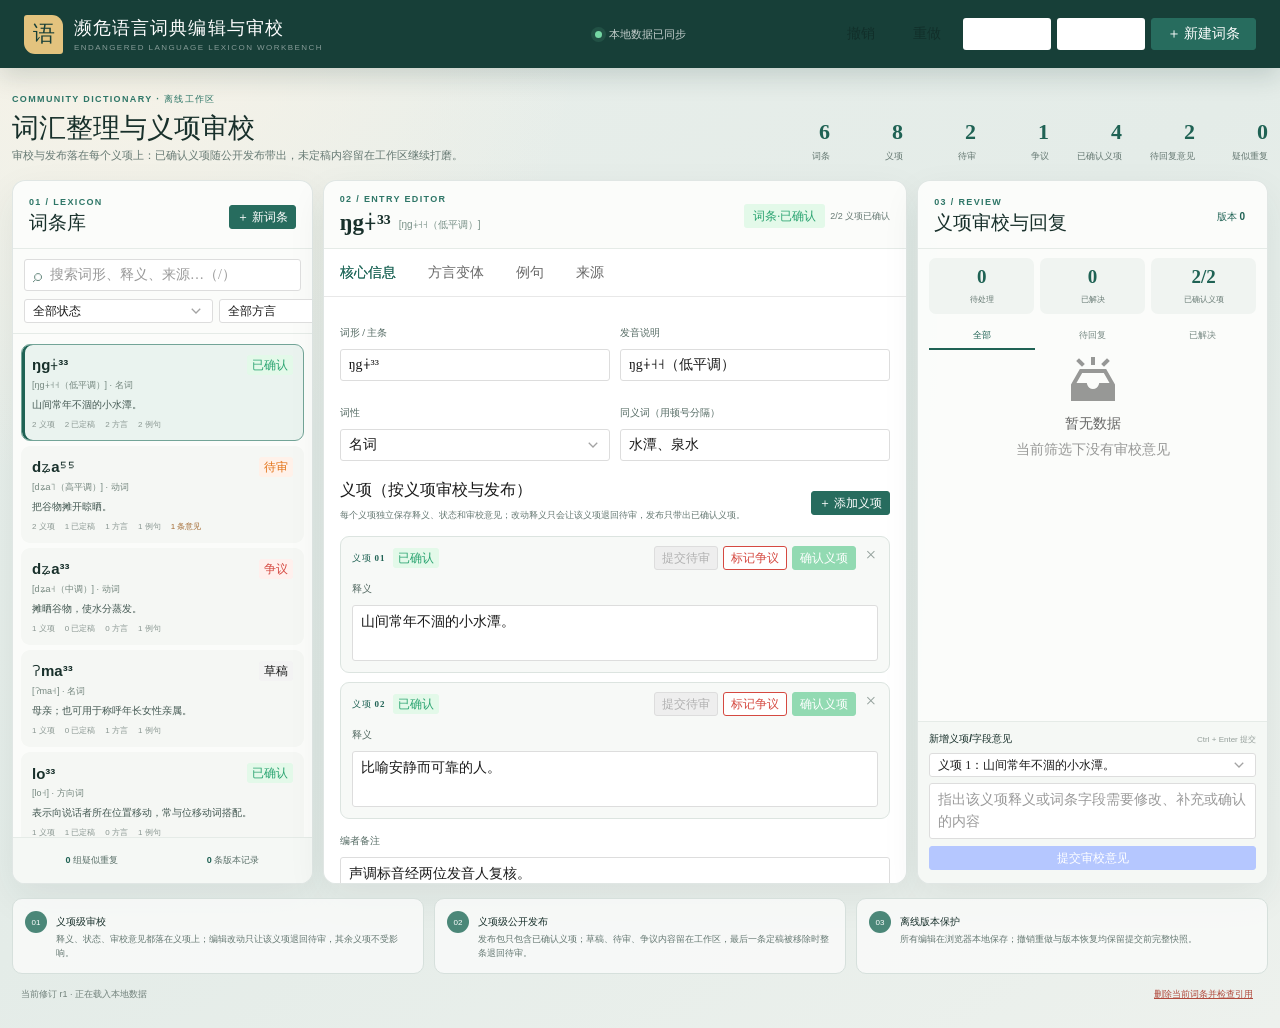
==== commit 50d67460: "fix: model B first-round result" ====
--- a/.output/public/index.html
+++ b/.output/public/index.html
@@ -2,7 +2,7 @@
 <meta name="viewport" content="width=device-width, initial-scale=1">
 <title>濒危语言词典编辑与审校工具</title>
 <style>:root{--td-screen-xs:320px;--td-screen-sm:768px;--td-screen-md:992px;--td-screen-lg:1200px;--td-screen-xl:1400px;--td-screen-xxl:1880px}@-moz-document url-prefix(){.narrow-scrollbar{scrollbar-color:var(--td-scrollbar-color) transparent;scrollbar-width:thin}}.narrow-scrollbar::-webkit-scrollbar{height:8px;width:8px}.narrow-scrollbar::-webkit-scrollbar-thumb{background-clip:content-box;background-color:var(--td-scrollbar-color);border:2px solid transparent;border-radius:15px}.narrow-scrollbar::-webkit-scrollbar-thumb:horizontal:hover,.narrow-scrollbar::-webkit-scrollbar-thumb:vertical:hover{background-color:var(--td-scrollbar-hover-color)}.t-fake-arrow path{stroke:currentcolor;transition:d .2s}.t-fake-arrow--active path{d:path("M3.75 10.2002L7.99274 5.7998L12.2361 10.0425")}.t-fake-arrow.t-fake-arrow--transform path{transform-origin:center;transition:transform .2s}.t-fake-arrow.t-fake-arrow--transform.t-fake-arrow--active path{transform:scaleY(-1)}.t-slide-down-enter-active,.t-slide-down-leave-active{transition:height .2s cubic-bezier(.38,0,.24,1),max-height .2s cubic-bezier(.38,0,.24,1)}:root,:root[theme-mode=light]{--td-brand-color-1:#f2f3ff;--td-brand-color-2:#d9e1ff;--td-brand-color-3:#b5c7ff;--td-brand-color-4:#8eabff;--td-brand-color-5:#618dff;--td-brand-color-6:#366ef4;--td-brand-color-7:#0052d9;--td-brand-color-8:#003cab;--td-brand-color-9:#002a7c;--td-brand-color-10:#001a57;--td-warning-color-1:#fff1e9;--td-warning-color-2:#ffd9c2;--td-warning-color-3:#ffb98c;--td-warning-color-4:#fa9550;--td-warning-color-5:#e37318;--td-warning-color-6:#be5a00;--td-warning-color-7:#954500;--td-warning-color-8:#713300;--td-warning-color-9:#532300;--td-warning-color-10:#3b1700;--td-error-color-1:#fff0ed;--td-error-color-2:#ffd8d2;--td-error-color-3:#ffb9b0;--td-error-color-4:#ff9285;--td-error-color-5:#f6685d;--td-error-color-6:#d54941;--td-error-color-7:#ad352f;--td-error-color-8:#881f1c;--td-error-color-9:#68070a;--td-error-color-10:#490002;--td-success-color-1:#e3f9e9;--td-success-color-2:#c6f3d7;--td-success-color-3:#92dab2;--td-success-color-4:#56c08d;--td-success-color-5:#2ba471;--td-success-color-6:#008858;--td-success-color-7:#006c45;--td-success-color-8:#005334;--td-success-color-9:#003b23;--td-success-color-10:#002515;--td-gray-color-1:#f3f3f3;--td-gray-color-2:#eee;--td-gray-color-3:#e8e8e8;--td-gray-color-4:#ddd;--td-gray-color-5:#c6c6c6;--td-gray-color-6:#a6a6a6;--td-gray-color-7:#8b8b8b;--td-gray-color-8:#777;--td-gray-color-9:#5e5e5e;--td-gray-color-10:#4b4b4b;--td-gray-color-11:#393939;--td-gray-color-12:#2c2c2c;--td-gray-color-13:#242424;--td-gray-color-14:#181818;--td-font-white-1:#fff;--td-font-white-2:hsla(0,0%,100%,.55);--td-font-white-3:hsla(0,0%,100%,.35);--td-font-white-4:hsla(0,0%,100%,.22);--td-font-gray-1:rgba(0,0,0,.9);--td-font-gray-2:rgba(0,0,0,.6);--td-font-gray-3:rgba(0,0,0,.4);--td-font-gray-4:rgba(0,0,0,.26);--td-brand-color:var(--td-brand-color-7);--td-warning-color:var(--td-warning-color-5);--td-error-color:var(--td-error-color-6);--td-success-color:var(--td-success-color-5);--td-brand-color-hover:var(--td-brand-color-6);--td-brand-color-focus:var(--td-brand-color-2);--td-brand-color-active:var(--td-brand-color-8);--td-brand-color-disabled:var(--td-brand-color-3);--td-brand-color-light:var(--td-brand-color-1);--td-brand-color-light-hover:var(--td-brand-color-2);--td-warning-color-hover:var(--td-warning-color-4);--td-warning-color-focus:var(--td-warning-color-2);--td-warning-color-active:var(--td-warning-color-6);--td-warning-color-disabled:var(--td-warning-color-3);--td-warning-color-light:var(--td-warning-color-1);--td-warning-color-light-hover:var(--td-warning-color-2);--td-error-color-hover:var(--td-error-color-5);--td-error-color-focus:var(--td-error-color-2);--td-error-color-active:var(--td-error-color-7);--td-error-color-disabled:var(--td-error-color-3);--td-error-color-light:var(--td-error-color-1);--td-error-color-light-hover:var(--td-error-color-2);--td-success-color-hover:var(--td-success-color-4);--td-success-color-focus:var(--td-success-color-2);--td-success-color-active:var(--td-success-color-6);--td-success-color-disabled:var(--td-success-color-3);--td-success-color-light:var(--td-success-color-1);--td-success-color-light-hover:var(--td-success-color-2);--td-mask-active:rgba(0,0,0,.6);--td-mask-disabled:hsla(0,0%,100%,.6);--td-mask-background:hsla(0,0%,100%,.96);--td-mask-gradient:hsla(0,0%,100%,0);--td-bg-color-page:var(--td-gray-color-2);--td-bg-color-container:#fff;--td-bg-color-container-hover:var(--td-gray-color-1);--td-bg-color-container-active:var(--td-gray-color-3);--td-bg-color-container-select:#fff;--td-bg-color-secondarycontainer:var(--td-gray-color-1);--td-bg-color-secondarycontainer-hover:var(--td-gray-color-2);--td-bg-color-secondarycontainer-active:var(--td-gray-color-4);--td-bg-color-component:var(--td-gray-color-3);--td-bg-color-component-hover:var(--td-gray-color-4);--td-bg-color-component-active:var(--td-gray-color-6);--td-bg-color-secondarycomponent:var(--td-gray-color-4);--td-bg-color-secondarycomponent-hover:var(--td-gray-color-5);--td-bg-color-secondarycomponent-active:var(--td-gray-color-6);--td-bg-color-component-disabled:var(--td-gray-color-2);--td-bg-color-specialcomponent:#fff;--td-text-color-primary:var(--td-font-gray-1);--td-text-color-secondary:var(--td-font-gray-2);--td-text-color-placeholder:var(--td-font-gray-3);--td-text-color-disabled:var(--td-font-gray-4);--td-text-color-anti:#fff;--td-text-color-brand:var(--td-brand-color-7);--td-text-color-link:var(--td-brand-color-8);--td-text-color-watermark:rgba(0,0,0,.1);--td-border-level-1-color:var(--td-gray-color-3);--td-component-stroke:var(--td-gray-color-3);--td-border-level-2-color:var(--td-gray-color-4);--td-component-border:var(--td-gray-color-4);--td-shadow-1:0 1px 10px rgba(0,0,0,.05),0 4px 5px rgba(0,0,0,.08),0 2px 4px -1px rgba(0,0,0,.12);--td-shadow-2:0 3px 14px 2px rgba(0,0,0,.05),0 8px 10px 1px rgba(0,0,0,.06),0 5px 5px -3px rgba(0,0,0,.1);--td-shadow-3:0 6px 30px 5px rgba(0,0,0,.05),0 16px 24px 2px rgba(0,0,0,.04),0 8px 10px -5px rgba(0,0,0,.08);--td-shadow-inset-top:inset 0 .5px 0 #dcdcdc;--td-shadow-inset-right:inset .5px 0 0 #dcdcdc;--td-shadow-inset-bottom:inset 0 -.5px 0 #dcdcdc;--td-shadow-inset-left:inset -.5px 0 0 #dcdcdc;--td-table-shadow-color:rgba(0,0,0,.08);--td-scrollbar-color:rgba(0,0,0,.1);--td-scrollbar-hover-color:rgba(0,0,0,.3);--td-scroll-track-color:#fff}:root.dark,:root[theme-mode=dark]{--td-brand-color-1:#1b2f51;--td-brand-color-2:#173463;--td-brand-color-3:#143975;--td-brand-color-4:#103d88;--td-brand-color-5:#0d429a;--td-brand-color-6:#054bbe;--td-brand-color-7:#2667d4;--td-brand-color-8:#4582e6;--td-brand-color-9:#699ef5;--td-brand-color-10:#96bbf8;--td-warning-color-1:#4f2a1d;--td-warning-color-2:#582f21;--td-warning-color-3:#733c23;--td-warning-color-4:#a75d2b;--td-warning-color-5:#cf6e2d;--td-warning-color-6:#dc7633;--td-warning-color-7:#e8935c;--td-warning-color-8:#ecbf91;--td-warning-color-9:#eed7bf;--td-warning-color-10:#f3e9dc;--td-error-color-1:#472324;--td-error-color-2:#5e2a2d;--td-error-color-3:#703439;--td-error-color-4:#83383e;--td-error-color-5:#a03f46;--td-error-color-6:#c64751;--td-error-color-7:#de6670;--td-error-color-8:#ec888e;--td-error-color-9:#edb1b6;--td-error-color-10:#eeced0;--td-success-color-1:#193a2a;--td-success-color-2:#1a4230;--td-success-color-3:#17533d;--td-success-color-4:#0d7a55;--td-success-color-5:#059465;--td-success-color-6:#43af8a;--td-success-color-7:#46bf96;--td-success-color-8:#80d2b6;--td-success-color-9:#b4e1d3;--td-success-color-10:#deede8;--td-gray-color-1:#f3f3f3;--td-gray-color-2:#eee;--td-gray-color-3:#e8e8e8;--td-gray-color-4:#ddd;--td-gray-color-5:#c6c6c6;--td-gray-color-6:#a6a6a6;--td-gray-color-7:#8b8b8b;--td-gray-color-8:#777;--td-gray-color-9:#5e5e5e;--td-gray-color-10:#4b4b4b;--td-gray-color-11:#393939;--td-gray-color-12:#2c2c2c;--td-gray-color-13:#242424;--td-gray-color-14:#181818;--td-font-white-1:hsla(0,0%,100%,.9);--td-font-white-2:hsla(0,0%,100%,.55);--td-font-white-3:hsla(0,0%,100%,.35);--td-font-white-4:hsla(0,0%,100%,.22);--td-font-gray-1:rgba(0,0,0,.9);--td-font-gray-2:rgba(0,0,0,.6);--td-font-gray-3:rgba(0,0,0,.4);--td-font-gray-4:rgba(0,0,0,.26);--td-brand-color:var(--td-brand-color-8);--td-warning-color:var(--td-warning-color-5);--td-error-color:var(--td-error-color-6);--td-success-color:var(--td-success-color-5);--td-brand-color-hover:var(--td-brand-color-7);--td-brand-color-focus:var(--td-brand-color-2);--td-brand-color-active:var(--td-brand-color-9);--td-brand-color-disabled:var(--td-brand-color-3);--td-brand-color-light:var(--td-brand-color-1);--td-brand-color-light-hover:var(--td-brand-color-2);--td-warning-color-hover:var(--td-warning-color-4);--td-warning-color-focus:var(--td-warning-color-2);--td-warning-color-active:var(--td-warning-color-6);--td-warning-color-disabled:var(--td-warning-color-3);--td-warning-color-light:var(--td-warning-color-1);--td-warning-color-light-hover:var(--td-warning-color-2);--td-error-color-hover:var(--td-error-color-5);--td-error-color-focus:var(--td-error-color-2);--td-error-color-active:var(--td-error-color-7);--td-error-color-disabled:var(--td-error-color-3);--td-error-color-light:var(--td-error-color-1);--td-error-color-light-hover:var(--td-error-color-2);--td-success-color-hover:var(--td-success-color-4);--td-success-color-focus:var(--td-success-color-2);--td-success-color-active:var(--td-success-color-6);--td-success-color-disabled:var(--td-success-color-3);--td-success-color-light:var(--td-success-color-1);--td-success-color-light-hover:var(--td-success-color-2);--td-mask-active:rgba(0,0,0,.4);--td-mask-disabled:rgba(0,0,0,.6);--td-mask-background:rgba(36,36,36,.96);--td-mask-gradient:rgba(36,36,36,0);--td-bg-color-page:var(--td-gray-color-14);--td-bg-color-container:var(--td-gray-color-13);--td-bg-color-container-hover:var(--td-gray-color-12);--td-bg-color-container-active:var(--td-gray-color-10);--td-bg-color-container-select:var(--td-gray-color-9);--td-bg-color-secondarycontainer:var(--td-gray-color-12);--td-bg-color-secondarycontainer-hover:var(--td-gray-color-11);--td-bg-color-secondarycontainer-active:var(--td-gray-color-9);--td-bg-color-component:var(--td-gray-color-11);--td-bg-color-component-hover:var(--td-gray-color-10);--td-bg-color-component-active:var(--td-gray-color-9);--td-bg-color-secondarycomponent:var(--td-gray-color-10);--td-bg-color-secondarycomponent-hover:var(--td-gray-color-9);--td-bg-color-secondarycomponent-active:var(--td-gray-color-8);--td-bg-color-component-disabled:var(--td-gray-color-12);--td-bg-color-specialcomponent:transparent;--td-text-color-primary:var(--td-font-white-1);--td-text-color-secondary:var(--td-font-white-2);--td-text-color-placeholder:var(--td-font-white-3);--td-text-color-disabled:var(--td-font-white-4);--td-text-color-anti:#fff;--td-text-color-brand:var(--td-brand-color-8);--td-text-color-link:var(--td-brand-color-8);--td-text-color-watermark:hsla(0,0%,100%,.1);--td-border-level-1-color:var(--td-gray-color-11);--td-component-stroke:var(--td-gray-color-11);--td-border-level-2-color:var(--td-gray-color-9);--td-component-border:var(--td-gray-color-9);--td-shadow-1:0 4px 6px rgba(0,0,0,.06),0 1px 10px rgba(0,0,0,.08),0 2px 4px rgba(0,0,0,.12);--td-shadow-2:0 8px 10px rgba(0,0,0,.12),0 3px 14px rgba(0,0,0,.1),0 5px 5px rgba(0,0,0,.16);--td-shadow-3:0 16px 24px rgba(0,0,0,.14),0 6px 30px rgba(0,0,0,.12),0 8px 10px rgba(0,0,0,.2);--td-shadow-inset-top:inset 0 .5px 0 #5e5e5e;--td-shadow-inset-right:inset .5px 0 0 #5e5e5e;--td-shadow-inset-bottom:inset 0 -.5px 0 #5e5e5e;--td-shadow-inset-left:inset -.5px 0 0 #5e5e5e;--td-table-shadow-color:rgba(0,0,0,.55);--td-scrollbar-color:hsla(0,0%,100%,.1);--td-scrollbar-hover-color:hsla(0,0%,100%,.3);--td-scroll-track-color:#333}:root{--td-radius-small:2px;--td-radius-default:3px;--td-radius-medium:6px;--td-radius-large:9px;--td-radius-extraLarge:12px;--td-radius-round:999px;--td-radius-circle:50%;--td-font-family:PingFang SC,Microsoft YaHei,Arial Regular;--td-font-family-medium:PingFang SC,Microsoft YaHei,Arial Medium;--td-font-size-link-small:12px;--td-font-size-link-medium:14px;--td-font-size-link-large:16px;--td-font-size-mark-small:12px;--td-font-size-mark-medium:14px;--td-font-size-body-small:12px;--td-font-size-body-medium:14px;--td-font-size-body-large:16px;--td-font-size-title-small:14px;--td-font-size-title-medium:16px;--td-font-size-title-large:18px;--td-font-size-title-extraLarge:20px;--td-font-size-headline-small:24px;--td-font-size-headline-medium:28px;--td-font-size-headline-large:36px;--td-font-size-display-medium:48px;--td-font-size-display-large:64px;--td-line-height-link-small:20px;--td-line-height-link-medium:22px;--td-line-height-link-large:24px;--td-line-height-mark-small:20px;--td-line-height-mark-medium:22px;--td-line-height-body-small:20px;--td-line-height-body-medium:22px;--td-line-height-body-large:24px;--td-line-height-title-small:22px;--td-line-height-title-medium:24px;--td-line-height-title-large:26px;--td-line-height-title-extraLarge:28px;--td-line-height-headline-small:32px;--td-line-height-headline-medium:36px;--td-line-height-headline-large:44px;--td-line-height-display-medium:56px;--td-line-height-display-large:72px;--td-font-link-small:var(--td-font-size-link-small) /var(--td-line-height-link-small) var(--td-font-family);--td-font-link-medium:var(--td-font-size-link-medium) /var(--td-line-height-link-medium) var(--td-font-family);--td-font-link-large:var(--td-font-size-link-large) /var(--td-line-height-link-large) var(--td-font-family);--td-font-mark-small:600 var(--td-font-size-mark-small) /var(--td-line-height-mark-small) var(--td-font-family);--td-font-mark-medium:600 var(--td-font-size-mark-medium) /var(--td-line-height-mark-medium) var(--td-font-family);--td-font-body-small:var(--td-font-size-body-small) /var(--td-line-height-body-small) var(--td-font-family);--td-font-body-medium:var(--td-font-size-body-medium) /var(--td-line-height-body-medium) var(--td-font-family);--td-font-body-large:var(--td-font-size-body-large) /var(--td-line-height-body-large) var(--td-font-family);--td-font-title-small:600 var(--td-font-size-title-small) /var(--td-line-height-title-small) var(--td-font-family);--td-font-title-medium:600 var(--td-font-size-title-medium) /var(--td-line-height-title-medium) var(--td-font-family);--td-font-title-large:600 var(--td-font-size-title-large) /var(--td-line-height-title-large) var(--td-font-family);--td-font-title-extraLarge:600 var(--td-font-size-title-extraLarge) /var(--td-line-height-title-extraLarge) var(--td-font-family);--td-font-headline-small:600 var(--td-font-size-headline-small) /var(--td-line-height-headline-small) var(--td-font-family);--td-font-headline-medium:600 var(--td-font-size-headline-medium) /var(--td-line-height-headline-medium) var(--td-font-family);--td-font-headline-large:600 var(--td-font-size-headline-large) /var(--td-line-height-headline-large) var(--td-font-family);--td-font-display-medium:600 var(--td-font-size-display-medium) /var(--td-line-height-display-medium) var(--td-font-family);--td-font-display-large:600 var(--td-font-size-display-large) /var(--td-line-height-display-large) var(--td-font-family);--td-size-1:2px;--td-size-2:4px;--td-size-3:6px;--td-size-4:8px;--td-size-5:12px;--td-size-6:16px;--td-size-7:20px;--td-size-8:24px;--td-size-9:28px;--td-size-10:32px;--td-size-11:36px;--td-size-12:40px;--td-size-13:48px;--td-size-14:56px;--td-size-15:64px;--td-size-16:72px;--td-comp-size-xxxs:var(--td-size-6);--td-comp-size-xxs:var(--td-size-7);--td-comp-size-xs:var(--td-size-8);--td-comp-size-s:var(--td-size-9);--td-comp-size-m:var(--td-size-10);--td-comp-size-l:var(--td-size-11);--td-comp-size-xl:var(--td-size-12);--td-comp-size-xxl:var(--td-size-13);--td-comp-size-xxxl:var(--td-size-14);--td-comp-size-xxxxl:var(--td-size-15);--td-comp-size-xxxxxl:var(--td-size-16);--td-pop-padding-s:var(--td-size-2);--td-pop-padding-m:var(--td-size-3);--td-pop-padding-l:var(--td-size-4);--td-pop-padding-xl:var(--td-size-5);--td-pop-padding-xxl:var(--td-size-6);--td-comp-paddingLR-xxs:var(--td-size-1);--td-comp-paddingLR-xs:var(--td-size-2);--td-comp-paddingLR-s:var(--td-size-4);--td-comp-paddingLR-m:var(--td-size-5);--td-comp-paddingLR-l:var(--td-size-6);--td-comp-paddingLR-xl:var(--td-size-8);--td-comp-paddingLR-xxl:var(--td-size-10);--td-comp-paddingTB-xxs:var(--td-size-1);--td-comp-paddingTB-xs:var(--td-size-2);--td-comp-paddingTB-s:var(--td-size-4);--td-comp-paddingTB-m:var(--td-size-5);--td-comp-paddingTB-l:var(--td-size-6);--td-comp-paddingTB-xl:var(--td-size-8);--td-comp-paddingTB-xxl:var(--td-size-10);--td-comp-margin-xxs:var(--td-size-1);--td-comp-margin-xs:var(--td-size-2);--td-comp-margin-s:var(--td-size-4);--td-comp-margin-m:var(--td-size-5);--td-comp-margin-l:var(--td-size-6);--td-comp-margin-xl:var(--td-size-7);--td-comp-margin-xxl:var(--td-size-8);--td-comp-margin-xxxl:var(--td-size-10);--td-comp-margin-xxxxl:var(--td-size-12)}</style>
-<style>:root{--td-brand-color:#276c5e;--td-brand-color-hover:#1f5a4e;--td-brand-color-active:#17483e;--ink:#18302b;--muted:#667973;--line:#d7e0dc;--paper:#fbfcfa;--forest:#1f6254;--ochre:#b4773f;--danger:#b14a3d;background:#e8efeb;color:var(--ink);font-family:Noto Sans SC,PingFang SC,Microsoft YaHei,sans-serif;font-synthesis:none}*{box-sizing:border-box}#__nuxt,body,html{margin:0;min-height:100%}body{background:radial-gradient(circle at 8% 0,#f8f3e7 0,transparent 31%),linear-gradient(145deg,#e9efeb,#e4ece8 50%,#edf1ed);min-height:100vh;min-width:1200px}button,input,textarea{font:inherit}.app-shell{min-height:100vh;padding-bottom:26px}.topbar{align-items:center;background:#173f38;box-shadow:0 8px 26px #14342d2b;color:#fff;display:grid;grid-template-columns:1fr auto 1fr;height:68px;padding:0 24px}.audit-line,.bottom-bar,.brand,.comment-card header,.comment-filter,.compare-row,.delete-target,.dialog-actions,.diff-line,.editor-actions,.editor-head,.entry-card-meta,.entry-card-top,.field-name,.filter-row,.keyboard-card,.lexeme-line,.merge-head,.merge-layers,.merge-toolbar,.method-card,.new-comment-title,.offline-status,.pair-navigation,.panel-head,.project-bar,.project-stats,.publish-item header,.publish-stats,.reply,.reply-box,.review-summary,.section-title,.sense-actions,.sense-card-head,.sidebar-footer,.target-picker label,.top-actions,.version-line{align-items:center;display:flex}.brand{gap:11px}.brand-seal{background:#e3c37e;border-radius:3px 11px;color:#173f38;display:grid;font-size:22px;font-weight:800;height:39px;place-items:center;width:39px}.brand h1,.brand-seal{font-family:Songti SC,serif}.brand h1{font-size:18px;letter-spacing:.06em;margin:0}.brand p{color:#ffffff7a;font-size:8px;letter-spacing:.18em;margin:3px 0 0}.offline-status{color:#ffffffbf;font-size:11px;gap:7px;justify-self:center}.online-dot{background:#75d7a4;border-radius:50%;box-shadow:0 0 0 4px #75d7a41f;height:7px;width:7px}.top-actions{gap:6px;justify-content:flex-end}.topbar .t-button--variant-text{color:#fff}.topbar .t-button--variant-outline{border-color:#ffffff52;color:#fff}.project-bar{align-items:flex-end;justify-content:space-between;padding:25px 24px 17px}.eyebrow{color:#2e7667;display:block;font-size:9px;font-weight:800;letter-spacing:.15em}.project-bar h2{font-family:Songti SC,serif;font-size:27px;margin:4px 0 2px}.project-bar p{color:var(--muted);font-size:11px;margin:0}.project-stats{gap:24px}.project-stats div{min-width:60px;text-align:right}.project-stats strong{color:var(--forest);display:block;font-family:Songti SC,serif;font-size:22px}.project-stats span{color:var(--muted);font-size:9px}.workspace{display:grid;gap:14px;grid-template-columns:minmax(290px,.78fr) minmax(480px,1.55fr) minmax(330px,.9fr);padding:0 18px}.panel{background:#fbfcfaf7;border:1px solid rgba(30,77,66,.12);border-radius:13px;box-shadow:0 14px 38px #203b3312;overflow:hidden}.workspace>.panel{display:flex;flex-direction:column;height:calc(100vh - 196px);min-height:650px}.panel-head{border-bottom:1px solid #e5ebe7;justify-content:space-between;padding:16px 16px 12px}.panel-head h2{font-family:Songti SC,serif;font-size:19px;margin:3px 0 0}.sidebar-tools{border-bottom:1px solid #e5ebe7;padding:10px 11px}.search-input{width:100%}.search-mark{color:#719087;font-size:18px}.filter-row{gap:6px;margin-top:8px}.filter-row .t-select{flex:1;min-width:0}.entry-list{flex:1;min-height:0;overflow-y:auto;padding:5px 8px 12px}.entry-card{background:#f5f7f4;border:1px solid transparent;border-radius:9px;color:inherit;cursor:pointer;display:block;margin:5px 0;padding:10px;text-align:left;transition:.15s ease;width:100%}.entry-card:hover{background:#f1f5f2;border-color:#d7e1dc}.entry-card.active{background:#eaf3ef;border-color:#72a497;box-shadow:inset 3px 0 0 var(--forest)}.entry-card-top{gap:8px;justify-content:space-between}.entry-card-top strong{font-size:15px;min-width:0;overflow:hidden;text-overflow:ellipsis;white-space:nowrap}.entry-card .t-tag{flex:0 0 auto}.pronunciation{color:#75877f;font-size:9px;margin-top:4px}.entry-card p{color:#435852;font-size:10px;margin:6px 0 0;overflow:hidden;text-overflow:ellipsis;white-space:nowrap}.entry-card-meta{color:#8a9792;font-size:8px;gap:10px;margin-top:7px}.comment-count{color:#a26931}.sidebar-footer{background:#f5f8f5;border-top:1px solid #e5ebe7;gap:8px;padding:10px 12px}.text-action{background:transparent;border:0;color:#5b716a;flex:1;font-size:9px;padding:6px 4px}.text-action span{color:var(--forest);font-weight:800}.entry-editor{min-width:0}.editor-head{border-bottom:1px solid #e5ebe7;gap:10px;justify-content:space-between;min-height:68px;padding:13px 16px 10px}.lexeme-line{gap:8px}.lexeme-line h2{font-family:Songti SC,serif;font-size:23px;margin:3px 0 0}.lexeme-line span{color:#789087;font-size:10px;margin-top:8px}.editor-actions{gap:5px}.entry-tabs{display:flex;flex:1;flex-direction:column;min-height:0}.entry-tabs>.t-tabs__nav-wrap{margin:0 14px}.entry-tabs .t-tabs__content{flex:1;min-height:0;padding:0}.entry-tabs .t-tab-panel{height:100%;padding:0}.editor-scroll{height:100%;overflow-y:auto;padding:14px 16px 20px}.field-grid{display:grid;gap:10px}.field-grid.two{grid-template-columns:1fr 1fr}.field-grid.three{grid-template-columns:1fr 1fr 1fr}.compact-grid{margin-top:10px}.field-block{color:#566c65;display:block;font-size:10px;font-weight:700;margin-top:11px}.field-block>span{display:block;margin-bottom:5px}.field-block .t-input,.field-block .t-select,.field-block .t-textarea{width:100%}.section-title{gap:12px;justify-content:space-between;margin-bottom:10px}.section-title h3{font-family:Songti SC,serif;font-size:16px;margin:0}.section-title p{color:var(--muted);font-size:9px;margin:3px 0 0}.subcard{background:#f7f9f7;border:1px solid #dce4e0;border-radius:9px;margin:9px 0;padding:11px;position:relative}.remove-button{background:transparent;border:0;color:#93a09b;font-size:19px;position:absolute;right:7px;top:6px;z-index:2}.card-index{color:var(--forest);font-size:9px;font-weight:800;letter-spacing:.1em}.sense-count{color:#789087;font-size:9px}.status-reason{margin:8px 14px 0}.sense-title{margin-top:16px}.sense-card{padding-top:13px}.sense-card-head{gap:8px;margin-bottom:7px}.sense-comment-count{color:#a26931;font-size:8px}.sense-actions{gap:6px;margin-top:8px}.sense-merge{display:grid;gap:9px;grid-template-columns:1fr 1fr;margin-top:11px}.sense-merge-column{background:#f7faf8;border:1px solid #dbe3df;border-radius:9px;padding:10px}.sense-merge-column>strong{font-size:10px}.sense-merge-item{align-items:center;background:#fff;border:1px solid #e2e9e5;border-radius:7px;display:flex;gap:7px;margin-top:7px;padding:7px 8px}.sense-merge-item p{flex:1;font-size:10px;line-height:1.5;margin:0}.sense-merge-item.duplicate{background:#fdf6ec;border-color:#d9a05f}.publish-dialog{display:flex;flex-direction:column;gap:11px}.publish-stats{gap:8px}.publish-stats div{background:#f0f4f1;border-radius:8px;flex:1;padding:10px;text-align:center}.publish-stats strong{color:var(--forest);display:block;font-family:Songti SC,serif;font-size:21px}.publish-stats span{color:var(--muted);font-size:9px}.publish-note{background:#fbf0de;border-radius:7px;color:#77552d;font-size:9px;line-height:1.6;margin:0;padding:9px 11px}.publish-list{max-height:320px;overflow-y:auto}.publish-item{background:#fbfdfb;border:1px solid #dde5e1;border-radius:8px;margin:7px 0;padding:10px}.publish-item header{font-size:10px;gap:8px}.publish-item header span{color:var(--muted);flex:1;font-size:9px}.publish-item ol{font-size:10px;line-height:1.7;margin:7px 0 0;padding-left:18px}.review-head{align-items:center}.version-link{background:transparent;border:0;color:var(--forest);font-size:10px;font-weight:700}.review-summary{gap:6px;padding:9px 11px}.review-summary div{background:#f0f4f1;border-radius:7px;flex:1;padding:8px 5px;text-align:center}.review-summary strong{color:var(--forest);display:block;font-family:Songti SC,serif;font-size:19px}.review-summary span{color:var(--muted);font-size:8px}.comment-filter{gap:4px;padding:0 11px 7px}.comment-filter button{background:transparent;border:0;border-bottom:2px solid transparent;color:#788a84;flex:1;font-size:9px;padding:6px}.comment-filter button.active{border-color:var(--forest);color:var(--forest);font-weight:800}.comment-list{flex:1;min-height:0;overflow-y:auto;padding:0 10px 8px}.comment-card{background:#fbf9f4;border:1px solid #dde5e1;border-left:3px solid #d79a57;border-radius:8px;margin:7px 0;padding:10px}.comment-card.resolved{background:#f5faf7;border-left-color:#74aa8d}.comment-card header{color:var(--muted);font-size:8px;gap:6px}.comment-card header span{flex:1}.comment-card p{font-size:10px;line-height:1.55;margin:8px 0}.reply{align-items:flex-start;background:#edf3ef;border-radius:6px;flex-direction:column;font-size:9px;gap:2px;margin-top:6px;padding:7px}.reply time{color:#95a19c;font-size:7px}.reply-box{align-items:flex-end;gap:5px;margin-top:8px}.reply-box .t-textarea{flex:1}.resolve-button{background:transparent;border:0;color:#39705f;font-size:8px;margin-top:7px}.new-comment{background:#f5f8f5;border-top:1px solid #e5ebe7;padding:10px 11px 13px}.new-comment-title{font-size:10px;justify-content:space-between;margin-bottom:7px}.new-comment-title span{color:#959f9b;font-size:8px}.new-comment .t-select{margin-bottom:6px;width:100%}.new-comment .t-textarea{margin-bottom:7px}.bottom-bar{display:grid;gap:10px;grid-template-columns:repeat(3,1fr) minmax(300px,.9fr);padding:14px 18px 0}.keyboard-card,.method-card{background:#f9fbf9d9;border:1px solid #d6e0dc;border-radius:10px;min-height:76px;padding:12px}.method-card{align-items:flex-start;gap:9px}.method-index{background:#4b8778;border-radius:50%;color:#fff;display:grid;flex:0 0 auto;font-size:8px;height:22px;place-items:center;width:22px}.method-card strong{font-size:10px}.method-card p{color:var(--muted);font-size:9px;line-height:1.5;margin:4px 0 0}.keyboard-card{color:#5f736c;display:grid;font-size:9px;gap:6px 8px;grid-template-columns:auto 1fr auto 1fr}kbd{background:#f0f3f1;border:solid #cbd6d1;border-radius:5px;border-width:1px 1px 2px;font-family:ui-monospace,monospace;font-size:8px;padding:3px 6px}.footer-bar{align-items:center;color:#71817b;display:flex;font-size:9px;justify-content:space-between;padding:13px 21px 0}.delete-link{background:transparent;border:0;color:var(--danger);font-size:9px;text-decoration:underline}.merge-content{padding-bottom:4px}.merge-toolbar{color:var(--muted);font-size:10px;gap:10px}.pair-navigation{gap:6px;margin-right:auto}.pair-navigation>span{color:#8c9894}.score-pill{background:#3e7d6d;border-radius:10px;color:#fff;font-weight:800;padding:4px 8px}.merge-head{gap:8px;margin:12px 0}.target-picker{border:1px solid #d6e0dc;border-radius:7px;flex:1;padding:9px}.target-picker label{font-size:10px;gap:7px}.compare-table{border:1px solid #dbe3df;border-radius:9px;overflow:hidden}.compare-row{background:#dbe3df;display:grid;gap:1px;grid-template-columns:100px 1fr 1fr 170px}.compare-row>*{background:#fff;font-size:10px;line-height:1.5;padding:9px}.compare-row.header>*{background:#eef3f0;color:#657971;font-size:9px;font-weight:700}.compare-row.conflict .field-name small{color:var(--danger)}.compare-row.conflict .compare-value{background:#fff8f6}.field-name{align-items:flex-start;flex-direction:column}.field-name small{color:#688078;font-size:8px;margin-top:3px}.compare-value{word-break:break-word}.merge-layers{display:grid;gap:7px;grid-template-columns:repeat(4,1fr);margin-top:11px}.merge-layers div{background:#f0f4f1;border-radius:7px;display:flex;flex-direction:column;padding:9px}.merge-layers strong{font-size:9px}.merge-layers span{color:var(--forest);font-family:Songti SC,serif;font-size:15px;margin:4px 0 2px}.merge-layers small{color:var(--muted);font-size:8px}.merge-warning{background:#fbf0de;border-radius:7px;color:#77552d;display:flex;flex-direction:column;font-size:9px;gap:3px;margin-top:11px;padding:10px}.dialog-actions{gap:7px;justify-content:flex-end;margin-top:15px}.delete-check{display:flex;flex-direction:column;gap:11px}.delete-target{align-items:flex-start;background:#f5f7f5;border-radius:8px;flex-direction:column;gap:3px;padding:11px}.delete-target span{color:var(--muted);font-size:9px}.delete-target strong{font-family:Songti SC,serif;font-size:20px}.delete-target p{font-size:10px;margin:0}.impact-list{max-height:240px;overflow-y:auto}.impact-list article{border:1px solid #e0e6e3;border-radius:7px;display:flex;flex-direction:column;gap:3px;margin:6px 0;padding:9px}.impact-list small,.impact-list span{color:var(--muted);font-size:9px}.version-drawer{padding:2px 2px 20px}.version-intro{background:#eef4f1;border-radius:9px;padding:12px}.version-intro>strong{color:var(--forest);font-family:Songti SC,serif;font-size:26px}.version-intro>span{font-size:10px;margin-left:5px}.version-intro p{color:var(--muted);font-size:9px;margin:5px 0 0}.version-list{margin-top:12px}.version-item{background:#fafbf9;border:1px solid #dce4e0;border-radius:8px;margin:8px 0;padding:11px 12px 11px 20px;position:relative}.version-line{color:#7a8b85;font-size:8px;gap:8px}.version-dot{background:#4b8878;border-radius:50%;height:7px;width:7px}.version-item>strong{display:block;font-size:11px;margin-top:6px}.version-item>p{color:var(--muted);font-size:9px;margin:3px 0 7px}.diff-line{color:#6b7f78;font-size:8px;gap:8px;margin-bottom:7px}.audit-section{margin-top:17px}.audit-section h3{font-family:Songti SC,serif;font-size:15px}.audit-line{align-items:flex-start;border-bottom:1px solid #e6ece9;gap:8px;padding:8px 0}.audit-line time{color:#8a9893;flex:0 0 112px;font-size:8px}.audit-line div{display:flex;flex-direction:column;gap:2px}.audit-line strong{font-size:9px}.audit-line span{color:var(--muted);font-size:8px}@media(max-width:1320px){.workspace{gap:10px;grid-template-columns:minmax(270px,.72fr) minmax(430px,1.4fr) minmax(300px,.84fr);padding:0 12px}.bottom-bar,.project-bar{padding-left:12px;padding-right:12px}.project-stats{gap:13px}.bottom-bar{grid-template-columns:repeat(3,1fr)}.keyboard-card{display:none}}</style>
+<style>:root{--td-brand-color:#276c5e;--td-brand-color-hover:#1f5a4e;--td-brand-color-active:#17483e;--ink:#18302b;--muted:#667973;--line:#d7e0dc;--paper:#fbfcfa;--forest:#1f6254;--ochre:#b4773f;--danger:#b14a3d;background:#e8efeb;color:var(--ink);font-family:Noto Sans SC,PingFang SC,Microsoft YaHei,sans-serif;font-synthesis:none}*{box-sizing:border-box}#__nuxt,body,html{margin:0;min-height:100%}body{background:radial-gradient(circle at 8% 0,#f8f3e7 0,transparent 31%),linear-gradient(145deg,#e9efeb,#e4ece8 50%,#edf1ed);min-height:100vh;min-width:1200px}button,input,textarea{font:inherit}.app-shell{min-height:100vh;padding-bottom:26px}.topbar{align-items:center;background:#173f38;box-shadow:0 8px 26px #14342d2b;color:#fff;display:grid;grid-template-columns:1fr auto 1fr;height:68px;padding:0 24px}.audit-line,.bottom-bar,.brand,.comment-card header,.comment-filter,.compare-row,.delete-target,.dialog-actions,.diff-line,.editor-actions,.editor-head,.entry-card-meta,.entry-card-top,.field-name,.filter-row,.keyboard-card,.lexeme-line,.merge-head,.merge-layers,.merge-toolbar,.method-card,.new-comment-title,.offline-status,.pair-navigation,.panel-head,.project-bar,.project-stats,.reply,.reply-box,.review-summary,.section-title,.sidebar-footer,.target-picker label,.top-actions,.version-line{align-items:center;display:flex}.brand{gap:11px}.brand-seal{background:#e3c37e;border-radius:3px 11px;color:#173f38;display:grid;font-size:22px;font-weight:800;height:39px;place-items:center;width:39px}.brand h1,.brand-seal{font-family:Songti SC,serif}.brand h1{font-size:18px;letter-spacing:.06em;margin:0}.brand p{color:#ffffff7a;font-size:8px;letter-spacing:.18em;margin:3px 0 0}.offline-status{color:#ffffffbf;font-size:11px;gap:7px;justify-self:center}.online-dot{background:#75d7a4;border-radius:50%;box-shadow:0 0 0 4px #75d7a41f;height:7px;width:7px}.top-actions{gap:6px;justify-content:flex-end}.topbar .t-button--variant-text{color:#fff}.topbar .t-button--variant-outline{border-color:#ffffff52;color:#fff}.project-bar{align-items:flex-end;justify-content:space-between;padding:25px 24px 17px}.eyebrow{color:#2e7667;display:block;font-size:9px;font-weight:800;letter-spacing:.15em}.project-bar h2{font-family:Songti SC,serif;font-size:27px;margin:4px 0 2px}.project-bar p{color:var(--muted);font-size:11px;margin:0}.project-stats{gap:24px}.project-stats div{min-width:60px;text-align:right}.project-stats strong{color:var(--forest);display:block;font-family:Songti SC,serif;font-size:22px}.project-stats span{color:var(--muted);font-size:9px}.workspace{display:grid;gap:14px;grid-template-columns:minmax(290px,.78fr) minmax(480px,1.55fr) minmax(330px,.9fr);padding:0 18px}.panel{background:#fbfcfaf7;border:1px solid rgba(30,77,66,.12);border-radius:13px;box-shadow:0 14px 38px #203b3312;overflow:hidden}.workspace>.panel{display:flex;flex-direction:column;height:calc(100vh - 196px);min-height:650px}.panel-head{border-bottom:1px solid #e5ebe7;justify-content:space-between;padding:16px 16px 12px}.panel-head h2{font-family:Songti SC,serif;font-size:19px;margin:3px 0 0}.sidebar-tools{border-bottom:1px solid #e5ebe7;padding:10px 11px}.search-input{width:100%}.search-mark{color:#719087;font-size:18px}.filter-row{gap:6px;margin-top:8px}.filter-row .t-select{flex:1;min-width:0}.entry-list{flex:1;min-height:0;overflow-y:auto;padding:5px 8px 12px}.entry-card{background:#f5f7f4;border:1px solid transparent;border-radius:9px;color:inherit;cursor:pointer;display:block;margin:5px 0;padding:10px;text-align:left;transition:.15s ease;width:100%}.entry-card:hover{background:#f1f5f2;border-color:#d7e1dc}.entry-card.active{background:#eaf3ef;border-color:#72a497;box-shadow:inset 3px 0 0 var(--forest)}.entry-card-top{gap:8px;justify-content:space-between}.entry-card-top strong{font-size:15px;min-width:0;overflow:hidden;text-overflow:ellipsis;white-space:nowrap}.entry-card .t-tag{flex:0 0 auto}.pronunciation{color:#75877f;font-size:9px;margin-top:4px}.entry-card p{color:#435852;font-size:10px;margin:6px 0 0;overflow:hidden;text-overflow:ellipsis;white-space:nowrap}.entry-card-meta{color:#8a9792;font-size:8px;gap:10px;margin-top:7px}.comment-count{color:#a26931}.sidebar-footer{background:#f5f8f5;border-top:1px solid #e5ebe7;gap:8px;padding:10px 12px}.text-action{background:transparent;border:0;color:#5b716a;flex:1;font-size:9px;padding:6px 4px}.text-action span{color:var(--forest);font-weight:800}.entry-editor{min-width:0}.editor-head{border-bottom:1px solid #e5ebe7;gap:10px;justify-content:space-between;min-height:68px;padding:13px 16px 10px}.lexeme-line{gap:8px}.lexeme-line h2{font-family:Songti SC,serif;font-size:23px;margin:3px 0 0}.lexeme-line span{color:#789087;font-size:10px;margin-top:8px}.editor-actions{gap:5px}.entry-tabs{display:flex;flex:1;flex-direction:column;min-height:0}.entry-tabs>.t-tabs__nav-wrap{margin:0 14px}.entry-tabs .t-tabs__content{flex:1;min-height:0;padding:0}.entry-tabs .t-tab-panel{height:100%;padding:0}.editor-scroll{height:100%;overflow-y:auto;padding:14px 16px 20px}.field-grid{display:grid;gap:10px}.field-grid.two{grid-template-columns:1fr 1fr}.field-grid.three{grid-template-columns:1fr 1fr 1fr}.compact-grid{margin-top:10px}.field-block{color:#566c65;display:block;font-size:10px;font-weight:700;margin-top:11px}.field-block>span{display:block;margin-bottom:5px}.field-block .t-input,.field-block .t-select,.field-block .t-textarea{width:100%}.section-title{gap:12px;justify-content:space-between;margin-bottom:10px}.section-title h3{font-family:Songti SC,serif;font-size:16px;margin:0}.section-title p{color:var(--muted);font-size:9px;margin:3px 0 0}.subcard{background:#f7f9f7;border:1px solid #dce4e0;border-radius:9px;margin:9px 0;padding:11px;position:relative}.remove-button{background:transparent;border:0;color:#93a09b;font-size:19px;position:absolute;right:7px;top:6px;z-index:2}.card-index{color:var(--forest);font-size:9px;font-weight:800;letter-spacing:.1em}.review-head{align-items:center}.version-link{background:transparent;border:0;color:var(--forest);font-size:10px;font-weight:700}.review-summary{gap:6px;padding:9px 11px}.review-summary div{background:#f0f4f1;border-radius:7px;flex:1;padding:8px 5px;text-align:center}.review-summary strong{color:var(--forest);display:block;font-family:Songti SC,serif;font-size:19px}.review-summary span{color:var(--muted);font-size:8px}.comment-filter{gap:4px;padding:0 11px 7px}.comment-filter button{background:transparent;border:0;border-bottom:2px solid transparent;color:#788a84;flex:1;font-size:9px;padding:6px}.comment-filter button.active{border-color:var(--forest);color:var(--forest);font-weight:800}.comment-list{flex:1;min-height:0;overflow-y:auto;padding:0 10px 8px}.comment-card{background:#fbf9f4;border:1px solid #dde5e1;border-left:3px solid #d79a57;border-radius:8px;margin:7px 0;padding:10px}.comment-card.resolved{background:#f5faf7;border-left-color:#74aa8d}.comment-card header{color:var(--muted);font-size:8px;gap:6px}.comment-card header span{flex:1}.comment-card p{font-size:10px;line-height:1.55;margin:8px 0}.reply{align-items:flex-start;background:#edf3ef;border-radius:6px;flex-direction:column;font-size:9px;gap:2px;margin-top:6px;padding:7px}.reply time{color:#95a19c;font-size:7px}.reply-box{align-items:flex-end;gap:5px;margin-top:8px}.reply-box .t-textarea{flex:1}.resolve-button{background:transparent;border:0;color:#39705f;font-size:8px;margin-top:7px}.new-comment{background:#f5f8f5;border-top:1px solid #e5ebe7;padding:10px 11px 13px}.new-comment-title{font-size:10px;justify-content:space-between;margin-bottom:7px}.new-comment-title span{color:#959f9b;font-size:8px}.new-comment .t-select{margin-bottom:6px;width:100%}.new-comment .t-textarea{margin-bottom:7px}.bottom-bar{display:grid;gap:10px;grid-template-columns:repeat(3,1fr) minmax(300px,.9fr);padding:14px 18px 0}.keyboard-card,.method-card{background:#f9fbf9d9;border:1px solid #d6e0dc;border-radius:10px;min-height:76px;padding:12px}.method-card{align-items:flex-start;gap:9px}.method-index{background:#4b8778;border-radius:50%;color:#fff;display:grid;flex:0 0 auto;font-size:8px;height:22px;place-items:center;width:22px}.method-card strong{font-size:10px}.method-card p{color:var(--muted);font-size:9px;line-height:1.5;margin:4px 0 0}.keyboard-card{color:#5f736c;display:grid;font-size:9px;gap:6px 8px;grid-template-columns:auto 1fr auto 1fr}kbd{background:#f0f3f1;border:solid #cbd6d1;border-radius:5px;border-width:1px 1px 2px;font-family:ui-monospace,monospace;font-size:8px;padding:3px 6px}.footer-bar{align-items:center;color:#71817b;display:flex;font-size:9px;justify-content:space-between;padding:13px 21px 0}.delete-link{background:transparent;border:0;color:var(--danger);font-size:9px;text-decoration:underline}.status-reason{margin:8px 14px 0}.sense-summary{color:var(--muted);font-size:9px}.senses-title{margin-top:18px}.sense-card{padding-top:9px}.sense-head{align-items:center;display:flex;gap:8px;padding-right:22px}.sense-actions{display:flex;gap:5px;margin-left:auto}.sense-definition{margin-top:8px}.sense-opinion{display:flex;flex-direction:column;gap:4px;margin-top:8px}.opinion-chip{background:#fdf3e7;border-radius:6px;color:#8a5a24;font-size:9px;padding:5px 8px}.opinion-chip.resolved{background:#edf6f0;color:#3d7a5c}.sense-merge-preview{margin-top:13px}.merge-sense-list{border:1px solid #dbe3df;border-radius:8px;max-height:180px;overflow-y:auto}.merge-sense-item{align-items:center;background:#fff;display:flex;font-size:10px;gap:8px;padding:7px 10px}.merge-sense-item+.merge-sense-item{border-top:1px solid #e6ece9}.merge-sense-item.duplicate{background:#fdf6ec;color:#9a7b4f}.merge-sense-item.duplicate,.merge-sense-item.duplicate span{text-decoration:line-through}.merge-sense-item.source{background:#f2f7fb}.publish-dialog{display:flex;flex-direction:column;gap:11px}.publish-dialog h3{font-family:Songti SC,serif;font-size:14px;margin:4px 0 0}.publish-stats{display:grid;gap:8px;grid-template-columns:repeat(3,1fr)}.publish-stats div{background:#f0f4f1;border-radius:8px;padding:10px;text-align:center}.publish-stats strong{color:var(--forest);display:block;font-family:Songti SC,serif;font-size:21px}.publish-stats span{color:var(--muted);font-size:9px}.publish-list,.withheld-list{border:1px solid #e0e7e3;border-radius:8px;max-height:190px;overflow-y:auto}.publish-list article,.withheld-list article{align-items:baseline;display:flex;font-size:10px;gap:8px;padding:8px 10px}.publish-list article+article,.withheld-list article+article{border-top:1px solid #e9efec}.publish-list article{align-items:stretch;flex-direction:column;gap:3px}.publish-list strong,.withheld-list strong{font-size:11px}.publish-sense{color:#3d7a5c;font-size:9px}.withheld-list span{color:var(--muted)}.withheld-note{color:#8a5a24;font-size:9px;margin:0}.merge-content{padding-bottom:4px}.merge-toolbar{color:var(--muted);font-size:10px;gap:10px}.pair-navigation{gap:6px;margin-right:auto}.pair-navigation>span{color:#8c9894}.score-pill{background:#3e7d6d;border-radius:10px;color:#fff;font-weight:800;padding:4px 8px}.merge-head{gap:8px;margin:12px 0}.target-picker{border:1px solid #d6e0dc;border-radius:7px;flex:1;padding:9px}.target-picker label{font-size:10px;gap:7px}.compare-table{border:1px solid #dbe3df;border-radius:9px;overflow:hidden}.compare-row{background:#dbe3df;display:grid;gap:1px;grid-template-columns:100px 1fr 1fr 170px}.compare-row>*{background:#fff;font-size:10px;line-height:1.5;padding:9px}.compare-row.header>*{background:#eef3f0;color:#657971;font-size:9px;font-weight:700}.compare-row.conflict .field-name small{color:var(--danger)}.compare-row.conflict .compare-value{background:#fff8f6}.field-name{align-items:flex-start;flex-direction:column}.field-name small{color:#688078;font-size:8px;margin-top:3px}.compare-value{word-break:break-word}.merge-layers{display:grid;gap:7px;grid-template-columns:repeat(4,1fr);margin-top:11px}.merge-layers div{background:#f0f4f1;border-radius:7px;display:flex;flex-direction:column;padding:9px}.merge-layers strong{font-size:9px}.merge-layers span{color:var(--forest);font-family:Songti SC,serif;font-size:15px;margin:4px 0 2px}.merge-layers small{color:var(--muted);font-size:8px}.merge-warning{background:#fbf0de;border-radius:7px;color:#77552d;display:flex;flex-direction:column;font-size:9px;gap:3px;margin-top:11px;padding:10px}.dialog-actions{gap:7px;justify-content:flex-end;margin-top:15px}.delete-check{display:flex;flex-direction:column;gap:11px}.delete-target{align-items:flex-start;background:#f5f7f5;border-radius:8px;flex-direction:column;gap:3px;padding:11px}.delete-target span{color:var(--muted);font-size:9px}.delete-target strong{font-family:Songti SC,serif;font-size:20px}.delete-target p{font-size:10px;margin:0}.impact-list{max-height:240px;overflow-y:auto}.impact-list article{border:1px solid #e0e6e3;border-radius:7px;display:flex;flex-direction:column;gap:3px;margin:6px 0;padding:9px}.impact-list small,.impact-list span{color:var(--muted);font-size:9px}.version-drawer{padding:2px 2px 20px}.version-intro{background:#eef4f1;border-radius:9px;padding:12px}.version-intro>strong{color:var(--forest);font-family:Songti SC,serif;font-size:26px}.version-intro>span{font-size:10px;margin-left:5px}.version-intro p{color:var(--muted);font-size:9px;margin:5px 0 0}.version-list{margin-top:12px}.version-item{background:#fafbf9;border:1px solid #dce4e0;border-radius:8px;margin:8px 0;padding:11px 12px 11px 20px;position:relative}.version-line{color:#7a8b85;font-size:8px;gap:8px}.version-dot{background:#4b8878;border-radius:50%;height:7px;width:7px}.version-item>strong{display:block;font-size:11px;margin-top:6px}.version-item>p{color:var(--muted);font-size:9px;margin:3px 0 7px}.diff-line{color:#6b7f78;font-size:8px;gap:8px;margin-bottom:7px}.audit-section{margin-top:17px}.audit-section h3{font-family:Songti SC,serif;font-size:15px}.audit-line{align-items:flex-start;border-bottom:1px solid #e6ece9;gap:8px;padding:8px 0}.audit-line time{color:#8a9893;flex:0 0 112px;font-size:8px}.audit-line div{display:flex;flex-direction:column;gap:2px}.audit-line strong{font-size:9px}.audit-line span{color:var(--muted);font-size:8px}@media(max-width:1320px){.workspace{gap:10px;grid-template-columns:minmax(270px,.72fr) minmax(430px,1.4fr) minmax(300px,.84fr);padding:0 12px}.bottom-bar,.project-bar{padding-left:12px;padding-right:12px}.project-stats{gap:13px}.bottom-bar{grid-template-columns:repeat(3,1fr)}.keyboard-card{display:none}}</style>
 <style>@keyframes t-fade-in{0%{opacity:0}to{opacity:1}}@keyframes t-fade-out{0%{opacity:1}to{opacity:0}}@keyframes t-spin{0%{transform:rotate(0)}to{transform:rotate(1turn)}}.t-icon-loading{animation:t-spin 1s linear infinite}@keyframes t-zoom-out{0%{transform:scale(.2)}to{transform:scale(1)}}.t-loading{box-sizing:border-box;color:var(--td-text-color-primary);color:var(--td-brand-color);font:var(--td-font-body-medium);font-size:var(--td-comp-size-l);list-style:none;margin:0;padding:0;position:relative}.t-loading--lock{overflow:hidden}.t-loading.t-size-s{font-size:var(--td-comp-size-xxxs)}.t-loading.t-size-l{font-size:var(--td-comp-size-xxxl)}.t-loading__parent--relative{position:relative!important}.t-loading__fullscreen{height:100%;left:0;position:fixed;top:0;width:100%;z-index:3500}.t-loading--center{align-items:center;display:inline-flex;justify-content:center;vertical-align:middle}.t-loading__content{left:48%;position:absolute;top:20%}.t-loading--inherit-color{color:inherit}.t-loading__parent{position:relative}.t-loading__overlay{background-color:var(--td-mask-disabled)}.t-loading--full{height:100%;left:0;position:absolute;top:0;width:100%;z-index:3500}.t-loading--hidden{visibility:hidden}.t-loading--visible{visibility:visible}.t-loading__text{display:inline-block;font:var(--td-font-body-medium);margin-left:var(--td-comp-margin-xs);vertical-align:middle;width:auto}.t-loading__gradient{align-items:center;display:inline-flex;justify-content:center;vertical-align:middle}.t-loading__gradient-conic{background:conic-gradient(from 90deg at 50% 50%,#fff 0deg,currentcolor 1turn);border-radius:var(--td-radius-circle);height:100%;-webkit-mask:radial-gradient(transparent calc(50% - .5px),#fff 50%);mask:radial-gradient(transparent calc(50% - .5px),#fff 50%);width:100%}</style>
 <style>.t-button{align-items:center;background-color:transparent;border:1px solid transparent;border-radius:var(--td-radius-default);box-sizing:border-box;color:var(--td-text-color-primary);cursor:pointer;display:inline-flex;font:var(--td-font-body-medium);font-size:var(--td-font-body-medium);justify-content:center;list-style:none;outline:none;overflow:hidden;padding:0;position:relative;text-decoration:none;touch-action:manipulation;transition:all .2s linear;vertical-align:middle;white-space:nowrap}.t-button .t-button__text,.t-button .t-icon{display:inline-flex;position:relative;z-index:1}.t-button .t-icon,.t-button .t-loading{font-size:var(--td-font-size-body-large)}.t-button .t-loading+.t-button__text:not(:empty),.t-button svg+.t-button__text:not(:empty){margin-left:8px}.t-button .t-button__suffix:not(:empty){display:inline-flex;margin-left:8px}.t-button--variant-base{background-color:var(--td-bg-color-component);border-color:var(--td-bg-color-component);color:var(--td-text-color-anti);color:var(--td-text-color-primary);font:var(--td-font-body-medium);height:var(--td-comp-size-m);padding-left:calc(var(--td-comp-paddingLR-l) - 1px);padding-right:calc(var(--td-comp-paddingLR-l) - 1px)}.t-button--variant-base .t-icon,.t-button--variant-base .t-loading{font-size:var(--td-font-size-body-large)}.t-button--variant-base:focus-visible,.t-button--variant-base:hover{background-color:var(--td-bg-color-component-hover)}.t-button--variant-base.t-is-disabled,.t-button--variant-base.t-is-loading{background-color:var(--td-bg-color-component-disabled)}.t-button--variant-base:focus-visible,.t-button--variant-base:hover{border-color:var(--td-bg-color-component-hover)}.t-button--variant-base.t-is-disabled,.t-button--variant-base.t-is-loading{border-color:var(--td-bg-color-component-disabled)}.t-button--variant-base:focus-visible,.t-button--variant-base:hover{color:var(--td-text-color-primary)}.t-button--variant-base.t-is-disabled,.t-button--variant-base.t-is-loading{color:var(--td-text-color-disabled)}.t-button--variant-base.t-button--theme-primary{background-color:var(--td-brand-color);border-color:var(--td-brand-color);color:var(--td-text-color-anti)}.t-button--variant-base.t-button--theme-primary:focus-visible,.t-button--variant-base.t-button--theme-primary:hover{background-color:var(--td-brand-color-hover)}.t-button--variant-base.t-button--theme-primary.t-is-disabled,.t-button--variant-base.t-button--theme-primary.t-is-loading{background-color:var(--td-brand-color-disabled)}.t-button--variant-base.t-button--theme-primary:focus-visible,.t-button--variant-base.t-button--theme-primary:hover{border-color:var(--td-brand-color-hover)}.t-button--variant-base.t-button--theme-primary.t-is-disabled,.t-button--variant-base.t-button--theme-primary.t-is-loading{border-color:var(--td-brand-color-disabled)}.t-button--variant-base.t-button--theme-success{background-color:var(--td-success-color);border-color:var(--td-success-color);color:var(--td-text-color-anti)}.t-button--variant-base.t-button--theme-success:focus-visible,.t-button--variant-base.t-button--theme-success:hover{background-color:var(--td-success-color-hover)}.t-button--variant-base.t-button--theme-success.t-is-disabled,.t-button--variant-base.t-button--theme-success.t-is-loading{background-color:var(--td-success-color-disabled)}.t-button--variant-base.t-button--theme-success:focus-visible,.t-button--variant-base.t-button--theme-success:hover{border-color:var(--td-success-color-hover)}.t-button--variant-base.t-button--theme-success.t-is-disabled,.t-button--variant-base.t-button--theme-success.t-is-loading{border-color:var(--td-success-color-disabled)}.t-button--variant-base.t-button--theme-warning{background-color:var(--td-warning-color);border-color:var(--td-warning-color);color:var(--td-text-color-anti)}.t-button--variant-base.t-button--theme-warning:focus-visible,.t-button--variant-base.t-button--theme-warning:hover{background-color:var(--td-warning-color-hover)}.t-button--variant-base.t-button--theme-warning.t-is-disabled,.t-button--variant-base.t-button--theme-warning.t-is-loading{background-color:var(--td-warning-color-disabled)}.t-button--variant-base.t-button--theme-warning:focus-visible,.t-button--variant-base.t-button--theme-warning:hover{border-color:var(--td-warning-color-hover)}.t-button--variant-base.t-button--theme-warning.t-is-disabled,.t-button--variant-base.t-button--theme-warning.t-is-loading{border-color:var(--td-warning-color-disabled)}.t-button--variant-base.t-button--theme-danger{background-color:var(--td-error-color);border-color:var(--td-error-color);color:var(--td-text-color-anti)}.t-button--variant-base.t-button--theme-danger:focus-visible,.t-button--variant-base.t-button--theme-danger:hover{background-color:var(--td-error-color-hover)}.t-button--variant-base.t-button--theme-danger.t-is-disabled,.t-button--variant-base.t-button--theme-danger.t-is-loading{background-color:var(--td-error-color-disabled)}.t-button--variant-base.t-button--theme-danger:focus-visible,.t-button--variant-base.t-button--theme-danger:hover{border-color:var(--td-error-color-hover)}.t-button--variant-base.t-button--theme-danger.t-is-disabled,.t-button--variant-base.t-button--theme-danger.t-is-loading{border-color:var(--td-error-color-disabled)}.t-button--variant-base.t-button--ghost{background-color:transparent;border-color:var(--td-text-color-anti);color:var(--td-text-color-anti)}.t-button--variant-base.t-button--ghost:focus-visible,.t-button--variant-base.t-button--ghost:hover{background-color:transparent}.t-button--variant-base.t-button--ghost.t-is-loading,.t-button--variant-base.t-button--ghost:active{background-color:transparent}.t-button--variant-base.t-button--ghost.t-is-disabled{background-color:#ffffff38}.t-button--variant-base.t-button--ghost:focus-visible,.t-button--variant-base.t-button--ghost:hover{color:var(--td-brand-color-hover)}.t-button--variant-base.t-button--ghost:active{color:var(--td-brand-color-active)}.t-button--variant-base.t-button--ghost.t-is-loading{color:var(--td-text-color-anti)}.t-button--variant-base.t-button--ghost.t-is-disabled{color:#ffffff38}.t-button--variant-base.t-button--ghost:focus-visible,.t-button--variant-base.t-button--ghost:hover{border-color:var(--td-brand-color-hover)}.t-button--variant-base.t-button--ghost:active{border-color:var(--td-brand-color-active)}.t-button--variant-base.t-button--ghost.t-is-loading{border-color:var(--td-text-color-anti)}.t-button--variant-base.t-button--ghost.t-is-disabled{background-color:transparent;border-color:#ffffff38}.t-button--variant-base.t-button--ghost.t-button--theme-primary{border-color:var(--td-brand-color);color:var(--td-brand-color)}.t-button--variant-base.t-button--ghost.t-button--theme-primary:focus-visible,.t-button--variant-base.t-button--ghost.t-button--theme-primary:hover{color:var(--td-brand-color-hover)}.t-button--variant-base.t-button--ghost.t-button--theme-primary:active{color:var(--td-brand-color-active)}.t-button--variant-base.t-button--ghost.t-button--theme-primary.t-is-loading{color:var(--td-brand-color)}.t-button--variant-base.t-button--ghost.t-button--theme-primary.t-is-disabled{color:#ffffff38}.t-button--variant-base.t-button--ghost.t-button--theme-primary:focus-visible,.t-button--variant-base.t-button--ghost.t-button--theme-primary:hover{border-color:var(--td-brand-color-hover)}.t-button--variant-base.t-button--ghost.t-button--theme-primary:active{border-color:var(--td-brand-color-active)}.t-button--variant-base.t-button--ghost.t-button--theme-primary.t-is-loading{border-color:var(--td-brand-color)}.t-button--variant-base.t-button--ghost.t-button--theme-primary.t-is-disabled{background-color:transparent;border-color:#ffffff38}.t-button--variant-base.t-button--ghost.t-button--theme-success{border-color:var(--td-success-color);color:var(--td-success-color)}.t-button--variant-base.t-button--ghost.t-button--theme-success:focus-visible,.t-button--variant-base.t-button--ghost.t-button--theme-success:hover{color:var(--td-success-color-hover)}.t-button--variant-base.t-button--ghost.t-button--theme-success:active{color:var(--td-success-color-active)}.t-button--variant-base.t-button--ghost.t-button--theme-success.t-is-loading{color:var(--td-success-color)}.t-button--variant-base.t-button--ghost.t-button--theme-success.t-is-disabled{color:#ffffff38}.t-button--variant-base.t-button--ghost.t-button--theme-success:focus-visible,.t-button--variant-base.t-button--ghost.t-button--theme-success:hover{border-color:var(--td-success-color-hover)}.t-button--variant-base.t-button--ghost.t-button--theme-success:active{border-color:var(--td-success-color-active)}.t-button--variant-base.t-button--ghost.t-button--theme-success.t-is-loading{border-color:var(--td-success-color)}.t-button--variant-base.t-button--ghost.t-button--theme-success.t-is-disabled{background-color:transparent;border-color:#ffffff38}.t-button--variant-base.t-button--ghost.t-button--theme-warning{border-color:var(--td-warning-color);color:var(--td-warning-color)}.t-button--variant-base.t-button--ghost.t-button--theme-warning:focus-visible,.t-button--variant-base.t-button--ghost.t-button--theme-warning:hover{color:var(--td-warning-color-hover)}.t-button--variant-base.t-button--ghost.t-button--theme-warning:active{color:var(--td-warning-color-active)}.t-button--variant-base.t-button--ghost.t-button--theme-warning.t-is-loading{color:var(--td-warning-color)}.t-button--variant-base.t-button--ghost.t-button--theme-warning.t-is-disabled{color:#ffffff38}.t-button--variant-base.t-button--ghost.t-button--theme-warning:focus-visible,.t-button--variant-base.t-button--ghost.t-button--theme-warning:hover{border-color:var(--td-warning-color-hover)}.t-button--variant-base.t-button--ghost.t-button--theme-warning:active{border-color:var(--td-warning-color-active)}.t-button--variant-base.t-button--ghost.t-button--theme-warning.t-is-loading{border-color:var(--td-warning-color)}.t-button--variant-base.t-button--ghost.t-button--theme-warning.t-is-disabled{background-color:transparent;border-color:#ffffff38}.t-button--variant-base.t-button--ghost.t-button--theme-danger{border-color:var(--td-error-color);color:var(--td-error-color)}.t-button--variant-base.t-button--ghost.t-button--theme-danger:focus-visible,.t-button--variant-base.t-button--ghost.t-button--theme-danger:hover{color:var(--td-error-color-hover)}.t-button--variant-base.t-button--ghost.t-button--theme-danger:active{color:var(--td-error-color-active)}.t-button--variant-base.t-button--ghost.t-button--theme-danger.t-is-loading{color:var(--td-error-color)}.t-button--variant-base.t-button--ghost.t-button--theme-danger.t-is-disabled{color:#ffffff38}.t-button--variant-base.t-button--ghost.t-button--theme-danger:focus-visible,.t-button--variant-base.t-button--ghost.t-button--theme-danger:hover{border-color:var(--td-error-color-hover)}.t-button--variant-base.t-button--ghost.t-button--theme-danger:active{border-color:var(--td-error-color-active)}.t-button--variant-base.t-button--ghost.t-button--theme-danger.t-is-loading{border-color:var(--td-error-color)}.t-button--variant-base.t-button--ghost.t-button--theme-danger.t-is-disabled{background-color:transparent;border-color:#ffffff38}.t-button--variant-base.t-is-loading:not(.t-button--variant-base.t-button--ghost).t-button--theme-default,.t-button--variant-outline{color:var(--td-text-color-primary)}.t-button--variant-outline{background-color:var(--td-bg-color-specialcomponent);border-color:var(--td-border-level-2-color);font:var(--td-font-body-medium);height:var(--td-comp-size-m);padding-left:calc(var(--td-comp-paddingLR-l) - 1px);padding-right:calc(var(--td-comp-paddingLR-l) - 1px)}.t-button--variant-outline .t-icon,.t-button--variant-outline .t-loading{font-size:var(--td-font-size-body-large)}.t-button--variant-outline:focus-visible,.t-button--variant-outline:hover{color:var(--td-brand-color-hover)}.t-button--variant-outline.t-is-disabled,.t-button--variant-outline.t-is-loading{color:var(--td-text-color-disabled)}.t-button--variant-outline:focus-visible,.t-button--variant-outline:hover{background-color:var(--td-bg-color-container-hover)}.t-button--variant-outline.t-is-disabled,.t-button--variant-outline.t-is-loading{background-color:var(--td-bg-color-component-disabled)}.t-button--variant-outline:focus-visible,.t-button--variant-outline:hover{border-color:var(--td-brand-color-hover)}.t-button--variant-outline.t-is-disabled,.t-button--variant-outline.t-is-loading{border-color:var(--td-border-level-2-color)}.t-button--variant-outline.t-button--theme-primary{border-color:var(--td-brand-color);color:var(--td-brand-color)}.t-button--variant-outline.t-button--theme-primary:focus-visible,.t-button--variant-outline.t-button--theme-primary:hover{color:var(--td-brand-color-hover)}.t-button--variant-outline.t-button--theme-primary.t-is-disabled,.t-button--variant-outline.t-button--theme-primary.t-is-loading{color:var(--td-brand-color-disabled)}.t-button--variant-outline.t-button--theme-primary:focus-visible,.t-button--variant-outline.t-button--theme-primary:hover{border-color:var(--td-brand-color-hover)}.t-button--variant-outline.t-button--theme-primary.t-is-disabled,.t-button--variant-outline.t-button--theme-primary.t-is-loading{border-color:var(--td-brand-color-disabled)}.t-button--variant-outline.t-button--theme-success{border-color:var(--td-success-color);color:var(--td-success-color)}.t-button--variant-outline.t-button--theme-success:focus-visible,.t-button--variant-outline.t-button--theme-success:hover{color:var(--td-success-color-hover)}.t-button--variant-outline.t-button--theme-success.t-is-disabled,.t-button--variant-outline.t-button--theme-success.t-is-loading{color:var(--td-success-color-disabled)}.t-button--variant-outline.t-button--theme-success:focus-visible,.t-button--variant-outline.t-button--theme-success:hover{border-color:var(--td-success-color-hover)}.t-button--variant-outline.t-button--theme-success.t-is-disabled,.t-button--variant-outline.t-button--theme-success.t-is-loading{border-color:var(--td-success-color-disabled)}.t-button--variant-outline.t-button--theme-warning{border-color:var(--td-warning-color);color:var(--td-warning-color)}.t-button--variant-outline.t-button--theme-warning:focus-visible,.t-button--variant-outline.t-button--theme-warning:hover{color:var(--td-warning-color-hover)}.t-button--variant-outline.t-button--theme-warning.t-is-disabled,.t-button--variant-outline.t-button--theme-warning.t-is-loading{color:var(--td-warning-color-disabled)}.t-button--variant-outline.t-button--theme-warning:focus-visible,.t-button--variant-outline.t-button--theme-warning:hover{border-color:var(--td-warning-color-hover)}.t-button--variant-outline.t-button--theme-warning.t-is-disabled,.t-button--variant-outline.t-button--theme-warning.t-is-loading{border-color:var(--td-warning-color-disabled)}.t-button--variant-outline.t-button--theme-danger{border-color:var(--td-error-color);color:var(--td-error-color)}.t-button--variant-outline.t-button--theme-danger:focus-visible,.t-button--variant-outline.t-button--theme-danger:hover{color:var(--td-error-color-hover)}.t-button--variant-outline.t-button--theme-danger.t-is-disabled,.t-button--variant-outline.t-button--theme-danger.t-is-loading{color:var(--td-error-color-disabled)}.t-button--variant-outline.t-button--theme-danger:focus-visible,.t-button--variant-outline.t-button--theme-danger:hover{border-color:var(--td-error-color-hover)}.t-button--variant-outline.t-button--theme-danger.t-is-disabled,.t-button--variant-outline.t-button--theme-danger.t-is-loading{border-color:var(--td-error-color-disabled)}.t-button--variant-outline.t-button--ghost{background-color:transparent;border-color:var(--td-text-color-anti);color:var(--td-text-color-anti)}.t-button--variant-outline.t-button--ghost:focus-visible,.t-button--variant-outline.t-button--ghost:hover{background-color:transparent}.t-button--variant-outline.t-button--ghost.t-is-loading,.t-button--variant-outline.t-button--ghost:active{background-color:transparent}.t-button--variant-outline.t-button--ghost.t-is-disabled{background-color:#ffffff38}.t-button--variant-outline.t-button--ghost:focus-visible,.t-button--variant-outline.t-button--ghost:hover{color:var(--td-brand-color-hover)}.t-button--variant-outline.t-button--ghost:active{color:var(--td-brand-color-active)}.t-button--variant-outline.t-button--ghost.t-is-loading{color:var(--td-text-color-anti)}.t-button--variant-outline.t-button--ghost.t-is-disabled{color:#ffffff38}.t-button--variant-outline.t-button--ghost:focus-visible,.t-button--variant-outline.t-button--ghost:hover{border-color:var(--td-brand-color-hover)}.t-button--variant-outline.t-button--ghost:active{border-color:var(--td-brand-color-active)}.t-button--variant-outline.t-button--ghost.t-is-loading{border-color:var(--td-text-color-anti)}.t-button--variant-outline.t-button--ghost.t-is-disabled{background-color:transparent;border-color:#ffffff38}.t-button--variant-outline.t-button--ghost.t-button--theme-primary{border-color:var(--td-brand-color);color:var(--td-brand-color)}.t-button--variant-outline.t-button--ghost.t-button--theme-primary:focus-visible,.t-button--variant-outline.t-button--ghost.t-button--theme-primary:hover{color:var(--td-brand-color-hover)}.t-button--variant-outline.t-button--ghost.t-button--theme-primary:active{color:var(--td-brand-color-active)}.t-button--variant-outline.t-button--ghost.t-button--theme-primary.t-is-loading{color:var(--td-brand-color)}.t-button--variant-outline.t-button--ghost.t-button--theme-primary.t-is-disabled{color:#ffffff38}.t-button--variant-outline.t-button--ghost.t-button--theme-primary:focus-visible,.t-button--variant-outline.t-button--ghost.t-button--theme-primary:hover{border-color:var(--td-brand-color-hover)}.t-button--variant-outline.t-button--ghost.t-button--theme-primary:active{border-color:var(--td-brand-color-active)}.t-button--variant-outline.t-button--ghost.t-button--theme-primary.t-is-loading{border-color:var(--td-brand-color)}.t-button--variant-outline.t-button--ghost.t-button--theme-primary.t-is-disabled{background-color:transparent;border-color:#ffffff38}.t-button--variant-outline.t-button--ghost.t-button--theme-success{border-color:var(--td-success-color);color:var(--td-success-color)}.t-button--variant-outline.t-button--ghost.t-button--theme-success:focus-visible,.t-button--variant-outline.t-button--ghost.t-button--theme-success:hover{color:var(--td-success-color-hover)}.t-button--variant-outline.t-button--ghost.t-button--theme-success:active{color:var(--td-success-color-active)}.t-button--variant-outline.t-button--ghost.t-button--theme-success.t-is-loading{color:var(--td-success-color)}.t-button--variant-outline.t-button--ghost.t-button--theme-success.t-is-disabled{color:#ffffff38}.t-button--variant-outline.t-button--ghost.t-button--theme-success:focus-visible,.t-button--variant-outline.t-button--ghost.t-button--theme-success:hover{border-color:var(--td-success-color-hover)}.t-button--variant-outline.t-button--ghost.t-button--theme-success:active{border-color:var(--td-success-color-active)}.t-button--variant-outline.t-button--ghost.t-button--theme-success.t-is-loading{border-color:var(--td-success-color)}.t-button--variant-outline.t-button--ghost.t-button--theme-success.t-is-disabled{background-color:transparent;border-color:#ffffff38}.t-button--variant-outline.t-button--ghost.t-button--theme-warning{border-color:var(--td-warning-color);color:var(--td-warning-color)}.t-button--variant-outline.t-button--ghost.t-button--theme-warning:focus-visible,.t-button--variant-outline.t-button--ghost.t-button--theme-warning:hover{color:var(--td-warning-color-hover)}.t-button--variant-outline.t-button--ghost.t-button--theme-warning:active{color:var(--td-warning-color-active)}.t-button--variant-outline.t-button--ghost.t-button--theme-warning.t-is-loading{color:var(--td-warning-color)}.t-button--variant-outline.t-button--ghost.t-button--theme-warning.t-is-disabled{color:#ffffff38}.t-button--variant-outline.t-button--ghost.t-button--theme-warning:focus-visible,.t-button--variant-outline.t-button--ghost.t-button--theme-warning:hover{border-color:var(--td-warning-color-hover)}.t-button--variant-outline.t-button--ghost.t-button--theme-warning:active{border-color:var(--td-warning-color-active)}.t-button--variant-outline.t-button--ghost.t-button--theme-warning.t-is-loading{border-color:var(--td-warning-color)}.t-button--variant-outline.t-button--ghost.t-button--theme-warning.t-is-disabled{background-color:transparent;border-color:#ffffff38}.t-button--variant-outline.t-button--ghost.t-button--theme-danger{border-color:var(--td-error-color);color:var(--td-error-color)}.t-button--variant-outline.t-button--ghost.t-button--theme-danger:focus-visible,.t-button--variant-outline.t-button--ghost.t-button--theme-danger:hover{color:var(--td-error-color-hover)}.t-button--variant-outline.t-button--ghost.t-button--theme-danger:active{color:var(--td-error-color-active)}.t-button--variant-outline.t-button--ghost.t-button--theme-danger.t-is-loading{color:var(--td-error-color)}.t-button--variant-outline.t-button--ghost.t-button--theme-danger.t-is-disabled{color:#ffffff38}.t-button--variant-outline.t-button--ghost.t-button--theme-danger:focus-visible,.t-button--variant-outline.t-button--ghost.t-button--theme-danger:hover{border-color:var(--td-error-color-hover)}.t-button--variant-outline.t-button--ghost.t-button--theme-danger:active{border-color:var(--td-error-color-active)}.t-button--variant-outline.t-button--ghost.t-button--theme-danger.t-is-loading{border-color:var(--td-error-color)}.t-button--variant-outline.t-button--ghost.t-button--theme-danger.t-is-disabled{background-color:transparent;border-color:#ffffff38}.t-button--variant-outline.t-is-loading:not(.t-button--variant-outline.t-button--ghost){color:var(--td-text-color-primary)}.t-button--variant-outline.t-is-loading:not(.t-button--variant-outline.t-button--ghost).t-button--theme-primary{background-color:transparent;color:var(--td-brand-color)}.t-button--variant-outline.t-is-loading:not(.t-button--variant-outline.t-button--ghost).t-button--theme-success{background-color:transparent;color:var(--td-success-color)}.t-button--variant-outline.t-is-loading:not(.t-button--variant-outline.t-button--ghost).t-button--theme-warning{background-color:transparent;color:var(--td-warning-color)}.t-button--variant-outline.t-is-loading:not(.t-button--variant-outline.t-button--ghost).t-button--theme-danger{background-color:transparent;color:var(--td-error-color)}.t-button--variant-dashed{background-color:var(--td-bg-color-specialcomponent);border-color:var(--td-border-level-2-color);border-style:dashed;color:var(--td-text-color-primary);font:var(--td-font-body-medium);height:var(--td-comp-size-m);padding-left:calc(var(--td-comp-paddingLR-l) - 1px);padding-right:calc(var(--td-comp-paddingLR-l) - 1px)}.t-button--variant-dashed .t-icon,.t-button--variant-dashed .t-loading{font-size:var(--td-font-size-body-large)}.t-button--variant-dashed:focus-visible,.t-button--variant-dashed:hover{color:var(--td-brand-color-hover)}.t-button--variant-dashed.t-is-disabled,.t-button--variant-dashed.t-is-loading{color:var(--td-text-color-disabled)}.t-button--variant-dashed:focus-visible,.t-button--variant-dashed:hover{background-color:var(--td-bg-color-container-hover)}.t-button--variant-dashed.t-is-disabled,.t-button--variant-dashed.t-is-loading{background-color:var(--td-bg-color-component-disabled)}.t-button--variant-dashed:focus-visible,.t-button--variant-dashed:hover{border-color:var(--td-brand-color-hover)}.t-button--variant-dashed.t-is-disabled,.t-button--variant-dashed.t-is-loading{border-color:var(--td-border-level-2-color)}.t-button--variant-dashed.t-button--theme-primary{border-color:var(--td-brand-color);color:var(--td-brand-color)}.t-button--variant-dashed.t-button--theme-primary:focus-visible,.t-button--variant-dashed.t-button--theme-primary:hover{color:var(--td-brand-color-hover)}.t-button--variant-dashed.t-button--theme-primary.t-is-disabled,.t-button--variant-dashed.t-button--theme-primary.t-is-loading{color:var(--td-brand-color-disabled)}.t-button--variant-dashed.t-button--theme-primary:focus-visible,.t-button--variant-dashed.t-button--theme-primary:hover{border-color:var(--td-brand-color-hover)}.t-button--variant-dashed.t-button--theme-primary.t-is-disabled,.t-button--variant-dashed.t-button--theme-primary.t-is-loading{border-color:var(--td-brand-color-disabled)}.t-button--variant-dashed.t-button--theme-success{border-color:var(--td-success-color);color:var(--td-success-color)}.t-button--variant-dashed.t-button--theme-success:focus-visible,.t-button--variant-dashed.t-button--theme-success:hover{color:var(--td-success-color-hover)}.t-button--variant-dashed.t-button--theme-success.t-is-disabled,.t-button--variant-dashed.t-button--theme-success.t-is-loading{color:var(--td-success-color-disabled)}.t-button--variant-dashed.t-button--theme-success:focus-visible,.t-button--variant-dashed.t-button--theme-success:hover{border-color:var(--td-success-color-hover)}.t-button--variant-dashed.t-button--theme-success.t-is-disabled,.t-button--variant-dashed.t-button--theme-success.t-is-loading{border-color:var(--td-success-color-disabled)}.t-button--variant-dashed.t-button--theme-warning{border-color:var(--td-warning-color);color:var(--td-warning-color)}.t-button--variant-dashed.t-button--theme-warning:focus-visible,.t-button--variant-dashed.t-button--theme-warning:hover{color:var(--td-warning-color-hover)}.t-button--variant-dashed.t-button--theme-warning.t-is-disabled,.t-button--variant-dashed.t-button--theme-warning.t-is-loading{color:var(--td-warning-color-disabled)}.t-button--variant-dashed.t-button--theme-warning:focus-visible,.t-button--variant-dashed.t-button--theme-warning:hover{border-color:var(--td-warning-color-hover)}.t-button--variant-dashed.t-button--theme-warning.t-is-disabled,.t-button--variant-dashed.t-button--theme-warning.t-is-loading{border-color:var(--td-warning-color-disabled)}.t-button--variant-dashed.t-button--theme-danger{border-color:var(--td-error-color);color:var(--td-error-color)}.t-button--variant-dashed.t-button--theme-danger:focus-visible,.t-button--variant-dashed.t-button--theme-danger:hover{color:var(--td-error-color-hover)}.t-button--variant-dashed.t-button--theme-danger.t-is-disabled,.t-button--variant-dashed.t-button--theme-danger.t-is-loading{color:var(--td-error-color-disabled)}.t-button--variant-dashed.t-button--theme-danger:focus-visible,.t-button--variant-dashed.t-button--theme-danger:hover{border-color:var(--td-error-color-hover)}.t-button--variant-dashed.t-button--theme-danger.t-is-disabled,.t-button--variant-dashed.t-button--theme-danger.t-is-loading{border-color:var(--td-error-color-disabled)}.t-button--variant-dashed.t-button--ghost{background-color:transparent;border-color:var(--td-text-color-anti);color:var(--td-text-color-anti)}.t-button--variant-dashed.t-button--ghost:focus-visible,.t-button--variant-dashed.t-button--ghost:hover{background-color:transparent}.t-button--variant-dashed.t-button--ghost.t-is-loading,.t-button--variant-dashed.t-button--ghost:active{background-color:transparent}.t-button--variant-dashed.t-button--ghost.t-is-disabled{background-color:#ffffff38}.t-button--variant-dashed.t-button--ghost:focus-visible,.t-button--variant-dashed.t-button--ghost:hover{color:var(--td-brand-color-hover)}.t-button--variant-dashed.t-button--ghost:active{color:var(--td-brand-color-active)}.t-button--variant-dashed.t-button--ghost.t-is-loading{color:var(--td-text-color-anti)}.t-button--variant-dashed.t-button--ghost.t-is-disabled{color:#ffffff38}.t-button--variant-dashed.t-button--ghost:focus-visible,.t-button--variant-dashed.t-button--ghost:hover{border-color:var(--td-brand-color-hover)}.t-button--variant-dashed.t-button--ghost:active{border-color:var(--td-brand-color-active)}.t-button--variant-dashed.t-button--ghost.t-is-loading{border-color:var(--td-text-color-anti)}.t-button--variant-dashed.t-button--ghost.t-is-disabled{background-color:transparent;border-color:#ffffff38}.t-button--variant-dashed.t-button--ghost.t-button--theme-primary{border-color:var(--td-brand-color);color:var(--td-brand-color)}.t-button--variant-dashed.t-button--ghost.t-button--theme-primary:focus-visible,.t-button--variant-dashed.t-button--ghost.t-button--theme-primary:hover{color:var(--td-brand-color-hover)}.t-button--variant-dashed.t-button--ghost.t-button--theme-primary:active{color:var(--td-brand-color-active)}.t-button--variant-dashed.t-button--ghost.t-button--theme-primary.t-is-loading{color:var(--td-brand-color)}.t-button--variant-dashed.t-button--ghost.t-button--theme-primary.t-is-disabled{color:#ffffff38}.t-button--variant-dashed.t-button--ghost.t-button--theme-primary:focus-visible,.t-button--variant-dashed.t-button--ghost.t-button--theme-primary:hover{border-color:var(--td-brand-color-hover)}.t-button--variant-dashed.t-button--ghost.t-button--theme-primary:active{border-color:var(--td-brand-color-active)}.t-button--variant-dashed.t-button--ghost.t-button--theme-primary.t-is-loading{border-color:var(--td-brand-color)}.t-button--variant-dashed.t-button--ghost.t-button--theme-primary.t-is-disabled{background-color:transparent;border-color:#ffffff38}.t-button--variant-dashed.t-button--ghost.t-button--theme-success{border-color:var(--td-success-color);color:var(--td-success-color)}.t-button--variant-dashed.t-button--ghost.t-button--theme-success:focus-visible,.t-button--variant-dashed.t-button--ghost.t-button--theme-success:hover{color:var(--td-success-color-hover)}.t-button--variant-dashed.t-button--ghost.t-button--theme-success:active{color:var(--td-success-color-active)}.t-button--variant-dashed.t-button--ghost.t-button--theme-success.t-is-loading{color:var(--td-success-color)}.t-button--variant-dashed.t-button--ghost.t-button--theme-success.t-is-disabled{color:#ffffff38}.t-button--variant-dashed.t-button--ghost.t-button--theme-success:focus-visible,.t-button--variant-dashed.t-button--ghost.t-button--theme-success:hover{border-color:var(--td-success-color-hover)}.t-button--variant-dashed.t-button--ghost.t-button--theme-success:active{border-color:var(--td-success-color-active)}.t-button--variant-dashed.t-button--ghost.t-button--theme-success.t-is-loading{border-color:var(--td-success-color)}.t-button--variant-dashed.t-button--ghost.t-button--theme-success.t-is-disabled{background-color:transparent;border-color:#ffffff38}.t-button--variant-dashed.t-button--ghost.t-button--theme-warning{border-color:var(--td-warning-color);color:var(--td-warning-color)}.t-button--variant-dashed.t-button--ghost.t-button--theme-warning:focus-visible,.t-button--variant-dashed.t-button--ghost.t-button--theme-warning:hover{color:var(--td-warning-color-hover)}.t-button--variant-dashed.t-button--ghost.t-button--theme-warning:active{color:var(--td-warning-color-active)}.t-button--variant-dashed.t-button--ghost.t-button--theme-warning.t-is-loading{color:var(--td-warning-color)}.t-button--variant-dashed.t-button--ghost.t-button--theme-warning.t-is-disabled{color:#ffffff38}.t-button--variant-dashed.t-button--ghost.t-button--theme-warning:focus-visible,.t-button--variant-dashed.t-button--ghost.t-button--theme-warning:hover{border-color:var(--td-warning-color-hover)}.t-button--variant-dashed.t-button--ghost.t-button--theme-warning:active{border-color:var(--td-warning-color-active)}.t-button--variant-dashed.t-button--ghost.t-button--theme-warning.t-is-loading{border-color:var(--td-warning-color)}.t-button--variant-dashed.t-button--ghost.t-button--theme-warning.t-is-disabled{background-color:transparent;border-color:#ffffff38}.t-button--variant-dashed.t-button--ghost.t-button--theme-danger{border-color:var(--td-error-color);color:var(--td-error-color)}.t-button--variant-dashed.t-button--ghost.t-button--theme-danger:focus-visible,.t-button--variant-dashed.t-button--ghost.t-button--theme-danger:hover{color:var(--td-error-color-hover)}.t-button--variant-dashed.t-button--ghost.t-button--theme-danger:active{color:var(--td-error-color-active)}.t-button--variant-dashed.t-button--ghost.t-button--theme-danger.t-is-loading{color:var(--td-error-color)}.t-button--variant-dashed.t-button--ghost.t-button--theme-danger.t-is-disabled{color:#ffffff38}.t-button--variant-dashed.t-button--ghost.t-button--theme-danger:focus-visible,.t-button--variant-dashed.t-button--ghost.t-button--theme-danger:hover{border-color:var(--td-error-color-hover)}.t-button--variant-dashed.t-button--ghost.t-button--theme-danger:active{border-color:var(--td-error-color-active)}.t-button--variant-dashed.t-button--ghost.t-button--theme-danger.t-is-loading{border-color:var(--td-error-color)}.t-button--variant-dashed.t-button--ghost.t-button--theme-danger.t-is-disabled{background-color:transparent;border-color:#ffffff38}.t-button--variant-dashed.t-is-loading:not(.t-button--variant-dashed.t-button--ghost){color:var(--td-text-color-primary)}.t-button--variant-dashed.t-is-loading:not(.t-button--variant-dashed.t-button--ghost).t-button--theme-primary{background-color:transparent;color:var(--td-brand-color)}.t-button--variant-dashed.t-is-loading:not(.t-button--variant-dashed.t-button--ghost).t-button--theme-success{background-color:transparent;color:var(--td-success-color)}.t-button--variant-dashed.t-is-loading:not(.t-button--variant-dashed.t-button--ghost).t-button--theme-warning{background-color:transparent;color:var(--td-warning-color)}.t-button--variant-dashed.t-is-loading:not(.t-button--variant-dashed.t-button--ghost).t-button--theme-danger{background-color:transparent;color:var(--td-error-color)}.t-button--variant-text{background-color:transparent;border-color:transparent;color:var(--td-text-color-primary);font:var(--td-font-body-medium);height:var(--td-comp-size-m);padding-left:calc(var(--td-comp-paddingLR-l) - 1px);padding-right:calc(var(--td-comp-paddingLR-l) - 1px)}.t-button--variant-text .t-icon,.t-button--variant-text .t-loading{font-size:var(--td-font-size-body-large)}.t-button--variant-text:focus-visible,.t-button--variant-text:hover{color:var(--td-text-color-primary)}.t-button--variant-text.t-is-disabled,.t-button--variant-text.t-is-loading{color:var(--td-text-color-disabled)}.t-button--variant-text:focus-visible,.t-button--variant-text:hover{background-color:var(--td-bg-color-container-hover)}.t-button--variant-text.t-is-disabled,.t-button--variant-text.t-is-loading{background-color:transparent}.t-button--variant-text:focus-visible,.t-button--variant-text:hover{border-color:var(--td-bg-color-container-hover)}.t-button--variant-text.t-is-disabled,.t-button--variant-text.t-is-loading{border-color:transparent}.t-button--variant-text.t-button--theme-primary{color:var(--td-brand-color)}.t-button--variant-text.t-button--theme-primary:focus-visible,.t-button--variant-text.t-button--theme-primary:hover{color:var(--td-brand-color-hover)}.t-button--variant-text.t-button--theme-primary.t-is-disabled,.t-button--variant-text.t-button--theme-primary.t-is-loading{color:var(--td-brand-color-disabled)}.t-button--variant-text.t-button--theme-success{color:var(--td-success-color)}.t-button--variant-text.t-button--theme-success:focus-visible,.t-button--variant-text.t-button--theme-success:hover{color:var(--td-success-color-hover)}.t-button--variant-text.t-button--theme-success.t-is-disabled,.t-button--variant-text.t-button--theme-success.t-is-loading{color:var(--td-success-color-disabled)}.t-button--variant-text.t-button--theme-warning{color:var(--td-warning-color)}.t-button--variant-text.t-button--theme-warning:focus-visible,.t-button--variant-text.t-button--theme-warning:hover{color:var(--td-warning-color-hover)}.t-button--variant-text.t-button--theme-warning.t-is-disabled,.t-button--variant-text.t-button--theme-warning.t-is-loading{color:var(--td-warning-color-disabled)}.t-button--variant-text.t-button--theme-danger{color:var(--td-error-color)}.t-button--variant-text.t-button--theme-danger:focus-visible,.t-button--variant-text.t-button--theme-danger:hover{color:var(--td-error-color-hover)}.t-button--variant-text.t-button--theme-danger.t-is-disabled,.t-button--variant-text.t-button--theme-danger.t-is-loading{color:var(--td-error-color-disabled)}.t-button--variant-text.t-button--ghost{background:none;color:var(--td-text-color-anti)}.t-button--variant-text.t-button--ghost:focus-visible,.t-button--variant-text.t-button--ghost:hover{color:var(--td-brand-color-hover)}.t-button--variant-text.t-button--ghost:active{color:var(--td-brand-color-active)}.t-button--variant-text.t-button--ghost.t-is-loading{color:var(--td-text-color-anti)}.t-button--variant-text.t-button--ghost.t-is-disabled{background-color:transparent;color:#ffffff38}.t-button--variant-text.t-button--ghost.t-button--theme-primary{color:var(--td-brand-color)}.t-button--variant-text.t-button--ghost.t-button--theme-primary:focus-visible,.t-button--variant-text.t-button--ghost.t-button--theme-primary:hover{color:var(--td-brand-color-hover)}.t-button--variant-text.t-button--ghost.t-button--theme-primary:active{color:var(--td-brand-color-active)}.t-button--variant-text.t-button--ghost.t-button--theme-primary.t-is-loading{color:var(--td-brand-color)}.t-button--variant-text.t-button--ghost.t-button--theme-primary.t-is-disabled{background-color:transparent;color:#ffffff38}.t-button--variant-text.t-button--ghost.t-button--theme-success{color:var(--td-success-color)}.t-button--variant-text.t-button--ghost.t-button--theme-success:focus-visible,.t-button--variant-text.t-button--ghost.t-button--theme-success:hover{color:var(--td-success-color-hover)}.t-button--variant-text.t-button--ghost.t-button--theme-success:active{color:var(--td-success-color-active)}.t-button--variant-text.t-button--ghost.t-button--theme-success.t-is-loading{color:var(--td-success-color)}.t-button--variant-text.t-button--ghost.t-button--theme-success.t-is-disabled{background-color:transparent;color:#ffffff38}.t-button--variant-text.t-button--ghost.t-button--theme-warning{color:var(--td-warning-color)}.t-button--variant-text.t-button--ghost.t-button--theme-warning:focus-visible,.t-button--variant-text.t-button--ghost.t-button--theme-warning:hover{color:var(--td-warning-color-hover)}.t-button--variant-text.t-button--ghost.t-button--theme-warning:active{color:var(--td-warning-color-active)}.t-button--variant-text.t-button--ghost.t-button--theme-warning.t-is-loading{color:var(--td-warning-color)}.t-button--variant-text.t-button--ghost.t-button--theme-warning.t-is-disabled{background-color:transparent;color:#ffffff38}.t-button--variant-text.t-button--ghost.t-button--theme-danger{color:var(--td-error-color)}.t-button--variant-text.t-button--ghost.t-button--theme-danger:focus-visible,.t-button--variant-text.t-button--ghost.t-button--theme-danger:hover{color:var(--td-error-color-hover)}.t-button--variant-text.t-button--ghost.t-button--theme-danger:active{color:var(--td-error-color-active)}.t-button--variant-text.t-button--ghost.t-button--theme-danger.t-is-loading{color:var(--td-error-color)}.t-button--variant-text.t-button--ghost.t-button--theme-danger.t-is-disabled{background-color:transparent;color:#ffffff38}.t-button--variant-text.t-is-loading:not(.t-button--variant-text.t-button--ghost){color:var(--td-text-color-primary)}.t-button--variant-text.t-is-loading:not(.t-button--variant-text.t-button--ghost).t-button--theme-primary{color:var(--td-brand-color)}.t-button--variant-text.t-is-loading:not(.t-button--variant-text.t-button--ghost).t-button--theme-success{color:var(--td-success-color)}.t-button--variant-text.t-is-loading:not(.t-button--variant-text.t-button--ghost).t-button--theme-warning{color:var(--td-warning-color)}.t-button--variant-text.t-is-loading:not(.t-button--variant-text.t-button--ghost).t-button--theme-danger{color:var(--td-error-color)}.t-button.t-is-disabled,.t-button.t-is-loading{cursor:not-allowed}.t-button.t-size-s{font:var(--td-font-body-small);height:var(--td-comp-size-xs);padding-left:calc(var(--td-comp-paddingLR-s) - 1px);padding-right:calc(var(--td-comp-paddingLR-s) - 1px)}.t-button.t-size-s .t-icon,.t-button.t-size-s .t-loading{font-size:var(--td-font-size-body-medium)}.t-button.t-size-l{font:var(--td-font-body-large);height:var(--td-comp-size-xl);padding-left:calc(var(--td-comp-paddingLR-xl) - 1px);padding-right:calc(var(--td-comp-paddingLR-xl) - 1px)}.t-button.t-size-l .t-icon,.t-button.t-size-l .t-loading{font-size:var(--td-font-size-title-large)}.t-button--shape-square{padding:0;width:var(--td-comp-size-m)}.t-button--shape-square.t-size-s{padding:0;width:var(--td-comp-size-xs)}.t-button--shape-square.t-size-l{padding:0;width:var(--td-comp-size-xl)}.t-button--shape-round{border-radius:var(--td-radius-round)}.t-button--shape-round.t-size-s{border-radius:calc(var(--td-comp-size-xs)/2)}.t-button--shape-round.t-size-l{border-radius:calc(var(--td-comp-size-xl)/2)}.t-button--shape-circle{border-radius:calc(var(--td-comp-size-m)/2);padding:0;text-align:center;width:var(--td-comp-size-m)}.t-button--shape-circle .t-icon,.t-button--shape-circle .t-loading{font-size:var(--td-font-size-body-large)}.t-button--shape-circle.t-size-s{border-radius:calc(var(--td-comp-size-xs)/2);width:var(--td-comp-size-xs)}.t-button--shape-circle.t-size-l{border-radius:calc(var(--td-comp-size-xl)/2);padding:0;width:var(--td-comp-size-xl)}.t-button.t-size-full-width{display:flex;width:100%}.t-button--ghost{--ripple-color:var(--td-gray-color-10)}.t-button:not(.t-is-disabled):not(.t-button--ghost){--ripple-color:var(--td-bg-color-container-active)}.t-button--variant-base:not(.t-is-disabled):not(.t-button--ghost){--ripple-color:var(--td-bg-color-component-active)}.t-button--variant-base.t-button--theme-primary:not(.t-is-disabled):not(.t-button--ghost){--ripple-color:var(--td-brand-color-active)}.t-button--variant-base.t-button--theme-success:not(.t-is-disabled):not(.t-button--ghost){--ripple-color:var(--td-success-color-active)}.t-button--variant-base.t-button--theme-warning:not(.t-is-disabled):not(.t-button--ghost){--ripple-color:var(--td-warning-color-active)}.t-button--variant-base.t-button--theme-danger:not(.t-is-disabled):not(.t-button--ghost){--ripple-color:var(--td-error-color-active)}</style>
 <style>@keyframes t-spin{0%{transform:rotate(0)}to{transform:rotate(1turn)}}.t-icon{display:inline-block;height:1em;vertical-align:middle;width:1em}.t-icon:before{font-family:unset}.t-icon-loading{animation:t-spin 1s linear infinite}.t-icon.t-size-s,i.t-size-s{font-size:14px}.t-icon.t-size-m,i.t-size-m{font-size:16px}.t-icon.t-size-l,i.t-size-l{font-size:18px}</style>
@@ -73,14 +73,14 @@
 <style>.t-notification{background-color:var(--td-bg-color-container);border:0;border-radius:var(--td-radius-medium);box-shadow:var(--td-shadow-2),var(--td-shadow-inset-top),var(--td-shadow-inset-right),var(--td-shadow-inset-bottom),var(--td-shadow-inset-left);box-sizing:border-box;color:var(--td-text-color-primary);display:flex;font:var(--td-font-body-medium);list-style:none;margin:0;outline:0;padding:0;padding:var(--td-comp-paddingTB-l) var(--td-comp-paddingLR-l);width:360px}.t-notification__icon{margin-right:var(--td-comp-margin-s);text-align:center;width:calc(var(--td-font-size-body-large) + 8px)}.t-notification__icon .t-icon{font-size:calc(var(--td-font-size-body-large) + 8px)}.t-notification .t-icon.t-is-info{color:var(--td-brand-color)}.t-notification .t-icon.t-is-success{color:var(--td-success-color)}.t-notification .t-icon.t-is-warning{color:var(--td-warning-color)}.t-notification .t-icon.t-is-error{color:var(--td-error-color-6)}.t-notification__main{flex:1}.t-notification__title__wrap{display:flex;justify-content:space-between}.t-notification__title{color:var(--td-text-color-primary);font:var(--td-font-title-medium)}.t-notification .t-icon-close{border-radius:var(--td-radius-default);color:var(--td-text-color-secondary);cursor:pointer;font-size:var(--td-font-size-body-large)}.t-notification .t-icon-close:hover{background:var(--td-bg-color-container-hover)}.t-notification .t-icon-close:active{background:var(--td-bg-color-container-active)}.t-notification__content{color:var(--td-text-color-secondary);display:-webkit-box;font:var(--td-font-body-medium);-webkit-line-clamp:3;margin-top:var(--td-comp-margin-s);max-height:66px;overflow:hidden;text-overflow:ellipsis;word-break:break-all;-webkit-box-orient:vertical}.t-notification__detail{font:var(--td-font-body-medium);margin-top:var(--td-comp-margin-l);text-align:right}.t-notification__detail-item{cursor:pointer}.t-notification__detail-item:hover{background:var(--td-bg-color-container-hover);color:inherit}.t-notification__detail-item:active{background:var(--td-bg-color-container-active);color:inherit}.t-notification__detail-item+.t-notification__detail-item{margin-left:var(--td-comp-margin-s)}.t-notification__detail-item.t-is-active{color:var(--td-brand-color)}.t-notification__show--top-left{left:0;position:fixed;top:0}.t-notification__show--top-left>.t-notification{animation-duration:.3s;animation-name:slidein-top-left}@keyframes slidein-top-left{0%{opacity:0;transform:translate3d(-100%,0,0)}to{opacity:1;transform:translateZ(0)}}.t-notification__show--top-right{position:fixed;right:0;top:0}.t-notification__show--top-right>.t-notification{animation-duration:.3s;animation-name:slidein-top-right}@keyframes slidein-top-right{0%{opacity:0;transform:translate3d(100%,0,0)}to{opacity:1;transform:translateZ(0)}}.t-notification__show--bottom-left{bottom:0;display:flex;flex-direction:column-reverse;left:0;position:fixed}.t-notification__show--bottom-left>.t-notification{animation-duration:.3s;animation-name:slidein-bottom-left}@keyframes slidein-bottom-left{0%{opacity:0;transform:translate3d(-100%,0,0)}to{opacity:1;transform:translateZ(0)}}.t-notification__show--bottom-right{bottom:0;display:flex;flex-direction:column-reverse;position:fixed;right:0}.t-notification__show--bottom-right>.t-notification{animation-duration:.3s;animation-name:slidein-bottom-right}@keyframes slidein-bottom-right{0%{opacity:0;transform:translate3d(100%,0,0)}to{opacity:1;transform:translateZ(0)}}.t-notification-list__show{position:fixed}</style>
 <style>.t-popconfirm{border-radius:var(--td-radius-medium);box-sizing:border-box;color:var(--td-text-color-primary);font:var(--td-font-body-medium);list-style:none;margin:0;min-width:160px;padding:0}.t-popconfirm .t-popup__content{padding:0}.t-popconfirm.t-popup[data-popper-placement^=top] .t-popup__arrow{bottom:-4px}.t-popconfirm__content{border-radius:var(--td-radius-medium);padding:var(--td-comp-paddingTB-l) var(--td-comp-paddingLR-l);position:relative}.t-popconfirm__body{align-items:flex-start;display:flex;text-align:left}.t-popconfirm__body>.t-icon{display:inline-block;font-size:calc(var(--td-font-size-body-medium) + 6px);margin-right:var(--td-comp-margin-s);padding:calc(var(--td-line-height-body-medium)/2 - var(--td-font-size-body-medium)/2 - 3px) 0}.t-popconfirm__confirm{margin-left:var(--td-comp-margin-s)}.t-popconfirm__inner{color:var(--td-text-color-primary);display:inline-block;font:var(--td-font-body-medium);max-width:320px;vertical-align:top}.t-popconfirm__icon--warning{color:var(--td-warning-color)}.t-popconfirm__icon--danger{color:var(--td-error-color)}.t-popconfirm__icon--default{color:var(--td-brand-color)}.t-popconfirm__buttons{margin-top:var(--td-comp-margin-l);text-align:right}.t-popconfirm__buttons>span:last-child{margin-right:0}</style>
 <style>.t-upload{box-sizing:border-box;color:var(--td-text-color-primary);font:var(--td-font-body-medium);list-style:none;margin:0;padding:0}.t-upload .t-is-bordered{border:1px solid var(--td-component-border)}.t-upload .t-upload__trigger{display:inline-block}.t-upload .t-icon{flex-shrink:0;font-size:calc(var(--td-font-size-body-medium) + 2px)}.t-upload .t-icon-check-circle-filled{color:var(--td-success-color)}.t-upload .t-icon-error-circle-filled{color:var(--td-error-color)}.t-upload .t-icon-time-filled{color:var(--td-text-color-placeholder)}.t-upload .t-icon-add{color:var(--td-text-color-primary)}.t-upload__list-file{align-items:center;display:flex;height:100px;justify-content:center;margin-right:var(--td-comp-margin-m);overflow:hidden;width:100px}.t-upload__list-file .t-icon{color:var(--td-brand-color);font-size:var(--td-comp-size-xl)}.t-upload__list-item{align-items:center;border:1px solid var(--td-component-border);border-radius:var(--td-radius-default);display:flex;font:var(--td-font-body-medium);height:124px;justify-content:space-between;margin-top:var(--td-comp-margin-m);padding:var(--td-comp-paddingTB-m) var(--td-comp-paddingLR-m);width:496px}.t-upload__list-item.t-is--error .t-upload__list-file .t-icon,.t-upload__list-item.t-is--error .t-upload__list-name{color:var(--td-error-color)}.t-upload__list-content{align-items:center;display:flex}.t-upload-list__control{cursor:pointer}.t-upload-list__control:hover{color:var(--td-error-color)}.t-upload__list-img{cursor:pointer;max-height:100%;max-width:100%;-o-object-fit:cover;object-fit:cover}.t-upload__list-name{max-width:200px;white-space:nowrap;word-wrap:normal;overflow:hidden;text-overflow:ellipsis}.t-upload--highlight{color:var(--td-text-color-brand)}.t-upload__single-name{margin-right:var(--td-comp-margin-s)}.t-upload__card{display:flex;flex-wrap:wrap;font:var(--td-font-body-small);gap:var(--td-comp-margin-s);margin:0;overflow:hidden;padding:0;width:100%}.t-upload__card .t-is-disabled :hover{cursor:not-allowed}.t-upload__card-item{box-sizing:border-box;cursor:pointer;list-style:none}.t-upload__card-item:after{content:"";display:block}.t-upload__card-item:hover .t-upload__card-mask{opacity:1;transition:opacity .2s linear}.t-upload__card-item.t-is--error .t-icon-warning_fill{color:var(--td-error-color);margin-bottom:var(--td-comp-margin-s)}.t-upload__card-item.t-is--error .t-upload__card-status{color:var(--td-error-color)}.t-upload__card-item.t-is-background{transition:border-color .2s linear}.t-upload__card .t-icon-loading{margin-bottom:var(--td-comp-margin-s)}.t-upload__card-name{margin-top:var(--td-comp-margin-s);max-width:100%;white-space:nowrap;word-wrap:normal;overflow:hidden;text-overflow:ellipsis}.t-upload__card-content{overflow:hidden;padding:var(--td-comp-paddingTB-s) var(--td-comp-paddingLR-s)}.t-upload__card-container,.t-upload__card-content{align-items:center;background-color:var(--td-bg-color-secondarycontainer);border:1px dashed var(--td-component-border);border-radius:var(--td-radius-default);box-sizing:border-box;display:flex;height:110px;justify-content:center;position:relative;width:110px}.t-upload__card-container{flex-direction:column;transition:border .2s linear}.t-upload__card-container:hover:not(.t-is-disabled){border-color:var(--td-brand-color);transition:border-color .2s linear}.t-upload__card-container>.t-icon{color:var(--td-text-color-placeholder)}.t-upload__card-container .t-loading,.t-upload__card-container>.t-icon{font-size:var(--td-comp-size-xs);margin-bottom:var(--td-comp-margin-s)}.t-upload__card-container .t-upload__add-text,.t-upload__card-container>p{color:var(--td-text-color-placeholder);margin:0}.t-upload__card-status-wrap{text-align:center}.t-upload__card-status-wrap>svg{margin-bottom:var(--td-comp-margin-s)}.t-upload__card-status-wrap .t-icon,.t-upload__card-status-wrap .t-loading{font-size:var(--td-comp-size-xs)}.t-upload__card-image{height:100%;max-height:100%;max-width:100%;width:100%}.t-upload__card-status{color:var(--td-text-color-disabled);font:var(--td-font-body-small)}.t-upload__card-mask{align-items:center;background-color:var(--td-mask-active);color:var(--td-text-color-anti);display:flex;justify-content:center;inset:0;opacity:0;position:absolute;transition:opacity .2s linear;will-change:transform;z-index:2}.t-upload__card-mask-item-divider{border-left:1px solid var(--td-text-color-anti);height:var(--td-comp-size-xxxs);margin:0 var(--td-comp-margin-l)}.t-upload__card-mask-item>.t-icon{cursor:pointer;font-size:calc(var(--td-font-size-body-medium) + 2px)}.t-upload__dialog .t-dialog{max-width:80%}.t-upload__dialog .t-dialog--default{padding:32px}.t-upload__dialog .t-dialog-body{padding-bottom:0}.t-upload__dialog .t-dialog-body-img-box img{display:block;max-height:100%;max-width:100%}.t-upload__dragger{border:1px dashed var(--td-component-border);border-radius:var(--td-radius-small);box-sizing:border-box;color:var(--td-text-color-secondary);cursor:pointer;display:flex;font:var(--td-font-body-medium);height:144px;overflow:auto;padding:var(--td-comp-margin-l);position:relative;transition:border-color .2s linear;width:336px}.t-upload__dragger.t-is--active{background-color:var(--td-bg-color-container-active)}.t-upload__dragger.t-is--active,.t-upload__dragger:hover{border-color:var(--td-brand-color)}.t-upload__dragger-btns{bottom:var(--td-comp-margin-l);position:absolute}.t-upload__dragger .t-size-s{display:block}.t-upload__dragger-center{align-items:center;justify-content:center}.t-upload__dragger-error,.t-upload__dragger-error:hover{border-color:var(--td-error-color)}.t-upload__dragger-text{align-items:center;color:var(--td-text-color-primary);display:flex;font:var(--td-font-body-medium);margin-bottom:var(--td-comp-margin-s);max-width:calc(336px - var(--td-comp-margin-l)*2)}.t-upload__dragger-text .t-upload__single-name{white-space:nowrap;word-wrap:normal;overflow:hidden;text-overflow:ellipsis}.t-upload__tips{color:var(--td-text-color-placeholder);display:block;font:var(--td-font-body-small);margin-top:var(--td-comp-margin-s)}.t-upload__tips.t-upload__tips-error{color:var(--td-error-color)}.t-upload__tips.t-upload__tips-warn{color:var(--td-warning-color)}.t-upload__placeholder{color:var(--td-text-color-placeholder)}.t-upload__display-text--margin{margin-top:var(--td-comp-margin-s)}.t-upload__single-display-text{align-items:center;color:var(--td-text-color-secondary);display:flex;font:var(--td-font-body-small)}.t-upload__single-display-text .t-upload__flow-status .t-icon{font-size:calc(var(--td-font-size-body-medium) + 2px)}.t-icon-clear-circle-filled{color:var(--td-text-color-placeholder);margin-top:var(--td-comp-margin-xxs);transition:color .2s linear}.t-icon-clear-circle-filled:hover{color:var(--td-text-color-secondary);cursor:pointer;transition:color .2s linear}.t-upload__single-percent{margin-left:var(--td-comp-margin-xs)}.t-upload__single-progress{align-items:center;color:var(--td-brand-color);display:flex}.t-upload__single-progress .t-loading{flex-shrink:0;font-size:calc(var(--td-font-size-body-medium) + 2px)}.t-upload__single-input-delete{color:var(--td-brand-color);cursor:pointer;font:var(--td-font-body-medium);margin-left:var(--td-comp-margin-l)}.t-upload__single-input-preview{display:flex;flex:1;justify-content:space-between}.t-upload__single-input-text{display:block;white-space:nowrap;word-wrap:normal;overflow:hidden;text-overflow:ellipsis}.t-upload__single-file-input{align-items:center;display:flex}.t-upload__single-file-input .t-upload__trigger{margin-left:var(--td-comp-margin-l)}.t-upload__single-file-input .t-upload__single-progress{white-space:nowrap}.t-upload__single-file-input .t-input__inner{align-items:center;display:flex;justify-content:space-between}.t-upload__dragger-progress{display:flex;width:100%}.t-upload__dragger-progress .t-icon,.t-upload__dragger-progress .t-loading{flex-shrink:0;font-size:calc(var(--td-font-size-body-medium) + 2px)}.t-upload__dragger-img-wrap{align-items:center;background-color:var(--td-bg-color-secondarycontainer);border-radius:var(--td-radius-default);display:flex;flex-shrink:0;height:110px;justify-content:center;width:110px}.t-upload__dragger-img-wrap>.t-image__wrapper--shape-square{width:100%}.t-upload__dragger-img-wrap>.t-image__wrapper--shape-square .t-space-item{text-align:center}.t-upload__dragger-img-wrap>img{max-height:100%;max-width:100%}.t-upload__dragger-img-wrap+.t-upload__dragger-progress-info{margin-left:var(--td-comp-margin-l);max-width:calc(226px - var(--td-comp-margin-l)*2 - var(--td-comp-margin-l))}.t-upload__dragger-progress-info{flex:1}.t-upload__dragger-progress-info .t-upload__single-display-text{margin-bottom:var(--td-comp-margin-s)}.t-upload__dragger-progress-info .t-button:hover{background-color:transparent}.t-upload__dragger-progress-cancel,.t-upload__dragger-progress-reupload{margin-right:var(--td-comp-margin-l)}.t-upload__dragger-delete-btn:hover,.t-upload__dragger-progress-cancel:hover,.t-upload__dragger-progress-reupload:hover,.t-upload__dragger-upload-btn:hover{border-color:transparent}.t-upload__flow-image-flow{width:498px}.t-upload__flow{max-width:960px;min-width:498px}.t-upload__flow-placeholder{display:inline-block;margin-left:var(--td-comp-margin-l)}.t-upload__flow-op{align-items:center;display:flex}.t-upload__flow-bottom{display:flex;justify-content:flex-end;margin-top:var(--td-comp-margin-xxl)}.t-upload__flow-bottom .t-button+.t-button{margin-left:var(--td-comp-margin-s)}.t-upload__flow-empty{align-items:center;color:var(--td-text-color-placeholder);display:flex;height:184px;justify-content:center;width:100%}.t-upload__flow-table{border:1px dashed var(--td-component-border);border-collapse:collapse;margin-top:var(--td-comp-margin-xxl);width:100%}.t-upload__flow-table>tbody>tr,.t-upload__flow-table>tfoot>tr,.t-upload__flow-table>thead>tr,.t-upload__flow-table>tr{border-top:1px solid var(--td-component-border)}.t-upload__flow-table>tbody>tr>th,.t-upload__flow-table>tfoot>tr>th,.t-upload__flow-table>thead>tr>th,.t-upload__flow-table>tr>th{background-color:var(--td-bg-color-container);border:1px solid var(--td-component-border);color:var(--td-text-color-placeholder);font-weight:400;text-align:left}.t-upload__flow-table>tbody>tr>td,.t-upload__flow-table>tfoot>tr>td,.t-upload__flow-table>thead>tr>td,.t-upload__flow-table>tr>td{color:var(--td-text-color-primary)}.t-upload__flow-table>tbody>tr>td,.t-upload__flow-table>tbody>tr>th,.t-upload__flow-table>tfoot>tr>td,.t-upload__flow-table>tfoot>tr>th,.t-upload__flow-table>thead>tr>td,.t-upload__flow-table>thead>tr>th,.t-upload__flow-table>tr>td,.t-upload__flow-table>tr>th{padding:var(--td-comp-paddingTB-m) var(--td-comp-paddingLR-l)}.t-upload__flow-table__batch-row{border-left:1px solid var(--td-component-border)}.t-upload__flow-button{color:var(--td-text-color-placeholder);cursor:pointer;transition:color .2s linear}.t-upload__flow-button:hover{color:var(--td-text-color-secondary)}.t-upload__flow-status{align-items:center;display:flex}.t-upload__flow-status .t-icon,.t-upload__flow-status .t-loading{font-size:calc(var(--td-font-size-body-medium) + 2px);margin-right:var(--td-comp-margin-s)}.t-upload__flow-card-area{border:1px dashed var(--td-component-border);margin-top:var(--td-comp-margin-xxl);padding:var(--td-comp-paddingTB-m) var(--td-comp-paddingLR-m);transition:border .2s linear}.t-upload__flow-card-area:hover{border-color:var(--td-brand-color);transition:border-color .2s linear}.t-upload__icon-delete,.t-upload__single-input-clear{color:var(--td-text-color-placeholder);cursor:pointer;transition:color .2s linear}.t-upload__icon-delete:hover,.t-upload__single-input-clear:hover{color:var(--td-text-color-secondary);transition:color .2s linear}.t-icon.t-upload__single-input-clear{display:none}.t-upload__single-input-preview:hover .t-upload__single-input-clear{display:initial}.t-upload__single-input-preview:hover .t-upload__status-icon{display:none}.t-upload .t-upload__single-name{color:var(--td-text-color-secondary)}.t-upload .t-upload__file-thumbnail{align-items:center;cursor:pointer;display:flex;height:var(--td-comp-size-xxl);justify-content:center;margin-right:var(--td-comp-paddingLR-s);width:var(--td-comp-size-xxl)}.t-upload .t-upload__file-thumbnail>svg{color:var(--td-text-color-placeholder);font-size:var(--td-comp-size-s)}.t-upload__card-name{margin-top:8px}.t-upload--theme-file-input{width:100%}.t-upload__dragger-btns>.t-button{padding:0}.t-upload__file-info{align-items:center;display:flex}.t-upload__card-container.t-is-disabled{cursor:not-allowed}.t-upload__card-container.t-is-disabled .t-icon,.t-upload__card-container.t-is-disabled .t-upload__add-text{color:var(--td-text-color-disabled)}</style>
-<link rel="preload" as="fetch" crossorigin="anonymous" href="/_payload.json?_b=e7519f4e-72c9-4f1e-94bb-8cca5723fc30">
-<link rel="modulepreload" as="script" crossorigin href="/_nuxt/Cr7-pSJF.js">
-<link rel="modulepreload" as="script" crossorigin href="/_nuxt/MXWL0JOJ.js">
-<script type="module" src="/_nuxt/Cr7-pSJF.js" crossorigin></script>
-<link rel="prefetch" as="script" crossorigin href="/_nuxt/DbAFOTi0.js">
-<link rel="prefetch" as="script" crossorigin href="/_nuxt/CjkD2Pzk.js">
-<link rel="prefetch" as="script" crossorigin href="/_nuxt/DG4wWvC4.js">
+<link rel="preload" as="fetch" crossorigin="anonymous" href="/_payload.json?_b=aafb2b93-ff3f-48a2-9ac5-3f8b64200a89">
+<link rel="modulepreload" as="script" crossorigin href="/_nuxt/CMfkTxrK.js">
+<link rel="modulepreload" as="script" crossorigin href="/_nuxt/C1fn4BGR.js">
+<script type="module" src="/_nuxt/CMfkTxrK.js" crossorigin></script>
+<link rel="prefetch" as="script" crossorigin href="/_nuxt/BWSSxZrT.js">
+<link rel="prefetch" as="script" crossorigin href="/_nuxt/CbXuYdLc.js">
+<link rel="prefetch" as="script" crossorigin href="/_nuxt/C-KGajIX.js">
 <meta name="theme-color" content="#193c35">
 <meta name="description" content="本地优先的濒危语言词典编辑、审校与版本管理工具">
-<script id="unhead:payload" type="application/json">{"title":"濒危语言词典编辑与审校工具"}</script></head><body><div id="__nuxt"><div class="app-shell"><header class="topbar"><div class="brand"><div class="brand-seal">语</div><div><h1>濒危语言词典编辑与审校</h1><p>ENDANGERED LANGUAGE LEXICON WORKBENCH</p></div></div><div class="offline-status"><span class="online-dot"></span>本地数据已同步</div><div class="top-actions"><button class="t-button t-button--variant-text t-button--theme-default t-button--shape-rectangle t-is-disabled" type="button" disabled href><span class="t-button__text"><!--[-->撤销<!--]--></span></button><button class="t-button t-button--variant-text t-button--theme-default t-button--shape-rectangle t-is-disabled" type="button" disabled href><span class="t-button__text"><!--[-->重做<!--]--></span></button><button class="t-button t-button--variant-outline t-button--theme-default t-button--shape-rectangle" type="button" href tabindex="0"><span class="t-button__text"><!--[-->导出备份<!--]--></span></button><button class="t-button t-button--variant-outline t-button--theme-default t-button--shape-rectangle" type="button" href tabindex="0"><span class="t-button__text"><!--[-->公开发布<!--]--></span></button><button class="t-button t-button--variant-base t-button--theme-primary t-button--shape-rectangle" type="button" href tabindex="0"><span class="t-button__text"><!--[-->＋ 新建词条<!--]--></span></button></div></header><section class="project-bar"><div><span class="eyebrow">COMMUNITY DICTIONARY · 离线工作区</span><h2>词汇整理与审校</h2><p>审校与发布落到每个义项：已确认义项随时进入公开发布，未定稿内容留在工作区。</p></div><div class="project-stats"><div><strong>6</strong><span>词条</span></div><div><strong>2</strong><span>待审</span></div><div><strong>1</strong><span>争议</span></div><div><strong>4</strong><span>可发布义项</span></div><div><strong>2</strong><span>待回复意见</span></div><div><strong>0</strong><span>疑似重复</span></div></div></section><main class="workspace"><aside class="panel entry-sidebar"><div class="panel-head"><div><span class="eyebrow">01 / LEXICON</span><h2>词条库</h2></div><button class="t-button t-button--variant-base t-button--theme-primary t-button--shape-rectangle t-size-s" type="button" href tabindex="0"><span class="t-button__text"><!--[-->＋ 新词条<!--]--></span></button></div><div class="sidebar-tools"><div class="t-input__wrap search-input"><div class="t-input t-input--prefix"><span class="t-input__prefix t-input__prefix-icon"><!--[--><span class="search-mark">⌕</span><!--]--></span><!----><input class="t-input__inner" placeholder="搜索词形、释义、来源…（/）" type="text" unselectable="off" spellcheck="false" value><!----><!----><!----><!----></div><!----></div><div class="filter-row"><div class="t-select__wrap"><div class="t-select-input t-select"><!--[--><div class="t-input__wrap" style=""><div class="t-input t-size-s t-is-readonly t-input--suffix"><!----><!----><input class="t-input__inner" readonly placeholder="请选择" type="text" autocomplete="off" unselectable="on" spellcheck="false" value="全部状态"><!----><!----><!----><span class="t-input__suffix t-input__suffix-icon"><svg class="t-fake-arrow t-select__right-icon" width="16" height="16" viewBox="0 0 16 16" fill="none" xmlns="http://www.w3.org/2000/svg" style=""><path d="M3.75 5.7998L7.99274 10.0425L12.2361 5.79921" stroke="black" stroke-opacity="0.9" stroke-width="1.3"></path></svg></span></div><!----></div><!----><!--]--><!----></div></div><div class="t-select__wrap"><div class="t-select-input t-select"><!--[--><div class="t-input__wrap" style=""><div class="t-input t-size-s t-is-readonly t-input--suffix"><!----><!----><input class="t-input__inner" readonly placeholder="请选择" type="text" autocomplete="off" unselectable="on" spellcheck="false" value="全部方言"><!----><!----><!----><span class="t-input__suffix t-input__suffix-icon"><svg class="t-fake-arrow t-select__right-icon" width="16" height="16" viewBox="0 0 16 16" fill="none" xmlns="http://www.w3.org/2000/svg" style=""><path d="M3.75 5.7998L7.99274 10.0425L12.2361 5.79921" stroke="black" stroke-opacity="0.9" stroke-width="1.3"></path></svg></span></div><!----></div><!----><!--]--><!----></div></div></div></div><div class="entry-list"><!--[--><button class="active entry-card"><div class="entry-card-top"><strong>ŋgɨ³³</strong><div class="t-tag t-tag--success t-tag--light t-size-s" style=""><!----><span class="" style="" title="已确认"><!--[-->已确认<!--]--></span><!----></div></div><div class="pronunciation">[ŋgɨ˧˧（低平调）] · 名词</div><p>山间常年不涸的小水潭。；比喻安静而可靠的人。</p><div class="entry-card-meta"><span>2 义项（2 已确认）</span><span>2 例句</span><!----></div></button><button class="entry-card"><div class="entry-card-top"><strong>dʑa⁵⁵</strong><div class="t-tag t-tag--warning t-tag--light t-size-s" style=""><!----><span class="" style="" title="待审"><!--[-->待审<!--]--></span><!----></div></div><div class="pronunciation">[dʑa˥（高平调）] · 动词</div><p>把谷物摊开晾晒。；耐心等待事情成熟（引申义）。</p><div class="entry-card-meta"><span>2 义项（1 已确认）</span><span>1 例句</span><span class="comment-count">1 条意见</span></div></button><button class="entry-card"><div class="entry-card-top"><strong>dʑa³³</strong><div class="t-tag t-tag--danger t-tag--light t-size-s" style=""><!----><span class="" style="" title="争议"><!--[-->争议<!--]--></span><!----></div></div><div class="pronunciation">[dʑa˧（中调）] · 动词</div><p>摊晒谷物，使水分蒸发。</p><div class="entry-card-meta"><span>1 义项（0 已确认）</span><span>1 例句</span><!----></div></button><button class="entry-card"><div class="entry-card-top"><strong>ʔma³³</strong><div class="t-tag t-tag--default t-tag--light t-size-s" style=""><!----><span class="" style="" title="草稿"><!--[-->草稿<!--]--></span><!----></div></div><div class="pronunciation">[ʔma˧] · 名词</div><p>母亲；也可用于称呼年长女性亲属。</p><div class="entry-card-meta"><span>1 义项（0 已确认）</span><span>1 例句</span><!----></div></button><button class="entry-card"><div class="entry-card-top"><strong>lo³³</strong><div class="t-tag t-tag--success t-tag--light t-size-s" style=""><!----><span class="" style="" title="已确认"><!--[-->已确认<!--]--></span><!----></div></div><div class="pronunciation">[lo˧] · 方向词</div><p>表示向说话者所在位置移动，常与位移动词搭配。</p><div class="entry-card-meta"><span>1 义项（1 已确认）</span><span>1 例句</span><!----></div></button><button class="entry-card"><div class="entry-card-top"><strong>tsha⁵⁵</strong><div class="t-tag t-tag--warning t-tag--light t-size-s" style=""><!----><span class="" style="" title="待审"><!--[-->待审<!--]--></span><!----></div></div><div class="pronunciation">[tsha˥] · 名词</div><p>水源；泉水涌出的地方。</p><div class="entry-card-meta"><span>1 义项（0 已确认）</span><span>1 例句</span><span class="comment-count">1 条意见</span></div></button><!--]--><!----></div><div class="sidebar-footer"><button class="text-action"><span>0</span> 组疑似重复</button><button class="text-action"><span>0</span> 条版本记录</button></div></aside><section class="panel entry-editor"><div class="editor-head"><div><span class="eyebrow">02 / ENTRY EDITOR</span><div class="lexeme-line"><h2>ŋgɨ³³</h2><span>[ŋgɨ˧˧（低平调）]</span></div></div><div class="editor-actions"><div class="t-tag t-tag--success t-tag--light" style=""><!----><span class="" style="" title="已确认"><!--[-->已确认<!--]--></span><!----></div><span class="sense-count">2 / 2 义项已确认</span></div></div><!----><div class="t-tabs entry-tabs"><!--[--><div class="t-tabs__header t-is-top"><div class="t-tabs__nav" style=""><!--[--><div class="t-tabs__operations t-tabs__operations--left"><!----></div><div class="t-tabs__operations t-tabs__operations--right"><!----><!----><!----></div><!--]--><div class="t-tabs__nav-container t-is-top"><div class="t-tabs__nav-scroll"><div class="t-tabs__nav-wrap t-is-smooth" style="transform:translate3d(0px, 0, 0);"><div class="t-tabs__bar t-is-top" style=""></div><!--[--><div class="t-tabs__nav-item t-is-active t-size-m" draggable="false"><div class="t-tabs__nav-item-wrapper t-is-active"><span class="t-tabs__nav-item-text-wrapper">核心信息</span></div><!----></div><div class="t-tabs__nav-item t-size-m" draggable="false"><div class="t-tabs__nav-item-wrapper"><span class="t-tabs__nav-item-text-wrapper">方言变体</span></div><!----></div><div class="t-tabs__nav-item t-size-m" draggable="false"><div class="t-tabs__nav-item-wrapper"><span class="t-tabs__nav-item-text-wrapper">例句</span></div><!----></div><div class="t-tabs__nav-item t-size-m" draggable="false"><div class="t-tabs__nav-item-wrapper"><span class="t-tabs__nav-item-text-wrapper">来源</span></div><!----></div><!--]--></div></div></div></div></div><div class="t-tabs__content"><!--[--><div class="t-tab-panel"><!--[--><div class="editor-scroll"><div class="field-grid two"><label class="field-block"><span>词形 / 主条</span><div class="t-input__wrap"><div class="t-input"><!----><!----><input class="t-input__inner" placeholder="输入民族文字、国际音标或拼音" type="text" unselectable="off" spellcheck="false" value="ŋgɨ³³"><!----><!----><!----><!----></div><!----></div></label><label class="field-block"><span>发音说明</span><div class="t-input__wrap"><div class="t-input"><!----><!----><input class="t-input__inner" placeholder="声调、重音或发音人说明" type="text" unselectable="off" spellcheck="false" value="ŋgɨ˧˧（低平调）"><!----><!----><!----><!----></div><!----></div></label></div><div class="field-grid two compact-grid"><label class="field-block"><span>词性</span><div class="t-select__wrap"><div class="t-select-input t-select"><!--[--><div class="t-input__wrap" style=""><div class="t-input t-is-readonly t-input--suffix"><!----><!----><input class="t-input__inner" readonly placeholder="请选择" type="text" autocomplete="off" unselectable="on" spellcheck="false" value="名词"><!----><!----><!----><span class="t-input__suffix t-input__suffix-icon"><svg class="t-fake-arrow t-select__right-icon" width="16" height="16" viewBox="0 0 16 16" fill="none" xmlns="http://www.w3.org/2000/svg" style=""><path d="M3.75 5.7998L7.99274 10.0425L12.2361 5.79921" stroke="black" stroke-opacity="0.9" stroke-width="1.3"></path></svg></span></div><!----></div><!----><!--]--><!----></div></div></label><label class="field-block"><span>同义词（用顿号分隔）</span><div class="t-input__wrap"><div class="t-input"><!----><!----><input class="t-input__inner" placeholder="水潭、泉眼" type="text" unselectable="off" spellcheck="false" value="水潭、泉水"><!----><!----><!----><!----></div><!----></div></label></div><div class="section-title sense-title"><div><h3>义项</h3><p>审校与发布以义项为粒度：修改释义只让该义项回到待审，已确认义项可单独进入公开发布。</p></div><button class="t-button t-button--variant-base t-button--theme-primary t-button--shape-rectangle t-size-s" type="button" href tabindex="0"><span class="t-button__text"><!--[-->＋ 添加义项<!--]--></span></button></div><!--[--><div class="subcard sense-card"><button class="remove-button" title="移除义项">×</button><div class="sense-card-head"><span class="card-index">义项 01</span><div class="t-tag t-tag--success t-tag--light t-size-s" style=""><!----><span class="" style="" title="已确认"><!--[-->已确认<!--]--></span><!----></div><!----></div><div class="t-textarea"><textarea class="t-textarea__inner t-is-default t-resize-none" placeholder="用简洁语言描述词义、语用限制和引申关系">山间常年不涸的小水潭。</textarea><!----></div><div class="sense-actions"><button class="t-button t-button--variant-outline t-button--theme-default t-button--shape-rectangle t-size-s" type="button" href tabindex="0"><span class="t-button__text"><!--[-->提交待审<!--]--></span></button><button class="t-button t-button--variant-outline t-button--theme-danger t-button--shape-rectangle t-size-s" type="button" href tabindex="0"><span class="t-button__text"><!--[-->标记争议<!--]--></span></button><button class="t-button t-button--variant-base t-button--theme-success t-button--shape-rectangle t-size-s t-is-disabled" type="button" disabled href><span class="t-button__text"><!--[-->确认义项<!--]--></span></button></div></div><div class="subcard sense-card"><button class="remove-button" title="移除义项">×</button><div class="sense-card-head"><span class="card-index">义项 02</span><div class="t-tag t-tag--success t-tag--light t-size-s" style=""><!----><span class="" style="" title="已确认"><!--[-->已确认<!--]--></span><!----></div><!----></div><div class="t-textarea"><textarea class="t-textarea__inner t-is-default t-resize-none" placeholder="用简洁语言描述词义、语用限制和引申关系">比喻安静而可靠的人。</textarea><!----></div><div class="sense-actions"><button class="t-button t-button--variant-outline t-button--theme-default t-button--shape-rectangle t-size-s" type="button" href tabindex="0"><span class="t-button__text"><!--[-->提交待审<!--]--></span></button><button class="t-button t-button--variant-outline t-button--theme-danger t-button--shape-rectangle t-size-s" type="button" href tabindex="0"><span class="t-button__text"><!--[-->标记争议<!--]--></span></button><button class="t-button t-button--variant-base t-button--theme-success t-button--shape-rectangle t-size-s t-is-disabled" type="button" disabled href><span class="t-button__text"><!--[-->确认义项<!--]--></span></button></div></div><!--]--><!----><label class="field-block"><span>编者备注</span><div class="t-textarea"><textarea class="t-textarea__inner t-is-default t-resize-none" placeholder="记录不确定项、调查问题或整理说明">声调标音经两位发音人复核。</textarea><!----></div></label></div><!--]--></div><!----><!----><!----><!--]--></div><!--]--></div></section><aside class="panel review-panel"><div class="panel-head review-head"><div><span class="eyebrow">03 / REVIEW</span><h2>审校与回复</h2></div><button class="version-link">版本 0</button></div><div class="review-summary"><div><strong>0</strong><span>待处理</span></div><div><strong>0</strong><span>已解决</span></div><div><strong>2</strong><span>义项</span></div></div><div class="comment-filter"><button class="active">全部</button><button class="">待回复</button><button class="">已解决</button></div><div class="comment-list"><!--[--><!--]--><div class="t-empty t-size-m"><div class="t-empty__image" style=""><svg width="1em" height="1em" viewBox="0 0 48 48" fill="none" xmlns="http://www.w3.org/2000/svg"><g id="æ ç»æ-no-result"><g id="Union"><path d="M22 0H26V8H22V0Z" fill="var(--td-text-color-placeholder)"></path><path d="M10.002 1.17157L7.17353 4L13.002 9.82843L15.8304 7L10.002 1.17157Z" fill="var(--td-text-color-placeholder)"></path><path fill-rule="evenodd" clip-rule="evenodd" d="M2 27.4689L10.8394 12H37.1606L46 27.4689V44H2V27.4689ZM13.1606 16L7.44636 26H17.8025L18.1889 27.5015C18.8551 30.0898 21.207 32 24 32C26.793 32 29.1449 30.0898 29.8111 27.5015L30.1975 26H40.5536L34.8394 16H13.1606Z" fill="var(--td-text-color-placeholder)"></path><path d="M37.998 1.17157L32.1696 7L34.998 9.82843L40.8265 4L37.998 1.17157Z" fill="var(--td-text-color-placeholder)"></path></g></g></svg></div><div class="t-empty__title">暂无数据</div><div class="t-empty__description">当前筛选下没有审校意见</div><!----></div></div><div class="new-comment"><div class="new-comment-title"><strong>新增审校意见</strong><span>Ctrl + Enter 提交</span></div><div class="t-select__wrap"><div class="t-select-input t-select"><!--[--><div class="t-input__wrap" style=""><div class="t-input t-size-s t-is-readonly t-input--suffix"><!----><!----><input class="t-input__inner" readonly placeholder="请选择" type="text" autocomplete="off" unselectable="on" spellcheck="false" value="义项 1 · 山间常年不涸的小水潭"><!----><!----><!----><span class="t-input__suffix t-input__suffix-icon"><svg class="t-fake-arrow t-select__right-icon" width="16" height="16" viewBox="0 0 16 16" fill="none" xmlns="http://www.w3.org/2000/svg" style=""><path d="M3.75 5.7998L7.99274 10.0425L12.2361 5.79921" stroke="black" stroke-opacity="0.9" stroke-width="1.3"></path></svg></span></div><!----></div><!----><!--]--><!----></div></div><div class="t-textarea"><textarea class="t-textarea__inner t-is-default t-resize-none" placeholder="指出该义项或字段需要修改、补充或确认的内容"></textarea><!----></div><button class="t-button t-button--variant-base t-button--theme-primary t-button--shape-rectangle t-size-s t-is-disabled t-size-full-width" type="button" disabled href><span class="t-button__text"><!--[-->提交审校意见<!--]--></span></button></div></aside></main><section class="bottom-bar"><div class="method-card"><span class="method-index">01</span><div><strong>义项级审校</strong><p>义项分别保存释义、状态和意见；编辑修改后只有该义项回到待审，其余义项状态不受影响。</p></div></div><div class="method-card"><span class="method-index">02</span><div><strong>按义项发布</strong><p>公开发布只带已确认义项，未定稿内容留在工作区；最后的已确认义项被移除时整条退回待审并记录原因。</p></div></div><div class="method-card"><span class="method-index">03</span><div><strong>离线版本保护</strong><p>所有编辑在浏览器本地保存；撤销重做与版本恢复均保留提交前完整快照。</p></div></div><div class="keyboard-card"><kbd>J/K</kbd><span>切换词条</span><kbd>/</kbd><span>搜索</span><kbd>D</kbd><span>查重</span><kbd>V</kbd><span>版本</span></div></section><footer class="footer-bar"><span>当前修订 r1 · 正在载入本地数据</span><button class="delete-link">删除当前词条并检查引用</button></footer><span></span></div></div><div id="teleports"></div><script>window.__NUXT__={};window.__NUXT__.config={public:{},app:{baseURL:"/",buildId:"e7519f4e-72c9-4f1e-94bb-8cca5723fc30",buildAssetsDir:"/_nuxt/",cdnURL:""}}</script>
-<script type="application/json" data-nuxt-data="nuxt-app" data-ssr="true" id="__NUXT_DATA__" data-src="/_payload.json?_b=e7519f4e-72c9-4f1e-94bb-8cca5723fc30">[{"state":1,"once":3,"_errors":4,"serverRendered":6,"path":7,"pinia":8,"prerenderedAt":260},["Reactive",2],{},["Set"],["ShallowReactive",5],{},true,"\u002F",["Reactive",9],{"dictionary":10},{"revision":11,"entries":13,"versions":243,"audit":244,"selectedId":251,"hydrated":252,"query":254,"statusFilter":256,"dialectFilter":258,"fieldReplyDrafts":259},["Ref",12],1,[14,70,117,145,179,206],{"id":15,"headword":16,"pronunciation":17,"partOfSpeech":18,"senses":19,"dialectVariants":29,"examples":42,"sources":53,"synonyms":63,"status":23,"statusReason":58,"notes":66,"createdAt":67,"updatedAt":68,"reviewerComments":69},"entry-001","ŋgɨ³³","ŋgɨ˧˧（低平调）","名词",[20,25],{"id":21,"definition":22,"status":23,"comments":24},"sense-001a","山间常年不涸的小水潭。","confirmed",[],{"id":26,"definition":27,"status":23,"comments":28},"sense-001b","比喻安静而可靠的人。",[],[30,36],{"id":31,"dialect":32,"form":33,"pronunciation":34,"note":35},"v-1","北坡话","ŋgɨ³³ tsha⁵⁵","ŋgɨ tsha","强调泉水源头",{"id":37,"dialect":38,"form":39,"pronunciation":40,"note":41},"v-2","河谷话","a³³ ŋgɨ³³","a ŋgɨ","前缀形式",[43,48],{"id":44,"text":45,"translation":46,"source":47},"ex-1","a³³ ŋgɨ³³ ma³³ ʔmɨ⁵⁵.","这个小水潭是甜的。","民间故事·寻找水源",{"id":49,"text":50,"translation":51,"source":52},"ex-2","ŋgɨ³³ tɕi⁵⁵ dza³³.","山泉到了冬天也不会干。","访谈录音 2018-04",[54,59],{"id":55,"title":56,"citation":57,"url":58},"src-1","北坡方言词汇表","李某某记录，1987，手稿第 42 页","",{"id":60,"title":61,"citation":62,"url":58},"src-2","嘎木村发音人访谈","录音 A-2018-04-17，00:12:31",[64,65],"水潭","泉水","声调标音经两位发音人复核。","2024-08-11T04:00:00.000Z","2025-03-09T06:12:00.000Z",[],{"id":71,"headword":72,"pronunciation":73,"partOfSpeech":74,"senses":75,"dialectVariants":93,"examples":100,"sources":106,"synonyms":111,"status":83,"statusReason":58,"notes":114,"createdAt":115,"updatedAt":91,"reviewerComments":116},"entry-002","dʑa⁵⁵","dʑa˥（高平调）","动词",[76,80],{"id":77,"definition":78,"status":23,"comments":79},"sense-002a","把谷物摊开晾晒。",[],{"id":81,"definition":82,"status":83,"comments":84},"sense-002b","耐心等待事情成熟（引申义）。","review",[85],{"id":86,"field":87,"author":88,"message":89,"status":90,"createdAt":91,"replies":92},"c-1","definition","主审·和老师","“等待”是短语层面的临时义还是固定引申义？请补充一条例句。","open","2025-02-18T02:00:00.000Z",[],[94],{"id":95,"dialect":96,"form":97,"pronunciation":98,"note":99},"v-3","东南村话","dʑa⁵⁵ ka³³","dʑa ka","带结果补语 habitual 形式",[101],{"id":102,"text":103,"translation":104,"source":105},"ex-3","kho⁵⁵ dʑa⁵⁵ tɕhi³³.","谷子已经摊开晒了。","田野记录 2023-09-12",[107],{"id":108,"title":109,"citation":110,"url":58},"src-3","东南村生产词调查","王某某，2023，词条 071",[112,113],"晒","等待","“等待”的引申义需由审校人确认。","2024-10-01T06:00:00.000Z",[],{"id":118,"headword":119,"pronunciation":120,"partOfSpeech":74,"senses":121,"dialectVariants":127,"examples":128,"sources":134,"synonyms":139,"status":125,"statusReason":58,"notes":141,"createdAt":142,"updatedAt":143,"reviewerComments":144},"entry-003","dʑa³³","dʑa˧（中调）",[122],{"id":123,"definition":124,"status":125,"comments":126},"sense-003a","摊晒谷物，使水分蒸发。","disputed",[],[],[129],{"id":130,"text":131,"translation":132,"source":133},"ex-4","dʑa³³ ko⁵⁵ kho⁵⁵.","把粮食拿去晒。","语音调查 M-12",[135],{"id":136,"title":137,"citation":138,"url":58},"src-4","方言调查卡片","1992，卡片 M-12",[140],"晒粮","与 dʑa⁵⁵ 可能是同一词条的声调变体。","2024-12-01T06:00:00.000Z","2025-02-20T03:00:00.000Z",[],{"id":146,"headword":147,"pronunciation":148,"partOfSpeech":18,"senses":149,"dialectVariants":155,"examples":162,"sources":168,"synonyms":173,"status":153,"statusReason":58,"notes":176,"createdAt":177,"updatedAt":177,"reviewerComments":178},"entry-004","ʔma³³","ʔma˧",[150],{"id":151,"definition":152,"status":153,"comments":154},"sense-004a","母亲；也可用于称呼年长女性亲属。","draft",[],[156],{"id":157,"dialect":158,"form":159,"pronunciation":160,"note":161},"v-4","河西话","ma³³","ma","喉塞音弱化",[163],{"id":164,"text":165,"translation":166,"source":167},"ex-5","ʔma³³, ŋa⁵⁵ tɕi³³ lo³³.","妈妈，我要回家了。","日常生活会话 01",[169],{"id":170,"title":171,"citation":172,"url":58},"src-5","亲缘称谓调查","赵某某，2011，表 3",[174,175],"妈妈","母亲","需补充敬称形式。","2025-01-11T04:00:00.000Z",[],{"id":180,"headword":181,"pronunciation":182,"partOfSpeech":183,"senses":184,"dialectVariants":189,"examples":190,"sources":196,"synonyms":201,"status":23,"statusReason":58,"notes":58,"createdAt":203,"updatedAt":204,"reviewerComments":205},"entry-005","lo³³","lo˧","方向词",[185],{"id":186,"definition":187,"status":23,"comments":188},"sense-005a","表示向说话者所在位置移动，常与位移动词搭配。",[],[],[191],{"id":192,"text":193,"translation":194,"source":195},"ex-6","a³³ mɨ⁵⁵ lo³³.","到这里来。","语法调查句表 03",[197],{"id":198,"title":199,"citation":200,"url":58},"src-6","动词方向范畴笔记","陈某某，2005，第 18 页",[202],"来","2024-09-18T02:00:00.000Z","2025-01-04T02:00:00.000Z",[],{"id":207,"headword":208,"pronunciation":209,"partOfSpeech":18,"senses":210,"dialectVariants":215,"examples":216,"sources":222,"synonyms":227,"status":83,"statusReason":58,"notes":58,"createdAt":229,"updatedAt":230,"reviewerComments":231},"entry-006","tsha⁵⁵","tsha˥",[211],{"id":212,"definition":213,"status":83,"comments":214},"sense-006a","水源；泉水涌出的地方。",[],[],[217],{"id":218,"text":219,"translation":220,"source":221},"ex-7","tsha⁵⁵ ʔmɨ⁵⁵ ma³³.","泉眼在这个地方。","地名调查 2022-07",[223],{"id":224,"title":225,"citation":226,"url":58},"src-7","村落地名调查","录音 C-2022-07，00:22:08",[228,64],"泉眼","2025-02-01T02:00:00.000Z","2025-02-25T02:00:00.000Z",[232],{"id":233,"field":234,"author":235,"message":236,"status":90,"createdAt":230,"replies":237},"c-2","sources","审校·罗老师","请把录音中发言人姓名补到资料来源。",[238],{"id":239,"author":240,"message":241,"createdAt":242},"r-1","编辑·阿木","已向调查员索取授权信息，暂以录音编号占位。","2025-02-26T01:00:00.000Z",[],[245],{"id":246,"at":247,"action":248,"detail":249,"entryIds":250},"audit-seed","2026-09-26T21:35:05.268Z","载入工作区","初始化 6 个词条、8 个义项、2 条待回复审校意见和 1 组疑似重复词条",[],["Ref",15],["EmptyRef",253],"false",["EmptyRef",255],"\"\"",["Ref",257],"all",["Ref",257],{},1790458503667]</script></body></html>+<script id="unhead:payload" type="application/json">{"title":"濒危语言词典编辑与审校工具"}</script></head><body><div id="__nuxt"><div class="app-shell"><header class="topbar"><div class="brand"><div class="brand-seal">语</div><div><h1>濒危语言词典编辑与审校</h1><p>ENDANGERED LANGUAGE LEXICON WORKBENCH</p></div></div><div class="offline-status"><span class="online-dot"></span>本地数据已同步</div><div class="top-actions"><button class="t-button t-button--variant-text t-button--theme-default t-button--shape-rectangle t-is-disabled" type="button" disabled href><span class="t-button__text"><!--[-->撤销<!--]--></span></button><button class="t-button t-button--variant-text t-button--theme-default t-button--shape-rectangle t-is-disabled" type="button" disabled href><span class="t-button__text"><!--[-->重做<!--]--></span></button><button class="t-button t-button--variant-outline t-button--theme-default t-button--shape-rectangle" type="button" href tabindex="0"><span class="t-button__text"><!--[-->导出备份<!--]--></span></button><button class="t-button t-button--variant-outline t-button--theme-default t-button--shape-rectangle" type="button" href tabindex="0"><span class="t-button__text"><!--[-->公开发布<!--]--></span></button><button class="t-button t-button--variant-base t-button--theme-primary t-button--shape-rectangle" type="button" href tabindex="0"><span class="t-button__text"><!--[-->＋ 新建词条<!--]--></span></button></div></header><section class="project-bar"><div><span class="eyebrow">COMMUNITY DICTIONARY · 离线工作区</span><h2>词汇整理与义项审校</h2><p>审校与发布落在每个义项上：已确认义项随公开发布带出，未定稿内容留在工作区继续打磨。</p></div><div class="project-stats"><div><strong>6</strong><span>词条</span></div><div><strong>8</strong><span>义项</span></div><div><strong>2</strong><span>待审</span></div><div><strong>1</strong><span>争议</span></div><div><strong>4</strong><span>已确认义项</span></div><div><strong>2</strong><span>待回复意见</span></div><div><strong>0</strong><span>疑似重复</span></div></div></section><main class="workspace"><aside class="panel entry-sidebar"><div class="panel-head"><div><span class="eyebrow">01 / LEXICON</span><h2>词条库</h2></div><button class="t-button t-button--variant-base t-button--theme-primary t-button--shape-rectangle t-size-s" type="button" href tabindex="0"><span class="t-button__text"><!--[-->＋ 新词条<!--]--></span></button></div><div class="sidebar-tools"><div class="t-input__wrap search-input"><div class="t-input t-input--prefix"><span class="t-input__prefix t-input__prefix-icon"><!--[--><span class="search-mark">⌕</span><!--]--></span><!----><input class="t-input__inner" placeholder="搜索词形、释义、来源…（/）" type="text" unselectable="off" spellcheck="false" value><!----><!----><!----><!----></div><!----></div><div class="filter-row"><div class="t-select__wrap"><div class="t-select-input t-select"><!--[--><div class="t-input__wrap" style=""><div class="t-input t-size-s t-is-readonly t-input--suffix"><!----><!----><input class="t-input__inner" readonly placeholder="请选择" type="text" autocomplete="off" unselectable="on" spellcheck="false" value="全部状态"><!----><!----><!----><span class="t-input__suffix t-input__suffix-icon"><svg class="t-fake-arrow t-select__right-icon" width="16" height="16" viewBox="0 0 16 16" fill="none" xmlns="http://www.w3.org/2000/svg" style=""><path d="M3.75 5.7998L7.99274 10.0425L12.2361 5.79921" stroke="black" stroke-opacity="0.9" stroke-width="1.3"></path></svg></span></div><!----></div><!----><!--]--><!----></div></div><div class="t-select__wrap"><div class="t-select-input t-select"><!--[--><div class="t-input__wrap" style=""><div class="t-input t-size-s t-is-readonly t-input--suffix"><!----><!----><input class="t-input__inner" readonly placeholder="请选择" type="text" autocomplete="off" unselectable="on" spellcheck="false" value="全部方言"><!----><!----><!----><span class="t-input__suffix t-input__suffix-icon"><svg class="t-fake-arrow t-select__right-icon" width="16" height="16" viewBox="0 0 16 16" fill="none" xmlns="http://www.w3.org/2000/svg" style=""><path d="M3.75 5.7998L7.99274 10.0425L12.2361 5.79921" stroke="black" stroke-opacity="0.9" stroke-width="1.3"></path></svg></span></div><!----></div><!----><!--]--><!----></div></div></div></div><div class="entry-list"><!--[--><button class="active entry-card"><div class="entry-card-top"><strong>ŋgɨ³³</strong><div class="t-tag t-tag--success t-tag--light t-size-s" style=""><!----><span class="" style="" title="已确认"><!--[-->已确认<!--]--></span><!----></div></div><div class="pronunciation">[ŋgɨ˧˧（低平调）] · 名词</div><p title="山间常年不涸的小水潭。">山间常年不涸的小水潭。</p><div class="entry-card-meta"><span>2 义项</span><span>2 已定稿</span><span>2 方言</span><span>2 例句</span><!----></div></button><button class="entry-card"><div class="entry-card-top"><strong>dʑa⁵⁵</strong><div class="t-tag t-tag--warning t-tag--light t-size-s" style=""><!----><span class="" style="" title="待审"><!--[-->待审<!--]--></span><!----></div></div><div class="pronunciation">[dʑa˥（高平调）] · 动词</div><p title="把谷物摊开晾晒。">把谷物摊开晾晒。</p><div class="entry-card-meta"><span>2 义项</span><span>1 已定稿</span><span>1 方言</span><span>1 例句</span><span class="comment-count">1 条意见</span></div></button><button class="entry-card"><div class="entry-card-top"><strong>dʑa³³</strong><div class="t-tag t-tag--danger t-tag--light t-size-s" style=""><!----><span class="" style="" title="争议"><!--[-->争议<!--]--></span><!----></div></div><div class="pronunciation">[dʑa˧（中调）] · 动词</div><p title="摊晒谷物，使水分蒸发。">摊晒谷物，使水分蒸发。</p><div class="entry-card-meta"><span>1 义项</span><span>0 已定稿</span><span>0 方言</span><span>1 例句</span><!----></div></button><button class="entry-card"><div class="entry-card-top"><strong>ʔma³³</strong><div class="t-tag t-tag--default t-tag--light t-size-s" style=""><!----><span class="" style="" title="草稿"><!--[-->草稿<!--]--></span><!----></div></div><div class="pronunciation">[ʔma˧] · 名词</div><p title="母亲；也可用于称呼年长女性亲属。">母亲；也可用于称呼年长女性亲属。</p><div class="entry-card-meta"><span>1 义项</span><span>0 已定稿</span><span>1 方言</span><span>1 例句</span><!----></div></button><button class="entry-card"><div class="entry-card-top"><strong>lo³³</strong><div class="t-tag t-tag--success t-tag--light t-size-s" style=""><!----><span class="" style="" title="已确认"><!--[-->已确认<!--]--></span><!----></div></div><div class="pronunciation">[lo˧] · 方向词</div><p title="表示向说话者所在位置移动，常与位移动词搭配。">表示向说话者所在位置移动，常与位移动词搭配。</p><div class="entry-card-meta"><span>1 义项</span><span>1 已定稿</span><span>0 方言</span><span>1 例句</span><!----></div></button><button class="entry-card"><div class="entry-card-top"><strong>tsha⁵⁵</strong><div class="t-tag t-tag--warning t-tag--light t-size-s" style=""><!----><span class="" style="" title="待审"><!--[-->待审<!--]--></span><!----></div></div><div class="pronunciation">[tsha˥] · 名词</div><p title="水源；泉水涌出的地方。">水源；泉水涌出的地方。</p><div class="entry-card-meta"><span>1 义项</span><span>0 已定稿</span><span>0 方言</span><span>1 例句</span><span class="comment-count">1 条意见</span></div></button><!--]--><!----></div><div class="sidebar-footer"><button class="text-action"><span>0</span> 组疑似重复</button><button class="text-action"><span>0</span> 条版本记录</button></div></aside><section class="panel entry-editor"><div class="editor-head"><div><span class="eyebrow">02 / ENTRY EDITOR</span><div class="lexeme-line"><h2>ŋgɨ³³</h2><span>[ŋgɨ˧˧（低平调）]</span></div></div><div class="editor-actions"><div class="t-tag t-tag--success t-tag--light" style=""><!----><span class="" style="" title="词条·已确认"><!--[-->词条·已确认<!--]--></span><!----></div><span class="sense-summary">2/2 义项已确认</span></div></div><!----><div class="t-tabs entry-tabs"><!--[--><div class="t-tabs__header t-is-top"><div class="t-tabs__nav" style=""><!--[--><div class="t-tabs__operations t-tabs__operations--left"><!----></div><div class="t-tabs__operations t-tabs__operations--right"><!----><!----><!----></div><!--]--><div class="t-tabs__nav-container t-is-top"><div class="t-tabs__nav-scroll"><div class="t-tabs__nav-wrap t-is-smooth" style="transform:translate3d(0px, 0, 0);"><div class="t-tabs__bar t-is-top" style=""></div><!--[--><div class="t-tabs__nav-item t-is-active t-size-m" draggable="false"><div class="t-tabs__nav-item-wrapper t-is-active"><span class="t-tabs__nav-item-text-wrapper">核心信息</span></div><!----></div><div class="t-tabs__nav-item t-size-m" draggable="false"><div class="t-tabs__nav-item-wrapper"><span class="t-tabs__nav-item-text-wrapper">方言变体</span></div><!----></div><div class="t-tabs__nav-item t-size-m" draggable="false"><div class="t-tabs__nav-item-wrapper"><span class="t-tabs__nav-item-text-wrapper">例句</span></div><!----></div><div class="t-tabs__nav-item t-size-m" draggable="false"><div class="t-tabs__nav-item-wrapper"><span class="t-tabs__nav-item-text-wrapper">来源</span></div><!----></div><!--]--></div></div></div></div></div><div class="t-tabs__content"><!--[--><div class="t-tab-panel"><!--[--><div class="editor-scroll"><div class="field-grid two"><label class="field-block"><span>词形 / 主条</span><div class="t-input__wrap"><div class="t-input"><!----><!----><input class="t-input__inner" placeholder="输入民族文字、国际音标或拼音" type="text" unselectable="off" spellcheck="false" value="ŋgɨ³³"><!----><!----><!----><!----></div><!----></div></label><label class="field-block"><span>发音说明</span><div class="t-input__wrap"><div class="t-input"><!----><!----><input class="t-input__inner" placeholder="声调、重音或发音人说明" type="text" unselectable="off" spellcheck="false" value="ŋgɨ˧˧（低平调）"><!----><!----><!----><!----></div><!----></div></label></div><div class="field-grid two compact-grid"><label class="field-block"><span>词性</span><div class="t-select__wrap"><div class="t-select-input t-select"><!--[--><div class="t-input__wrap" style=""><div class="t-input t-is-readonly t-input--suffix"><!----><!----><input class="t-input__inner" readonly placeholder="请选择" type="text" autocomplete="off" unselectable="on" spellcheck="false" value="名词"><!----><!----><!----><span class="t-input__suffix t-input__suffix-icon"><svg class="t-fake-arrow t-select__right-icon" width="16" height="16" viewBox="0 0 16 16" fill="none" xmlns="http://www.w3.org/2000/svg" style=""><path d="M3.75 5.7998L7.99274 10.0425L12.2361 5.79921" stroke="black" stroke-opacity="0.9" stroke-width="1.3"></path></svg></span></div><!----></div><!----><!--]--><!----></div></div></label><label class="field-block"><span>同义词（用顿号分隔）</span><div class="t-input__wrap"><div class="t-input"><!----><!----><input class="t-input__inner" placeholder="水潭、泉眼" type="text" unselectable="off" spellcheck="false" value="水潭、泉水"><!----><!----><!----><!----></div><!----></div></label></div><div class="section-title senses-title"><div><h3>义项（按义项审校与发布）</h3><p>每个义项独立保存释义、状态和审校意见；改动释义只会让该义项退回待审，发布只带出已确认义项。</p></div><button class="t-button t-button--variant-base t-button--theme-primary t-button--shape-rectangle t-size-s" type="button" href tabindex="0"><span class="t-button__text"><!--[-->＋ 添加义项<!--]--></span></button></div><!--[--><div class="subcard sense-card"><div class="sense-head"><span class="card-index">义项 01</span><div class="t-tag t-tag--success t-tag--light t-size-s" style=""><!----><span class="" style="" title="已确认"><!--[-->已确认<!--]--></span><!----></div><div class="sense-actions"><button class="t-button t-button--variant-outline t-button--theme-default t-button--shape-rectangle t-size-s t-is-disabled" type="button" disabled href><span class="t-button__text"><!--[-->提交待审<!--]--></span></button><button class="t-button t-button--variant-outline t-button--theme-danger t-button--shape-rectangle t-size-s" type="button" href tabindex="0"><span class="t-button__text"><!--[-->标记争议<!--]--></span></button><button class="t-button t-button--variant-base t-button--theme-success t-button--shape-rectangle t-size-s t-is-disabled" type="button" disabled href><span class="t-button__text"><!--[-->确认义项<!--]--></span></button></div><button class="remove-button" title="删除义项">×</button></div><label class="field-block sense-definition"><span>释义</span><div class="t-textarea"><textarea class="t-textarea__inner t-is-default t-resize-none" placeholder="该义项的释义、语用限制或引申关系">山间常年不涸的小水潭。</textarea><!----></div></label><!----></div><div class="subcard sense-card"><div class="sense-head"><span class="card-index">义项 02</span><div class="t-tag t-tag--success t-tag--light t-size-s" style=""><!----><span class="" style="" title="已确认"><!--[-->已确认<!--]--></span><!----></div><div class="sense-actions"><button class="t-button t-button--variant-outline t-button--theme-default t-button--shape-rectangle t-size-s t-is-disabled" type="button" disabled href><span class="t-button__text"><!--[-->提交待审<!--]--></span></button><button class="t-button t-button--variant-outline t-button--theme-danger t-button--shape-rectangle t-size-s" type="button" href tabindex="0"><span class="t-button__text"><!--[-->标记争议<!--]--></span></button><button class="t-button t-button--variant-base t-button--theme-success t-button--shape-rectangle t-size-s t-is-disabled" type="button" disabled href><span class="t-button__text"><!--[-->确认义项<!--]--></span></button></div><button class="remove-button" title="删除义项">×</button></div><label class="field-block sense-definition"><span>释义</span><div class="t-textarea"><textarea class="t-textarea__inner t-is-default t-resize-none" placeholder="该义项的释义、语用限制或引申关系">比喻安静而可靠的人。</textarea><!----></div></label><!----></div><!--]--><!----><label class="field-block"><span>编者备注</span><div class="t-textarea"><textarea class="t-textarea__inner t-is-default t-resize-none" placeholder="记录不确定项、调查问题或整理说明">声调标音经两位发音人复核。</textarea><!----></div></label></div><!--]--></div><!----><!----><!----><!--]--></div><!--]--></div></section><aside class="panel review-panel"><div class="panel-head review-head"><div><span class="eyebrow">03 / REVIEW</span><h2>义项审校与回复</h2></div><button class="version-link">版本 0</button></div><div class="review-summary"><div><strong>0</strong><span>待处理</span></div><div><strong>0</strong><span>已解决</span></div><div><strong>2/2</strong><span>已确认义项</span></div></div><div class="comment-filter"><button class="active">全部</button><button class="">待回复</button><button class="">已解决</button></div><div class="comment-list"><!--[--><!--]--><div class="t-empty t-size-m"><div class="t-empty__image" style=""><svg width="1em" height="1em" viewBox="0 0 48 48" fill="none" xmlns="http://www.w3.org/2000/svg"><g id="æ ç»æ-no-result"><g id="Union"><path d="M22 0H26V8H22V0Z" fill="var(--td-text-color-placeholder)"></path><path d="M10.002 1.17157L7.17353 4L13.002 9.82843L15.8304 7L10.002 1.17157Z" fill="var(--td-text-color-placeholder)"></path><path fill-rule="evenodd" clip-rule="evenodd" d="M2 27.4689L10.8394 12H37.1606L46 27.4689V44H2V27.4689ZM13.1606 16L7.44636 26H17.8025L18.1889 27.5015C18.8551 30.0898 21.207 32 24 32C26.793 32 29.1449 30.0898 29.8111 27.5015L30.1975 26H40.5536L34.8394 16H13.1606Z" fill="var(--td-text-color-placeholder)"></path><path d="M37.998 1.17157L32.1696 7L34.998 9.82843L40.8265 4L37.998 1.17157Z" fill="var(--td-text-color-placeholder)"></path></g></g></svg></div><div class="t-empty__title">暂无数据</div><div class="t-empty__description">当前筛选下没有审校意见</div><!----></div></div><div class="new-comment"><div class="new-comment-title"><strong>新增义项/字段意见</strong><span>Ctrl + Enter 提交</span></div><div class="t-select__wrap"><div class="t-select-input t-select"><!--[--><div class="t-input__wrap" style=""><div class="t-input t-size-s t-is-readonly t-input--suffix"><!----><!----><input class="t-input__inner" readonly placeholder="选择要审校的义项或字段" type="text" autocomplete="off" unselectable="on" spellcheck="false" value="义项 1：山间常年不涸的小水潭。"><!----><!----><!----><span class="t-input__suffix t-input__suffix-icon"><svg class="t-fake-arrow t-select__right-icon" width="16" height="16" viewBox="0 0 16 16" fill="none" xmlns="http://www.w3.org/2000/svg" style=""><path d="M3.75 5.7998L7.99274 10.0425L12.2361 5.79921" stroke="black" stroke-opacity="0.9" stroke-width="1.3"></path></svg></span></div><!----></div><!----><!--]--><!----></div></div><div class="t-textarea"><textarea class="t-textarea__inner t-is-default t-resize-none" placeholder="指出该义项释义或词条字段需要修改、补充或确认的内容"></textarea><!----></div><button class="t-button t-button--variant-base t-button--theme-primary t-button--shape-rectangle t-size-s t-is-disabled t-size-full-width" type="button" disabled href><span class="t-button__text"><!--[-->提交审校意见<!--]--></span></button></div></aside></main><section class="bottom-bar"><div class="method-card"><span class="method-index">01</span><div><strong>义项级审校</strong><p>释义、状态、审校意见都落在义项上；编辑改动只让该义项退回待审，其余义项不受影响。</p></div></div><div class="method-card"><span class="method-index">02</span><div><strong>义项级公开发布</strong><p>发布包只包含已确认义项；草稿、待审、争议内容留在工作区，最后一条定稿被移除时整条退回待审。</p></div></div><div class="method-card"><span class="method-index">03</span><div><strong>离线版本保护</strong><p>所有编辑在浏览器本地保存；撤销重做与版本恢复均保留提交前完整快照。</p></div></div><div class="keyboard-card"><kbd>J/K</kbd><span>切换词条</span><kbd>/</kbd><span>搜索</span><kbd>D</kbd><span>查重</span><kbd>V</kbd><span>版本</span><kbd>P</kbd><span>发布</span></div></section><footer class="footer-bar"><span>当前修订 r1 · 正在载入本地数据</span><button class="delete-link">删除当前词条并检查引用</button></footer><span></span></div></div><div id="teleports"></div><script>window.__NUXT__={};window.__NUXT__.config={public:{},app:{baseURL:"/",buildId:"aafb2b93-ff3f-48a2-9ac5-3f8b64200a89",buildAssetsDir:"/_nuxt/",cdnURL:""}}</script>
+<script type="application/json" data-nuxt-data="nuxt-app" data-ssr="true" id="__NUXT_DATA__" data-src="/_payload.json?_b=aafb2b93-ff3f-48a2-9ac5-3f8b64200a89">[{"state":1,"once":3,"_errors":4,"serverRendered":6,"path":7,"pinia":8,"prerenderedAt":262},["Reactive",2],{},["Set"],["ShallowReactive",5],{},true,"\u002F",["Reactive",9],{"dictionary":10},{"revision":11,"entries":13,"versions":245,"audit":246,"selectedId":253,"hydrated":254,"query":256,"statusFilter":258,"dialectFilter":260,"fieldReplyDrafts":261},["Ref",12],1,[14,71,119,147,181,208],{"id":15,"headword":16,"pronunciation":17,"partOfSpeech":18,"senses":19,"dialectVariants":32,"examples":45,"sources":56,"synonyms":66,"status":23,"notes":69,"createdAt":25,"updatedAt":26,"reviewerComments":70},"entry-001","ŋgɨ³³","ŋgɨ˧˧（低平调）","名词",[20,27],{"id":21,"definition":22,"status":23,"reviewerComments":24,"createdAt":25,"updatedAt":26},"s-1","山间常年不涸的小水潭。","confirmed",[],"2024-08-11T04:00:00.000Z","2025-03-09T06:12:00.000Z",{"id":28,"definition":29,"status":23,"reviewerComments":30,"createdAt":31,"updatedAt":26},"s-2","比喻安静而可靠的人。",[],"2024-09-02T03:00:00.000Z",[33,39],{"id":34,"dialect":35,"form":36,"pronunciation":37,"note":38},"v-1","北坡话","ŋgɨ³³ tsha⁵⁵","ŋgɨ tsha","强调泉水源头",{"id":40,"dialect":41,"form":42,"pronunciation":43,"note":44},"v-2","河谷话","a³³ ŋgɨ³³","a ŋgɨ","前缀形式",[46,51],{"id":47,"text":48,"translation":49,"source":50},"ex-1","a³³ ŋgɨ³³ ma³³ ʔmɨ⁵⁵.","这个小水潭是甜的。","民间故事·寻找水源",{"id":52,"text":53,"translation":54,"source":55},"ex-2","ŋgɨ³³ tɕi⁵⁵ dza³³.","山泉到了冬天也不会干。","访谈录音 2018-04",[57,62],{"id":58,"title":59,"citation":60,"url":61},"src-1","北坡方言词汇表","李某某记录，1987，手稿第 42 页","",{"id":63,"title":64,"citation":65,"url":61},"src-2","嘎木村发音人访谈","录音 A-2018-04-17，00:12:31",[67,68],"水潭","泉水","声调标音经两位发音人复核。",[],{"id":72,"headword":73,"pronunciation":74,"partOfSpeech":75,"senses":76,"dialectVariants":96,"examples":103,"sources":109,"synonyms":114,"status":86,"notes":117,"createdAt":81,"updatedAt":94,"reviewerComments":118},"entry-002","dʑa⁵⁵","dʑa˥（高平调）","动词",[77,83],{"id":78,"definition":79,"status":23,"reviewerComments":80,"createdAt":81,"updatedAt":82},"s-3","把谷物摊开晾晒。",[],"2024-10-01T06:00:00.000Z","2025-02-10T02:00:00.000Z",{"id":84,"definition":85,"status":86,"reviewerComments":87,"createdAt":81,"updatedAt":94},"s-4","引申为耐心等待事情成熟。","review",[88],{"id":89,"field":90,"author":91,"message":92,"status":93,"createdAt":94,"replies":95},"c-1","definition","主审·和老师","“等待”是短语层面的临时义还是固定引申义？请补充一条例句。","open","2025-02-18T02:00:00.000Z",[],[97],{"id":98,"dialect":99,"form":100,"pronunciation":101,"note":102},"v-3","东南村话","dʑa⁵⁵ ka³³","dʑa ka","带结果补语 habitual 形式",[104],{"id":105,"text":106,"translation":107,"source":108},"ex-3","kho⁵⁵ dʑa⁵⁵ tɕhi³³.","谷子已经摊开晒了。","田野记录 2023-09-12",[110],{"id":111,"title":112,"citation":113,"url":61},"src-3","东南村生产词调查","王某某，2023，词条 071",[115,116],"晒","等待","“等待”的引申义需由审校人确认。",[],{"id":120,"headword":121,"pronunciation":122,"partOfSpeech":75,"senses":123,"dialectVariants":131,"examples":132,"sources":138,"synonyms":143,"status":127,"notes":145,"createdAt":129,"updatedAt":130,"reviewerComments":146},"entry-003","dʑa³³","dʑa˧（中调）",[124],{"id":125,"definition":126,"status":127,"reviewerComments":128,"createdAt":129,"updatedAt":130},"s-5","摊晒谷物，使水分蒸发。","disputed",[],"2024-12-01T06:00:00.000Z","2025-02-20T03:00:00.000Z",[],[133],{"id":134,"text":135,"translation":136,"source":137},"ex-4","dʑa³³ ko⁵⁵ kho⁵⁵.","把粮食拿去晒。","语音调查 M-12",[139],{"id":140,"title":141,"citation":142,"url":61},"src-4","方言调查卡片","1992，卡片 M-12",[144],"晒粮","与 dʑa⁵⁵ 可能是同一词条的声调变体。",[],{"id":148,"headword":149,"pronunciation":150,"partOfSpeech":18,"senses":151,"dialectVariants":158,"examples":165,"sources":171,"synonyms":176,"status":155,"notes":179,"createdAt":157,"updatedAt":157,"reviewerComments":180},"entry-004","ʔma³³","ʔma˧",[152],{"id":153,"definition":154,"status":155,"reviewerComments":156,"createdAt":157,"updatedAt":157},"s-6","母亲；也可用于称呼年长女性亲属。","draft",[],"2025-01-11T04:00:00.000Z",[159],{"id":160,"dialect":161,"form":162,"pronunciation":163,"note":164},"v-4","河西话","ma³³","ma","喉塞音弱化",[166],{"id":167,"text":168,"translation":169,"source":170},"ex-5","ʔma³³, ŋa⁵⁵ tɕi³³ lo³³.","妈妈，我要回家了。","日常生活会话 01",[172],{"id":173,"title":174,"citation":175,"url":61},"src-5","亲缘称谓调查","赵某某，2011，表 3",[177,178],"妈妈","母亲","需补充敬称形式。",[],{"id":182,"headword":183,"pronunciation":184,"partOfSpeech":185,"senses":186,"dialectVariants":193,"examples":194,"sources":200,"synonyms":205,"status":23,"notes":61,"createdAt":191,"updatedAt":192,"reviewerComments":207},"entry-005","lo³³","lo˧","方向词",[187],{"id":188,"definition":189,"status":23,"reviewerComments":190,"createdAt":191,"updatedAt":192},"s-7","表示向说话者所在位置移动，常与位移动词搭配。",[],"2024-09-18T02:00:00.000Z","2025-01-04T02:00:00.000Z",[],[195],{"id":196,"text":197,"translation":198,"source":199},"ex-6","a³³ mɨ⁵⁵ lo³³.","到这里来。","语法调查句表 03",[201],{"id":202,"title":203,"citation":204,"url":61},"src-6","动词方向范畴笔记","陈某某，2005，第 18 页",[206],"来",[],{"id":209,"headword":210,"pronunciation":211,"partOfSpeech":18,"senses":212,"dialectVariants":219,"examples":220,"sources":226,"synonyms":231,"status":86,"notes":61,"createdAt":217,"updatedAt":218,"reviewerComments":233},"entry-006","tsha⁵⁵","tsha˥",[213],{"id":214,"definition":215,"status":86,"reviewerComments":216,"createdAt":217,"updatedAt":218},"s-8","水源；泉水涌出的地方。",[],"2025-02-01T02:00:00.000Z","2025-02-25T02:00:00.000Z",[],[221],{"id":222,"text":223,"translation":224,"source":225},"ex-7","tsha⁵⁵ ʔmɨ⁵⁵ ma³³.","泉眼在这个地方。","地名调查 2022-07",[227],{"id":228,"title":229,"citation":230,"url":61},"src-7","村落地名调查","录音 C-2022-07，00:22:08",[232,67],"泉眼",[234],{"id":235,"field":236,"author":237,"message":238,"status":93,"createdAt":218,"replies":239},"c-2","sources","审校·罗老师","请把录音中发言人姓名补到资料来源。",[240],{"id":241,"author":242,"message":243,"createdAt":244},"r-1","编辑·阿木","已向调查员索取授权信息，暂以录音编号占位。","2025-02-26T01:00:00.000Z",[],[247],{"id":248,"at":249,"action":250,"detail":251,"entryIds":252},"audit-seed","2026-09-26T22:26:42.834Z","载入工作区","初始化 6 个词条、9 个义项、2 条待回复审校意见和 1 组疑似重复词条",[],["Ref",15],["EmptyRef",255],"false",["EmptyRef",257],"\"\"",["Ref",259],"all",["Ref",259],{},1790461601453]</script></body></html>
